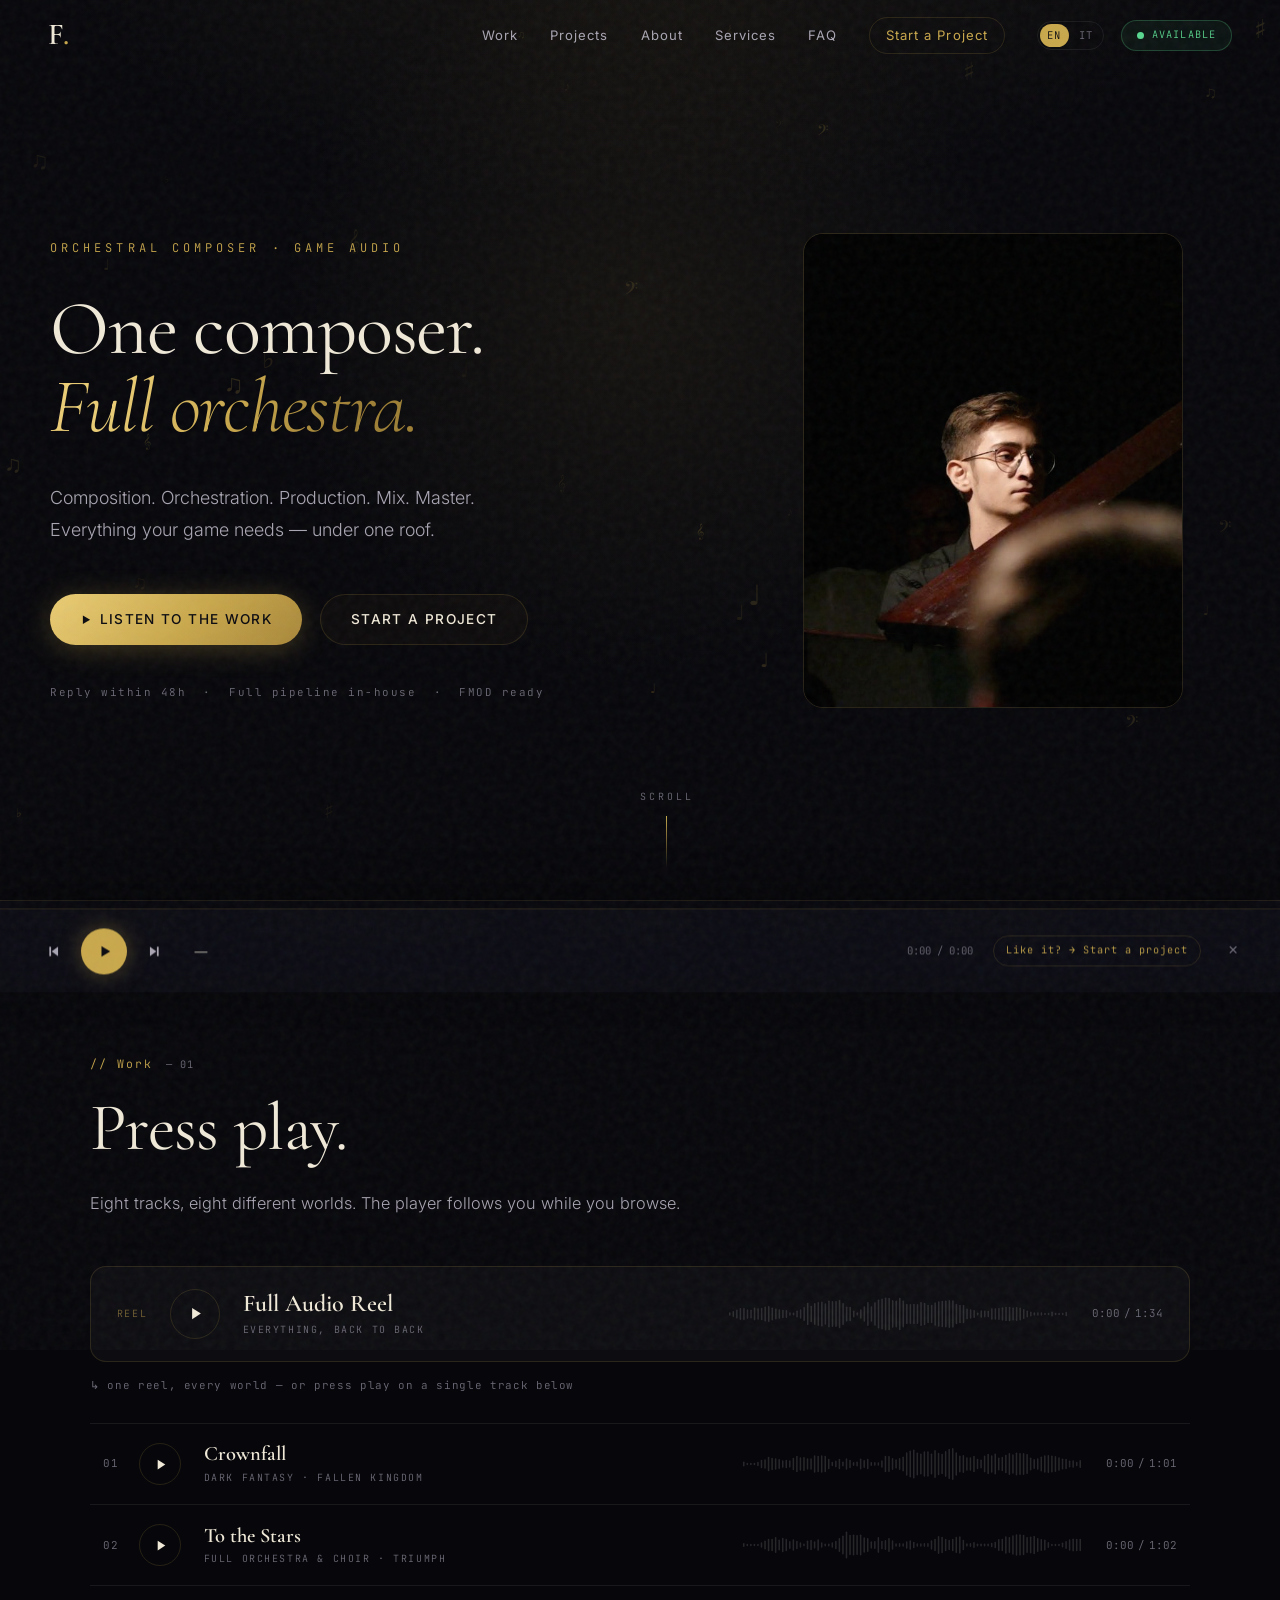
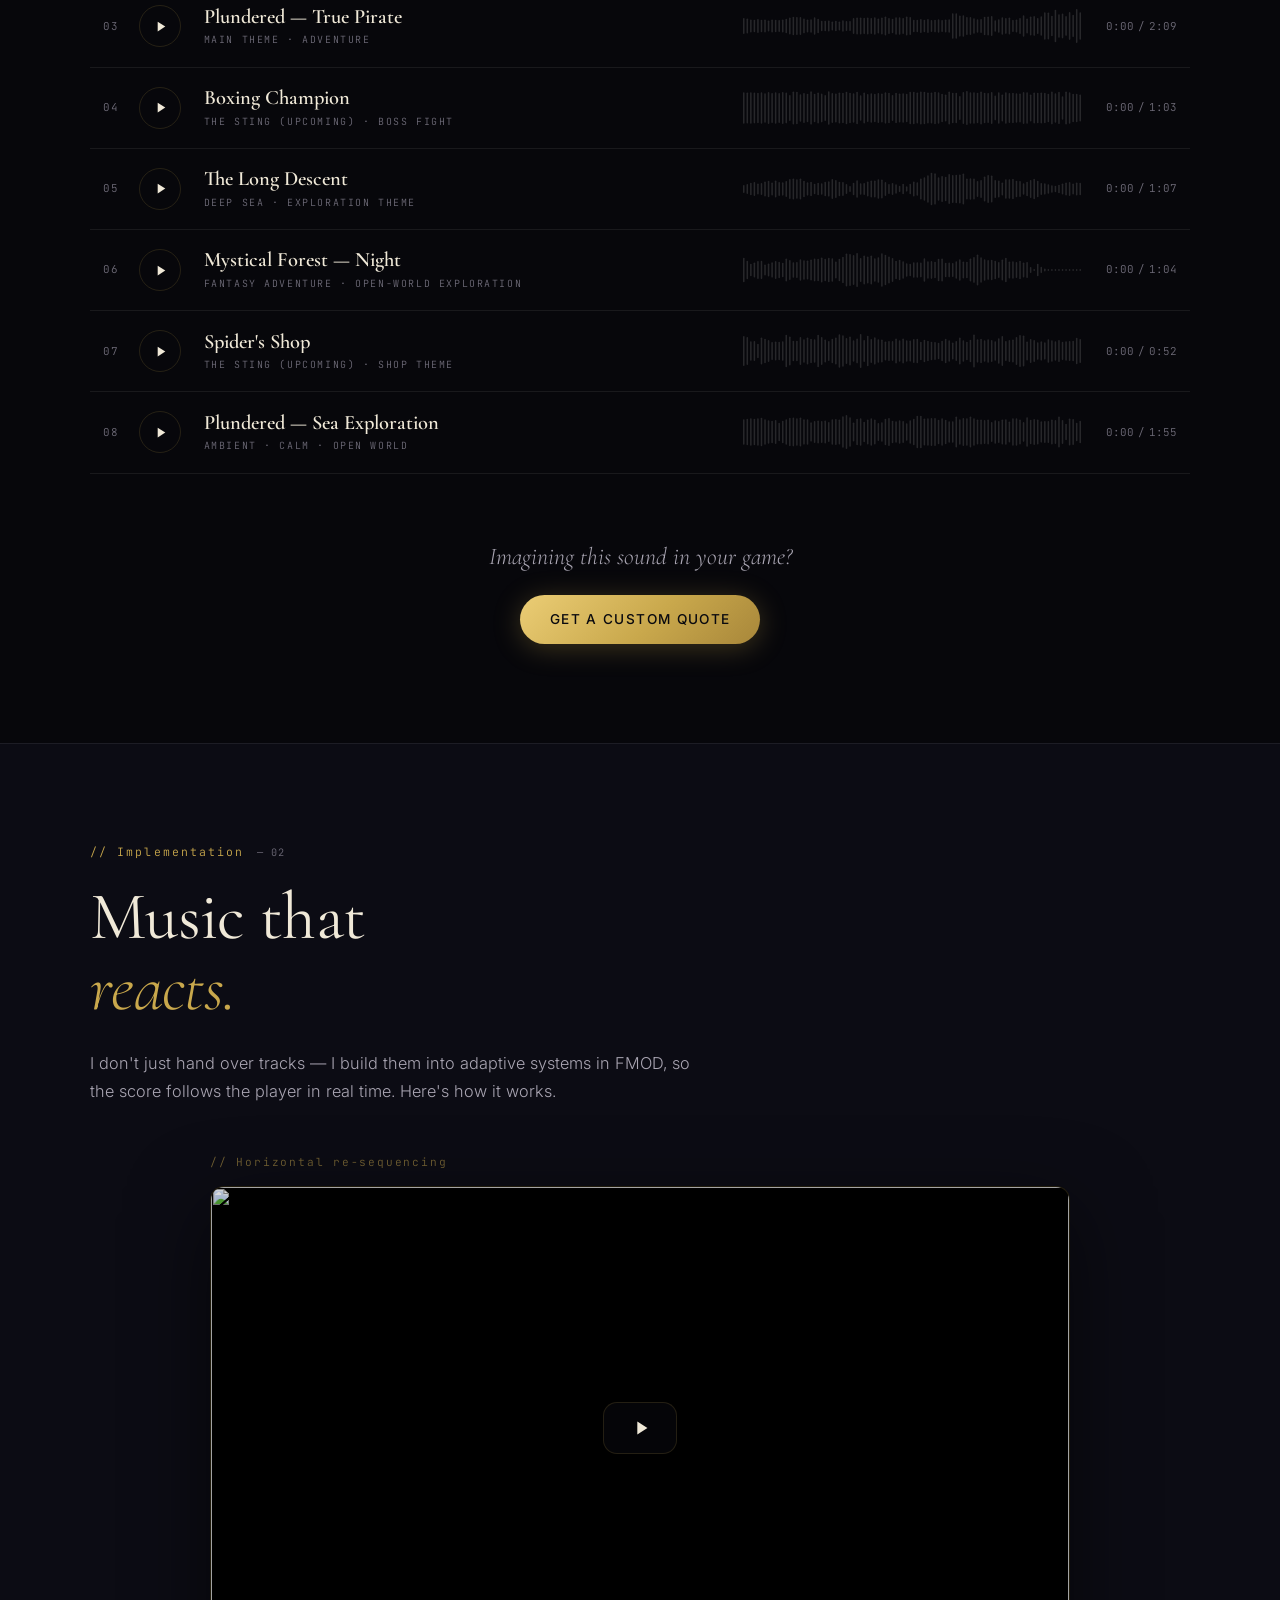
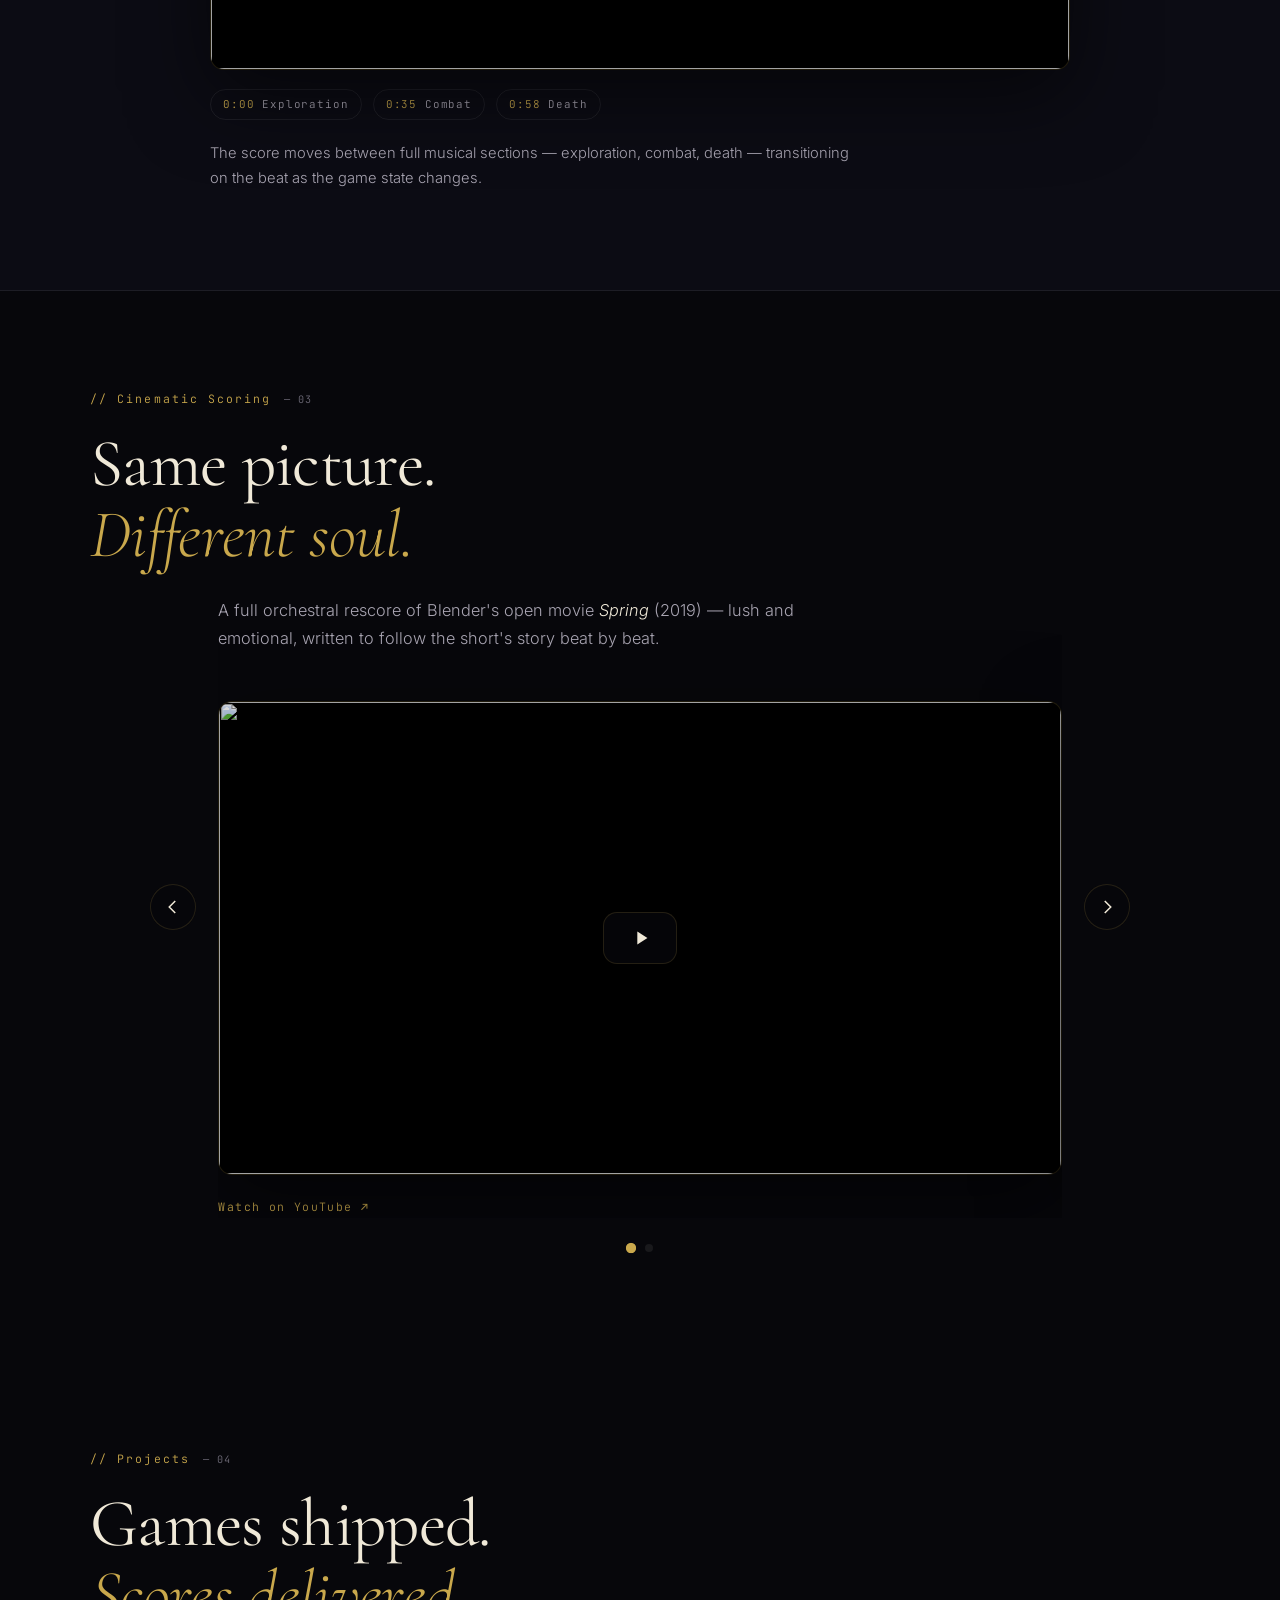
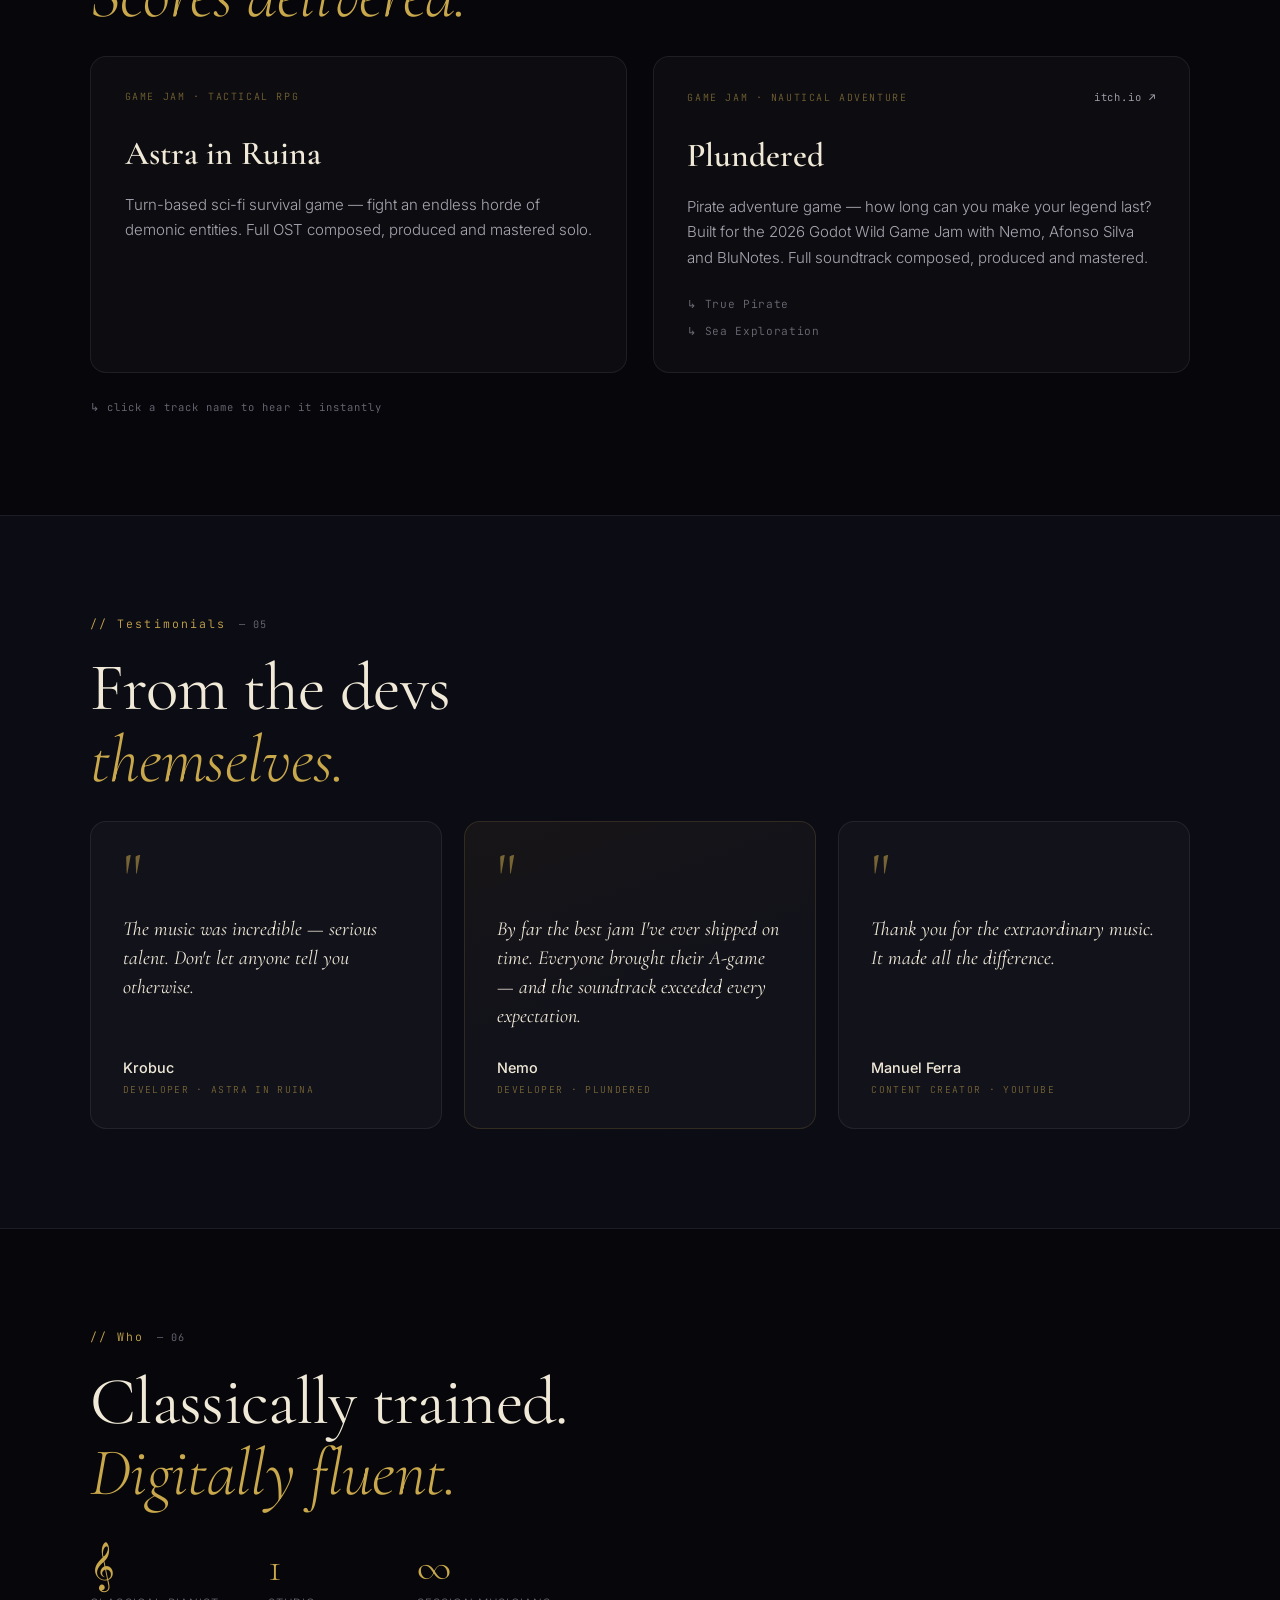
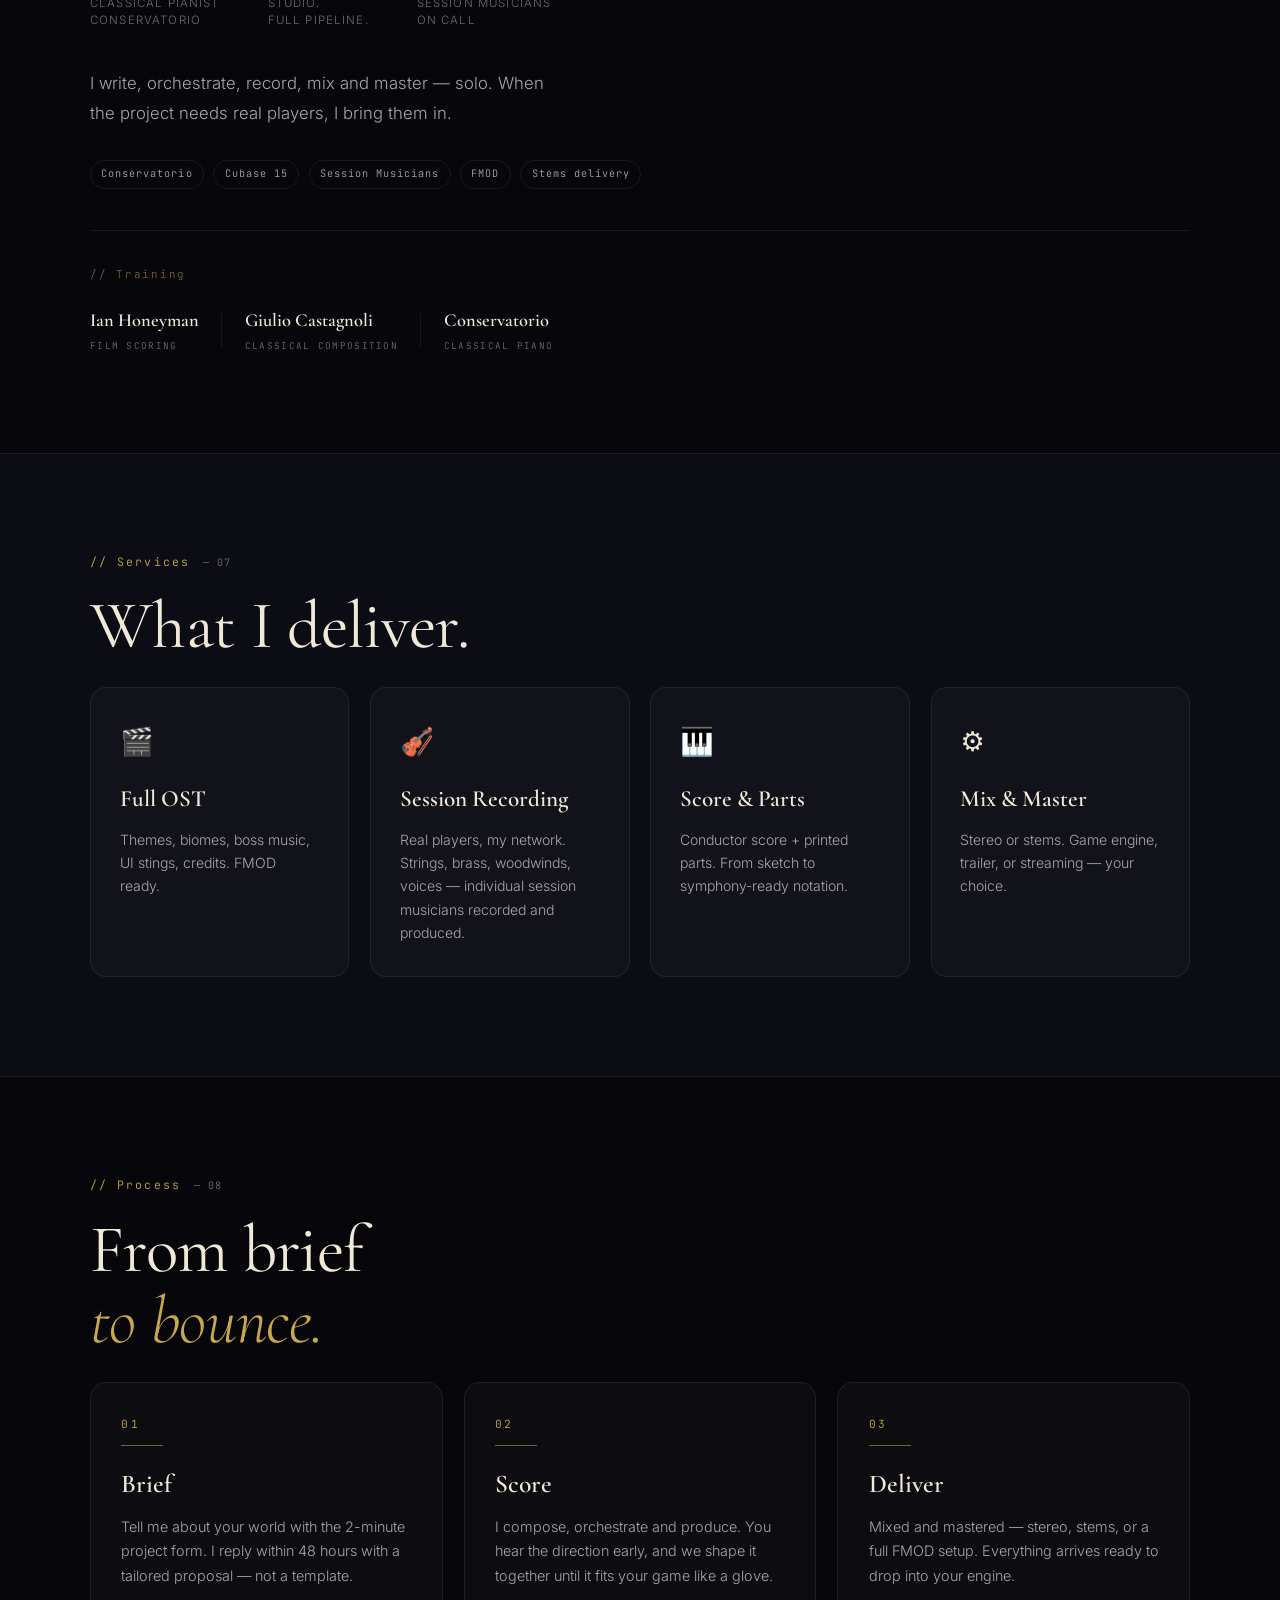
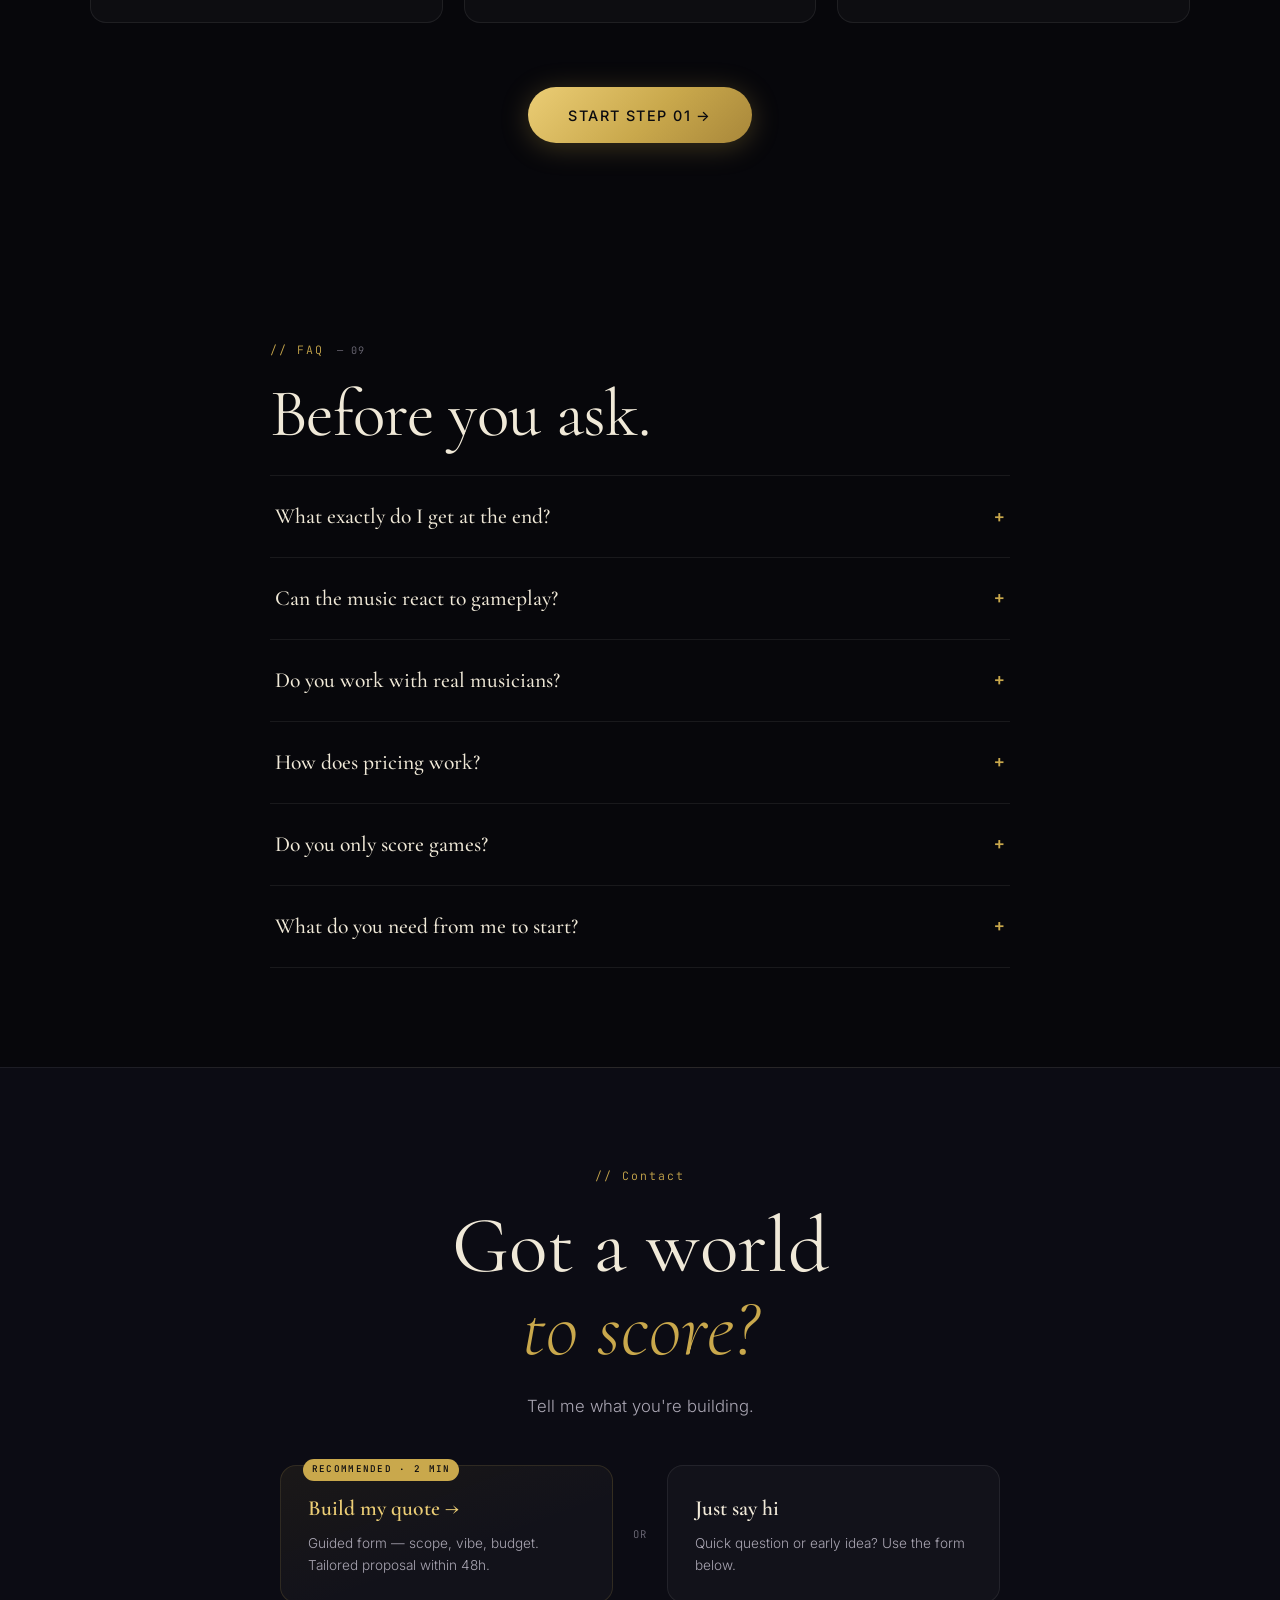
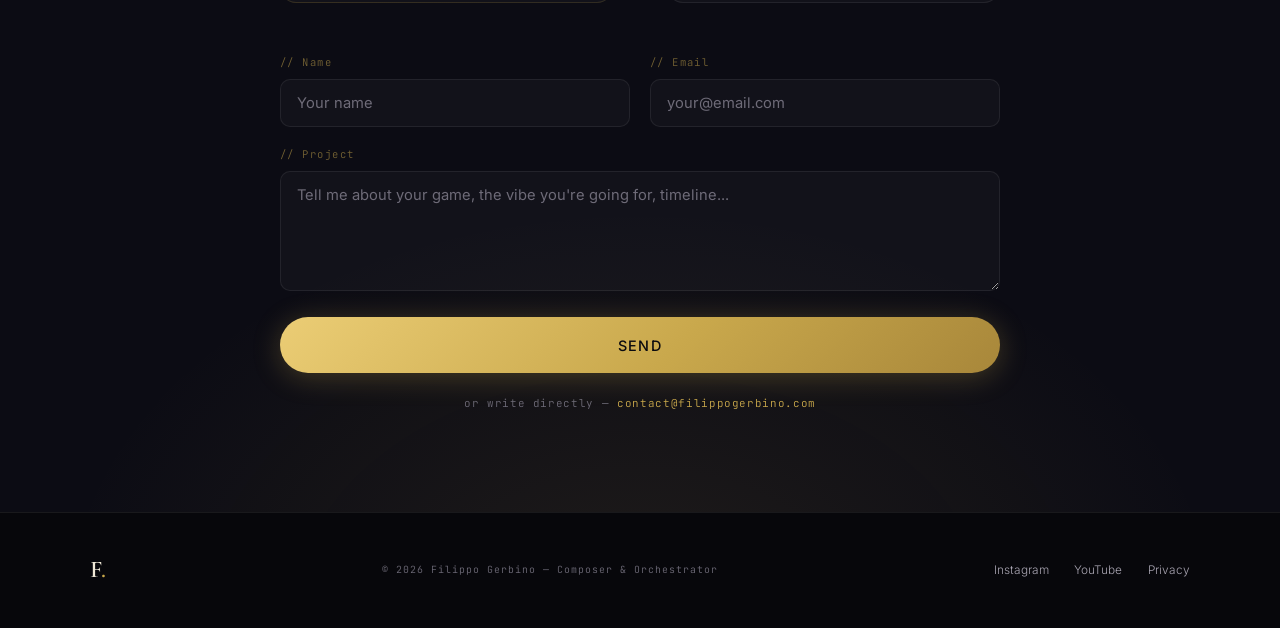
==== index.html @ dfb17dad "Switch contact email to domain address, reorder rescore carousel, fix track analytics slug - Replace" ====
<!DOCTYPE html>
<html lang="en">
<head>
  <meta charset="UTF-8" />
  <meta name="viewport" content="width=device-width, initial-scale=1.0" />
  <title data-i18n="meta.title">Filippo Gerbino — Composer & Orchestrator</title>
  <meta name="description" content="Filippo Gerbino is a game and film composer, orchestrator, and producer. Specialized in full orchestral scores and immersive game audio." />
  <meta name="google-site-verification" content="fH-z0WxQUtoLJyPQNS2VjAHPb4ExB1XvPyHan478jnI" />
  <meta property="og:type" content="website" />
  <meta property="og:site_name" content="Filippo Gerbino" />
  <meta property="og:locale" content="en_US" />
  <meta property="og:locale:alternate" content="it_IT" />
  <meta property="og:title" content="Filippo Gerbino — Composer & Orchestrator" />
  <meta property="og:description" content="Composition, orchestration, production, mix, and master. Everything your game needs under one roof." />
  <meta property="og:image" content="https://filippogerbino.com/preview-social.jpg" />
  <meta property="og:url" content="https://filippogerbino.com/" />
  <meta name="twitter:card" content="summary_large_image" />
  <meta name="theme-color" content="#07070B" />
  <meta name="author" content="Filippo Gerbino" />
  <link rel="canonical" href="https://filippogerbino.com/" />
  <link rel="icon" type="image/x-icon" href="favicon.ico" />
  <link rel="icon" type="image/svg+xml" href="favicon.svg" />
  <link rel="apple-touch-icon" href="apple-touch-icon.png" />
  <link rel="preconnect" href="https://fonts.googleapis.com" />
  <link rel="preconnect" href="https://fonts.gstatic.com" crossorigin />
  <link href="https://fonts.googleapis.com/css2?family=Cormorant+Garamond:ital,wght@0,300;0,400;0,600;0,700;1,300;1,400&family=Inter:wght@300;400;500;600&family=JetBrains+Mono:wght@400;500&display=swap" rel="stylesheet" />
  <link rel="stylesheet" href="style.css" />
  <script type="application/ld+json">
  {
    "@context": "https://schema.org",
    "@graph": [
      {
        "@type": "Person",
        "@id": "https://filippogerbino.com/#filippo",
        "name": "Filippo Gerbino",
        "jobTitle": "Composer & Orchestrator",
        "description": "Game and film composer, orchestrator and producer specialised in full orchestral scores and immersive game audio.",
        "url": "https://filippogerbino.com/",
        "image": "https://filippogerbino.com/filippo-piano.jpg",
        "sameAs": [
          "https://www.instagram.com/filippo__g/",
          "https://www.youtube.com/@GerbinoScores"
        ],
        "knowsAbout": [
          "Film scoring",
          "Game audio",
          "Orchestration",
          "Music production",
          "Mixing and mastering"
        ]
      },
      {
        "@type": "VideoObject",
        "name": "Book of the Dead — Cinematic Rescore",
        "description": "A full original rescore of Unity's Book of the Dead (2018) by Filippo Gerbino, written and produced to match the cinematic on screen.",
        "thumbnailUrl": "https://i.ytimg.com/vi/d8BKK9SVm9c/maxresdefault.jpg",
        "uploadDate": "2026-06-26",
        "embedUrl": "https://www.youtube-nocookie.com/embed/d8BKK9SVm9c",
        "contentUrl": "https://youtu.be/d8BKK9SVm9c",
        "creator": { "@id": "https://filippogerbino.com/#filippo" }
      },
      {
        "@type": "VideoObject",
        "name": "Spring (Blender Open Movie) — Original Orchestral Rescore",
        "description": "A full original orchestral rescore of Blender's open movie Spring (2019) by Filippo Gerbino, written and produced to follow the film's story on screen.",
        "thumbnailUrl": "https://i.ytimg.com/vi/IiLGnwVNXKU/maxresdefault.jpg",
        "uploadDate": "2026-08-18",
        "embedUrl": "https://www.youtube-nocookie.com/embed/IiLGnwVNXKU",
        "contentUrl": "https://youtu.be/IiLGnwVNXKU",
        "creator": { "@id": "https://filippogerbino.com/#filippo" }
      }
    ]
  }
  </script>
</head>
<body>

  <!-- FILM GRAIN -->
  <div class="grain" aria-hidden="true"></div>

  <!-- SCROLL PROGRESS -->
  <div class="scroll-progress" id="scrollProgress" aria-hidden="true"></div>

  <!-- NAV -->
  <nav class="nav" id="nav">
    <a href="#hero" class="nav-logo" aria-label="Filippo Gerbino — home">F<span class="gold">.</span></a>
    <div class="nav-links" id="navLinks">
      <a href="#portfolio" data-i18n="nav.work">Work</a>
      <a href="#projects" data-i18n="nav.projects">Projects</a>
      <a href="#about" data-i18n="nav.about">About</a>
      <a href="#services" data-i18n="nav.services">Services</a>
      <a href="#faq" data-i18n="nav.faq">FAQ</a>
      <a href="start-a-project.html" class="nav-cta" data-i18n="nav.cta">Start a Project</a>
    </div>
    <div class="nav-right">
      <div class="lang-toggle" id="langToggle" role="group" aria-label="Language">
        <button type="button" class="lang-opt" data-lang="en">EN</button>
        <button type="button" class="lang-opt" data-lang="it">IT</button>
      </div>
      <div class="available-badge">
        <span class="available-dot"></span>
        <span class="available-text mono" data-i18n="nav.available">Available</span>
      </div>
      <button class="nav-hamburger" id="hamburger" aria-label="menu" aria-expanded="false">
        <span></span><span></span><span></span>
      </button>
    </div>
  </nav>

  <!-- HERO -->
  <header class="hero" id="hero">
    <canvas id="notesCanvas" aria-hidden="true"></canvas>
    <div class="hero-glow" id="heroGlow" aria-hidden="true"></div>
    <div class="hero-grid">
      <div class="hero-content">
        <p class="hero-eyebrow mono" data-i18n="hero.eyebrow">Orchestral Composer · Game Audio</p>
        <h1 class="hero-title" data-i18n="hero.title">
          One composer.<br/>
          <em>Full orchestra.</em>
        </h1>
        <p class="hero-sub" data-i18n="hero.sub">
          Composition. Orchestration. Production. Mix. Master.<br/>
          Everything your game needs — under one roof.
        </p>
        <div class="hero-actions">
          <button type="button" class="btn-primary magnetic" id="heroListenBtn">
            <svg class="btn-ico" viewBox="0 0 24 24" aria-hidden="true"><polygon points="6,3 21,12 6,21" fill="currentColor"/></svg>
            <span data-i18n="hero.listen">Listen to the work</span>
          </button>
          <a href="start-a-project.html" class="btn-ghost magnetic" data-i18n="hero.start">Start a project</a>
        </div>
        <p class="hero-trust mono" data-i18n="hero.trust">Reply within 48h &nbsp;·&nbsp; Full pipeline in-house &nbsp;·&nbsp; FMOD ready</p>
      </div>
      <figure class="hero-portrait">
        <img src="filippo-piano.jpg" alt="Filippo Gerbino at the piano" />
      </figure>
    </div>
    <div class="hero-scroll-hint" aria-hidden="true">
      <span class="mono" data-i18n="hero.scroll">scroll</span>
      <div class="scroll-line"></div>
    </div>
  </header>

  <!-- MARQUEE -->
  <div class="marquee-wrap" aria-hidden="true">
    <div class="marquee-track">
      <span data-i18n="mq.scoring">Orchestral Scoring</span><span class="dot">·</span>
      <span data-i18n="mq.live">Live Recording Sessions</span><span class="dot">·</span>
      <span data-i18n="mq.pipeline">Full Pipeline</span><span class="dot">·</span>
      <span>Cubase 15</span><span class="dot">·</span>
      <span>Mix &amp; Master</span><span class="dot">·</span>
      <span data-i18n="mq.written">Written Orchestrations</span><span class="dot">·</span>
      <span data-i18n="mq.gfs">Game · Film · Series</span><span class="dot">·</span>
      <span>FMOD Ready</span><span class="dot">·</span>
      <span data-i18n="mq.scoring">Orchestral Scoring</span><span class="dot">·</span>
      <span data-i18n="mq.live">Live Recording Sessions</span><span class="dot">·</span>
      <span data-i18n="mq.pipeline">Full Pipeline</span><span class="dot">·</span>
      <span>Cubase 15</span><span class="dot">·</span>
      <span>Mix &amp; Master</span><span class="dot">·</span>
      <span data-i18n="mq.written">Written Orchestrations</span><span class="dot">·</span>
      <span data-i18n="mq.gfs">Game · Film · Series</span><span class="dot">·</span>
      <span>FMOD Ready</span><span class="dot">·</span>
    </div>
  </div>

  <!-- PORTFOLIO / TRACKS -->
  <section class="portfolio section" id="portfolio">
    <div class="container">
      <p class="section-eyebrow mono reveal"><span data-i18n="work.eyebrow">// Work</span> <span class="eyebrow-num">01</span></p>
      <h2 class="section-title reveal" data-i18n="work.title">Press play.</h2>
      <p class="section-sub reveal" data-i18n="work.sub">Eight tracks, eight different worlds. The player follows you while you browse.</p>

      <div class="tracks-featured reveal">
        <div class="track-item track-item-featured" tabindex="0" role="button" aria-label="Play the full audio reel"
             data-src="audio/audio-reel.mp3" data-src-ogg="audio/audio-reel.ogg">
          <span class="track-num mono" data-i18n="reel.badge">Reel</span>
          <div class="track-play-btn" aria-hidden="true">
            <svg class="icon-play" viewBox="0 0 24 24"><polygon points="5,3 19,12 5,21"/></svg>
            <svg class="icon-pause hidden" viewBox="0 0 24 24"><rect x="6" y="4" width="4" height="16"/><rect x="14" y="4" width="4" height="16"/></svg>
          </div>
          <div class="track-info">
            <span class="track-title" data-i18n="reel.title">Full Audio Reel</span>
            <span class="track-genre mono" data-i18n="reel.genre">Everything, back to back</span>
          </div>
          <div class="track-waveform"><canvas class="waveform-canvas"></canvas></div>
          <div class="track-time mono"><span class="current-time">0:00</span><span class="separator">/</span><span class="duration">–:––</span></div>
        </div>
        <p class="tracks-featured-hint mono" data-i18n="reel.hint">↳ one reel, every world — or press play on a single track below</p>
      </div>

      <div class="tracks-list reveal" id="tracksList">

        <div class="track-item" tabindex="0" role="button" aria-label="Play Crownfall"
             data-src="audio/crownfall.mp3" data-src-ogg="audio/crownfall.ogg">
          <span class="track-num mono">01</span>
          <div class="track-play-btn" aria-hidden="true">
            <svg class="icon-play" viewBox="0 0 24 24"><polygon points="5,3 19,12 5,21"/></svg>
            <svg class="icon-pause hidden" viewBox="0 0 24 24"><rect x="6" y="4" width="4" height="16"/><rect x="14" y="4" width="4" height="16"/></svg>
          </div>
          <div class="track-info">
            <span class="track-title">Crownfall</span>
            <span class="track-genre mono" data-i18n="g1">Dark Fantasy · Fallen Kingdom</span>
          </div>
          <div class="track-waveform"><canvas class="waveform-canvas"></canvas></div>
          <div class="track-time mono"><span class="current-time">0:00</span><span class="separator">/</span><span class="duration">–:––</span></div>
        </div>

        <div class="track-item" tabindex="0" role="button" aria-label="Play To the Stars"
             data-src="audio/to-the-stars.mp3" data-src-ogg="audio/to-the-stars.ogg">
          <span class="track-num mono">02</span>
          <div class="track-play-btn" aria-hidden="true">
            <svg class="icon-play" viewBox="0 0 24 24"><polygon points="5,3 19,12 5,21"/></svg>
            <svg class="icon-pause hidden" viewBox="0 0 24 24"><rect x="6" y="4" width="4" height="16"/><rect x="14" y="4" width="4" height="16"/></svg>
          </div>
          <div class="track-info">
            <span class="track-title">To the Stars</span>
            <span class="track-genre mono" data-i18n="g2">Full Orchestra &amp; Choir · Triumph</span>
          </div>
          <div class="track-waveform"><canvas class="waveform-canvas"></canvas></div>
          <div class="track-time mono"><span class="current-time">0:00</span><span class="separator">/</span><span class="duration">–:––</span></div>
        </div>

        <div class="track-item" tabindex="0" role="button" aria-label="Play Plundered — True Pirate"
             data-src="audio/true-pirate.mp3" data-src-ogg="audio/true-pirate.ogg">
          <span class="track-num mono">03</span>
          <div class="track-play-btn" aria-hidden="true">
            <svg class="icon-play" viewBox="0 0 24 24"><polygon points="5,3 19,12 5,21"/></svg>
            <svg class="icon-pause hidden" viewBox="0 0 24 24"><rect x="6" y="4" width="4" height="16"/><rect x="14" y="4" width="4" height="16"/></svg>
          </div>
          <div class="track-info">
            <span class="track-title">Plundered — True Pirate</span>
            <span class="track-genre mono" data-i18n="g3">Main Theme · Adventure</span>
          </div>
          <div class="track-waveform"><canvas class="waveform-canvas"></canvas></div>
          <div class="track-time mono"><span class="current-time">0:00</span><span class="separator">/</span><span class="duration">–:––</span></div>
        </div>

        <div class="track-item" tabindex="0" role="button" aria-label="Play Boxing Champion"
             data-src="audio/boxing-champion.mp3" data-src-ogg="audio/boxing-champion.ogg">
          <span class="track-num mono">04</span>
          <div class="track-play-btn" aria-hidden="true">
            <svg class="icon-play" viewBox="0 0 24 24"><polygon points="5,3 19,12 5,21"/></svg>
            <svg class="icon-pause hidden" viewBox="0 0 24 24"><rect x="6" y="4" width="4" height="16"/><rect x="14" y="4" width="4" height="16"/></svg>
          </div>
          <div class="track-info">
            <span class="track-title">Boxing Champion</span>
            <span class="track-genre mono" data-i18n="g4">The Sting (upcoming) · Boss Fight</span>
          </div>
          <div class="track-waveform"><canvas class="waveform-canvas"></canvas></div>
          <div class="track-time mono"><span class="current-time">0:00</span><span class="separator">/</span><span class="duration">–:––</span></div>
        </div>

        <div class="track-item" tabindex="0" role="button" aria-label="Play The Long Descent"
             data-src="audio/the-long-descent.mp3" data-src-ogg="audio/the-long-descent.ogg">
          <span class="track-num mono">05</span>
          <div class="track-play-btn" aria-hidden="true">
            <svg class="icon-play" viewBox="0 0 24 24"><polygon points="5,3 19,12 5,21"/></svg>
            <svg class="icon-pause hidden" viewBox="0 0 24 24"><rect x="6" y="4" width="4" height="16"/><rect x="14" y="4" width="4" height="16"/></svg>
          </div>
          <div class="track-info">
            <span class="track-title">The Long Descent</span>
            <span class="track-genre mono" data-i18n="g5">Deep Sea · Exploration Theme</span>
          </div>
          <div class="track-waveform"><canvas class="waveform-canvas"></canvas></div>
          <div class="track-time mono"><span class="current-time">0:00</span><span class="separator">/</span><span class="duration">–:––</span></div>
        </div>

        <div class="track-item" tabindex="0" role="button" aria-label="Play Mystical Forest — Night"
             data-src="audio/mystical-forest-night.mp3" data-src-ogg="audio/mystical-forest-night.ogg">
          <span class="track-num mono">06</span>
          <div class="track-play-btn" aria-hidden="true">
            <svg class="icon-play" viewBox="0 0 24 24"><polygon points="5,3 19,12 5,21"/></svg>
            <svg class="icon-pause hidden" viewBox="0 0 24 24"><rect x="6" y="4" width="4" height="16"/><rect x="14" y="4" width="4" height="16"/></svg>
          </div>
          <div class="track-info">
            <span class="track-title">Mystical Forest — Night</span>
            <span class="track-genre mono" data-i18n="g6">Fantasy Adventure · Open-World Exploration</span>
          </div>
          <div class="track-waveform"><canvas class="waveform-canvas"></canvas></div>
          <div class="track-time mono"><span class="current-time">0:00</span><span class="separator">/</span><span class="duration">–:––</span></div>
        </div>

        <div class="track-item" tabindex="0" role="button" aria-label="Play Spider's Shop"
             data-src="audio/spiders-shop.mp3" data-src-ogg="audio/spiders-shop.ogg">
          <span class="track-num mono">07</span>
          <div class="track-play-btn" aria-hidden="true">
            <svg class="icon-play" viewBox="0 0 24 24"><polygon points="5,3 19,12 5,21"/></svg>
            <svg class="icon-pause hidden" viewBox="0 0 24 24"><rect x="6" y="4" width="4" height="16"/><rect x="14" y="4" width="4" height="16"/></svg>
          </div>
          <div class="track-info">
            <span class="track-title">Spider's Shop</span>
            <span class="track-genre mono" data-i18n="g7">The Sting (upcoming) · Shop Theme</span>
          </div>
          <div class="track-waveform"><canvas class="waveform-canvas"></canvas></div>
          <div class="track-time mono"><span class="current-time">0:00</span><span class="separator">/</span><span class="duration">–:––</span></div>
        </div>

        <div class="track-item" tabindex="0" role="button" aria-label="Play Plundered — Sea Exploration"
             data-src="audio/sea-exploration.mp3" data-src-ogg="audio/sea-exploration.ogg">
          <span class="track-num mono">08</span>
          <div class="track-play-btn" aria-hidden="true">
            <svg class="icon-play" viewBox="0 0 24 24"><polygon points="5,3 19,12 5,21"/></svg>
            <svg class="icon-pause hidden" viewBox="0 0 24 24"><rect x="6" y="4" width="4" height="16"/><rect x="14" y="4" width="4" height="16"/></svg>
          </div>
          <div class="track-info">
            <span class="track-title">Plundered — Sea Exploration</span>
            <span class="track-genre mono" data-i18n="g8">Ambient · Calm · Open World</span>
          </div>
          <div class="track-waveform"><canvas class="waveform-canvas"></canvas></div>
          <div class="track-time mono"><span class="current-time">0:00</span><span class="separator">/</span><span class="duration">–:––</span></div>
        </div>

      </div>

      <div class="section-cta reveal">
        <p class="section-cta-text" data-i18n="work.ctaText">Imagining this sound in your game?</p>
        <a href="start-a-project.html" class="btn-primary magnetic" data-i18n="work.ctaBtn">Get a custom quote</a>
      </div>
    </div>
  </section>

  <!-- IMPLEMENTATION / ADAPTIVE AUDIO -->
  <section class="implementation section" id="implementation">
    <div class="container">
      <p class="section-eyebrow mono reveal"><span data-i18n="impl.eyebrow">// Implementation</span> <span class="eyebrow-num">02</span></p>
      <h2 class="section-title reveal" data-i18n="impl.title">Music that<br/><em>reacts.</em></h2>
      <p class="section-sub reveal" data-i18n="impl.sub">
        I don't just hand over tracks — I build them into adaptive systems in FMOD, so the
        score follows the player in real time. Here's how it works.
      </p>

      <figure class="impl-item reveal">
        <p class="impl-tag mono" data-i18n="impl.hTag">// Horizontal re-sequencing</p>
        <div class="video-wrapper-full yt-facade" data-yt-id="AJOIJgnCPFo" data-yt-name="fmod-demo"
             data-yt-title="Filippo Gerbino — Horizontal re-sequencing in FMOD"
             role="button" tabindex="0" aria-label="Play video: Horizontal re-sequencing in FMOD">
          <img src="https://i.ytimg.com/vi/AJOIJgnCPFo/maxresdefault.jpg" alt="" loading="lazy"
               onerror="this.onerror=null;this.src='https://i.ytimg.com/vi/AJOIJgnCPFo/hqdefault.jpg'" />
          <span class="yt-play" aria-hidden="true"><svg viewBox="0 0 24 24"><polygon points="8,5 19,12 8,19"/></svg></span>
        </div>
        <div class="impl-chapters mono">
          <button type="button" class="impl-chip" data-seek="0">
            <span class="impl-chip-t">0:00</span><span data-i18n="impl.c1">Exploration</span>
          </button>
          <button type="button" class="impl-chip" data-seek="35">
            <span class="impl-chip-t">0:35</span><span data-i18n="impl.c2">Combat</span>
          </button>
          <button type="button" class="impl-chip" data-seek="58">
            <span class="impl-chip-t">0:58</span><span data-i18n="impl.c3">Death</span>
          </button>
        </div>
        <figcaption class="impl-cap" data-i18n="impl.hDesc">
          The score moves between full musical sections — exploration, combat, death —
          transitioning on the beat as the game state changes.
        </figcaption>
      </figure>
    </div>
  </section>

  <!-- CINEMATIC RESCORING -->
  <section class="rescore-section section" id="rescore">
    <div class="container">
      <p class="section-eyebrow mono reveal"><span data-i18n="rescore.label">// Cinematic Scoring</span> <span class="eyebrow-num">03</span></p>
      <h2 class="section-title reveal" data-i18n="rescore.title">Same picture.<br/><em>Different soul.</em></h2>

      <div class="rescore-carousel reveal" id="rescoreCarousel">
        <button type="button" class="rescore-arrow rescore-prev" id="rescorePrev" aria-label="Previous video">
          <svg viewBox="0 0 24 24" fill="none" stroke="currentColor" stroke-width="2"><polyline points="15,4 7,12 15,20"/></svg>
        </button>

        <div class="rescore-viewport">
          <div class="rescore-track" id="rescoreTrack">

            <div class="rescore-slide">
              <p class="section-sub" data-i18n="rescore.sub2">
                A full orchestral rescore of Blender's open movie <em>Spring</em> (2019) — lush and
                emotional, written to follow the short's story beat by beat.
              </p>
              <div class="video-wrapper-full yt-facade" data-yt-id="IiLGnwVNXKU" data-yt-name="rescore-spring"
                   data-yt-title="Filippo Gerbino — Spring Rescore"
                   role="button" tabindex="0" aria-label="Play video: Spring Rescore">
                <img src="https://i.ytimg.com/vi/IiLGnwVNXKU/maxresdefault.jpg" alt="" loading="lazy"
                     onerror="this.onerror=null;this.src='https://i.ytimg.com/vi/IiLGnwVNXKU/hqdefault.jpg'" />
                <span class="yt-play" aria-hidden="true"><svg viewBox="0 0 24 24"><polygon points="8,5 19,12 8,19"/></svg></span>
              </div>
              <a href="https://youtu.be/IiLGnwVNXKU" target="_blank" rel="noopener" class="rescoring-watch mono">
                <span data-i18n="rescore.watch">Watch on YouTube</span> <span aria-hidden="true">↗</span>
              </a>
            </div>

            <div class="rescore-slide">
              <p class="section-sub" data-i18n="rescore.sub1">
                A full rescore of Unity's <em>Book of the Dead</em> (2018) — atonal and unsettling,
                written and produced to hit every cut, breath and shadow on screen.
              </p>
              <div class="video-wrapper-full yt-facade" data-yt-id="d8BKK9SVm9c" data-yt-name="rescore-botd"
                   data-yt-title="Filippo Gerbino — Book of the Dead Rescore"
                   role="button" tabindex="0" aria-label="Play video: Book of the Dead Rescore">
                <img src="https://i.ytimg.com/vi/d8BKK9SVm9c/maxresdefault.jpg" alt="" loading="lazy"
                     onerror="this.onerror=null;this.src='https://i.ytimg.com/vi/d8BKK9SVm9c/hqdefault.jpg'" />
                <span class="yt-play" aria-hidden="true"><svg viewBox="0 0 24 24"><polygon points="8,5 19,12 8,19"/></svg></span>
              </div>
              <a href="https://youtu.be/d8BKK9SVm9c" target="_blank" rel="noopener" class="rescoring-watch mono">
                <span data-i18n="rescore.watch">Watch on YouTube</span> <span aria-hidden="true">↗</span>
              </a>
            </div>

          </div>
        </div>

        <button type="button" class="rescore-arrow rescore-next" id="rescoreNext" aria-label="Next video">
          <svg viewBox="0 0 24 24" fill="none" stroke="currentColor" stroke-width="2"><polyline points="9,4 17,12 9,20"/></svg>
        </button>
      </div>

      <div class="rescore-dots" id="rescoreDots">
        <button type="button" class="rescore-dot active" data-goto="0" aria-label="Show video 1 of 2"></button>
        <button type="button" class="rescore-dot" data-goto="1" aria-label="Show video 2 of 2"></button>
      </div>
    </div>
  </section>

  <!-- PROJECTS -->
  <section class="projects section" id="projects">
    <div class="container">
      <p class="section-eyebrow mono reveal"><span data-i18n="projects.eyebrow">// Projects</span> <span class="eyebrow-num">04</span></p>
      <h2 class="section-title reveal" data-i18n="projects.title">Games shipped.<br/><em>Scores delivered.</em></h2>

      <div class="projects-grid">

        <article class="project-card tilt reveal reveal-delay-1">
          <div class="project-header">
            <span class="project-type mono" data-i18n="proj1.type">Game Jam · Tactical RPG</span>
          </div>
          <h3 class="project-title">Astra in Ruina</h3>
          <p class="project-desc" data-i18n="proj1.desc">Turn-based sci-fi survival game — fight an endless horde of demonic entities. Full OST composed, produced and mastered solo.</p>
        </article>

        <article class="project-card tilt reveal reveal-delay-2">
          <div class="project-header">
            <span class="project-type mono" data-i18n="proj2.type">Game Jam · Nautical Adventure</span>
            <a href="https://nemo2001.itch.io/plundered" target="_blank" rel="noopener" class="project-link mono">itch.io ↗</a>
          </div>
          <h3 class="project-title">Plundered</h3>
          <p class="project-desc" data-i18n="proj2.desc">Pirate adventure game — how long can you make your legend last? Built for the 2026 Godot Wild Game Jam with Nemo, Afonso Silva and BluNotes. Full soundtrack composed, produced and mastered.</p>
          <div class="project-tracks mono">
            <button type="button" class="proj-track-link" data-play-src="audio/true-pirate.mp3">↳ True Pirate</button>
            <button type="button" class="proj-track-link" data-play-src="audio/sea-exploration.mp3">↳ Sea Exploration</button>
          </div>
        </article>

      </div>

      <p class="projects-hint mono reveal" data-i18n="projects.hint">↳ click a track name to hear it instantly</p>
    </div>
  </section>

  <!-- TESTIMONIALS -->
  <section class="testimonials section" id="testimonials">
    <div class="container">
      <p class="section-eyebrow mono reveal"><span data-i18n="testi.eyebrow">// Testimonials</span> <span class="eyebrow-num">05</span></p>
      <h2 class="section-title reveal" data-i18n="testi.title">From the devs<br/><em>themselves.</em></h2>

      <div class="testimonials-grid">
        <figure class="testimonial-card tilt reveal reveal-delay-1">
          <div class="testimonial-quote-mark" aria-hidden="true">"</div>
          <blockquote class="testimonial-quote" data-i18n="testi.q1">The music was incredible — serious talent. Don't let anyone tell you otherwise.</blockquote>
          <figcaption class="testimonial-author">
            <span class="testimonial-name">Krobuc</span>
            <span class="testimonial-role mono" data-i18n="testi.r1">Developer · Astra in Ruina</span>
          </figcaption>
        </figure>

        <figure class="testimonial-card tilt featured reveal reveal-delay-2">
          <div class="testimonial-quote-mark" aria-hidden="true">"</div>
          <blockquote class="testimonial-quote" data-i18n="testi.q3">By far the best jam I've ever shipped on time. Everyone brought their A-game — and the soundtrack exceeded every expectation.</blockquote>
          <figcaption class="testimonial-author">
            <span class="testimonial-name">Nemo</span>
            <span class="testimonial-role mono" data-i18n="testi.r3">Developer · Plundered</span>
          </figcaption>
        </figure>

        <figure class="testimonial-card tilt reveal reveal-delay-3">
          <div class="testimonial-quote-mark" aria-hidden="true">"</div>
          <blockquote class="testimonial-quote" data-i18n="testi.q2">Thank you for the extraordinary music. It made all the difference.</blockquote>
          <figcaption class="testimonial-author">
            <span class="testimonial-name">Manuel Ferra</span>
            <span class="testimonial-role mono" data-i18n="testi.r2">Content Creator · YouTube</span>
          </figcaption>
        </figure>
      </div>
    </div>
  </section>

  <!-- ABOUT -->
  <section class="about section" id="about">
    <div class="container">
      <p class="section-eyebrow mono reveal"><span data-i18n="about.eyebrow">// Who</span> <span class="eyebrow-num">06</span></p>
      <h2 class="section-title reveal" data-i18n="about.title">Classically trained.<br/><em>Digitally fluent.</em></h2>

      <div class="stat-row reveal reveal-delay-1">
        <div class="stat-block">
          <span class="stat-num">𝄞</span>
          <span class="stat-label" data-i18n="about.stat1">Classical Pianist<br/>Conservatorio</span>
        </div>
        <div class="stat-block">
          <span class="stat-num">1</span>
          <span class="stat-label" data-i18n="about.stat2">Studio.<br/>Full pipeline.</span>
        </div>
        <div class="stat-block">
          <span class="stat-num">∞</span>
          <span class="stat-label" data-i18n="about.stat3">Session musicians<br/>on call</span>
        </div>
      </div>

      <p class="about-single reveal reveal-delay-2" data-i18n="about.single">
        I write, orchestrate, record, mix and master — solo.
        When the project needs real players, I bring them in.
      </p>

      <div class="about-tags reveal reveal-delay-3">
        <span class="tag">Conservatorio</span>
        <span class="tag">Cubase 15</span>
        <span class="tag" data-i18n="about.tagSession">Session Musicians</span>
        <span class="tag">FMOD</span>
        <span class="tag" data-i18n="about.tagStems">Stems delivery</span>
      </div>

      <!-- TRAINING -->
      <div class="training-row reveal">
        <p class="training-eyebrow mono" data-i18n="train.eyebrow">// Training</p>
        <div class="training-grid">
          <div class="training-item">
            <span class="training-name">Ian Honeyman</span>
            <span class="training-label mono" data-i18n="train.l1">Film Scoring</span>
          </div>
          <div class="training-divider"></div>
          <div class="training-item">
            <span class="training-name">Giulio Castagnoli</span>
            <span class="training-label mono" data-i18n="train.l2">Classical Composition</span>
          </div>
          <div class="training-divider"></div>
          <div class="training-item">
            <span class="training-name">Conservatorio</span>
            <span class="training-label mono" data-i18n="train.l3">Classical Piano</span>
          </div>
        </div>
      </div>
    </div>
  </section>

  <!-- SERVICES -->
  <section class="services section" id="services">
    <div class="container">
      <p class="section-eyebrow mono reveal"><span data-i18n="services.eyebrow">// Services</span> <span class="eyebrow-num">07</span></p>
      <h2 class="section-title reveal" data-i18n="services.title">What I deliver.</h2>
      <div class="services-grid">
        <div class="service-card tilt reveal reveal-delay-1">
          <div class="service-icon" aria-hidden="true">🎬</div>
          <h3 data-i18n="svc1.title">Full OST</h3>
          <p data-i18n="svc1.desc">Themes, biomes, boss music, UI stings, credits. FMOD ready.</p>
        </div>
        <div class="service-card tilt reveal reveal-delay-2">
          <div class="service-icon" aria-hidden="true">🎻</div>
          <h3 data-i18n="svc2.title">Session Recording</h3>
          <p data-i18n="svc2.desc">Real players, my network. Strings, brass, woodwinds, voices — individual session musicians recorded and produced.</p>
        </div>
        <div class="service-card tilt reveal reveal-delay-3">
          <div class="service-icon" aria-hidden="true">🎹</div>
          <h3 data-i18n="svc3.title">Score &amp; Parts</h3>
          <p data-i18n="svc3.desc">Conductor score + printed parts. From sketch to symphony-ready notation.</p>
        </div>
        <div class="service-card tilt reveal reveal-delay-4">
          <div class="service-icon" aria-hidden="true">⚙️</div>
          <h3>Mix &amp; Master</h3>
          <p data-i18n="svc4.desc">Stereo or stems. Game engine, trailer, or streaming — your choice.</p>
        </div>
      </div>
    </div>
  </section>

  <!-- PROCESS -->
  <section class="process section" id="process">
    <div class="container">
      <p class="section-eyebrow mono reveal"><span data-i18n="process.eyebrow">// Process</span> <span class="eyebrow-num">08</span></p>
      <h2 class="section-title reveal" data-i18n="process.title">From brief<br/><em>to bounce.</em></h2>

      <ol class="process-steps">
        <li class="process-step reveal reveal-delay-1">
          <span class="process-num mono">01</span>
          <h3 data-i18n="process.s1t">Brief</h3>
          <p data-i18n="process.s1d">Tell me about your world with the 2-minute project form. I reply within 48 hours with a tailored proposal — not a template.</p>
        </li>
        <li class="process-step reveal reveal-delay-2">
          <span class="process-num mono">02</span>
          <h3 data-i18n="process.s2t">Score</h3>
          <p data-i18n="process.s2d">I compose, orchestrate and produce. You hear the direction early, and we shape it together until it fits your game like a glove.</p>
        </li>
        <li class="process-step reveal reveal-delay-3">
          <span class="process-num mono">03</span>
          <h3 data-i18n="process.s3t">Deliver</h3>
          <p data-i18n="process.s3d">Mixed and mastered — stereo, stems, or a full FMOD setup. Everything arrives ready to drop into your engine.</p>
        </li>
      </ol>

      <div class="section-cta reveal">
        <a href="start-a-project.html" class="btn-primary large magnetic" data-i18n="process.cta">Start step 01 →</a>
      </div>
    </div>
  </section>

  <!-- FAQ -->
  <section class="faq section" id="faq">
    <div class="container narrow">
      <p class="section-eyebrow mono reveal"><span data-i18n="faq.eyebrow">// FAQ</span> <span class="eyebrow-num">09</span></p>
      <h2 class="section-title reveal" data-i18n="faq.title">Before you ask.</h2>

      <div class="faq-list reveal">
        <div class="faq-item">
          <button type="button" class="faq-q" aria-expanded="false">
            <span data-i18n="faq.q1">What exactly do I get at the end?</span>
            <span class="faq-icon" aria-hidden="true">+</span>
          </button>
          <div class="faq-a"><div class="faq-a-inner"><p data-i18n="faq.a1">Whatever your pipeline needs: stereo masters, separated stems for your audio engine, or a complete FMOD project with adaptive triggers — plus written scores and parts if you're recording live.</p></div></div>
        </div>
        <div class="faq-item">
          <button type="button" class="faq-q" aria-expanded="false">
            <span data-i18n="faq.q2">Can the music react to gameplay?</span>
            <span class="faq-icon" aria-hidden="true">+</span>
          </button>
          <div class="faq-a"><div class="faq-a-inner"><p data-i18n="faq.a2">Yes — that's my specialty. I build adaptive systems in FMOD where the score transitions on the beat between exploration, combat and everything in between. See the demo in the Implementation section above.</p></div></div>
        </div>
        <div class="faq-item">
          <button type="button" class="faq-q" aria-expanded="false">
            <span data-i18n="faq.q3">Do you work with real musicians?</span>
            <span class="faq-icon" aria-hidden="true">+</span>
          </button>
          <div class="faq-a"><div class="faq-a-inner"><p data-i18n="faq.a3">When the project calls for it, yes. I have a network of session musicians — strings, brass, woodwinds, voices — recorded and produced individually on top of the virtual orchestra.</p></div></div>
        </div>
        <div class="faq-item">
          <button type="button" class="faq-q" aria-expanded="false">
            <span data-i18n="faq.q4">How does pricing work?</span>
            <span class="faq-icon" aria-hidden="true">+</span>
          </button>
          <div class="faq-a"><div class="faq-a-inner"><p data-i18n="faq.a4">Every project is quoted individually based on minutes of music, instrumentation and implementation needs. Fill in the project form and you'll get a real proposal within 48 hours — not a copy-paste rate card.</p></div></div>
        </div>
        <div class="faq-item">
          <button type="button" class="faq-q" aria-expanded="false">
            <span data-i18n="faq.q5">Do you only score games?</span>
            <span class="faq-icon" aria-hidden="true">+</span>
          </button>
          <div class="faq-a"><div class="faq-a-inner"><p data-i18n="faq.a5">Games are home, but I also write for film, series and trailers — the rescores above (Spring, Book of the Dead) are scored to picture, hitting every cut and breath on screen.</p></div></div>
        </div>
        <div class="faq-item">
          <button type="button" class="faq-q" aria-expanded="false">
            <span data-i18n="faq.q6">What do you need from me to start?</span>
            <span class="faq-icon" aria-hidden="true">+</span>
          </button>
          <div class="faq-a"><div class="faq-a-inner"><p data-i18n="faq.a6">Just tell me about your game: the vibe you're going for, reference tracks if you have them, and your timeline. A build or gameplay footage helps, but even a concept doc is enough to begin.</p></div></div>
        </div>
      </div>
    </div>
  </section>

  <!-- CTA / CONTACT -->
  <section class="cta-section section" id="contact">
    <div class="container">
      <div class="cta-inner">
        <p class="section-eyebrow mono center reveal" data-i18n="contact.eyebrow">// Contact</p>
        <h2 class="cta-title reveal" data-i18n="cta.title">Got a world<br/><em>to score?</em></h2>
        <p class="cta-sub reveal" data-i18n="cta.sub">Tell me what you're building.</p>

        <div class="cta-paths reveal">
          <a href="start-a-project.html" class="cta-path recommended">
            <span class="cta-path-badge mono" data-i18n="cta.badge">recommended · 2 min</span>
            <strong data-i18n="cta.path1">Build my quote →</strong>
            <span data-i18n="cta.path1d">Guided form — scope, vibe, budget. Tailored proposal within 48h.</span>
          </a>
          <div class="cta-path-or mono" data-i18n="cta.or">or</div>
          <div class="cta-path">
            <strong data-i18n="cta.path2">Just say hi</strong>
            <span data-i18n="cta.path2d">Quick question or early idea? Use the form below.</span>
          </div>
        </div>

        <div class="form-success hidden" id="formSuccess">
          <span class="form-success-icon">✓</span>
          <p data-i18n="form.success">Message sent. I'll get back to you soon.</p>
        </div>
        <div class="form-error hidden" id="formError"></div>

        <form id="contact-form" class="contact-form reveal" novalidate>
          <div class="form-row">
            <div class="form-group">
              <label for="name" class="mono" data-i18n="form.name">// Name</label>
              <input type="text" id="name" name="name" placeholder="Your name" required data-i18n-ph="ph.name" autocomplete="name" />
            </div>
            <div class="form-group">
              <label for="email" class="mono">// Email</label>
              <input type="email" id="email" name="email" placeholder="your@email.com" required autocomplete="email" />
            </div>
          </div>
          <div class="form-group">
            <label for="message" class="mono" data-i18n="form.proj">// Project</label>
            <textarea id="message" name="message" placeholder="Tell me about your game, the vibe you're going for, timeline..." rows="5" required data-i18n-ph="ph.message"></textarea>
          </div>
          <button type="submit" class="btn-primary large magnetic" id="contactSubmit">
            <span class="btn-label" data-i18n="form.send">Send</span>
          </button>
          <p class="form-email-alt mono" data-i18n="form.alt">or write directly — <a href="mailto:contact@filippogerbino.com">contact@filippogerbino.com</a></p>
        </form>
      </div>
    </div>
  </section>

  <!-- FOOTER -->
  <footer class="footer">
    <div class="container footer-inner">
      <div class="footer-logo">F<span class="gold">.</span></div>
      <p class="footer-copy mono" data-i18n="footer.copy">© <span id="footerYear">2026</span> Filippo Gerbino — Composer &amp; Orchestrator</p>
      <div class="footer-links">
        <a href="https://www.instagram.com/filippo__g/" target="_blank" rel="noopener">Instagram</a>
        <a href="https://www.youtube.com/@GerbinoScores" target="_blank" rel="noopener">YouTube</a>
        <a href="privacy.html" data-i18n="footer.privacy">Privacy</a>
      </div>
    </div>
  </footer>

  <!-- PERSISTENT PLAYER BAR -->
  <div class="player-bar" id="playerBar" aria-hidden="true">
    <div class="pb-controls">
      <button type="button" class="pb-btn" id="pbPrev" aria-label="Previous track">
        <svg viewBox="0 0 24 24"><polygon points="19,4 8,12 19,20"/><rect x="4" y="4" width="3" height="16"/></svg>
      </button>
      <button type="button" class="pb-btn pb-play" id="pbPlay" aria-label="Play / pause">
        <svg class="icon-play" viewBox="0 0 24 24"><polygon points="6,3 21,12 6,21"/></svg>
        <svg class="icon-pause hidden" viewBox="0 0 24 24"><rect x="5" y="4" width="5" height="16"/><rect x="14" y="4" width="5" height="16"/></svg>
      </button>
      <button type="button" class="pb-btn" id="pbNext" aria-label="Next track">
        <svg viewBox="0 0 24 24"><polygon points="5,4 16,12 5,20"/><rect x="17" y="4" width="3" height="16"/></svg>
      </button>
    </div>
    <div class="pb-info">
      <span class="pb-title" id="pbTitle">—</span>
      <span class="pb-genre mono" id="pbGenre"></span>
    </div>
    <div class="pb-wave" id="pbWave"><canvas id="pbCanvas"></canvas></div>
    <span class="pb-time mono" id="pbTime">0:00 / 0:00</span>
    <a href="start-a-project.html" class="pb-cta mono" data-i18n="player.cta">Like it? → Start a project</a>
    <button type="button" class="pb-close" id="pbClose" aria-label="Close player">✕</button>
  </div>

  <audio id="globalAudio" preload="none"></audio>

  <!-- Analytics — privacy-friendly & cookieless (GoatCounter) -->
  <script data-goatcounter="https://gerbino.goatcounter.com/count"
          async src="//gc.zgo.at/count.js"></script>

  <script src="i18n.js"></script>
  <script src="waveforms.js"></script>
  <script src="script.js"></script>
</body>
</html>
---- style.css ----
/* ==========================================================================
   FILIPPO GERBINO — PORTFOLIO V2
   One stylesheet for every page (index, start-a-project, privacy, 404).
   ========================================================================== */

/* ── Tokens ─────────────────────────────────────────────────────────────── */
:root {
  --bg:          #07070B;
  --bg-2:        #0C0C14;
  --bg-3:        #11111B;
  --surface:     rgba(255, 255, 255, 0.028);
  --surface-2:   rgba(255, 255, 255, 0.055);
  --line:        rgba(201, 168, 76, 0.16);
  --line-soft:   rgba(255, 255, 255, 0.07);
  --gold:        #C9A84C;
  --gold-bright: #EBCD75;
  --gold-dim:    rgba(201, 168, 76, 0.55);
  --gold-soft:   rgba(201, 168, 76, 0.09);
  --parchment:   #F0E9D8;
  --mist:        #A9A5B2;
  --mist-dim:    #6E6B78;
  --green:       #59D68E;
  --red:         #E06666;

  --font-display: 'Cormorant Garamond', Georgia, serif;
  --font-body:    'Inter', system-ui, sans-serif;
  --font-mono:    'JetBrains Mono', ui-monospace, monospace;

  --nav-h:    72px;
  --player-h: 84px;
  --ease-out:  cubic-bezier(0.22, 1, 0.36, 1);
  --ease-soft: cubic-bezier(0.4, 0, 0.2, 1);
}

/* ── Reset / base ───────────────────────────────────────────────────────── */
*, *::before, *::after { box-sizing: border-box; margin: 0; padding: 0; }

html { scroll-behavior: smooth; }

body {
  background: var(--bg);
  color: var(--parchment);
  font-family: var(--font-body);
  font-weight: 300;
  line-height: 1.6;
  -webkit-font-smoothing: antialiased;
  overflow-x: hidden;
}
body.player-open { padding-bottom: var(--player-h); }

::selection { background: rgba(201, 168, 76, 0.35); color: #fff; }

a { color: inherit; text-decoration: none; }
button { font: inherit; color: inherit; background: none; border: 0; cursor: pointer; }
img { max-width: 100%; display: block; }
.hidden { display: none !important; }
.mono { font-family: var(--font-mono); }
.gold { color: var(--gold); }

:focus-visible { outline: 2px solid var(--gold); outline-offset: 3px; border-radius: 2px; }

/* ── Film grain ─────────────────────────────────────────────────────────── */
.grain {
  position: fixed; inset: -50%;
  width: 200%; height: 200%;
  pointer-events: none;
  z-index: 2000;
  opacity: 0.05;
  background-image: url("data:image/svg+xml,%3Csvg viewBox='0 0 300 300' xmlns='http://www.w3.org/2000/svg'%3E%3Cfilter id='n'%3E%3CfeTurbulence type='fractalNoise' baseFrequency='0.8' numOctaves='3' stitchTiles='stitch'/%3E%3C/filter%3E%3Crect width='100%25' height='100%25' filter='url(%23n)'/%3E%3C/svg%3E");
  animation: grainShift 9s steps(10) infinite;
}
@keyframes grainShift {
  0%,100% { transform: translate(0,0); }   10% { transform: translate(-3%,-2%); }
  20% { transform: translate(2%,3%); }     30% { transform: translate(-2%,1%); }
  40% { transform: translate(3%,-1%); }    50% { transform: translate(-1%,3%); }
  60% { transform: translate(2%,2%); }     70% { transform: translate(-3%,-3%); }
  80% { transform: translate(1%,-2%); }    90% { transform: translate(-2%,2%); }
}

/* ── Scroll progress ────────────────────────────────────────────────────── */
.scroll-progress {
  position: fixed; top: 0; left: 0;
  height: 2px; width: 0;
  background: linear-gradient(90deg, var(--gold), var(--gold-bright));
  z-index: 1001;
  box-shadow: 0 0 12px rgba(201, 168, 76, 0.6);
}

/* ── Nav ────────────────────────────────────────────────────────────────── */
.nav {
  position: fixed; top: 0; left: 0; right: 0;
  height: var(--nav-h);
  display: flex; align-items: center; gap: 2rem;
  padding: 0 clamp(1.2rem, 4vw, 3rem);
  z-index: 1000;
  transition: background 0.4s, border-color 0.4s, backdrop-filter 0.4s;
  border-bottom: 1px solid transparent;
}
.nav.scrolled {
  background: rgba(7, 7, 11, 0.75);
  backdrop-filter: blur(18px);
  -webkit-backdrop-filter: blur(18px);
  border-bottom-color: var(--line);
}
.nav-logo {
  font-family: var(--font-display);
  font-size: 1.9rem; font-weight: 600;
  line-height: 1;
  letter-spacing: 0.02em;
}
.nav-links {
  display: flex; align-items: center; gap: 2rem;
  margin-left: auto;
}
.nav-links a {
  font-size: 0.82rem; font-weight: 400;
  letter-spacing: 0.08em;
  color: var(--mist);
  position: relative;
  transition: color 0.25s;
}
.nav-links a:not(.nav-cta)::after {
  content: '';
  position: absolute; left: 0; bottom: -6px;
  width: 100%; height: 1px;
  background: var(--gold);
  transform: scaleX(0); transform-origin: right;
  transition: transform 0.35s var(--ease-out);
}
.nav-links a:not(.nav-cta):hover { color: var(--parchment); }
.nav-links a:not(.nav-cta):hover::after { transform: scaleX(1); transform-origin: left; }
.nav-cta {
  color: var(--gold) !important;
  border: 1px solid var(--line);
  padding: 0.55em 1.2em;
  border-radius: 100px;
  transition: background 0.3s, color 0.3s, border-color 0.3s, box-shadow 0.3s;
}
.nav-cta:hover {
  background: var(--gold);
  color: #0A0A0F !important;
  border-color: var(--gold);
  box-shadow: 0 4px 24px rgba(201, 168, 76, 0.35);
}
.nav-right { display: flex; align-items: center; gap: 1.1rem; }

.lang-toggle {
  display: flex; gap: 2px;
  border: 1px solid var(--line-soft);
  border-radius: 100px;
  padding: 2px;
}
.lang-opt {
  font-family: var(--font-mono);
  font-size: 0.66rem; letter-spacing: 0.08em;
  padding: 0.32em 0.75em;
  border-radius: 100px;
  color: var(--mist-dim);
  transition: color 0.25s, background 0.25s;
}
.lang-opt.active { background: var(--gold); color: #0A0A0F; }
.lang-opt:not(.active):hover { color: var(--parchment); }

.available-badge {
  display: flex; align-items: center; gap: 0.5rem;
  border: 1px solid rgba(89, 214, 142, 0.25);
  background: rgba(89, 214, 142, 0.06);
  padding: 0.4em 0.9em;
  border-radius: 100px;
}
.available-dot {
  width: 7px; height: 7px; border-radius: 50%;
  background: var(--green);
  animation: pulse 2.2s ease-in-out infinite;
}
@keyframes pulse {
  0%, 100% { box-shadow: 0 0 0 0 rgba(89, 214, 142, 0.5); }
  50%      { box-shadow: 0 0 0 6px rgba(89, 214, 142, 0); }
}
.available-text { font-size: 0.64rem; letter-spacing: 0.12em; color: var(--green); text-transform: uppercase; }

.nav-hamburger {
  display: none;
  flex-direction: column; gap: 5px;
  padding: 8px;
}
.nav-hamburger span {
  width: 22px; height: 1.5px;
  background: var(--parchment);
  transition: transform 0.3s var(--ease-out), opacity 0.3s;
}
.nav-hamburger.is-open span:nth-child(1) { transform: translateY(6.5px) rotate(45deg); }
.nav-hamburger.is-open span:nth-child(2) { opacity: 0; }
.nav-hamburger.is-open span:nth-child(3) { transform: translateY(-6.5px) rotate(-45deg); }

/* ── Buttons ────────────────────────────────────────────────────────────── */
.btn-primary, .btn-ghost {
  display: inline-flex; align-items: center; justify-content: center; gap: 0.6em;
  font-size: 0.85rem; font-weight: 500;
  letter-spacing: 0.1em; text-transform: uppercase;
  padding: 1em 2.2em;
  border-radius: 100px;
  transition: transform 0.3s var(--ease-out), box-shadow 0.3s, background 0.3s, color 0.3s, border-color 0.3s;
  will-change: transform;
}
.btn-primary {
  background: linear-gradient(135deg, var(--gold-bright), var(--gold) 55%, #A8873A);
  color: #0A0A0F;
  box-shadow: 0 4px 28px rgba(201, 168, 76, 0.28);
}
.btn-primary:hover {
  box-shadow: 0 8px 40px rgba(201, 168, 76, 0.45);
  transform: translateY(-2px);
}
.btn-primary .btn-ico { width: 0.85em; height: 0.85em; }
.btn-primary.large { padding: 1.15em 2.8em; font-size: 0.9rem; }
.btn-ghost {
  border: 1px solid var(--line);
  color: var(--parchment);
  background: rgba(201, 168, 76, 0.03);
}
.btn-ghost:hover {
  border-color: var(--gold);
  background: var(--gold-soft);
  transform: translateY(-2px);
}
.btn-primary:disabled { opacity: 0.5; cursor: not-allowed; transform: none; }

/* ── Layout primitives ──────────────────────────────────────────────────── */
.container { max-width: 1180px; margin: 0 auto; padding: 0 clamp(1.2rem, 4vw, 2.5rem); }
.container.narrow { max-width: 820px; }
.section { padding: clamp(5rem, 11vh, 8.5rem) 0; position: relative; }

.section-eyebrow {
  font-size: 0.72rem; letter-spacing: 0.18em;
  color: var(--gold);
  margin-bottom: 1.2rem;
  display: flex; align-items: baseline; gap: 0.8rem;
}
.section-eyebrow.center { justify-content: center; }
.eyebrow-num { color: var(--mist-dim); font-size: 0.64rem; letter-spacing: 0.1em; }
.eyebrow-num::before { content: '— '; }

.section-title {
  font-family: var(--font-display);
  font-weight: 400;
  font-size: clamp(2.4rem, 5.4vw, 4.2rem);
  line-height: 1.06;
  letter-spacing: -0.01em;
  margin-bottom: 1.6rem;
}
.section-title em {
  font-style: italic;
  color: var(--gold);
  font-weight: 300;
}
.section-title.center { text-align: center; }
.section-sub {
  max-width: 620px;
  color: var(--mist);
  font-size: 1.02rem;
  line-height: 1.75;
  margin-bottom: 3rem;
}
.section-sub em { color: var(--parchment); }

.section-cta {
  margin-top: 4rem;
  text-align: center;
  display: flex; flex-direction: column; align-items: center; gap: 1.2rem;
}
.section-cta-text {
  font-family: var(--font-display);
  font-style: italic;
  font-size: 1.5rem;
  color: var(--mist);
}

/* ── Reveal animations ──────────────────────────────────────────────────── */
.reveal {
  opacity: 0;
  transform: translateY(34px);
  transition: opacity 0.9s var(--ease-out), transform 0.9s var(--ease-out);
}
.reveal.visible { opacity: 1; transform: none; }
.reveal-delay-1 { transition-delay: 0.1s; }
.reveal-delay-2 { transition-delay: 0.2s; }
.reveal-delay-3 { transition-delay: 0.3s; }
.reveal-delay-4 { transition-delay: 0.4s; }

/* ── Hero ───────────────────────────────────────────────────────────────── */
.hero {
  min-height: 100svh;
  display: flex; align-items: center; justify-content: center;
  position: relative;
  overflow: hidden;
  padding: calc(var(--nav-h) + 2rem) 1.5rem 4rem;
  background:
    radial-gradient(ellipse 80% 55% at 50% -10%, rgba(201, 168, 76, 0.08), transparent 60%),
    var(--bg);
}
#notesCanvas { position: absolute; inset: 0; width: 100%; height: 100%; }
.hero-glow {
  position: absolute; inset: 0;
  pointer-events: none;
  background: radial-gradient(520px circle at var(--mx, 50%) var(--my, 35%),
              rgba(201, 168, 76, 0.07), transparent 70%);
  transition: opacity 0.5s;
}
.hero-grid {
  position: relative; z-index: 2;
  display: grid;
  grid-template-columns: 1.15fr 0.85fr;
  gap: clamp(2rem, 5vw, 4.5rem);
  align-items: center;
  width: 100%;
  max-width: 1180px;
  margin: 0 auto;
  text-align: left;
}
.hero-content { max-width: 620px; }

.hero-eyebrow {
  font-size: 0.75rem; letter-spacing: 0.34em; text-transform: uppercase;
  color: var(--gold);
  margin-bottom: 2rem;
  animation: heroIn 1s var(--ease-out) 0.1s both;
}
.hero-title {
  font-family: var(--font-display);
  font-weight: 400;
  font-size: clamp(2.8rem, 6vw, 5.6rem);
  line-height: 1.02;
  letter-spacing: -0.015em;
  animation: heroIn 1.1s var(--ease-out) 0.25s both;
}
.hero-title em {
  font-style: italic; font-weight: 300;
  background: linear-gradient(115deg, var(--gold-bright) 20%, var(--gold) 50%, #9E7F35 80%);
  -webkit-background-clip: text; background-clip: text;
  -webkit-text-fill-color: transparent;
}
.hero-sub {
  margin: 2.2rem 0 0;
  max-width: 560px;
  color: var(--mist);
  font-size: clamp(0.98rem, 1.6vw, 1.12rem);
  line-height: 1.8;
  animation: heroIn 1.1s var(--ease-out) 0.45s both;
}
.hero-actions {
  margin-top: 3rem;
  display: flex; gap: 1.1rem; justify-content: flex-start; flex-wrap: wrap;
  animation: heroIn 1.1s var(--ease-out) 0.62s both;
}
.hero-trust {
  margin-top: 2.4rem;
  font-size: 0.68rem; letter-spacing: 0.14em;
  color: var(--mist-dim);
  animation: heroIn 1.1s var(--ease-out) 0.8s both;
}
@keyframes heroIn {
  from { opacity: 0; transform: translateY(30px); }
  to   { opacity: 1; transform: none; }
}

.hero-portrait {
  position: relative;
  border-radius: 20px;
  overflow: hidden;
  border: 1px solid var(--line);
  aspect-ratio: 4 / 5;
  width: 100%;
  max-width: 380px;
  justify-self: center;
  animation: heroIn 1.2s var(--ease-out) 0.35s both;
}
.hero-portrait img {
  width: 100%; height: 100%;
  object-fit: cover;
  object-position: center 30%;
  filter: saturate(0.85) contrast(1.05);
}

.hero-scroll-hint {
  position: absolute; bottom: 2rem; left: 50%;
  transform: translateX(-50%);
  display: flex; flex-direction: column; align-items: center; gap: 0.7rem;
  color: var(--mist-dim);
  font-size: 0.62rem; letter-spacing: 0.3em; text-transform: uppercase;
  animation: heroIn 1s var(--ease-out) 1.2s both;
}
.scroll-line {
  width: 1px; height: 52px;
  background: linear-gradient(to bottom, var(--gold), transparent);
  position: relative;
  overflow: hidden;
}
.scroll-line::after {
  content: '';
  position: absolute; top: -50%; left: 0;
  width: 100%; height: 50%;
  background: var(--gold-bright);
  animation: scrollDrip 2s var(--ease-soft) infinite;
}
@keyframes scrollDrip {
  to { top: 110%; }
}

/* ── Marquee ────────────────────────────────────────────────────────────── */
.marquee-wrap {
  border-top: 1px solid var(--line);
  border-bottom: 1px solid var(--line);
  padding: 1.1rem 0;
  overflow: hidden;
  background: var(--bg-2);
  position: relative;
}
.marquee-wrap::before, .marquee-wrap::after {
  content: '';
  position: absolute; top: 0; bottom: 0;
  width: 120px; z-index: 2;
  pointer-events: none;
}
.marquee-wrap::before { left: 0;  background: linear-gradient(to right, var(--bg-2), transparent); }
.marquee-wrap::after  { right: 0; background: linear-gradient(to left,  var(--bg-2), transparent); }
.marquee-track {
  display: flex; gap: 2.4rem;
  width: max-content;
  white-space: nowrap;
  font-family: var(--font-mono);
  font-size: 0.72rem; letter-spacing: 0.22em; text-transform: uppercase;
  color: var(--mist-dim);
  animation: marquee 36s linear infinite;
}
.marquee-track .dot { color: var(--gold); }
.marquee-wrap:hover .marquee-track { animation-play-state: paused; }
@keyframes marquee {
  to { transform: translateX(-50%); }
}

/* ── Tracks / audio player ─────────────────────────────────────────────── */
.tracks-list {
  border-top: 1px solid var(--line-soft);
}
.track-item {
  display: grid;
  grid-template-columns: auto auto 1fr minmax(160px, 340px) auto;
  align-items: center;
  gap: 1.4rem;
  padding: 1.15rem 0.8rem;
  border-bottom: 1px solid var(--line-soft);
  cursor: pointer;
  position: relative;
  transition: background 0.3s, border-color 0.3s;
}
.track-item::before {
  content: '';
  position: absolute; left: 0; top: 0; bottom: 0;
  width: 2px;
  background: var(--gold);
  transform: scaleY(0);
  transition: transform 0.3s var(--ease-out);
}
.track-item:hover, .track-item.active { background: var(--surface); }
.track-item:hover::before, .track-item.active::before { transform: scaleY(1); }

.track-num {
  font-size: 0.68rem; color: var(--mist-dim);
  letter-spacing: 0.1em;
  width: 2ch;
}
.track-item.active .track-num { color: var(--gold); }

.track-play-btn {
  width: 42px; height: 42px;
  border-radius: 50%;
  border: 1px solid var(--line);
  display: flex; align-items: center; justify-content: center;
  flex-shrink: 0;
  transition: background 0.3s, border-color 0.3s, transform 0.3s var(--ease-out), box-shadow 0.3s;
}
.track-play-btn svg {
  width: 13px; height: 13px;
  fill: var(--parchment);
  margin-left: 2px;
}
.track-play-btn .icon-pause { margin-left: 0; }
.track-item:hover .track-play-btn { transform: scale(1.08); border-color: var(--gold); }
.track-item.active .track-play-btn {
  background: var(--gold);
  border-color: var(--gold);
  box-shadow: 0 0 24px rgba(201, 168, 76, 0.4);
}
.track-item.active .track-play-btn svg { fill: #0A0A0F; }

.track-info { display: flex; flex-direction: column; gap: 0.25rem; min-width: 0; }
.track-title {
  font-family: var(--font-display);
  font-size: 1.28rem; font-weight: 600;
  line-height: 1.15;
  transition: color 0.3s;
  white-space: nowrap; overflow: hidden; text-overflow: ellipsis;
}
.track-item.active .track-title { color: var(--gold-bright); }
.track-genre { font-size: 0.62rem; letter-spacing: 0.16em; text-transform: uppercase; color: var(--mist-dim); }

.track-waveform { height: 38px; position: relative; }
.waveform-canvas { width: 100%; height: 100%; display: block; }

.track-time {
  font-size: 0.68rem; color: var(--mist-dim);
  display: flex; gap: 0.4em;
  min-width: 9ch;
  justify-content: flex-end;
}
.track-time .current-time { color: var(--gold); }
.track-item:not(.active) .track-time .current-time { color: var(--mist-dim); }

/* ── Featured reel ─────────────────────────────────────────────────────── */
.tracks-featured { margin-bottom: 1.8rem; }
.track-item-featured {
  border: 1px solid var(--line);
  border-radius: 16px;
  background: var(--surface);
  padding: 1.4rem 1.6rem;
}
.track-item-featured::before { display: none; }
.track-item-featured:hover, .track-item-featured.active {
  background: var(--surface-2);
  border-color: var(--gold);
}
.track-item-featured .track-num {
  font-size: 0.62rem; letter-spacing: 0.18em; text-transform: uppercase;
  color: var(--gold-dim);
  width: auto;
}
.track-item-featured.active .track-num { color: var(--gold); }
.track-item-featured .track-play-btn { width: 50px; height: 50px; }
.track-item-featured .track-play-btn svg { width: 15px; height: 15px; }
.track-item-featured .track-title { font-size: 1.5rem; }
.tracks-featured-hint {
  margin-top: 0.9rem;
  font-size: 0.68rem; letter-spacing: 0.06em;
  color: var(--mist-dim);
}

/* ── Persistent player bar ─────────────────────────────────────────────── */
.player-bar {
  position: fixed; left: 0; right: 0; bottom: 0;
  height: var(--player-h);
  background: rgba(12, 12, 20, 0.92);
  backdrop-filter: blur(22px);
  -webkit-backdrop-filter: blur(22px);
  border-top: 1px solid var(--line);
  display: flex; align-items: center; gap: 1.3rem;
  padding: 0 clamp(1rem, 3vw, 2.2rem);
  z-index: 1100;
  transform: translateY(110%);
  transition: transform 0.55s var(--ease-out);
  box-shadow: 0 -12px 40px rgba(0, 0, 0, 0.55);
}
.player-bar.visible { transform: none; }

.pb-controls { display: flex; align-items: center; gap: 0.5rem; }
.pb-btn {
  width: 38px; height: 38px;
  border-radius: 50%;
  display: flex; align-items: center; justify-content: center;
  transition: background 0.25s, transform 0.25s;
}
.pb-btn svg { width: 14px; height: 14px; fill: var(--mist); transition: fill 0.25s; }
.pb-btn:hover { background: var(--surface-2); }
.pb-btn:hover svg { fill: var(--parchment); }
.pb-play {
  width: 46px; height: 46px;
  background: var(--gold);
  box-shadow: 0 0 22px rgba(201, 168, 76, 0.35);
}
.pb-play svg { fill: #0A0A0F; margin-left: 2px; }
.pb-play .icon-pause { margin-left: 0; }
.pb-play:hover { background: var(--gold-bright); transform: scale(1.06); }
.pb-play:hover svg { fill: #0A0A0F; }

.pb-info { display: flex; flex-direction: column; min-width: 0; width: 200px; flex-shrink: 0; }
.pb-title {
  font-family: var(--font-display);
  font-size: 1.05rem; font-weight: 600;
  white-space: nowrap; overflow: hidden; text-overflow: ellipsis;
}
.pb-genre {
  font-size: 0.58rem; letter-spacing: 0.14em; text-transform: uppercase;
  color: var(--mist-dim);
  white-space: nowrap; overflow: hidden; text-overflow: ellipsis;
}

.pb-wave { flex: 1; height: 40px; min-width: 60px; cursor: pointer; }
#pbCanvas { width: 100%; height: 100%; display: block; }

.pb-time { font-size: 0.66rem; color: var(--mist-dim); flex-shrink: 0; }

.pb-cta {
  flex-shrink: 0;
  font-size: 0.64rem; letter-spacing: 0.1em;
  color: var(--gold);
  border: 1px solid var(--line);
  padding: 0.6em 1.1em;
  border-radius: 100px;
  transition: background 0.3s, color 0.3s;
}
.pb-cta:hover { background: var(--gold); color: #0A0A0F; }

.pb-close {
  flex-shrink: 0;
  color: var(--mist-dim);
  font-size: 0.8rem;
  padding: 0.5em;
  transition: color 0.25s;
}
.pb-close:hover { color: var(--parchment); }

/* ── Implementation / videos ───────────────────────────────────────────── */
.implementation { background: var(--bg-2); border-top: 1px solid var(--line-soft); border-bottom: 1px solid var(--line-soft); }

.impl-item { max-width: 860px; margin: 0 auto; }
.impl-tag { font-size: 0.7rem; letter-spacing: 0.16em; color: var(--gold-dim); margin-bottom: 0.9rem; }

.video-wrapper-full {
  position: relative;
  aspect-ratio: 16 / 9;
  border-radius: 14px;
  overflow: hidden;
  border: 1px solid var(--line);
  background: #000;
  box-shadow: 0 24px 80px rgba(0, 0, 0, 0.55);
}
.video-wrapper-full iframe { position: absolute; inset: 0; width: 100%; height: 100%; }

/* YouTube facade — thumbnail + play button; the real iframe loads on click */
.yt-facade { cursor: pointer; }
.yt-facade img {
  position: absolute; inset: 0;
  width: 100%; height: 100%;
  object-fit: cover;
  opacity: 0.85;
  transition: transform 0.6s var(--ease-out), opacity 0.4s;
}
.yt-facade:hover img { transform: scale(1.02); opacity: 1; }
.yt-play {
  position: absolute; top: 50%; left: 50%;
  transform: translate(-50%, -50%);
  width: 74px; height: 52px;
  border-radius: 14px;
  background: rgba(7, 7, 11, 0.75);
  border: 1px solid var(--line);
  backdrop-filter: blur(6px);
  -webkit-backdrop-filter: blur(6px);
  display: flex; align-items: center; justify-content: center;
  transition: background 0.3s, transform 0.3s var(--ease-out), box-shadow 0.3s;
}
.yt-play svg { width: 22px; height: 22px; fill: var(--parchment); margin-left: 2px; transition: fill 0.3s; }
.yt-facade:hover .yt-play {
  background: var(--gold);
  transform: translate(-50%, -50%) scale(1.1);
  box-shadow: 0 8px 36px rgba(201, 168, 76, 0.45);
}
.yt-facade:hover .yt-play svg { fill: #0A0A0F; }
.yt-facade.yt-loaded { cursor: default; }

.impl-chapters { display: flex; gap: 0.7rem; flex-wrap: wrap; margin-top: 1.2rem; }
.impl-chip {
  display: inline-flex; align-items: center; gap: 0.7em;
  font-size: 0.68rem; letter-spacing: 0.08em;
  border: 1px solid var(--line-soft);
  border-radius: 100px;
  padding: 0.55em 1.1em;
  color: var(--mist);
  transition: border-color 0.3s, color 0.3s, background 0.3s, transform 0.3s var(--ease-out);
}
.impl-chip:hover {
  border-color: var(--gold);
  color: var(--parchment);
  background: var(--gold-soft);
  transform: translateY(-2px);
}
.impl-chip-t { color: var(--gold); }
.impl-cap { margin-top: 1.3rem; color: var(--mist); font-size: 0.92rem; max-width: 640px; line-height: 1.7; }

.rescore-carousel {
  display: flex;
  align-items: center;
  gap: clamp(0.6rem, 2vw, 1.4rem);
  max-width: 980px;
  margin: 0 auto;
  position: relative;
}
.rescore-viewport { flex: 1; min-width: 0; overflow: hidden; }
.rescore-track {
  display: flex;
  transition: transform 0.55s var(--ease-out);
}
.rescore-slide { flex: 0 0 100%; min-width: 100%; }

.rescore-arrow {
  flex-shrink: 0;
  width: 46px; height: 46px;
  border-radius: 50%;
  background: rgba(7, 7, 11, 0.75);
  border: 1px solid var(--line);
  backdrop-filter: blur(6px);
  -webkit-backdrop-filter: blur(6px);
  display: flex; align-items: center; justify-content: center;
  color: var(--parchment);
  transition: background 0.3s, border-color 0.3s, transform 0.3s var(--ease-out), box-shadow 0.3s;
}
.rescore-arrow svg { width: 18px; height: 18px; }
.rescore-arrow:hover {
  background: var(--gold);
  border-color: var(--gold);
  color: #0A0A0F;
  box-shadow: 0 8px 28px rgba(201, 168, 76, 0.35);
}

.rescore-dots { display: flex; justify-content: center; gap: 0.6rem; margin-top: 1.6rem; }
.rescore-dot {
  width: 8px; height: 8px;
  border-radius: 50%;
  background: var(--line-soft);
  border: 1px solid transparent;
  transition: background 0.3s, transform 0.3s;
}
.rescore-dot.active { background: var(--gold); transform: scale(1.3); }
.rescore-dot:hover { background: var(--gold-dim); }

.rescoring-watch {
  display: inline-block;
  margin-top: 1.4rem;
  font-size: 0.72rem; letter-spacing: 0.12em;
  color: var(--gold);
  transition: color 0.25s, transform 0.3s var(--ease-out);
}
.rescoring-watch:hover { color: var(--gold-bright); transform: translateX(4px); }

/* ── Projects ──────────────────────────────────────────────────────────── */
.projects-grid {
  display: grid;
  grid-template-columns: repeat(auto-fit, minmax(min(400px, 100%), 1fr));
  gap: 1.6rem;
  margin-top: 1rem;
}
.project-card {
  background: var(--surface);
  border: 1px solid var(--line-soft);
  border-radius: 16px;
  padding: 2rem 2.1rem 1.9rem;
  position: relative;
  overflow: hidden;
  transition: border-color 0.4s, background 0.4s, transform 0.4s var(--ease-out), box-shadow 0.4s;
}
.project-card::before {
  content: '';
  position: absolute; inset: 0;
  background: radial-gradient(400px circle at var(--cx, 50%) var(--cy, 0%),
              rgba(201, 168, 76, 0.07), transparent 65%);
  opacity: 0;
  transition: opacity 0.4s;
  pointer-events: none;
}
.project-card:hover { border-color: var(--line); box-shadow: 0 18px 60px rgba(0, 0, 0, 0.45); }
.project-card:hover::before { opacity: 1; }

.project-header {
  display: flex; justify-content: space-between; align-items: center; gap: 1rem;
  margin-bottom: 1.4rem;
}
.project-type { font-size: 0.62rem; letter-spacing: 0.16em; text-transform: uppercase; color: var(--gold-dim); }
.project-link {
  font-size: 0.66rem; letter-spacing: 0.08em;
  color: var(--mist);
  border-bottom: 1px solid transparent;
  transition: color 0.25s, border-color 0.25s;
}
.project-link:hover { color: var(--gold); border-color: var(--gold); }
.project-title {
  font-family: var(--font-display);
  font-size: 2.1rem; font-weight: 600;
  margin-bottom: 0.7rem;
}
.project-desc { color: var(--mist); font-size: 0.94rem; line-height: 1.7; margin-bottom: 1.5rem; }
.project-tracks { display: flex; flex-direction: column; gap: 0.45rem; align-items: flex-start; }
.proj-track-link {
  font-family: var(--font-mono);
  font-size: 0.7rem; letter-spacing: 0.06em;
  color: var(--mist-dim);
  transition: color 0.25s, transform 0.25s var(--ease-out);
  padding: 0.1em 0;
}
.proj-track-link:hover { color: var(--gold); transform: translateX(5px); }
.proj-track-link.playing { color: var(--gold-bright); }
.projects-hint { margin-top: 1.6rem; font-size: 0.66rem; letter-spacing: 0.1em; color: var(--mist-dim); }

/* ── Testimonials ──────────────────────────────────────────────────────── */
.testimonials { background: var(--bg-2); border-top: 1px solid var(--line-soft); border-bottom: 1px solid var(--line-soft); }
.testimonials-grid {
  display: grid;
  grid-template-columns: repeat(auto-fit, minmax(min(300px, 100%), 1fr));
  gap: 1.4rem;
  margin-top: 1rem;
}
.testimonial-card {
  background: var(--surface);
  border: 1px solid var(--line-soft);
  border-radius: 16px;
  padding: 2.2rem 2rem 1.9rem;
  position: relative;
  display: flex; flex-direction: column;
  transition: border-color 0.4s, transform 0.4s var(--ease-out), box-shadow 0.4s;
}
.testimonial-card:hover { border-color: var(--line); box-shadow: 0 18px 60px rgba(0, 0, 0, 0.4); }
.testimonial-card.featured { border-color: var(--line); background: linear-gradient(160deg, rgba(201, 168, 76, 0.06), var(--surface) 55%); }
.testimonial-quote-mark {
  font-family: var(--font-display);
  font-size: 4.2rem; line-height: 0.6;
  color: var(--gold);
  opacity: 0.55;
  margin-bottom: 1.1rem;
}
.testimonial-quote {
  font-family: var(--font-display);
  font-size: 1.25rem; font-weight: 400; font-style: italic;
  line-height: 1.45;
  color: var(--parchment);
  flex: 1;
}
.testimonial-author { margin-top: 1.6rem; display: flex; flex-direction: column; gap: 0.2rem; }
.testimonial-name { font-weight: 500; font-size: 0.9rem; }
.testimonial-role { font-size: 0.6rem; letter-spacing: 0.14em; text-transform: uppercase; color: var(--gold-dim); }

/* ── About ─────────────────────────────────────────────────────────────── */
.stat-row {
  display: flex; gap: clamp(1.5rem, 4vw, 3rem);
  margin: 2.4rem 0;
  flex-wrap: wrap;
}
.stat-block { display: flex; flex-direction: column; gap: 0.4rem; }
.stat-num {
  font-family: var(--font-display);
  font-size: 2.6rem; line-height: 1;
  color: var(--gold);
}
.stat-label { font-size: 0.72rem; letter-spacing: 0.1em; text-transform: uppercase; color: var(--mist-dim); line-height: 1.5; }

.about-single { color: var(--mist); font-size: 1.05rem; line-height: 1.8; max-width: 480px; }

.about-tags { display: flex; flex-wrap: wrap; gap: 0.6rem; margin-top: 2rem; }
.tag {
  font-family: var(--font-mono);
  font-size: 0.64rem; letter-spacing: 0.1em;
  border: 1px solid var(--line-soft);
  padding: 0.5em 1em;
  border-radius: 100px;
  color: var(--mist);
  transition: border-color 0.3s, color 0.3s;
}
.tag:hover { border-color: var(--gold); color: var(--gold); }

.training-row { margin-top: 2.6rem; padding-top: 2.2rem; border-top: 1px solid var(--line-soft); }
.training-eyebrow { font-size: 0.68rem; letter-spacing: 0.16em; color: var(--gold-dim); margin-bottom: 1.4rem; }
.training-grid { display: flex; align-items: center; gap: 1.4rem; flex-wrap: wrap; }
.training-item { display: flex; flex-direction: column; gap: 0.2rem; }
.training-name { font-family: var(--font-display); font-size: 1.15rem; font-weight: 600; }
.training-label { font-size: 0.58rem; letter-spacing: 0.14em; text-transform: uppercase; color: var(--mist-dim); }
.training-divider { width: 1px; height: 34px; background: var(--line-soft); }

/* ── Services ──────────────────────────────────────────────────────────── */
.services { background: var(--bg-2); border-top: 1px solid var(--line-soft); border-bottom: 1px solid var(--line-soft); }
.services-grid {
  display: grid;
  grid-template-columns: repeat(auto-fit, minmax(min(240px, 100%), 1fr));
  gap: 1.3rem;
  margin-top: 1rem;
}
.service-card {
  background: var(--surface);
  border: 1px solid var(--line-soft);
  border-radius: 16px;
  padding: 2rem 1.8rem;
  transition: border-color 0.4s, transform 0.4s var(--ease-out), box-shadow 0.4s;
}
.service-card:hover { border-color: var(--line); box-shadow: 0 16px 50px rgba(0, 0, 0, 0.4); }
.service-icon { font-size: 1.7rem; margin-bottom: 1.1rem; }
.service-card h3 {
  font-family: var(--font-display);
  font-size: 1.45rem; font-weight: 600;
  margin-bottom: 0.6rem;
}
.service-card p { color: var(--mist); font-size: 0.88rem; line-height: 1.65; }

/* ── Process ───────────────────────────────────────────────────────────── */
.process-steps {
  list-style: none;
  display: grid;
  grid-template-columns: repeat(auto-fit, minmax(min(260px, 100%), 1fr));
  gap: 1.3rem;
  margin-top: 1rem;
  counter-reset: step;
}
.process-step {
  position: relative;
  background: var(--surface);
  border: 1px solid var(--line-soft);
  border-radius: 16px;
  padding: 2.1rem 1.9rem;
  transition: border-color 0.4s, box-shadow 0.4s;
}
.process-step:hover { border-color: var(--line); box-shadow: 0 16px 50px rgba(0, 0, 0, 0.4); }
.process-num {
  display: block;
  font-size: 0.7rem; letter-spacing: 0.2em;
  color: var(--gold);
  margin-bottom: 1.1rem;
}
.process-num::after {
  content: '';
  display: block;
  width: 42px; height: 1px;
  background: var(--gold-dim);
  margin-top: 0.7rem;
}
.process-step h3 {
  font-family: var(--font-display);
  font-size: 1.6rem; font-weight: 600;
  margin-bottom: 0.6rem;
}
.process-step p { color: var(--mist); font-size: 0.9rem; line-height: 1.7; }

/* ── FAQ ───────────────────────────────────────────────────────────────── */
.faq-list { border-top: 1px solid var(--line-soft); margin-top: 1rem; }
.faq-item { border-bottom: 1px solid var(--line-soft); }
.faq-q {
  width: 100%;
  display: flex; justify-content: space-between; align-items: center; gap: 1.5rem;
  text-align: left;
  padding: 1.45rem 0.3rem;
  font-family: var(--font-display);
  font-size: 1.35rem; font-weight: 500;
  color: var(--parchment);
  transition: color 0.3s;
}
.faq-q:hover { color: var(--gold-bright); }
.faq-icon {
  font-family: var(--font-mono);
  font-size: 1.1rem;
  color: var(--gold);
  transition: transform 0.4s var(--ease-out);
  flex-shrink: 0;
}
.faq-item.open .faq-icon { transform: rotate(45deg); }
.faq-a {
  display: grid;
  grid-template-rows: 0fr;
  transition: grid-template-rows 0.45s var(--ease-out);
}
.faq-item.open .faq-a { grid-template-rows: 1fr; }
.faq-a-inner { overflow: hidden; }
.faq-a-inner p {
  padding: 0 0.3rem 1.5rem;
  color: var(--mist);
  font-size: 0.95rem;
  line-height: 1.75;
  max-width: 640px;
}

/* ── CTA / contact ─────────────────────────────────────────────────────── */
.cta-section {
  background:
    radial-gradient(ellipse 70% 60% at 50% 110%, rgba(201, 168, 76, 0.1), transparent 65%),
    var(--bg-2);
  border-top: 1px solid var(--line-soft);
  text-align: center;
}
.cta-inner { max-width: 720px; margin: 0 auto; }
.cta-title {
  font-family: var(--font-display);
  font-weight: 400;
  font-size: clamp(2.8rem, 7vw, 5rem);
  line-height: 1.04;
}
.cta-title em { font-style: italic; color: var(--gold); font-weight: 300; }
.cta-sub {
  margin: 1.4rem 0 2.8rem;
  color: var(--mist);
  font-size: 1.05rem;
}

.cta-paths {
  display: flex; align-items: stretch; gap: 1.2rem;
  margin-bottom: 3.2rem;
  text-align: left;
}
.cta-path {
  flex: 1;
  border: 1px solid var(--line-soft);
  border-radius: 16px;
  padding: 1.6rem 1.7rem;
  display: flex; flex-direction: column; gap: 0.45rem;
  position: relative;
  background: var(--surface);
}
.cta-path.recommended {
  border-color: var(--line);
  background: linear-gradient(160deg, rgba(201, 168, 76, 0.08), var(--surface) 60%);
  transition: transform 0.35s var(--ease-out), box-shadow 0.35s, border-color 0.35s;
}
.cta-path.recommended:hover {
  transform: translateY(-4px);
  border-color: var(--gold-dim);
  box-shadow: 0 16px 50px rgba(0, 0, 0, 0.45);
}
.cta-path-badge {
  position: absolute; top: -0.7em; left: 1.4rem;
  font-size: 0.58rem; letter-spacing: 0.14em; text-transform: uppercase;
  background: var(--gold); color: #0A0A0F;
  padding: 0.35em 0.9em;
  border-radius: 100px;
  font-weight: 500;
}
.cta-path strong { font-family: var(--font-display); font-size: 1.35rem; font-weight: 600; color: var(--parchment); }
.cta-path.recommended strong { color: var(--gold-bright); }
.cta-path span:not(.cta-path-badge) { color: var(--mist); font-size: 0.85rem; line-height: 1.6; }
.cta-path-or {
  align-self: center;
  color: var(--mist-dim);
  font-size: 0.66rem; letter-spacing: 0.14em; text-transform: uppercase;
}

.contact-form { text-align: left; }
.form-row { display: grid; grid-template-columns: 1fr 1fr; gap: 1.2rem; }
.form-group { display: flex; flex-direction: column; gap: 0.5rem; margin-bottom: 1.2rem; }
.form-group label {
  font-size: 0.66rem; letter-spacing: 0.14em;
  color: var(--gold-dim);
}
.form-group input, .form-group textarea {
  background: var(--surface);
  border: 1px solid var(--line-soft);
  border-radius: 10px;
  padding: 0.95em 1.1em;
  color: var(--parchment);
  font-family: var(--font-body);
  font-size: 0.92rem;
  transition: border-color 0.3s, background 0.3s, box-shadow 0.3s;
  resize: vertical;
}
.form-group input::placeholder, .form-group textarea::placeholder { color: var(--mist-dim); }
.form-group input:focus, .form-group textarea:focus {
  outline: none;
  border-color: var(--gold-dim);
  background: var(--surface-2);
  box-shadow: 0 0 0 3px rgba(201, 168, 76, 0.08);
}
.contact-form .btn-primary { width: 100%; margin-top: 0.4rem; }
.form-email-alt {
  margin-top: 1.4rem;
  text-align: center;
  font-size: 0.68rem; letter-spacing: 0.06em;
  color: var(--mist-dim);
}
.form-email-alt a { color: var(--gold); border-bottom: 1px solid transparent; transition: border-color 0.25s; }
.form-email-alt a:hover { border-color: var(--gold); }

.form-success, .form-error {
  display: flex; align-items: center; justify-content: center; gap: 0.8rem;
  border-radius: 12px;
  padding: 1.1rem 1.4rem;
  margin-bottom: 1.6rem;
  font-size: 0.92rem;
}
.form-success {
  border: 1px solid rgba(89, 214, 142, 0.3);
  background: rgba(89, 214, 142, 0.07);
  color: var(--green);
}
.form-success-icon {
  width: 26px; height: 26px; flex-shrink: 0;
  border-radius: 50%;
  border: 1px solid var(--green);
  display: flex; align-items: center; justify-content: center;
  font-size: 0.8rem;
}
.form-error {
  border: 1px solid rgba(224, 102, 102, 0.35);
  background: rgba(224, 102, 102, 0.07);
  color: var(--red);
}

/* ── Footer ────────────────────────────────────────────────────────────── */
.footer { border-top: 1px solid var(--line-soft); padding: 2.4rem 0; background: var(--bg); }
.footer-inner {
  display: flex; align-items: center; justify-content: space-between; gap: 1.5rem;
  flex-wrap: wrap;
}
.footer-logo { font-family: var(--font-display); font-size: 1.5rem; font-weight: 600; }
.footer-copy { font-size: 0.62rem; letter-spacing: 0.1em; color: var(--mist-dim); }
.footer-links { display: flex; gap: 1.6rem; }
.footer-links a {
  font-size: 0.74rem; color: var(--mist);
  transition: color 0.25s;
}
.footer-links a:hover { color: var(--gold); }

/* ==========================================================================
   QUOTE PAGE (start-a-project.html)
   ========================================================================== */
.quote-page { background: var(--bg); }
.quote-main { padding: calc(var(--nav-h) + 3.5rem) 0 5rem; min-height: 82vh; }
.quote-container { max-width: 860px; margin: 0 auto; padding: 0 clamp(1.2rem, 4vw, 2.5rem); }

.quote-header { text-align: center; margin-bottom: 3rem; }
.quote-title {
  font-family: var(--font-display);
  font-weight: 400;
  font-size: clamp(2.6rem, 6vw, 4.4rem);
  line-height: 1.05;
  margin-bottom: 1.2rem;
}
.quote-title em { font-style: italic; color: var(--gold); font-weight: 300; }
.quote-subtitle { color: var(--mist); font-size: 1rem; max-width: 520px; margin: 0 auto; }

.progress-wrap { position: relative; margin-bottom: 3rem; }
.progress-bar {
  --progress: 20%;
  height: 3px;
  background: var(--line-soft);
  border-radius: 100px;
  position: relative;
  overflow: hidden;
}
.progress-bar::after {
  content: '';
  position: absolute; left: 0; top: 0; bottom: 0;
  width: var(--progress);
  background: linear-gradient(90deg, var(--gold), var(--gold-bright));
  border-radius: 100px;
  transition: width 0.6s var(--ease-out);
  box-shadow: 0 0 12px rgba(201, 168, 76, 0.5);
}
.progress-label {
  display: block;
  margin-top: 0.8rem;
  font-size: 0.64rem; letter-spacing: 0.16em; text-transform: uppercase;
  color: var(--mist-dim);
}

.step { display: none; animation: stepIn 0.5s var(--ease-out); }
.step.active { display: block; }
@keyframes stepIn {
  from { opacity: 0; transform: translateY(18px); }
  to   { opacity: 1; transform: none; }
}
.step-title {
  font-family: var(--font-display);
  font-size: clamp(1.7rem, 3.6vw, 2.4rem);
  font-weight: 500;
  margin-bottom: 0.5rem;
}
.step-hint { font-size: 0.68rem; letter-spacing: 0.12em; color: var(--mist-dim); margin-bottom: 2rem; }

.choice-grid {
  display: grid;
  grid-template-columns: repeat(auto-fill, minmax(min(230px, 100%), 1fr));
  gap: 0.9rem;
}
.choice-item { position: relative; display: block; cursor: pointer; }
.choice-item input {
  position: absolute;
  opacity: 0;
  pointer-events: none;
}
.choice-label {
  display: flex; flex-direction: column; gap: 0.3rem;
  border: 1px solid var(--line-soft);
  border-radius: 14px;
  padding: 1.25rem 1.3rem;
  background: var(--surface);
  transition: border-color 0.3s, background 0.3s, transform 0.3s var(--ease-out), box-shadow 0.3s;
  height: 100%;
}
.choice-item:hover .choice-label { border-color: var(--line); transform: translateY(-2px); }
.choice-item input:checked + .choice-label {
  border-color: var(--gold);
  background: var(--gold-soft);
  box-shadow: 0 0 0 1px var(--gold), 0 8px 30px rgba(201, 168, 76, 0.12);
}
.choice-item input:focus-visible + .choice-label { outline: 2px solid var(--gold); outline-offset: 3px; }
.choice-item input:disabled + .choice-label { opacity: 0.35; cursor: not-allowed; transform: none; }
.choice-icon { font-size: 1.35rem; margin-bottom: 0.25rem; }
.choice-label strong { font-weight: 500; font-size: 0.95rem; color: var(--parchment); }
.choice-label small { color: var(--mist-dim); font-size: 0.78rem; line-height: 1.5; }

/* slider */
.slider-wrap { max-width: 560px; margin: 0 auto; text-align: center; }
.slider-value-display { display: flex; align-items: baseline; justify-content: center; gap: 0.7rem; margin-bottom: 2.2rem; }
.slider-number {
  font-family: var(--font-display);
  font-size: 4.6rem; line-height: 1;
  color: var(--gold);
}
.slider-unit { font-size: 0.72rem; letter-spacing: 0.16em; text-transform: uppercase; color: var(--mist-dim); }
.custom-slider {
  width: 100%;
  appearance: none; -webkit-appearance: none;
  height: 4px;
  background: linear-gradient(90deg, var(--gold) var(--fill, 12%), var(--line-soft) var(--fill, 12%));
  border-radius: 100px;
  outline: none;
  cursor: pointer;
}
.custom-slider::-webkit-slider-thumb {
  appearance: none; -webkit-appearance: none;
  width: 24px; height: 24px;
  border-radius: 50%;
  background: var(--gold);
  border: 3px solid var(--bg);
  box-shadow: 0 0 0 1px var(--gold), 0 4px 16px rgba(201, 168, 76, 0.5);
  transition: transform 0.2s;
}
.custom-slider::-webkit-slider-thumb:hover { transform: scale(1.15); }
.custom-slider::-moz-range-thumb {
  width: 22px; height: 22px;
  border-radius: 50%;
  background: var(--gold);
  border: 3px solid var(--bg);
  box-shadow: 0 0 0 1px var(--gold), 0 4px 16px rgba(201, 168, 76, 0.5);
}
.slider-labels {
  display: flex; justify-content: space-between;
  margin-top: 0.9rem;
  font-size: 0.6rem; letter-spacing: 0.08em;
  color: var(--mist-dim);
}
.slider-context {
  margin-top: 2rem;
  font-size: 0.74rem; letter-spacing: 0.06em;
  color: var(--gold);
  min-height: 1.4em;
}

/* budget warning */
.budget-warning {
  display: flex; gap: 1rem; align-items: flex-start;
  border: 1px solid rgba(224, 102, 102, 0.35);
  background: rgba(224, 102, 102, 0.07);
  border-radius: 14px;
  padding: 1.3rem 1.4rem;
  margin-top: 1.6rem;
}
.budget-warning-icon {
  width: 26px; height: 26px; flex-shrink: 0;
  border-radius: 50%;
  border: 1px solid var(--red);
  color: var(--red);
  display: flex; align-items: center; justify-content: center;
  font-size: 0.75rem;
}
.budget-warning strong { color: var(--red); font-weight: 500; font-size: 0.92rem; display: block; margin-bottom: 0.3rem; }
.budget-warning p { color: var(--mist); font-size: 0.85rem; line-height: 1.65; }

/* recap */
.quote-recap {
  margin-top: 2.4rem;
  border: 1px solid var(--line-soft);
  border-radius: 14px;
  background: var(--surface);
  padding: 1.4rem 1.5rem;
}
.quote-recap-label { font-size: 0.64rem; letter-spacing: 0.16em; color: var(--gold-dim); margin-bottom: 0.9rem; }
.quote-recap-chips { display: flex; flex-wrap: wrap; gap: 0.5rem; }
.quote-recap-chips .chip {
  font-family: var(--font-mono);
  font-size: 0.64rem; letter-spacing: 0.06em;
  border: 1px solid var(--line);
  color: var(--parchment);
  border-radius: 100px;
  padding: 0.45em 0.95em;
}

.step-nav {
  display: flex; justify-content: space-between; align-items: center; gap: 1rem;
  margin-top: 2.8rem;
}
.contact-fields { animation: stepIn 0.5s var(--ease-out); }

.quote-success {
  text-align: center;
  padding: 4rem 1rem;
  animation: stepIn 0.6s var(--ease-out);
}
.success-icon {
  width: 68px; height: 68px;
  margin: 0 auto 1.6rem;
  border-radius: 50%;
  border: 1px solid var(--green);
  background: rgba(89, 214, 142, 0.08);
  color: var(--green);
  font-size: 1.6rem;
  display: flex; align-items: center; justify-content: center;
}
.quote-success h2 {
  font-family: var(--font-display);
  font-size: 2.2rem; font-weight: 500;
  margin-bottom: 0.8rem;
}
.quote-success p { color: var(--mist); max-width: 420px; margin: 0 auto; line-height: 1.7; }

/* ── Legal / privacy ───────────────────────────────────────────────────── */
.legal h2 {
  font-family: var(--font-display); font-weight: 500;
  font-size: 1.35rem; color: var(--parchment);
  margin: 2.4rem 0 0.5rem;
}
.legal p { color: var(--mist); line-height: 1.75; font-size: 0.95rem; }
.legal .lead { font-size: 1.05rem; margin-bottom: 0.5rem; }
.legal .updated {
  font-family: var(--font-mono); font-size: 0.68rem; color: var(--gold);
  letter-spacing: 0.08em; margin-bottom: 2rem;
}
.legal a { color: var(--gold); }
.legal .back-link {
  display: inline-block; margin-top: 2.6rem;
  font-family: var(--font-mono); font-size: 0.74rem; color: var(--mist);
  letter-spacing: 0.06em;
  transition: color 0.25s, transform 0.3s var(--ease-out);
}
.legal .back-link:hover { color: var(--gold); transform: translateX(-4px); }

/* ── 404 ───────────────────────────────────────────────────────────────── */
.nf-main {
  min-height: 100svh;
  display: flex; flex-direction: column; align-items: center; justify-content: center;
  text-align: center;
  padding: 2rem;
}
.nf-code {
  font-family: var(--font-display);
  font-size: clamp(6rem, 18vw, 11rem);
  line-height: 1;
  color: var(--gold);
  font-style: italic;
}
.nf-main h1 { font-family: var(--font-display); font-weight: 400; font-size: 2rem; margin: 1rem 0 0.6rem; }
.nf-main p { color: var(--mist); margin-bottom: 2.2rem; }

/* ── Responsive ────────────────────────────────────────────────────────── */
@media (max-width: 1024px) {
  .hero-grid { grid-template-columns: 1fr 0.75fr; gap: 2rem; }
  .hero-portrait { max-width: 300px; }
  .pb-cta { display: none; }
}

@media (max-width: 860px) {
  .nav { gap: 1rem; }
  .nav-links {
    display: none;
    position: fixed;
    top: var(--nav-h); left: 0; right: 0;
    flex-direction: column;
    align-items: flex-start;
    gap: 1.5rem;
    padding: 2rem clamp(1.2rem, 5vw, 2rem) 2.4rem;
    background: rgba(7, 7, 11, 0.97);
    backdrop-filter: blur(20px);
    -webkit-backdrop-filter: blur(20px);
    border-bottom: 1px solid var(--line);
    margin-left: 0;
  }
  .nav-links.open { display: flex; }
  .nav-links a { font-size: 1rem; }
  .nav-hamburger { display: flex; }
  .available-badge { display: none; }

  .rescore-carousel { gap: 0; }
  .rescore-arrow {
    position: absolute; top: 40%; transform: translateY(-50%);
    width: 40px; height: 40px;
    z-index: 3;
  }
  .rescore-prev { left: 8px; }
  .rescore-next { right: 8px; }
  .rescore-viewport { width: 100%; }

  .hero-grid { grid-template-columns: 1fr; text-align: center; }
  .hero-content { max-width: 100%; margin: 0 auto; }
  .hero-portrait { order: -1; max-width: 240px; margin: 0 auto 0.5rem; }
  .hero-actions { justify-content: center; }

  .track-item {
    grid-template-columns: auto 1fr auto;
    gap: 1rem;
    padding: 1.1rem 0.6rem;
  }
  .track-num, .track-waveform { display: none; }

  .player-bar { gap: 0.9rem; height: 76px; }
  .pb-info { width: auto; flex: 1; }
  .pb-wave, .pb-time { display: none; }
  :root { --player-h: 76px; }

  .cta-paths { flex-direction: column; }
  .form-row { grid-template-columns: 1fr; }
  .step-nav { flex-wrap: wrap; }

  .testimonials-grid, .projects-grid { grid-template-columns: 1fr; }
  .training-divider { display: none; }
  .training-grid { gap: 1.6rem; }
}

@media (max-height: 780px) {
  .hero-scroll-hint { display: none; }
}

@media (max-width: 480px) {
  .hero-actions { flex-direction: column; align-items: stretch; }
  .hero-actions .btn-primary, .hero-actions .btn-ghost { width: 100%; }
  .section-title { font-size: 2.2rem; }
  .stat-row { gap: 1.4rem; }
}

/* ── Reduced motion ────────────────────────────────────────────────────── */
@media (prefers-reduced-motion: reduce) {
  html { scroll-behavior: auto; }
  *, *::before, *::after {
    animation-duration: 0.001s !important;
    animation-iteration-count: 1 !important;
    transition-duration: 0.001s !important;
  }
  .grain { animation: none; }
  .marquee-track { animation: none; }
  .reveal { opacity: 1; transform: none; }
}
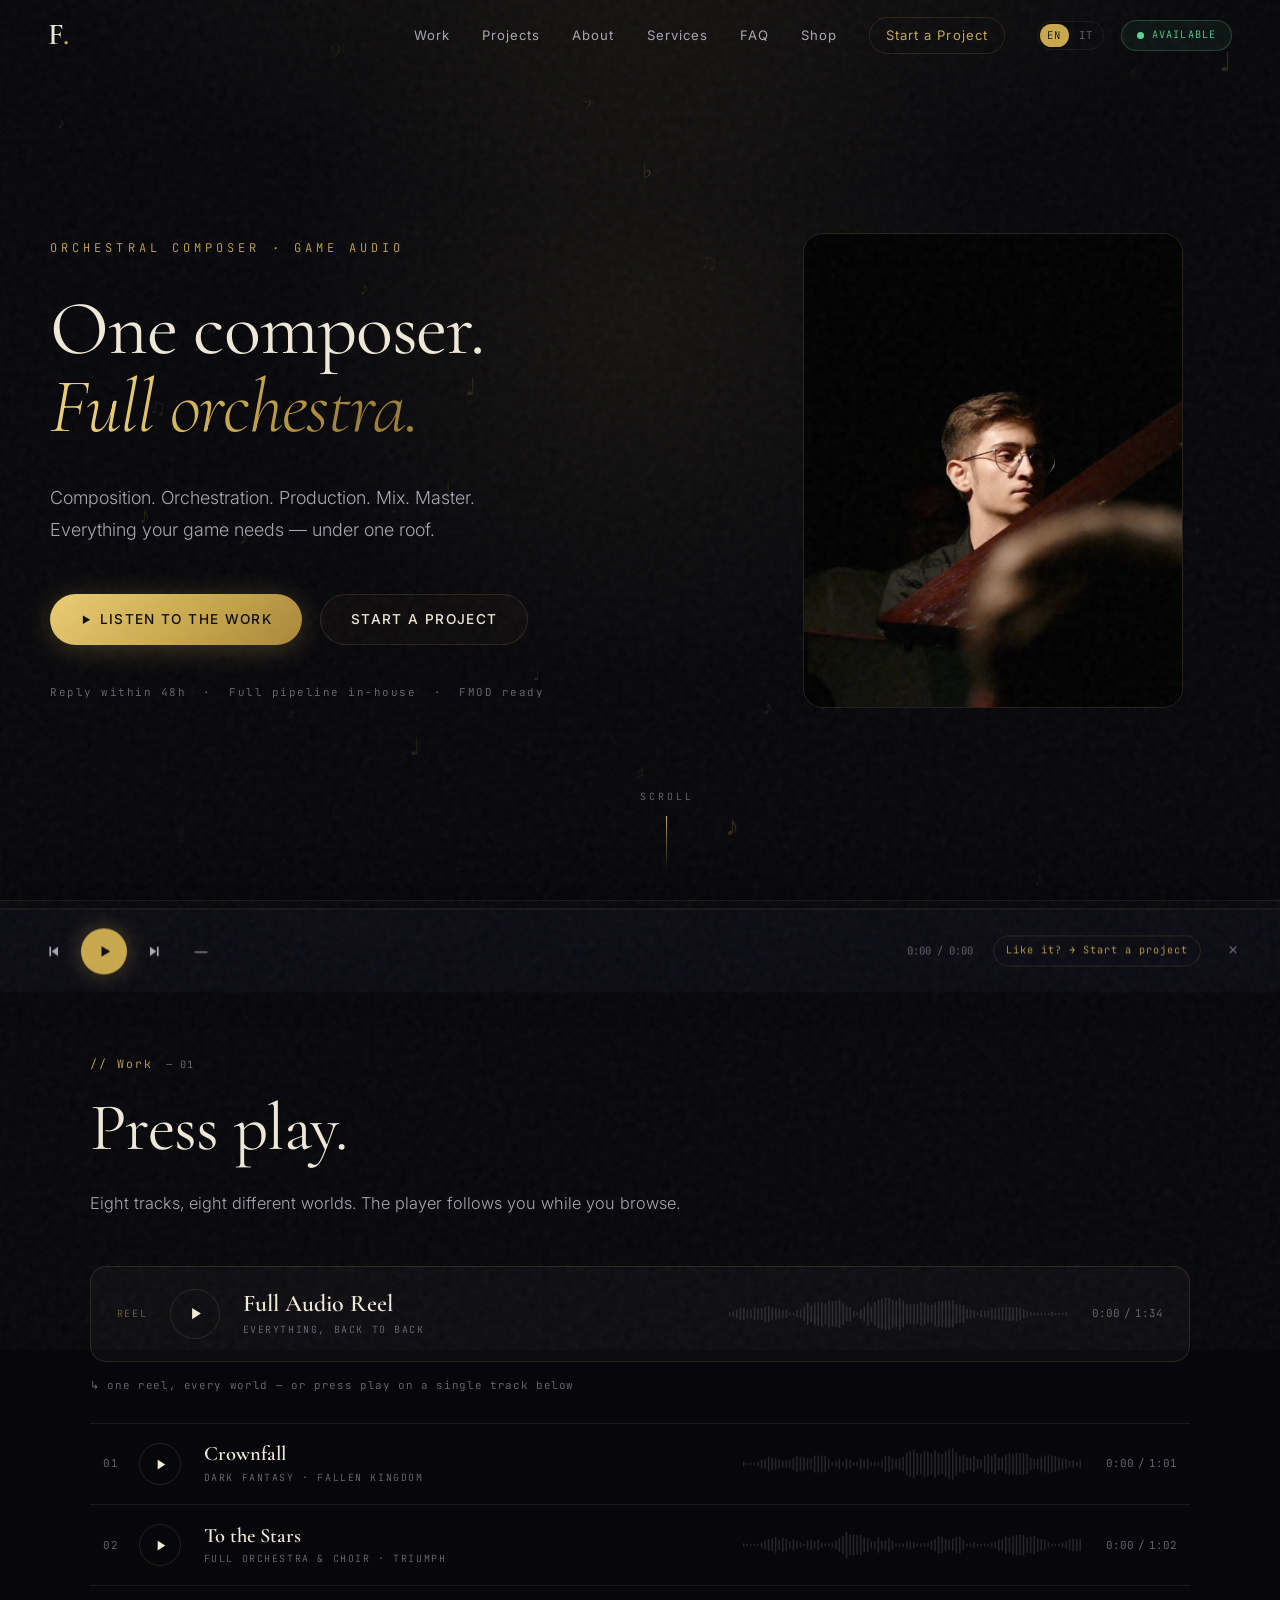
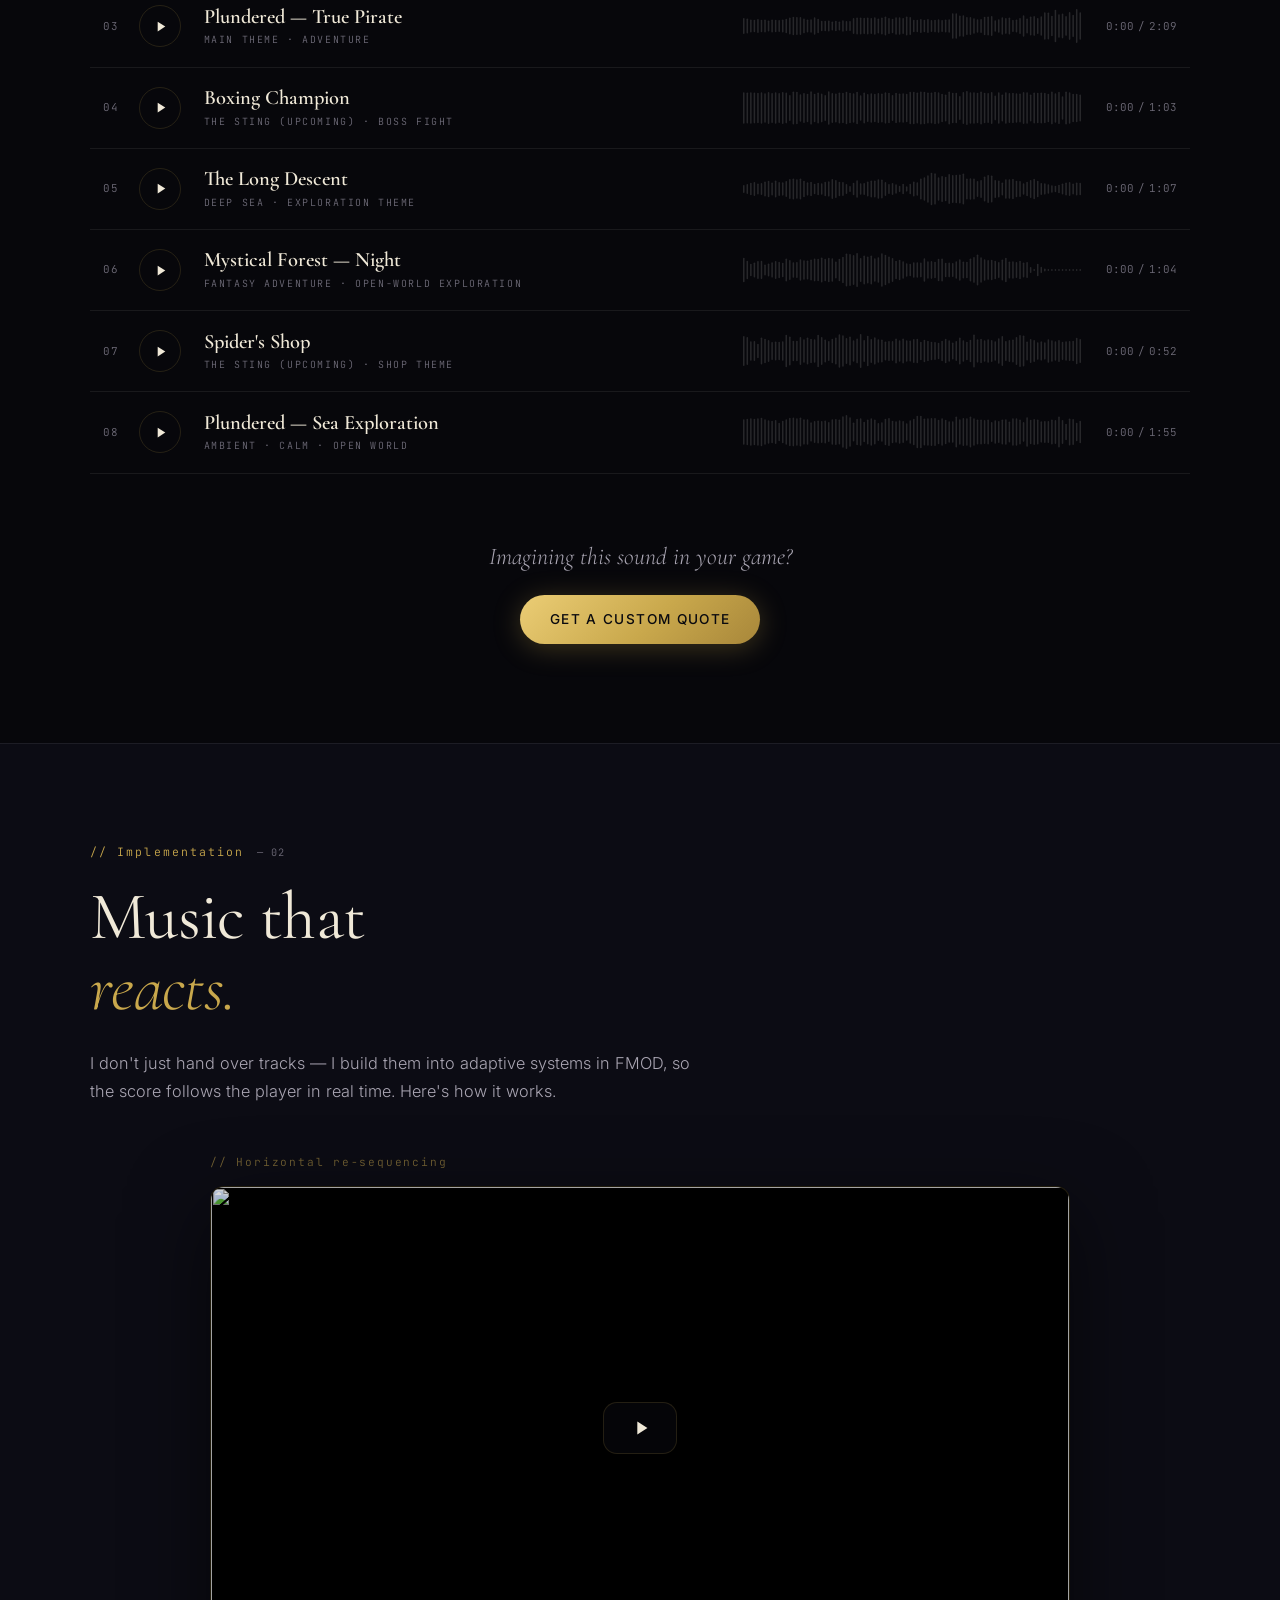
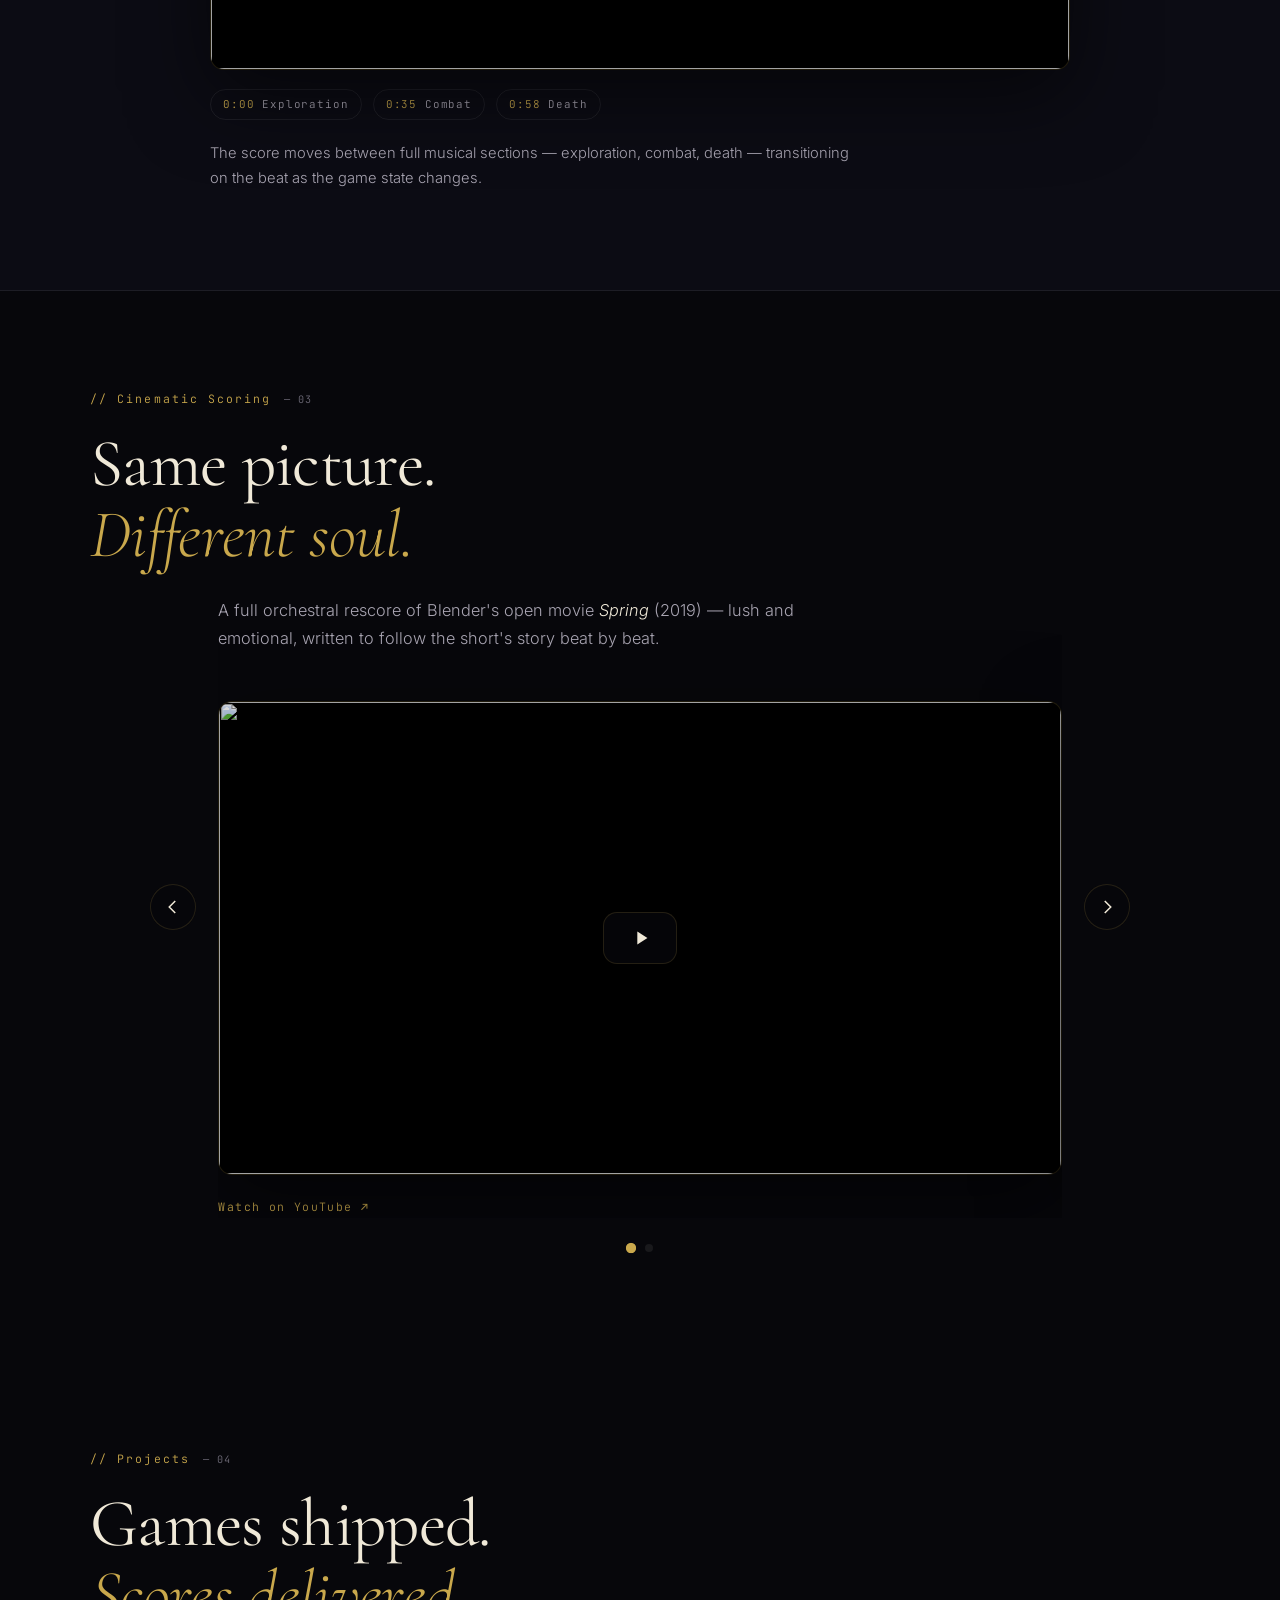
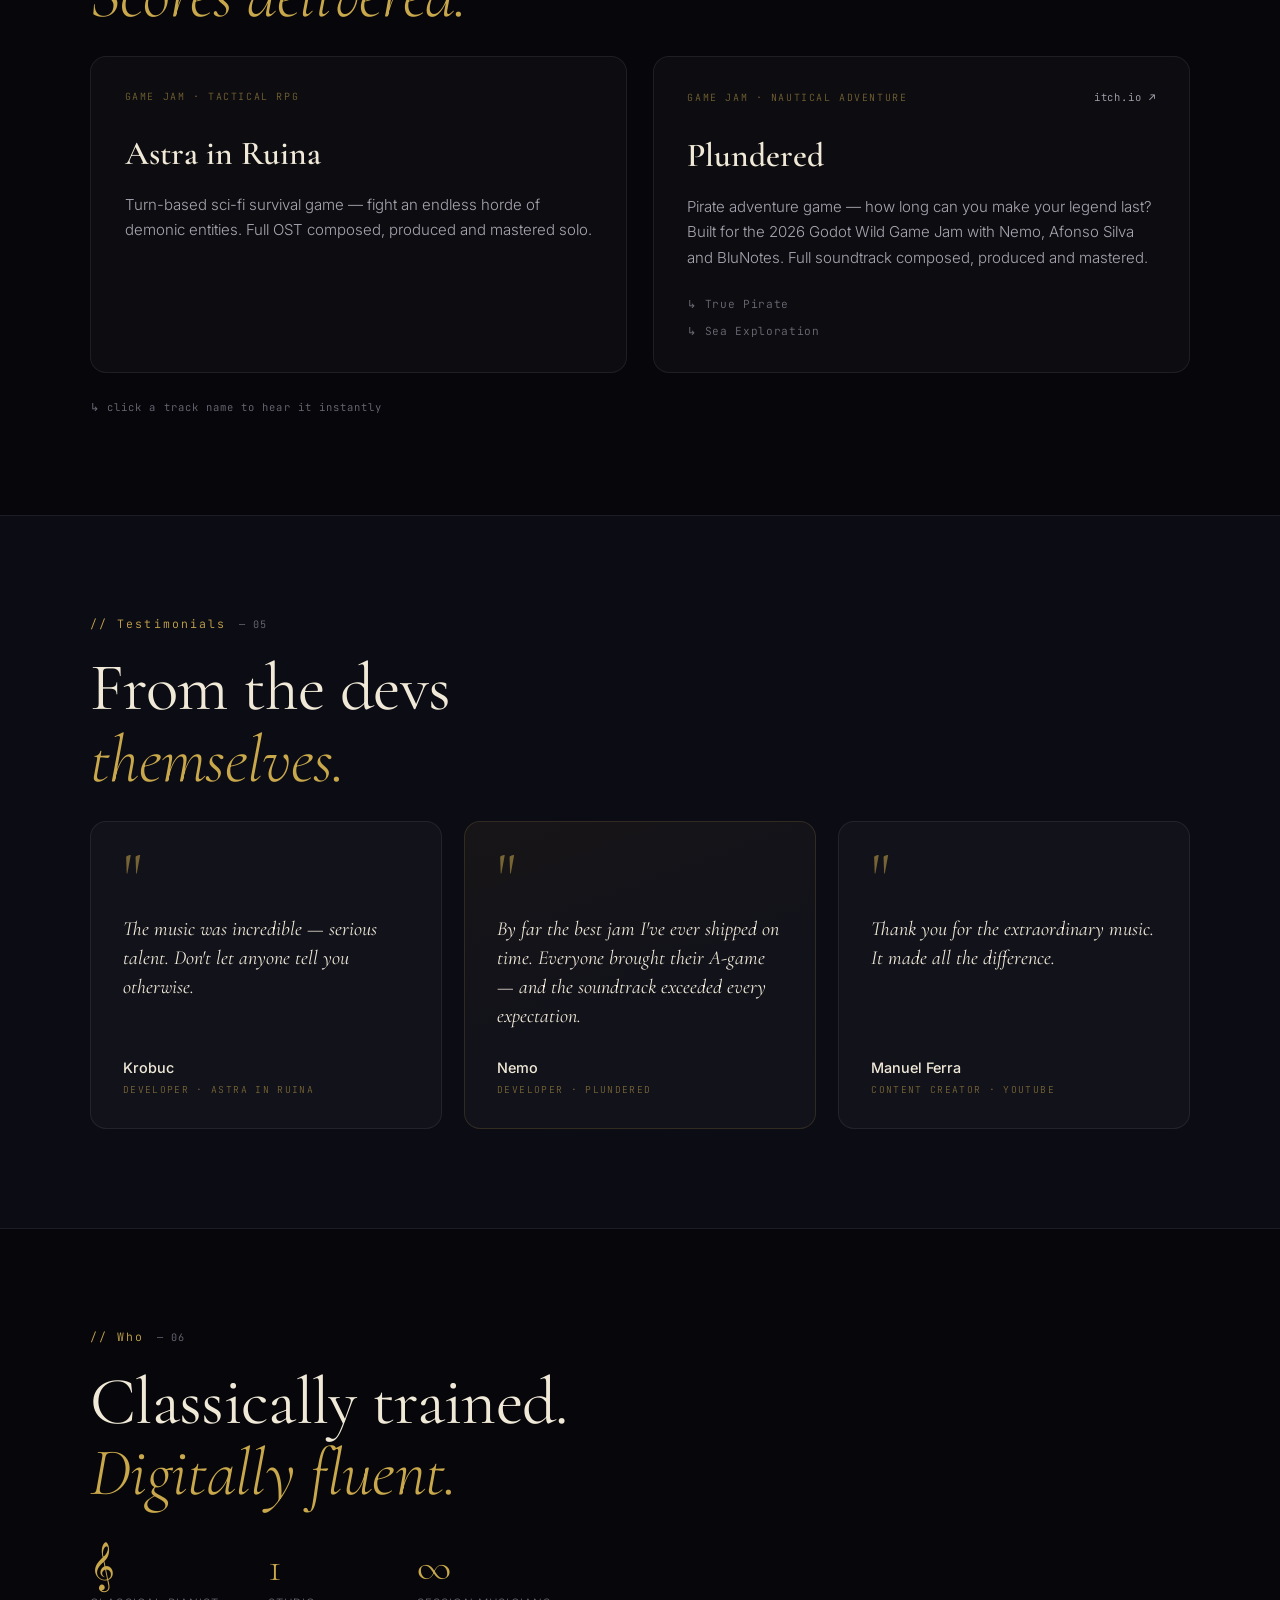
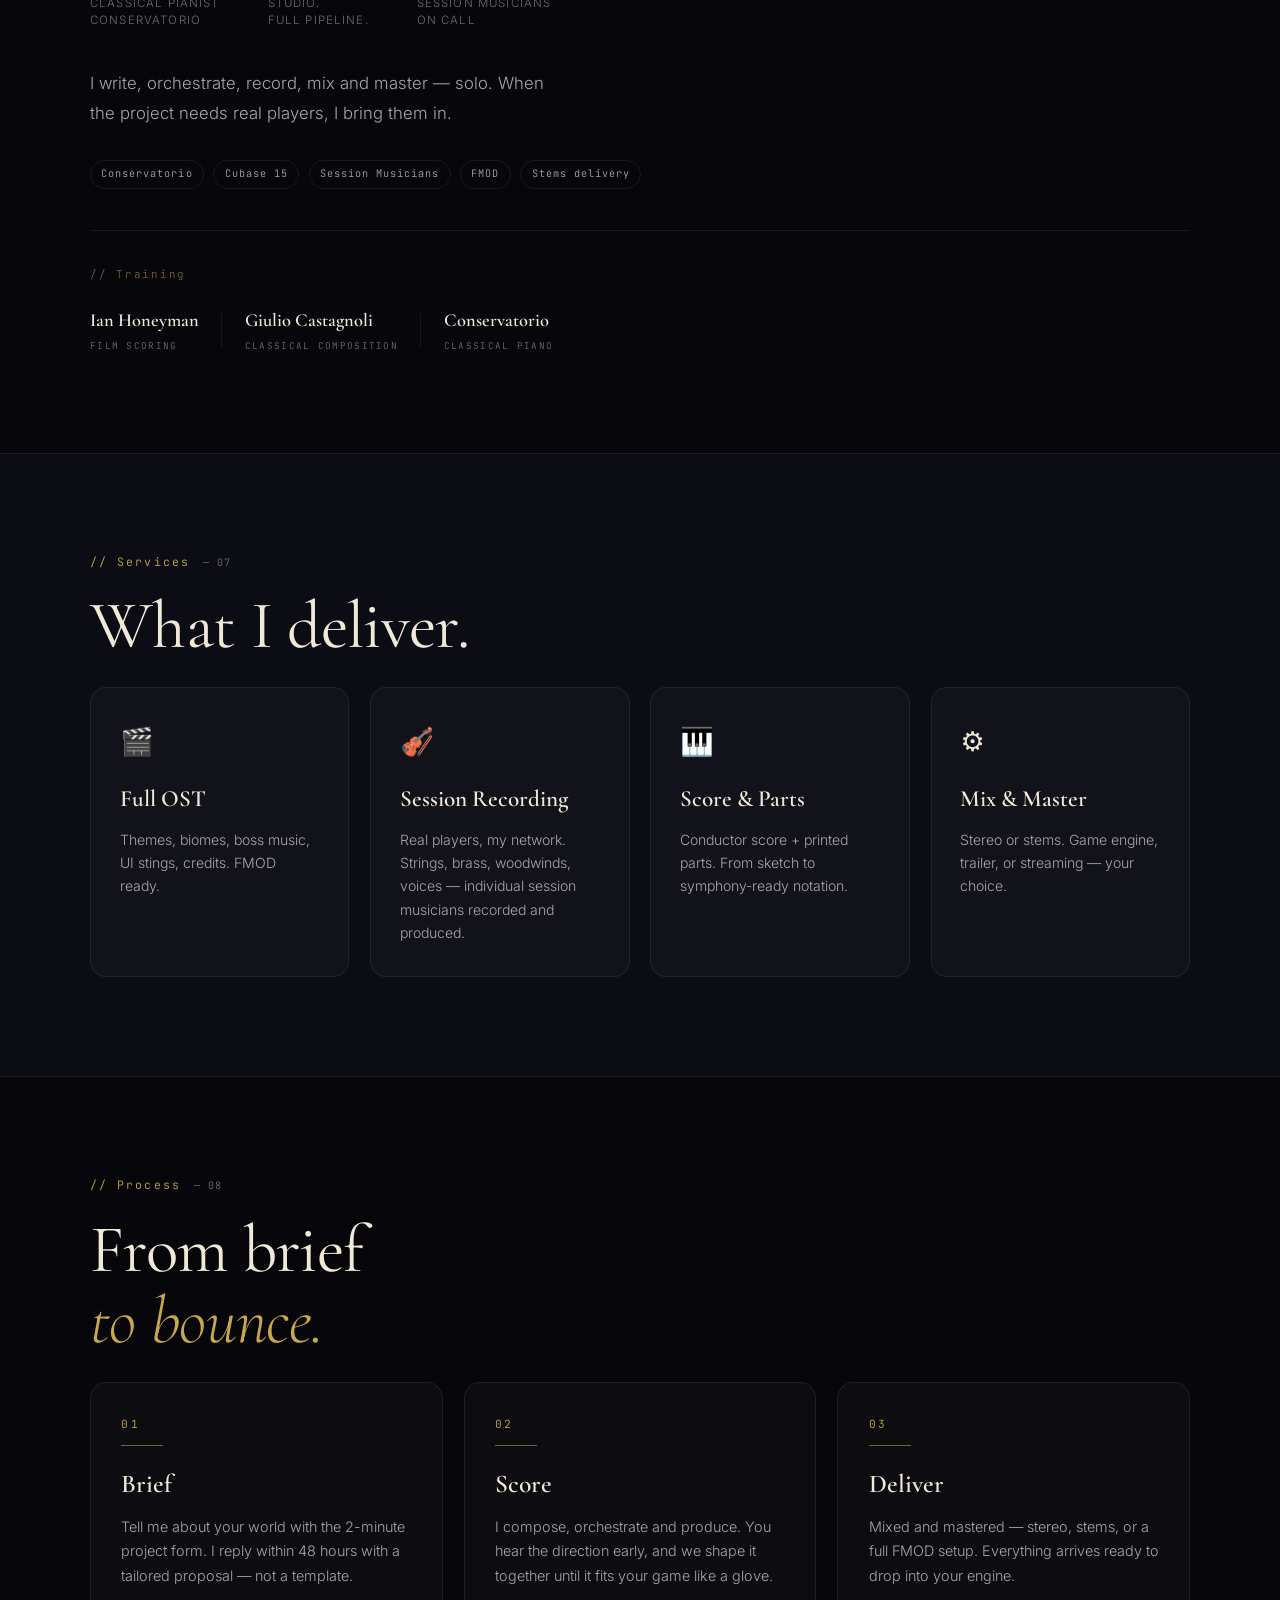
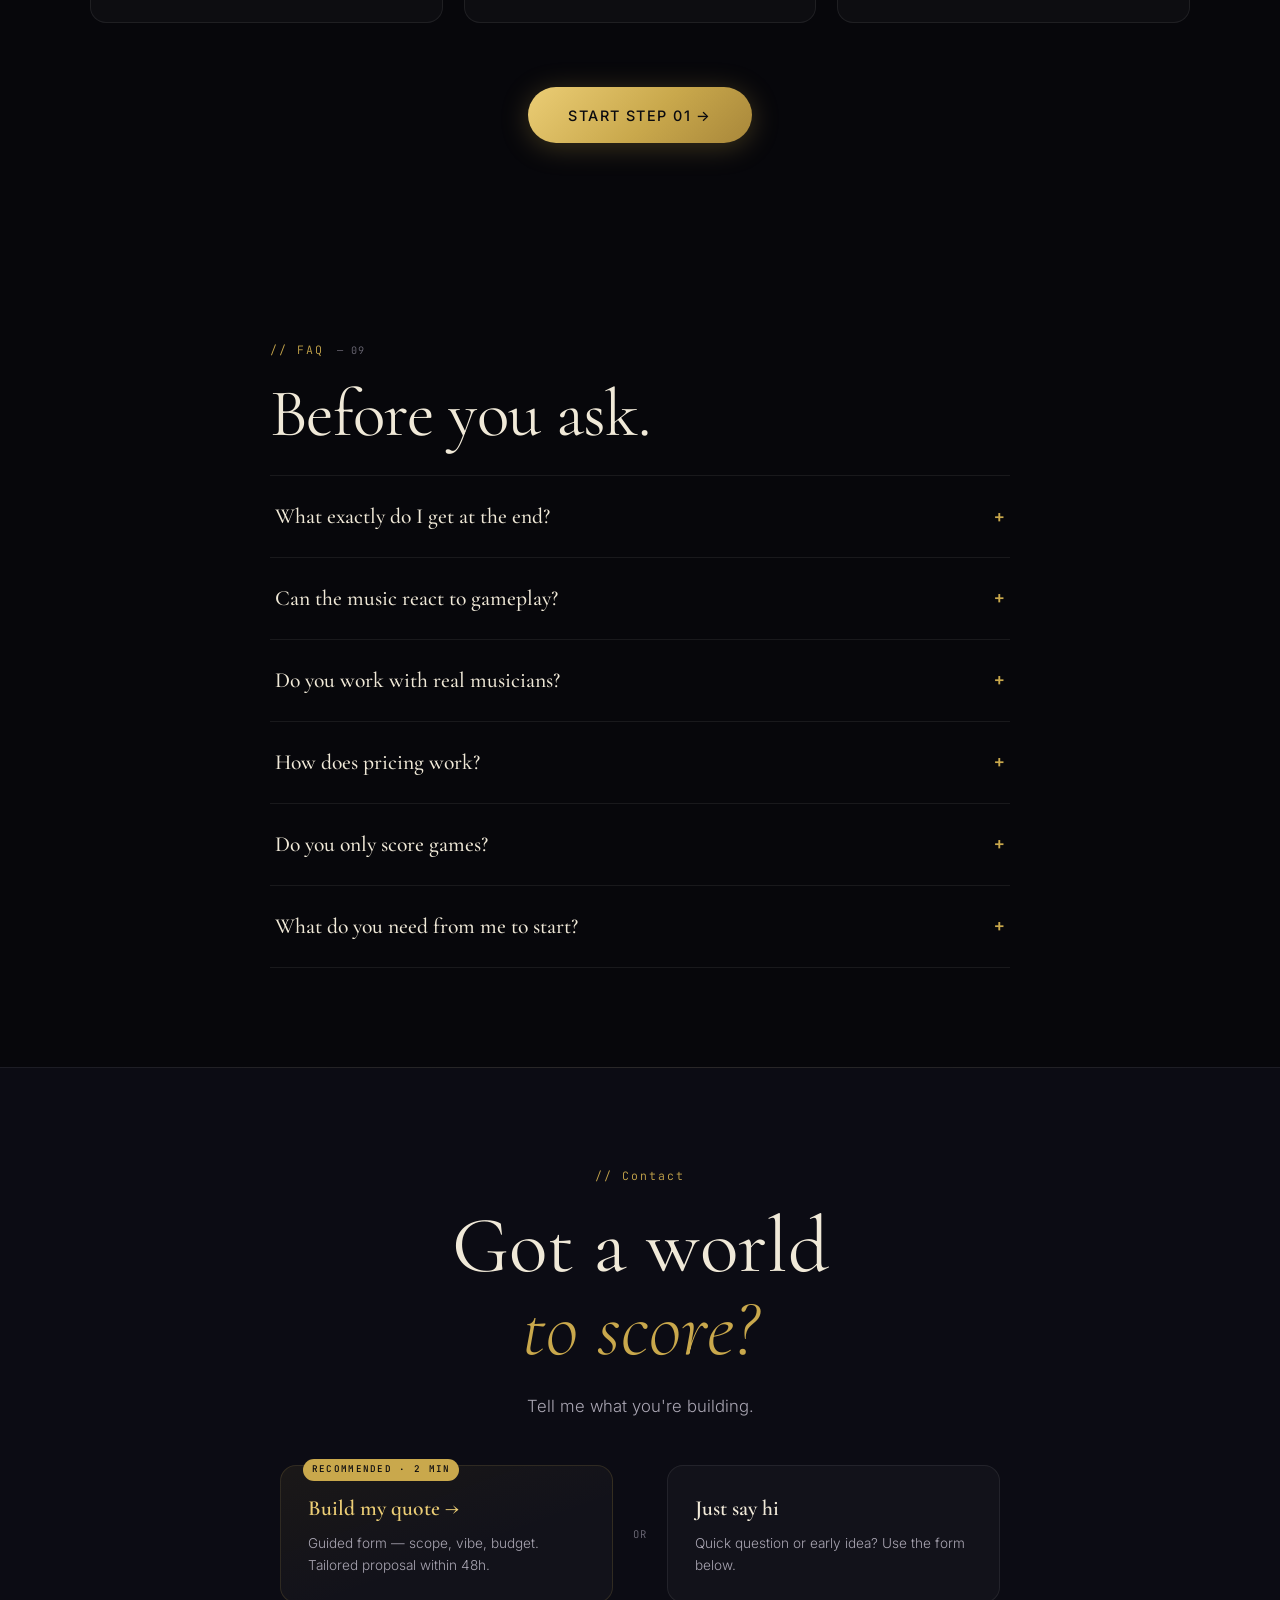
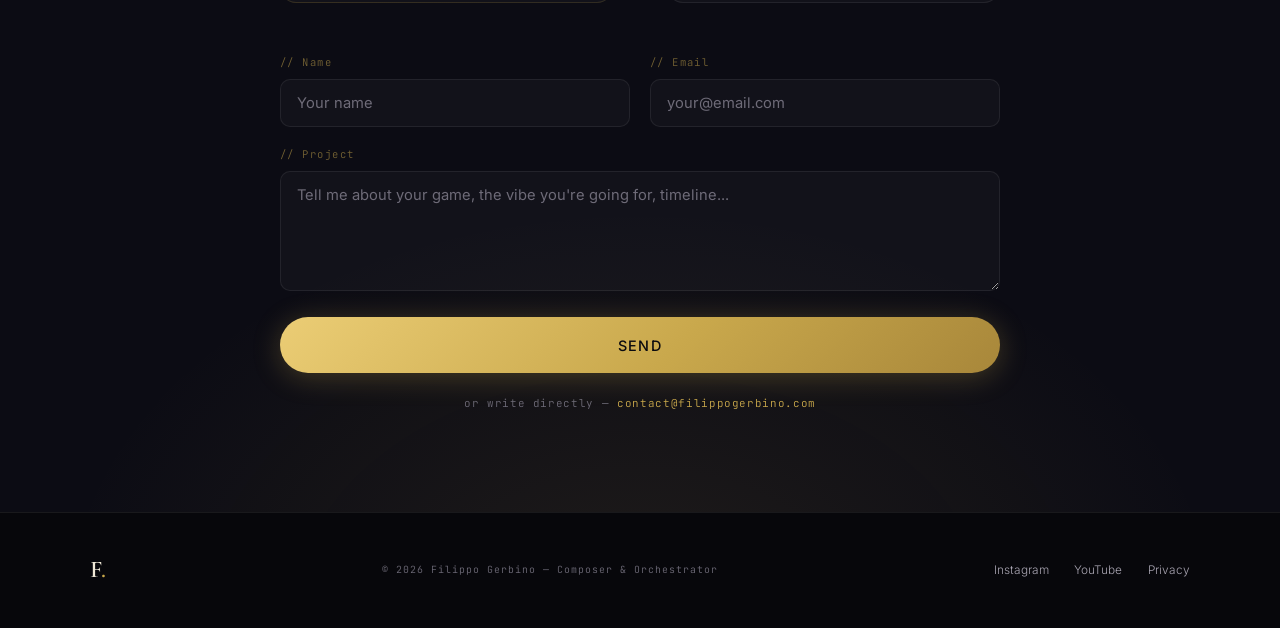
==== commit fdc4a53a: "Launch the shop: Shop link in the nav, sitemap entry, drop noindex - Shop link in the nav of the hom" ====
--- a/index.html
+++ b/index.html
@@ -90,6 +90,7 @@
       <a href="#about" data-i18n="nav.about">About</a>
       <a href="#services" data-i18n="nav.services">Services</a>
       <a href="#faq" data-i18n="nav.faq">FAQ</a>
+      <a href="shop.html" data-i18n="nav.shop">Shop</a>
       <a href="start-a-project.html" class="nav-cta" data-i18n="nav.cta">Start a Project</a>
     </div>
     <div class="nav-right">
--- a/style.css
+++ b/style.css
@@ -1351,11 +1351,105 @@
 .nf-main h1 { font-family: var(--font-display); font-weight: 400; font-size: 2rem; margin: 1rem 0 0.6rem; }
 .nf-main p { color: var(--mist); margin-bottom: 2.2rem; }
 
+/* ==========================================================================
+   SHOP (shop.html)
+   ========================================================================== */
+.shop-page { background: var(--bg); }
+.shop-main { padding: calc(var(--nav-h) + 3.5rem) 0 5rem; min-height: 82vh; }
+.shop-header { text-align: center; margin-bottom: 3.2rem; }
+
+.shop-grid {
+  display: grid;
+  grid-template-columns: repeat(auto-fit, minmax(min(300px, 100%), 380px));
+  justify-content: center;
+  gap: 1.6rem;
+}
+.shop-card {
+  background: var(--surface);
+  border: 1px solid var(--line-soft);
+  border-radius: 16px;
+  overflow: hidden;
+  display: flex; flex-direction: column;
+  transition: border-color 0.4s, box-shadow 0.4s;
+}
+.shop-card:hover { border-color: var(--line); box-shadow: 0 18px 60px rgba(0, 0, 0, 0.45); }
+
+.shop-cover, .shop-cover-img {
+  width: 100%;
+  aspect-ratio: 4 / 3;
+  object-fit: cover;
+}
+.shop-cover {
+  display: flex; flex-direction: column; align-items: center; justify-content: center;
+  gap: 1rem;
+  padding: 1.5rem;
+  text-align: center;
+  background:
+    radial-gradient(ellipse 70% 80% at 50% 0%, rgba(201, 168, 76, 0.16), transparent 70%),
+    var(--bg-3);
+  border-bottom: 1px solid var(--line-soft);
+}
+.shop-cover-kicker { font-size: 0.58rem; letter-spacing: 0.2em; text-transform: uppercase; color: var(--gold-dim); }
+.shop-cover-title {
+  font-family: var(--font-display);
+  font-size: clamp(1.7rem, 5vw, 2.15rem);
+  font-weight: 400; line-height: 1.12;
+  color: var(--parchment);
+}
+.shop-cover-title em { display: block; font-style: italic; font-weight: 300; color: var(--gold); }
+
+.shop-card-body { padding: 1.7rem 1.8rem 1.9rem; display: flex; flex-direction: column; flex: 1; }
+.shop-card-meta { display: flex; align-items: center; justify-content: space-between; gap: 1rem; margin-bottom: 1.1rem; }
+.shop-badge {
+  font-size: 0.6rem; letter-spacing: 0.14em; text-transform: uppercase;
+  padding: 0.35em 0.95em;
+  border-radius: 100px;
+  border: 1px solid rgba(89, 214, 142, 0.3);
+  background: rgba(89, 214, 142, 0.07);
+  color: var(--green);
+}
+.shop-format { font-size: 0.62rem; letter-spacing: 0.12em; text-transform: uppercase; color: var(--mist-dim); }
+.shop-card-title {
+  font-family: var(--font-display);
+  font-size: 1.85rem; font-weight: 600; line-height: 1.15;
+  margin-bottom: 0.6rem;
+}
+.shop-card-desc { color: var(--mist); font-size: 0.92rem; line-height: 1.65; margin-bottom: 1.5rem; }
+
+.shop-form { margin-top: auto; }
+.shop-form .btn-primary { width: 100%; }
+.shop-consent {
+  display: flex; align-items: flex-start; gap: 0.7rem;
+  margin: 0.2rem 0 1.3rem;
+  font-size: 0.74rem; line-height: 1.55;
+  color: var(--mist);
+  cursor: pointer;
+}
+.shop-consent input { accent-color: var(--gold); margin-top: 0.2rem; flex-shrink: 0; }
+.shop-consent a { color: var(--gold); border-bottom: 1px solid transparent; transition: border-color 0.25s; }
+.shop-consent a:hover { border-color: var(--gold); }
+.shop-hp { position: absolute; left: -9999px; width: 1px; height: 1px; opacity: 0; }
+
+.shop-card .form-success, .shop-card .form-error { margin: 0.4rem 0 0; }
+.shop-note {
+  margin-top: 2.2rem;
+  text-align: center;
+  font-size: 0.66rem; letter-spacing: 0.1em;
+  color: var(--mist-dim);
+}
+
 /* ── Responsive ────────────────────────────────────────────────────────── */
 @media (max-width: 1024px) {
   .hero-grid { grid-template-columns: 1fr 0.75fr; gap: 2rem; }
   .hero-portrait { max-width: 300px; }
   .pb-cta { display: none; }
+}
+
+/* the nav has 6 links + CTA: keep it on one line until the hamburger takes over at 860px */
+.nav-links a { white-space: nowrap; }
+@media (max-width: 1000px) {
+  .nav-links { gap: 1.3rem; }
+  .available-badge { display: none; }
 }
 
 @media (max-width: 860px) {
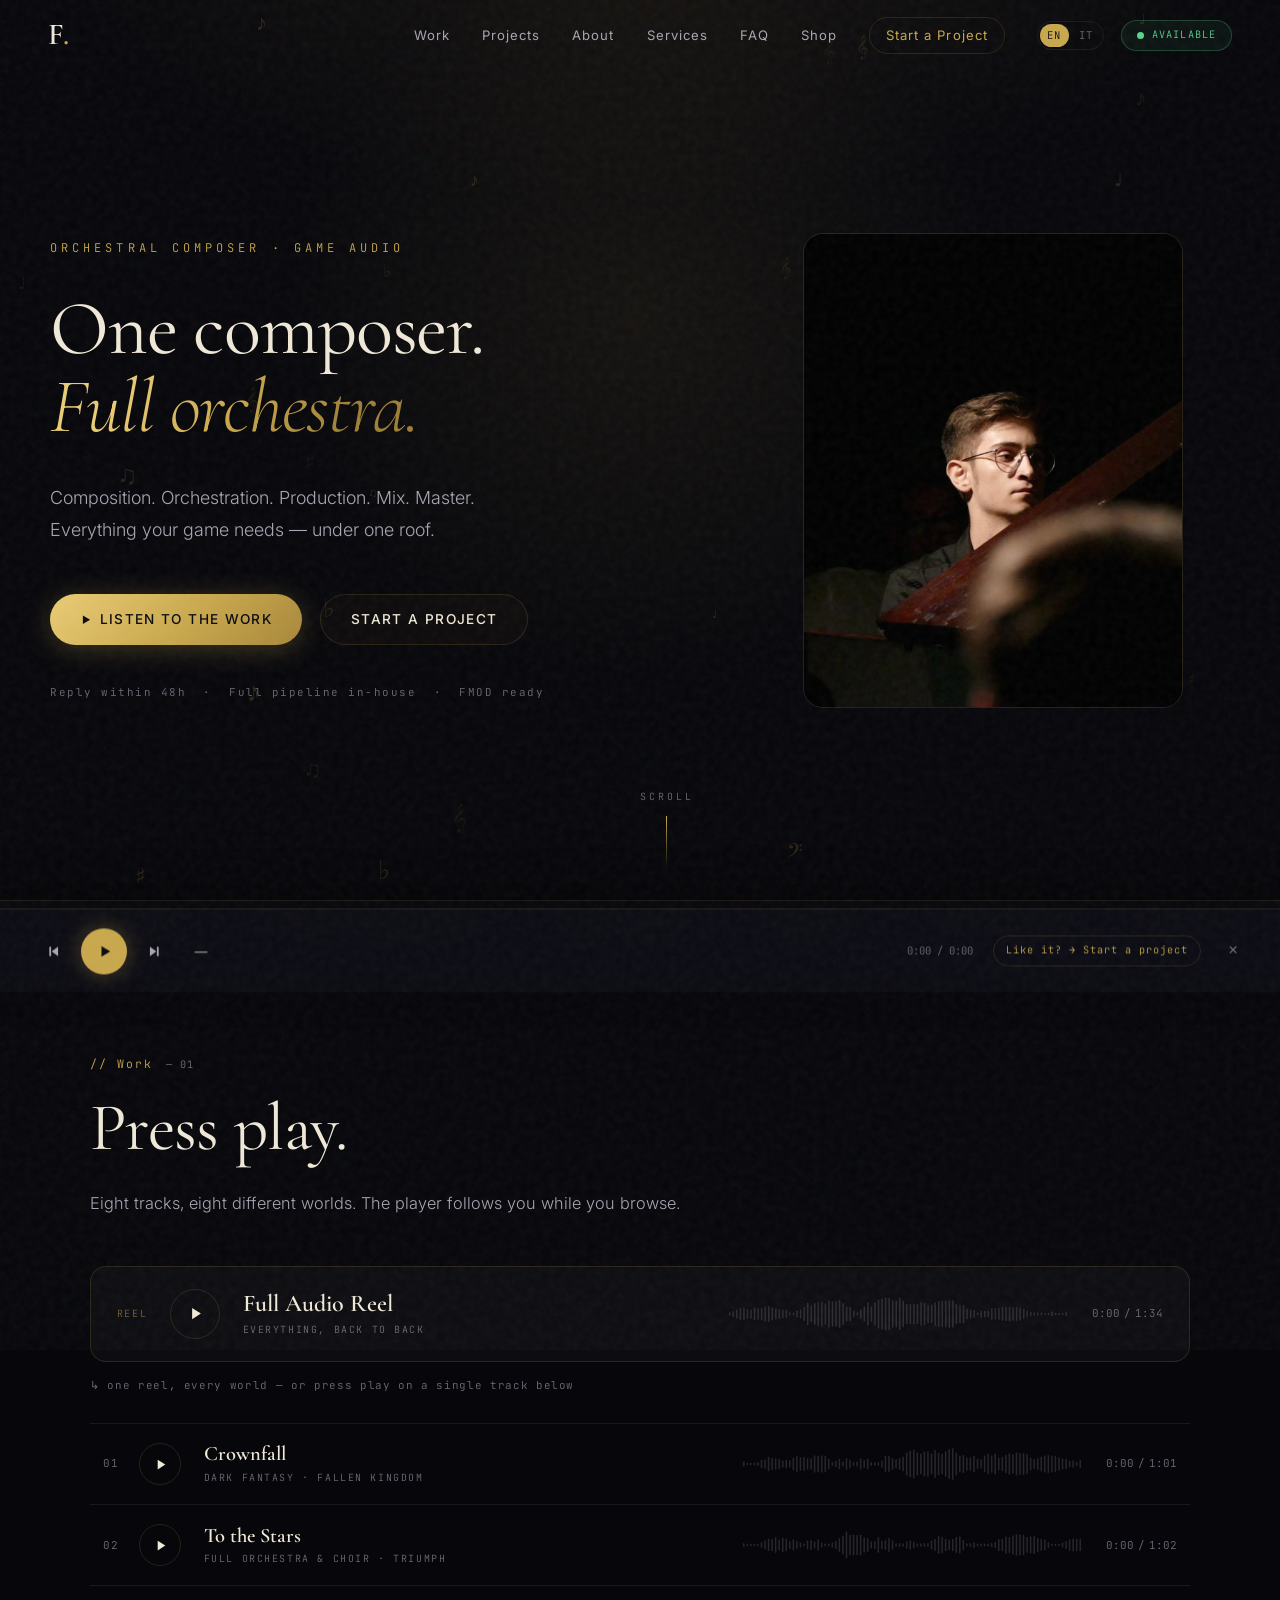
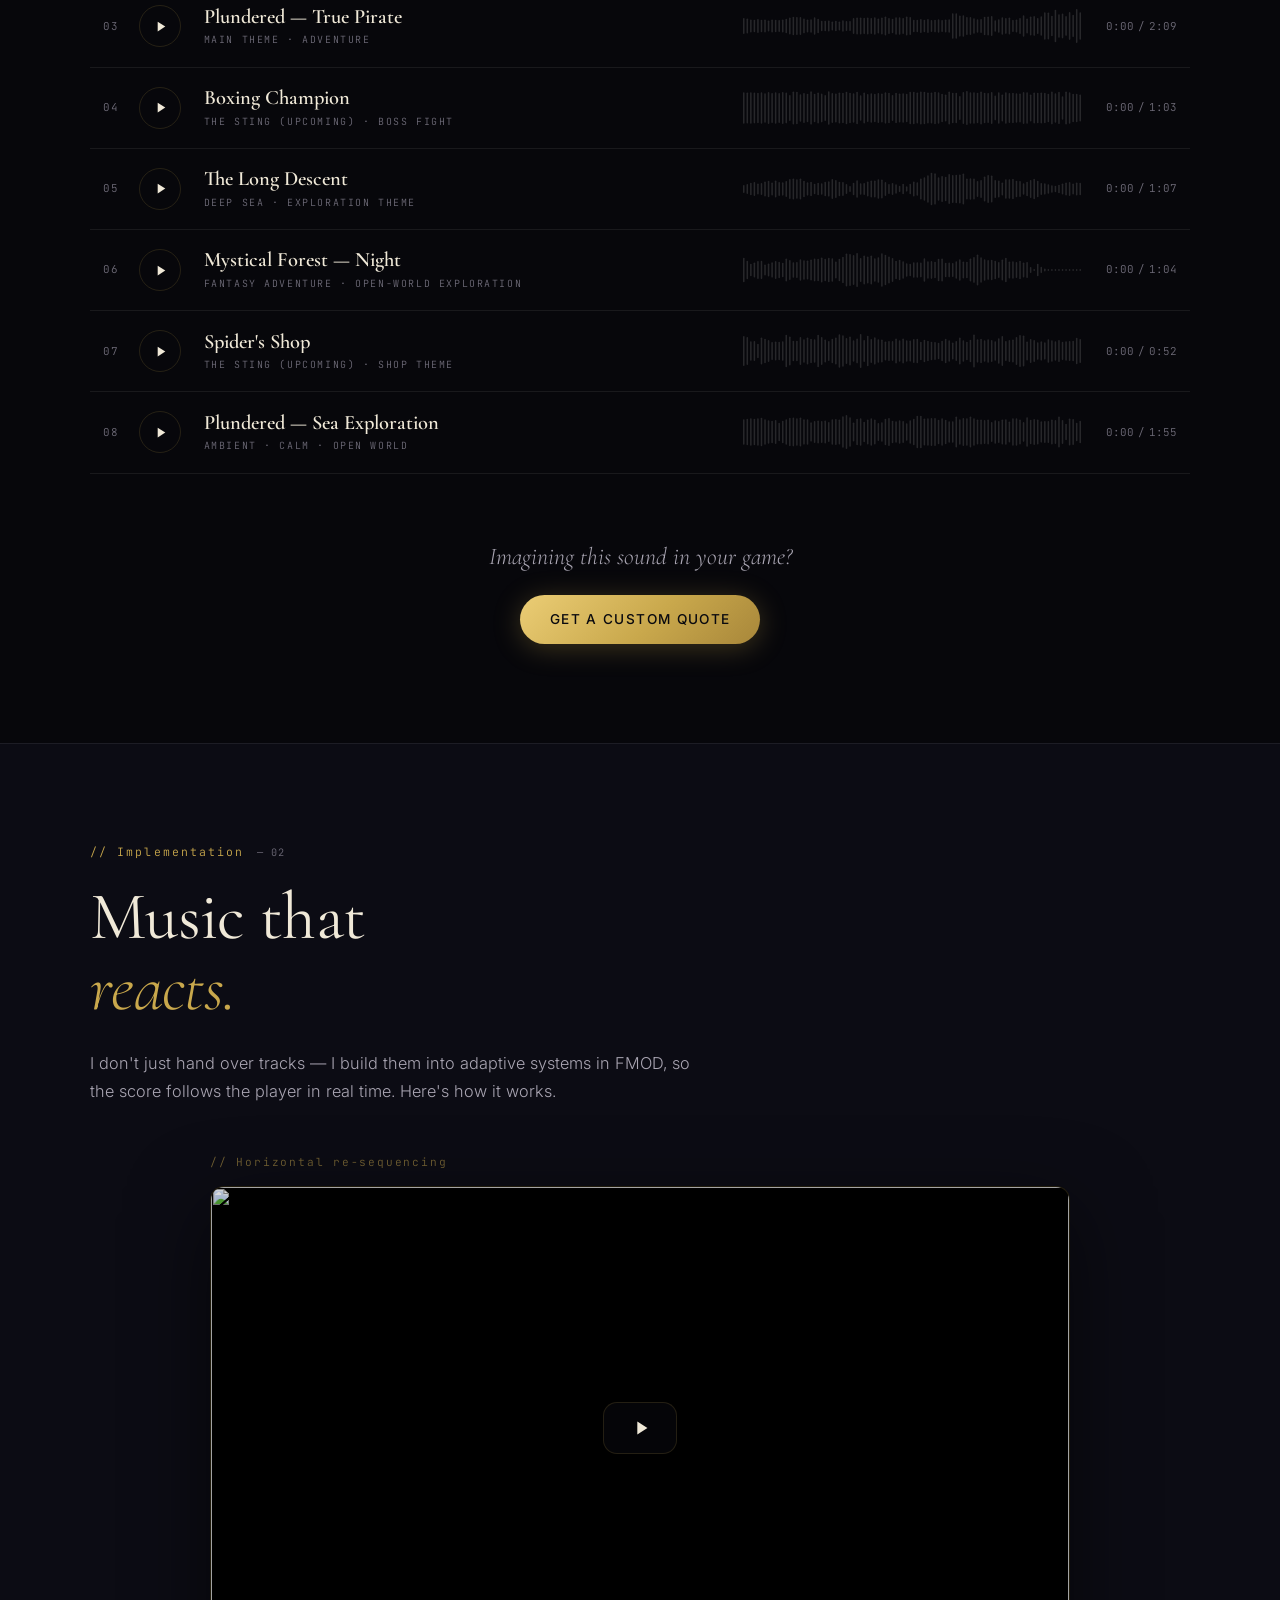
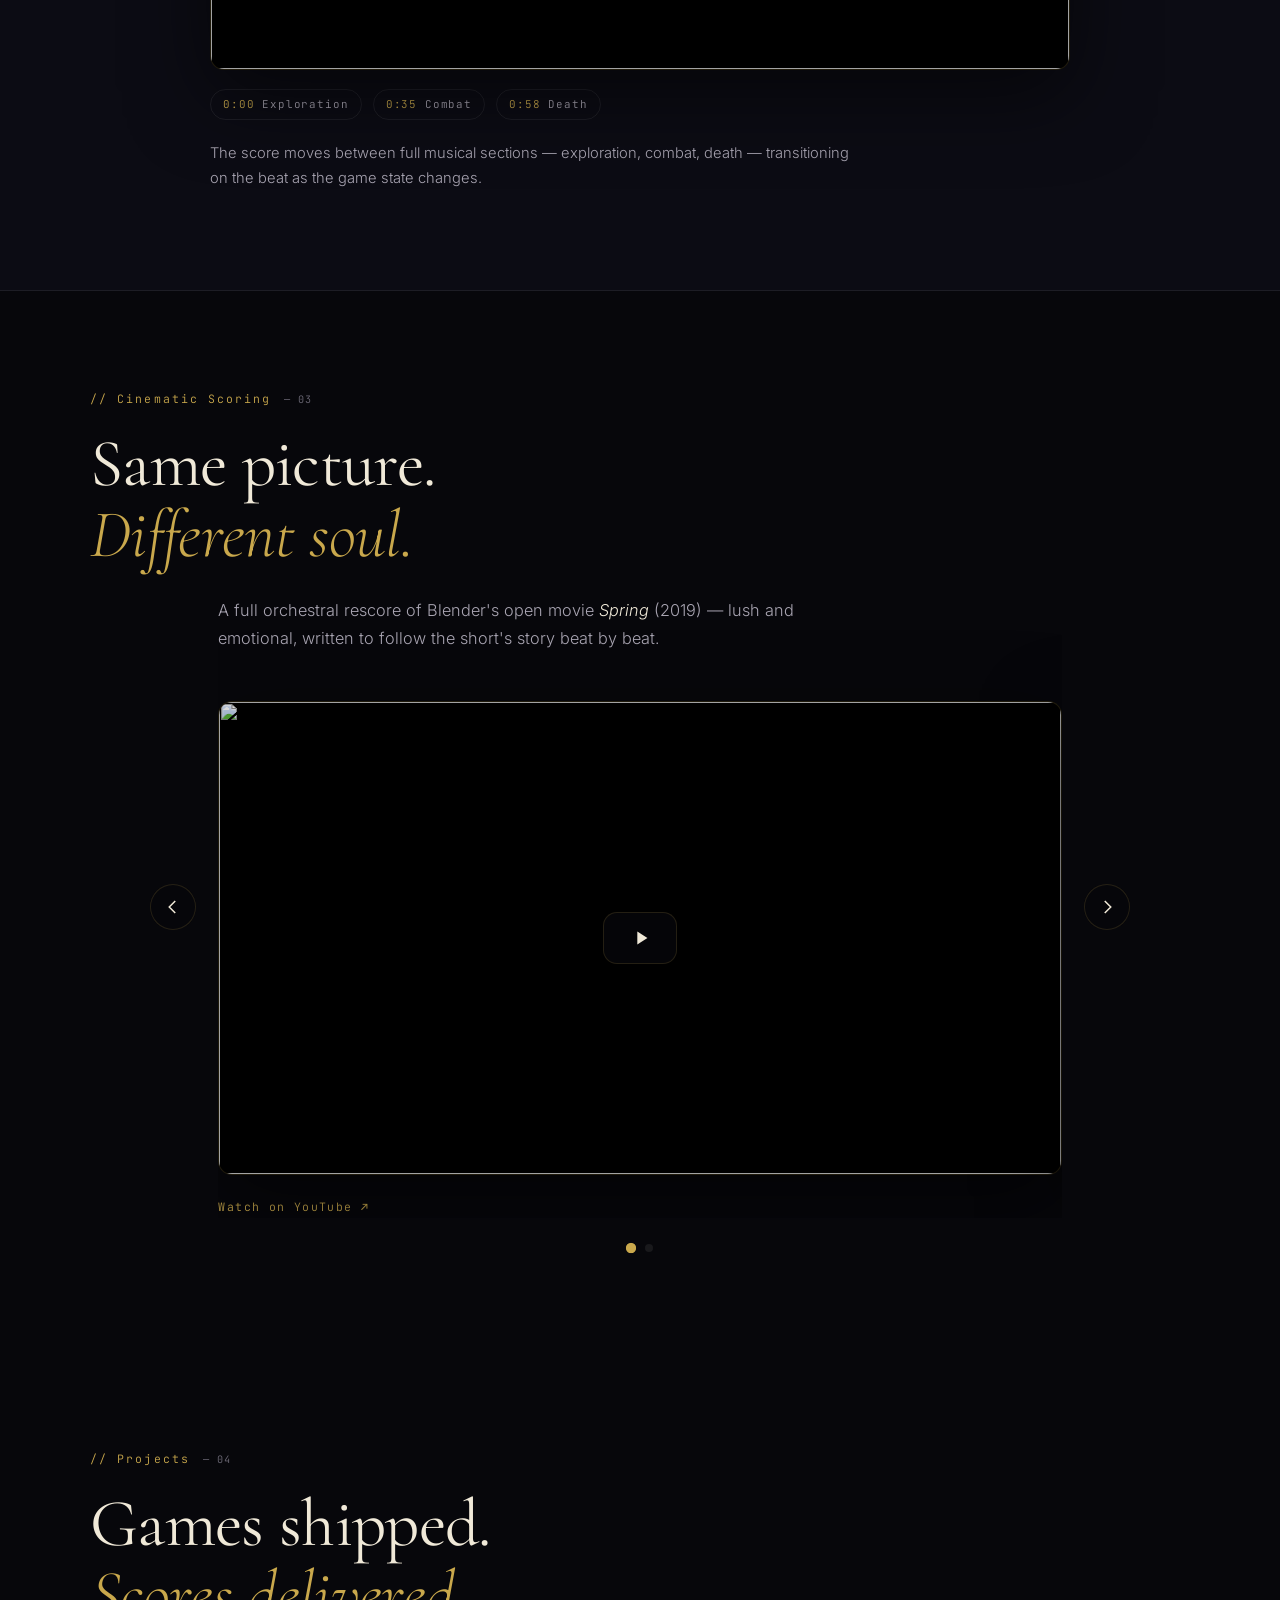
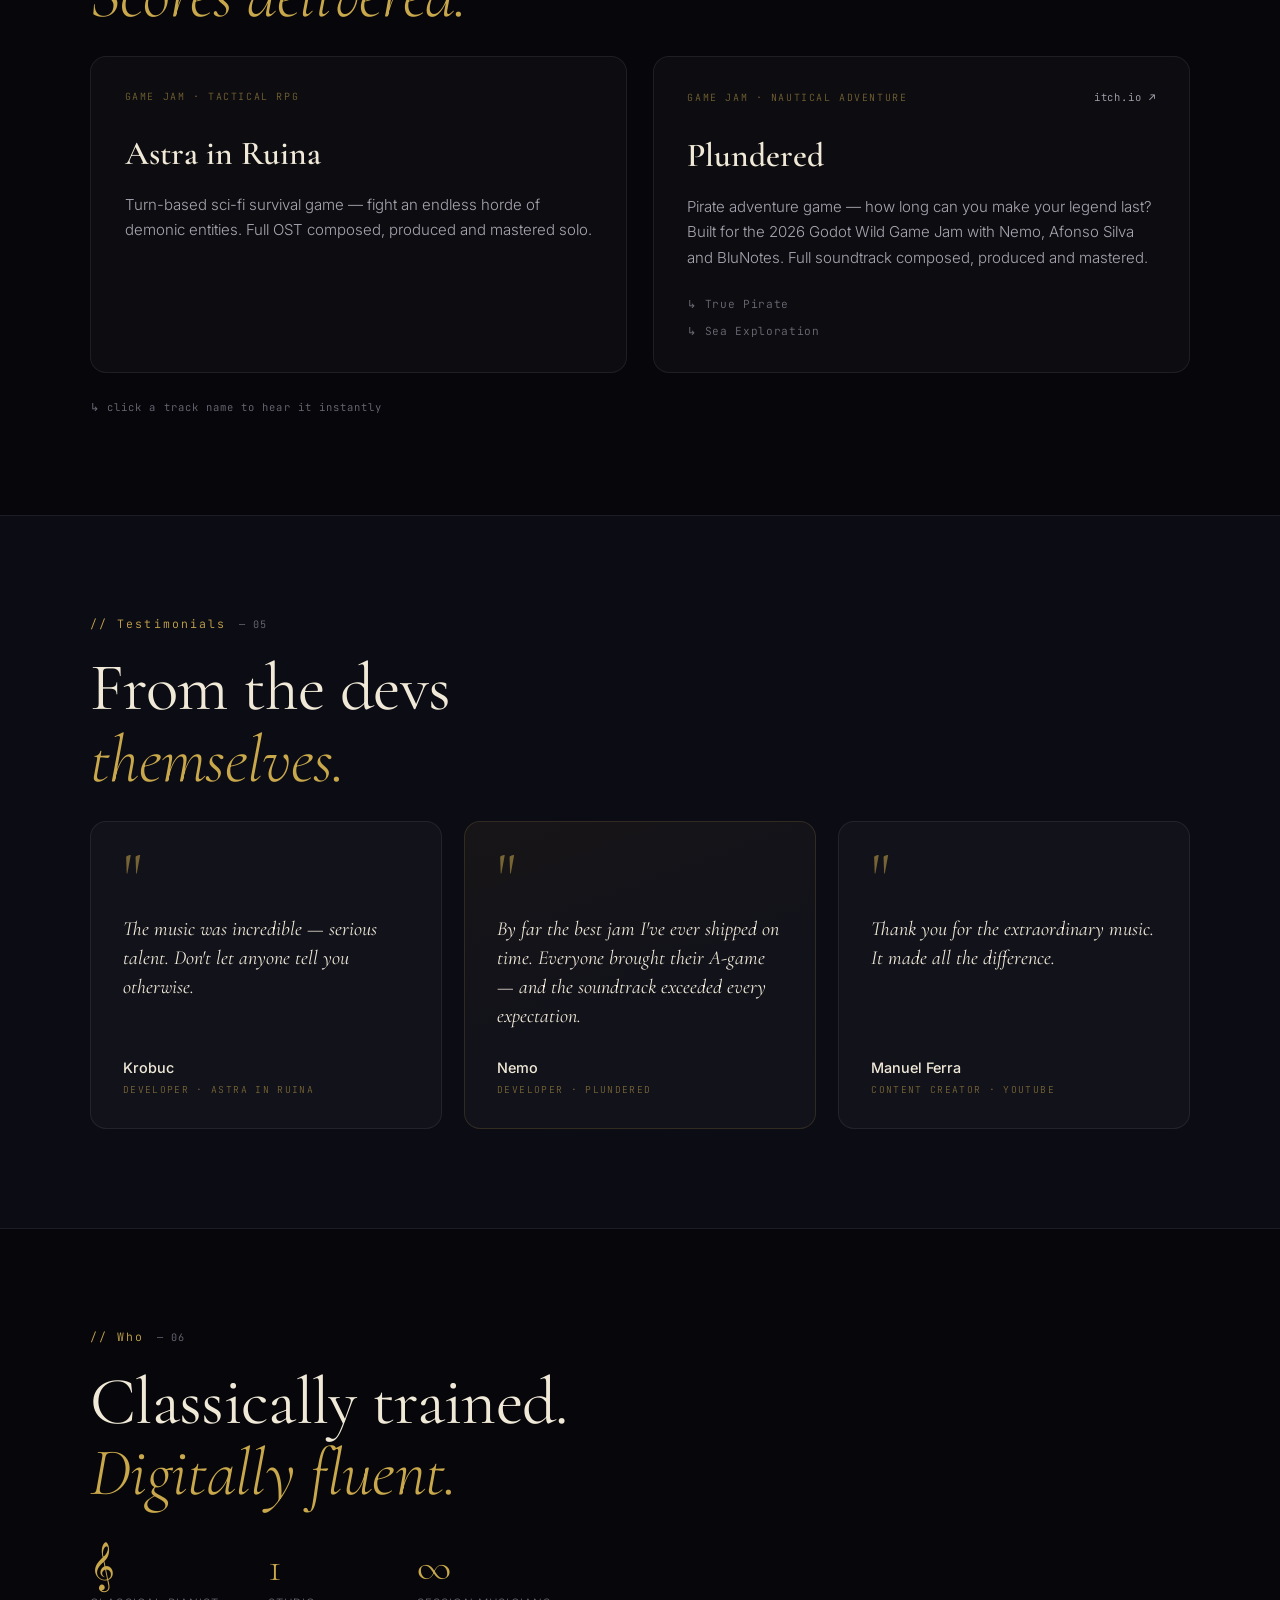
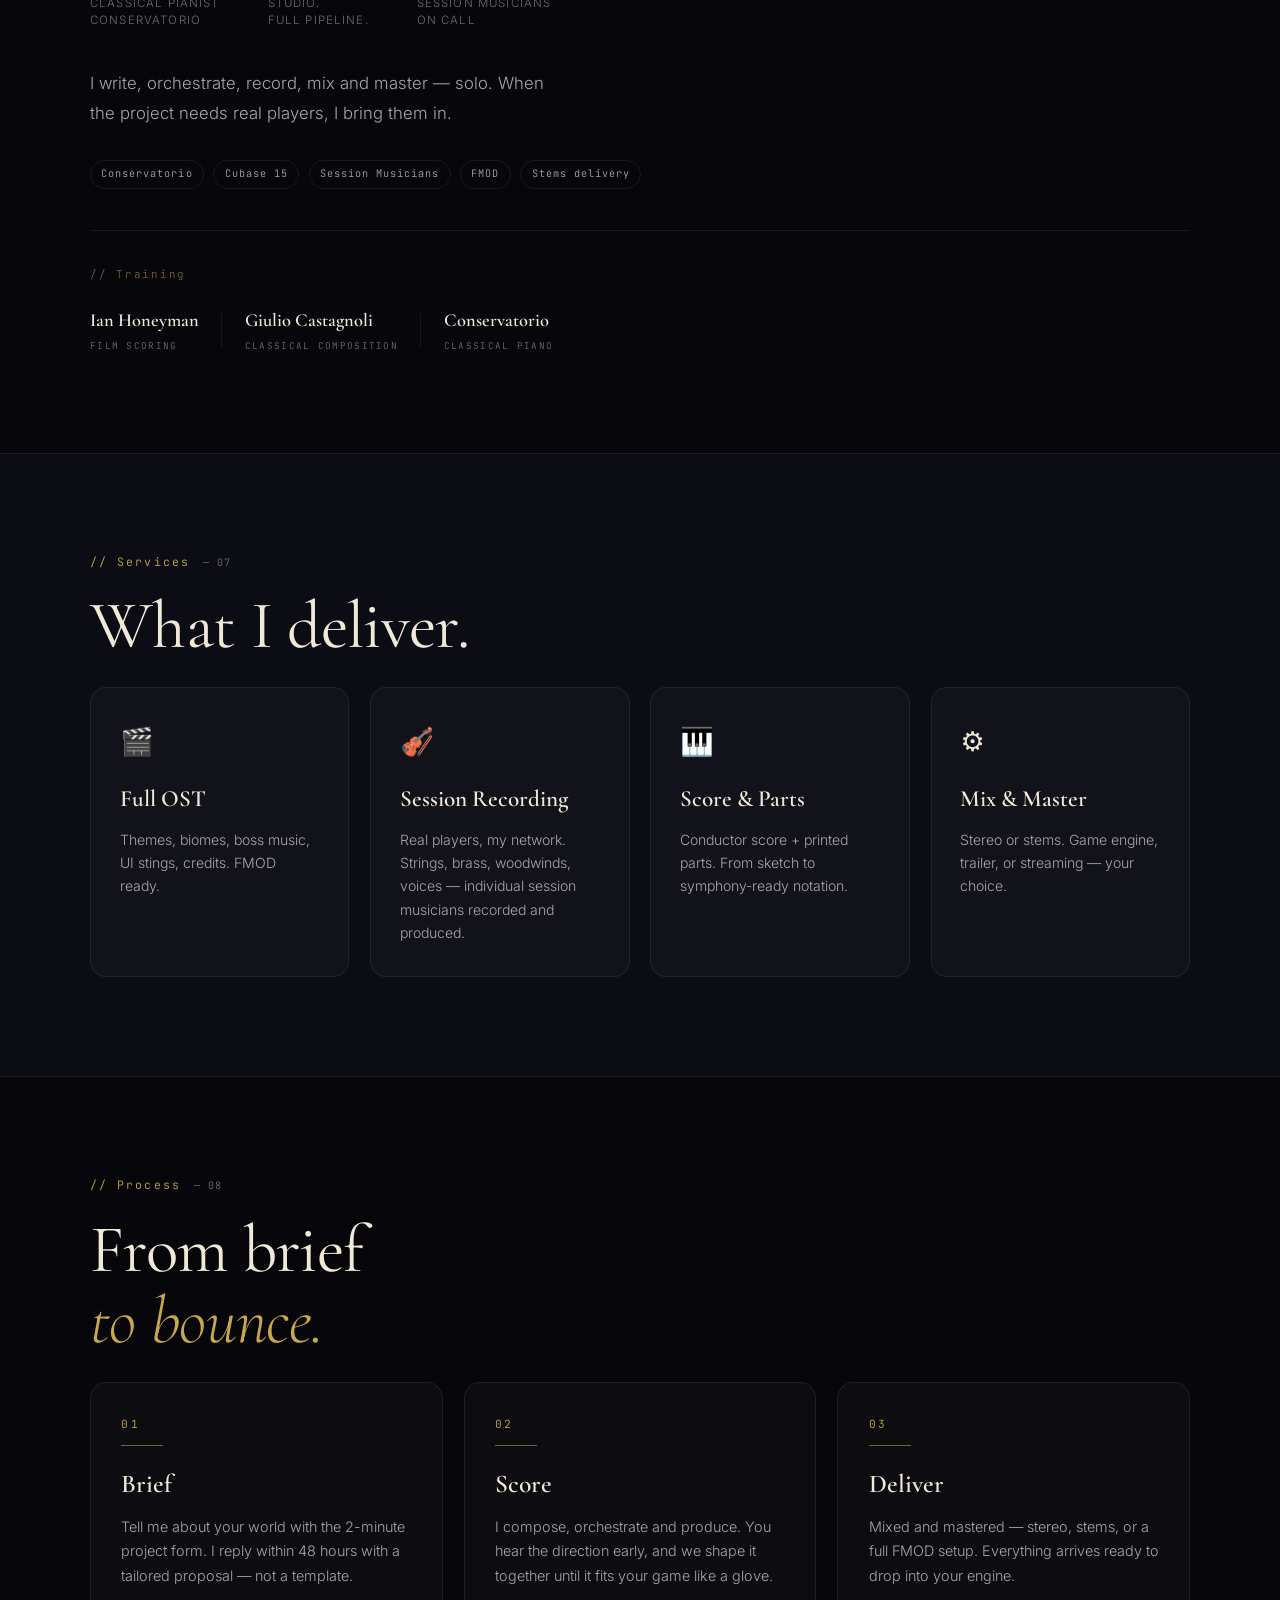
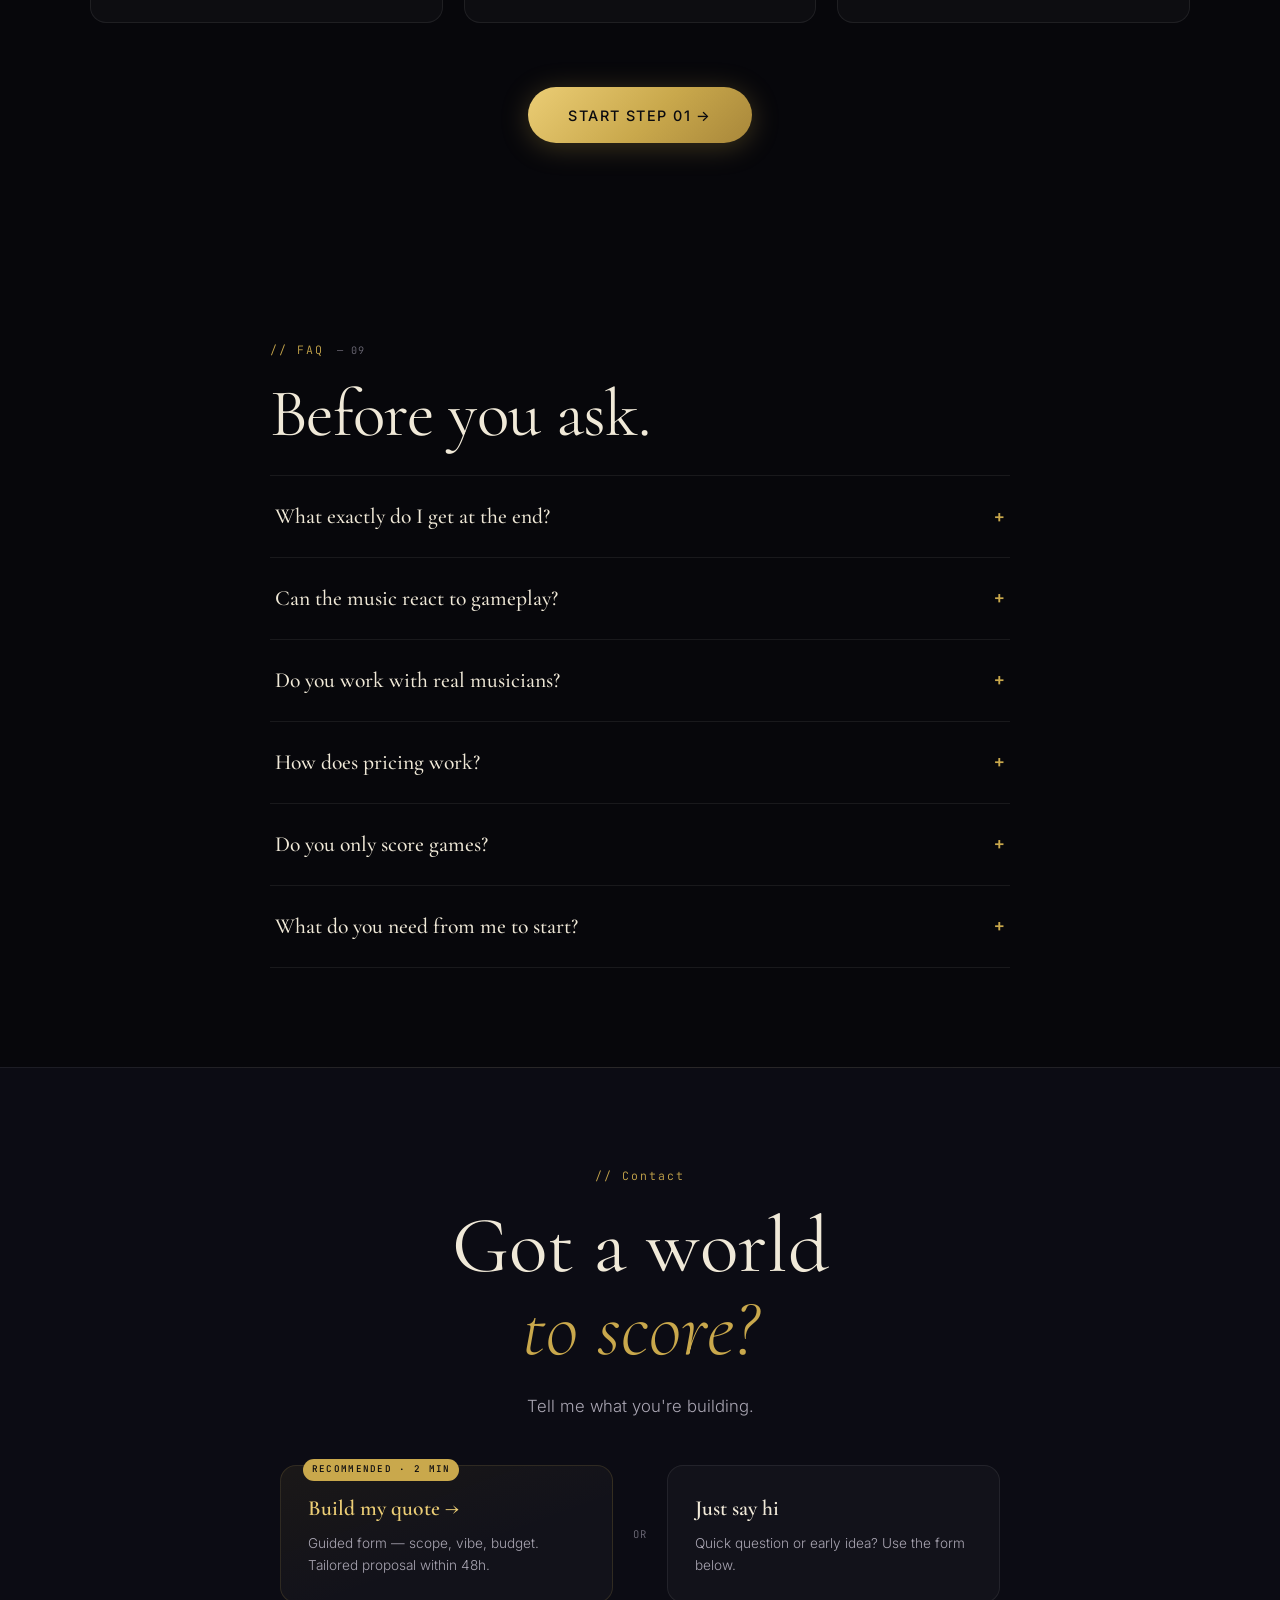
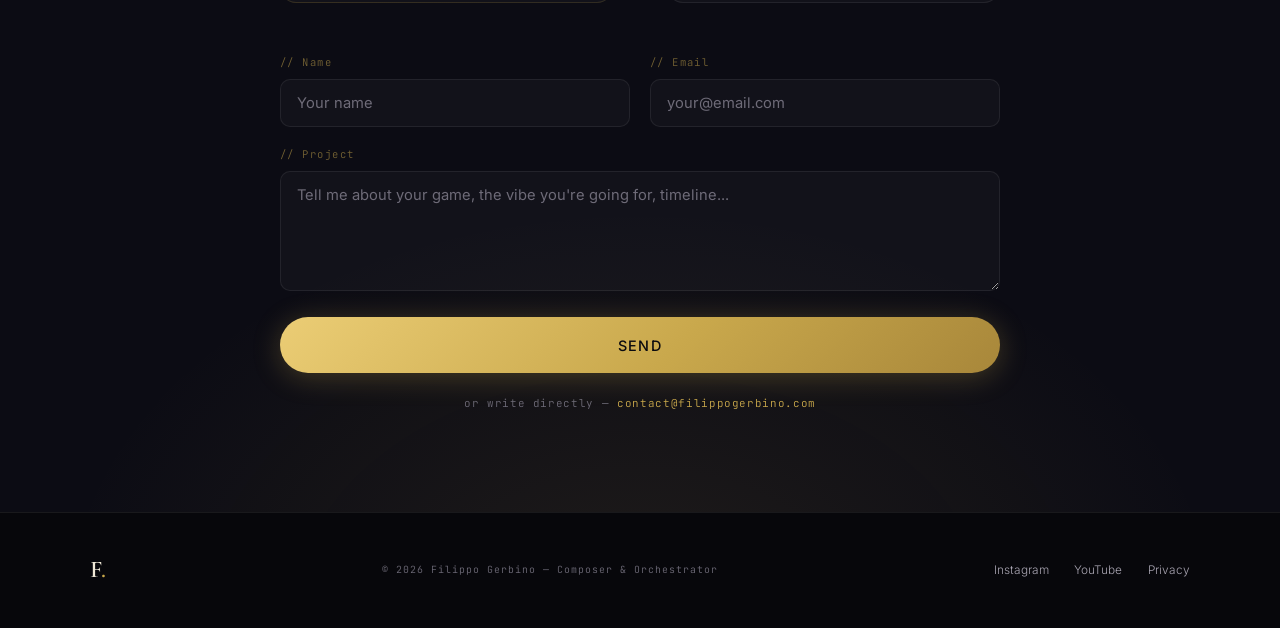
==== commit c1edae91: "Point every Instagram link to @gerbinoscores Replaces instagram.com/filippo__g with instagram.com/ge" ====
--- a/index.html
+++ b/index.html
@@ -38,7 +38,7 @@
         "url": "https://filippogerbino.com/",
         "image": "https://filippogerbino.com/filippo-piano.jpg",
         "sameAs": [
-          "https://www.instagram.com/filippo__g/",
+          "https://www.instagram.com/gerbinoscores/",
           "https://www.youtube.com/@GerbinoScores"
         ],
         "knowsAbout": [
@@ -720,7 +720,7 @@
       <div class="footer-logo">F<span class="gold">.</span></div>
       <p class="footer-copy mono" data-i18n="footer.copy">© <span id="footerYear">2026</span> Filippo Gerbino — Composer &amp; Orchestrator</p>
       <div class="footer-links">
-        <a href="https://www.instagram.com/filippo__g/" target="_blank" rel="noopener">Instagram</a>
+        <a href="https://www.instagram.com/gerbinoscores/" target="_blank" rel="noopener">Instagram</a>
         <a href="https://www.youtube.com/@GerbinoScores" target="_blank" rel="noopener">YouTube</a>
         <a href="privacy.html" data-i18n="footer.privacy">Privacy</a>
       </div>
--- a/style.css
+++ b/style.css
@@ -1436,6 +1436,76 @@
   text-align: center;
   font-size: 0.66rem; letter-spacing: 0.1em;
   color: var(--mist-dim);
+}
+
+/* ==========================================================================
+   CARD LANDING (card.html) — where the business-card QR code lands.
+   Music first, photo later.
+   ========================================================================== */
+.card-intro {
+  padding: calc(var(--nav-h) + clamp(2.6rem, 8vh, 5rem)) 0 0;
+  position: relative;
+}
+.card-intro-title {
+  font-family: var(--font-display);
+  font-weight: 400;
+  font-size: clamp(2.5rem, 6vw, 4.6rem);
+  line-height: 1.04;
+  letter-spacing: -0.015em;
+  animation: heroIn 1.1s var(--ease-out) 0.15s both;
+}
+.card-intro-title em { font-style: italic; font-weight: 300; color: var(--gold); }
+.card-intro-sub {
+  margin-top: 1.4rem;
+  max-width: 560px;
+  color: var(--mist);
+  font-size: clamp(0.98rem, 1.6vw, 1.1rem);
+  line-height: 1.75;
+  animation: heroIn 1.1s var(--ease-out) 0.3s both;
+}
+.card-intro-actions { margin-top: 2.2rem; }
+.card-music { padding-top: clamp(2.6rem, 7vh, 4.5rem); }
+
+.card-about-grid {
+  display: grid;
+  grid-template-columns: minmax(0, 320px) minmax(0, 1fr);
+  gap: clamp(2rem, 5vw, 4rem);
+  align-items: center;
+}
+.card-about-photo {
+  border-radius: 20px;
+  overflow: hidden;
+  border: 1px solid var(--line);
+  aspect-ratio: 4 / 5;
+  width: 100%;
+}
+.card-about-photo img {
+  width: 100%; height: 100%;
+  object-fit: cover;
+  object-position: center 30%;
+  filter: saturate(0.85) contrast(1.05);
+}
+
+.card-contact-actions {
+  margin-top: 2.4rem;
+  display: flex; gap: 1rem; justify-content: center; flex-wrap: wrap;
+}
+.card-contact-actions .btn-ghost { text-transform: none; letter-spacing: 0.02em; }
+.card-socials {
+  margin-top: 2.2rem;
+  display: flex; gap: 1.6rem; justify-content: center; flex-wrap: wrap;
+  font-size: 0.74rem; letter-spacing: 0.1em;
+  color: var(--mist);
+}
+.card-socials a:hover { color: var(--gold); }
+
+@media (max-width: 860px) {
+  .card-about-grid { grid-template-columns: 1fr; }
+  .card-about-photo { max-width: 260px; }
+}
+@media (max-width: 480px) {
+  .card-contact-actions { flex-direction: column; align-items: stretch; }
+  .card-contact-actions .btn-ghost { font-size: 0.82rem; }
 }
 
 /* ── Responsive ────────────────────────────────────────────────────────── */
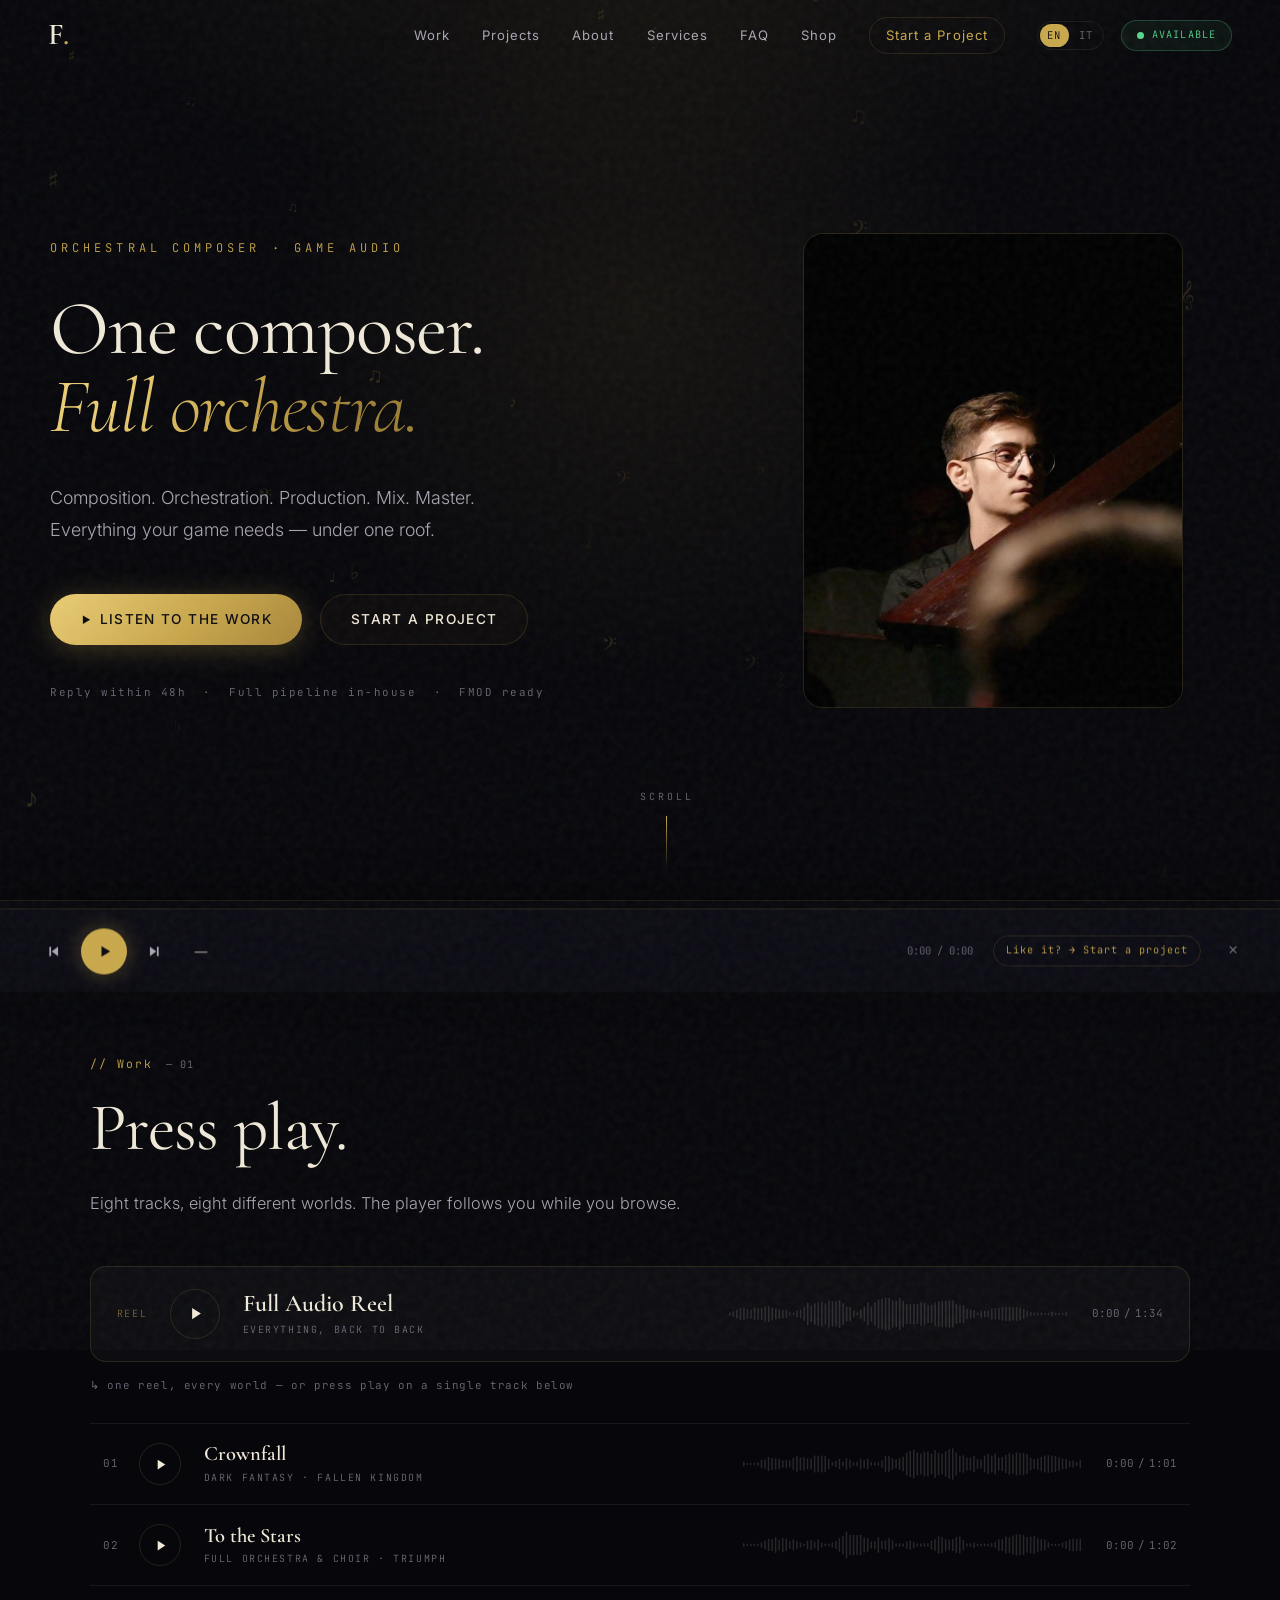
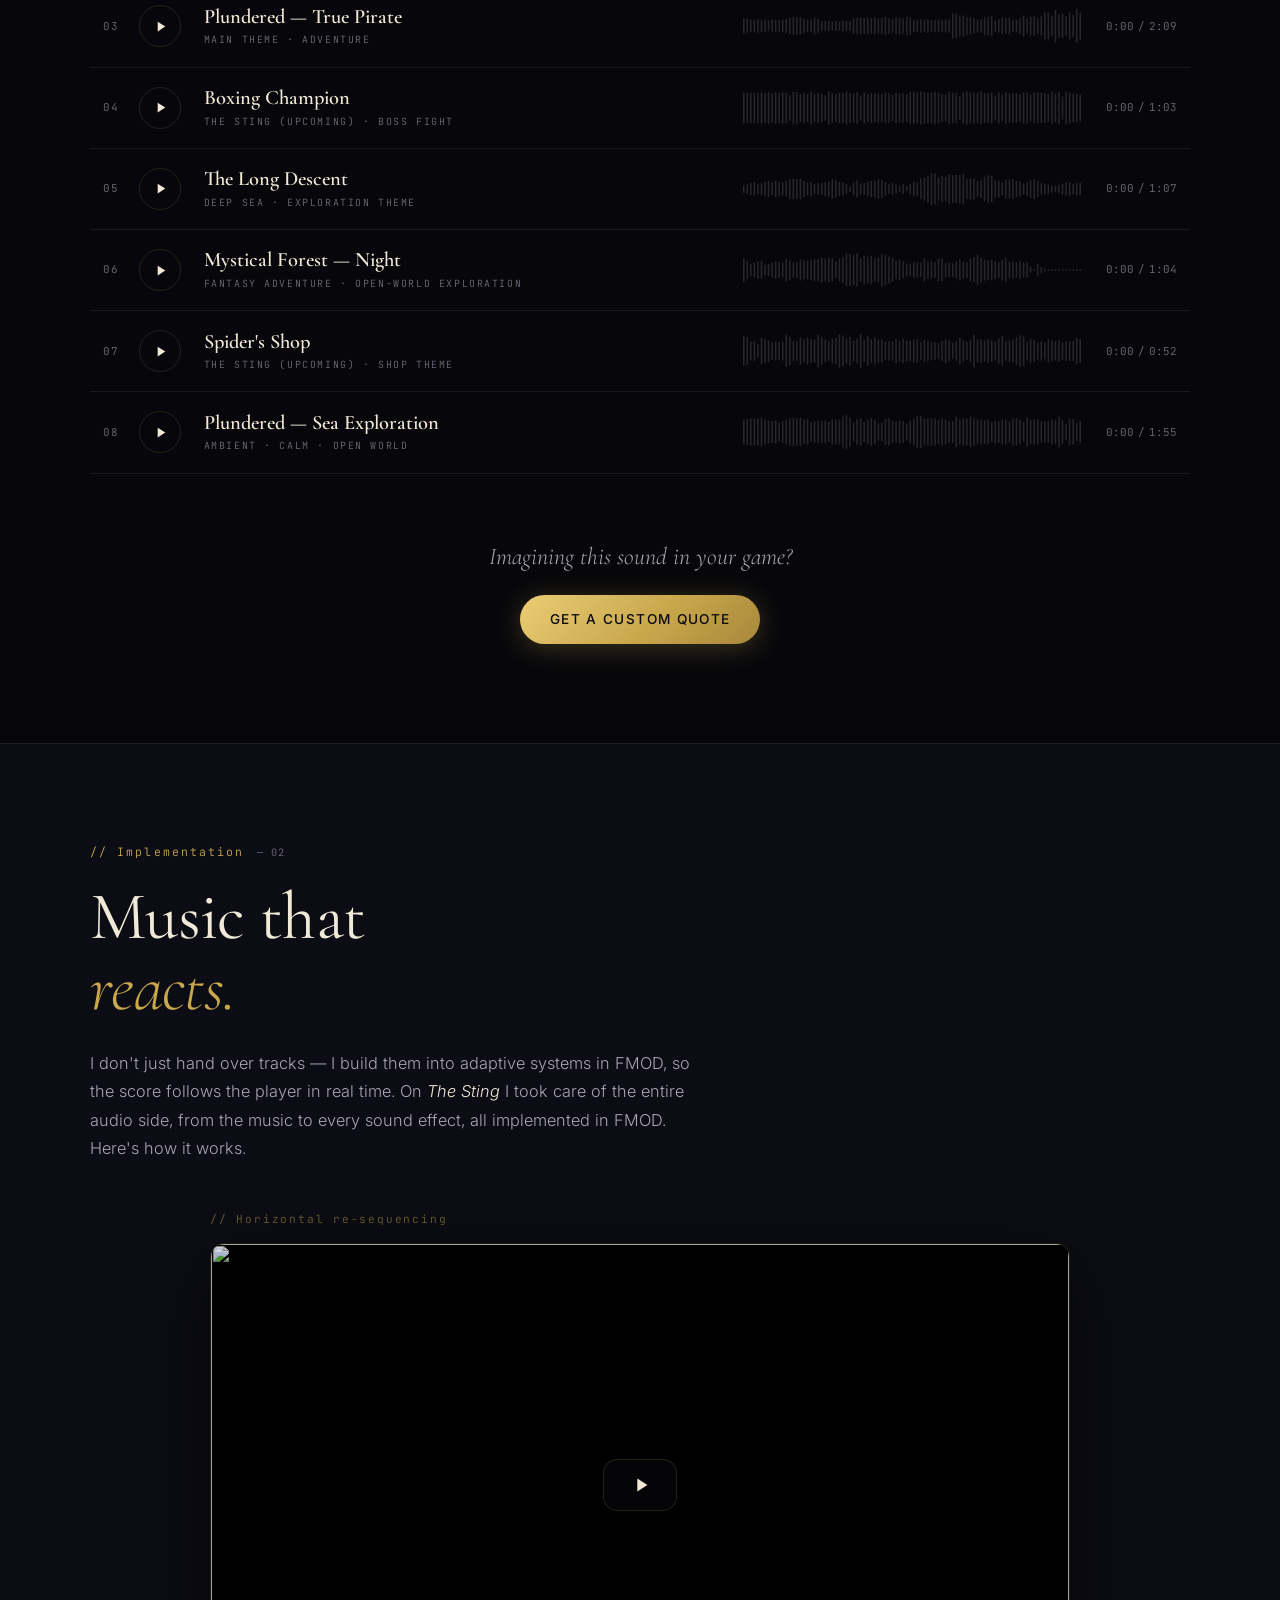
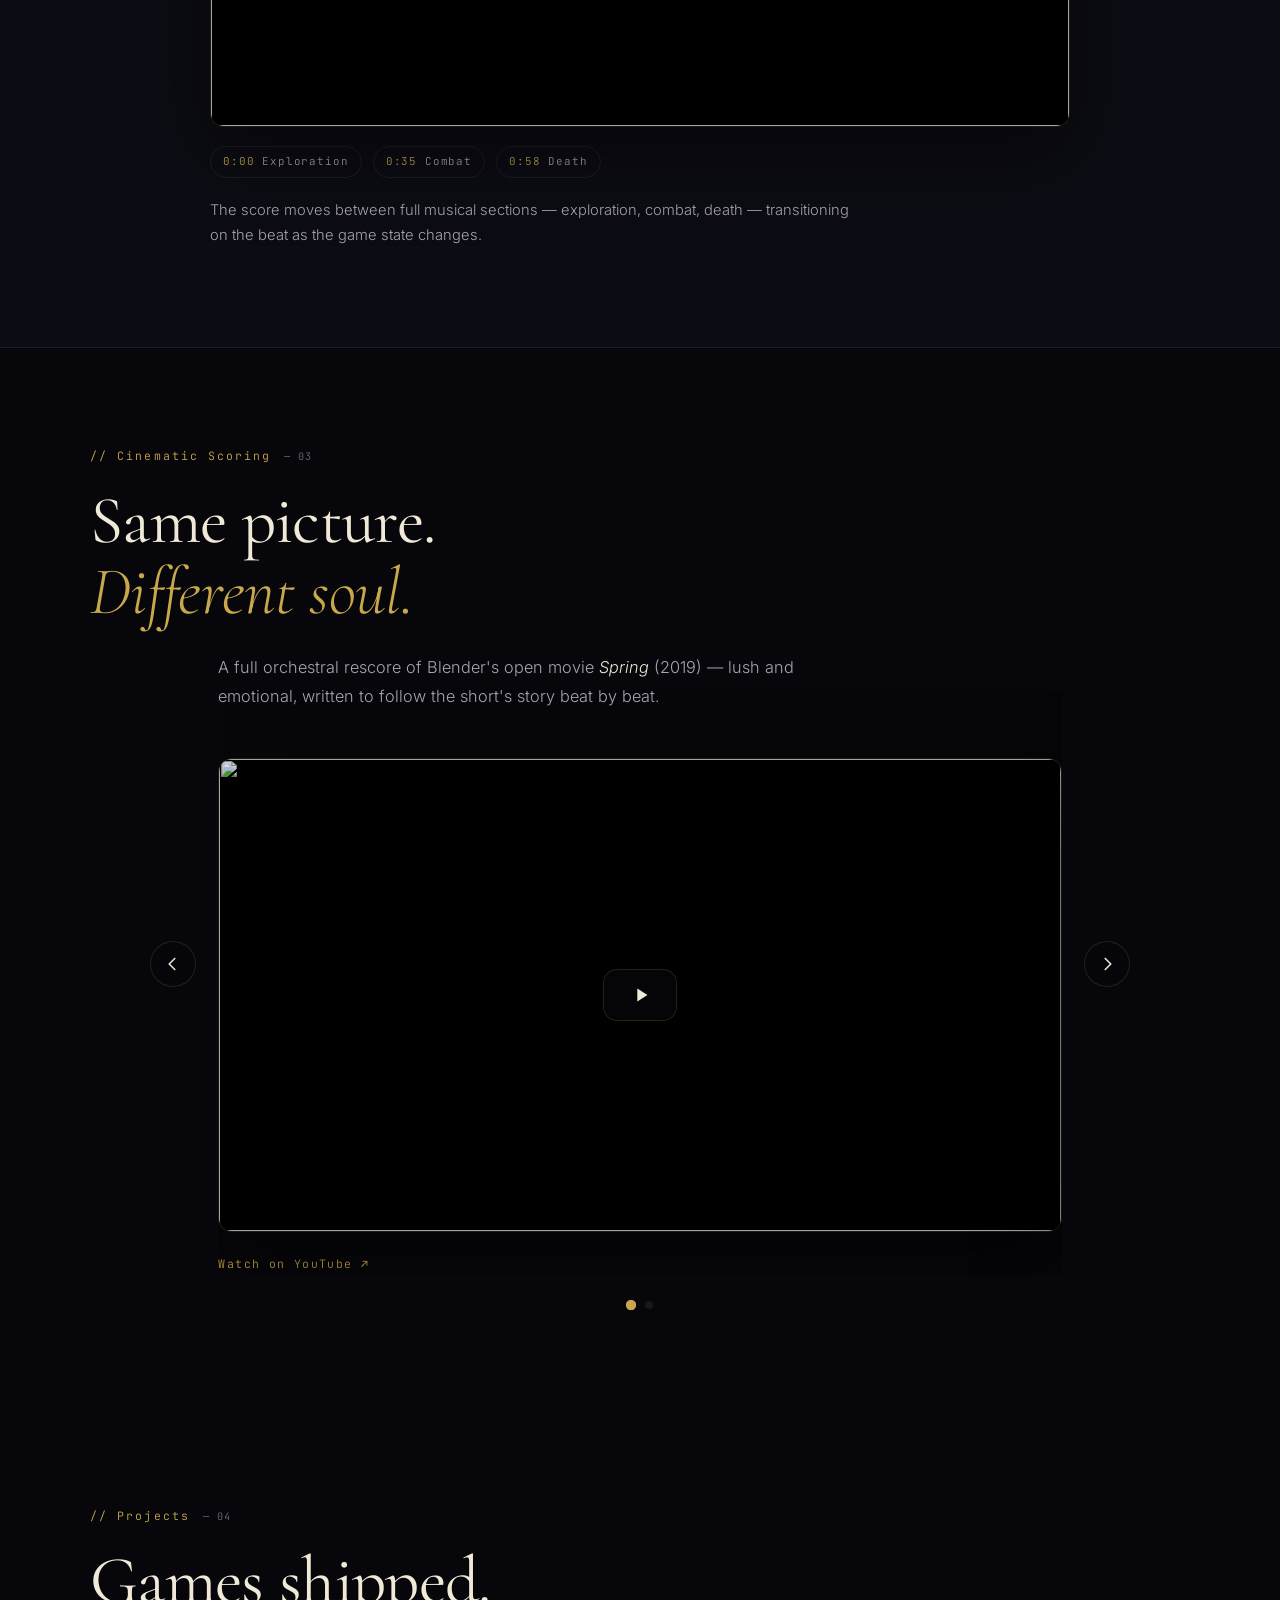
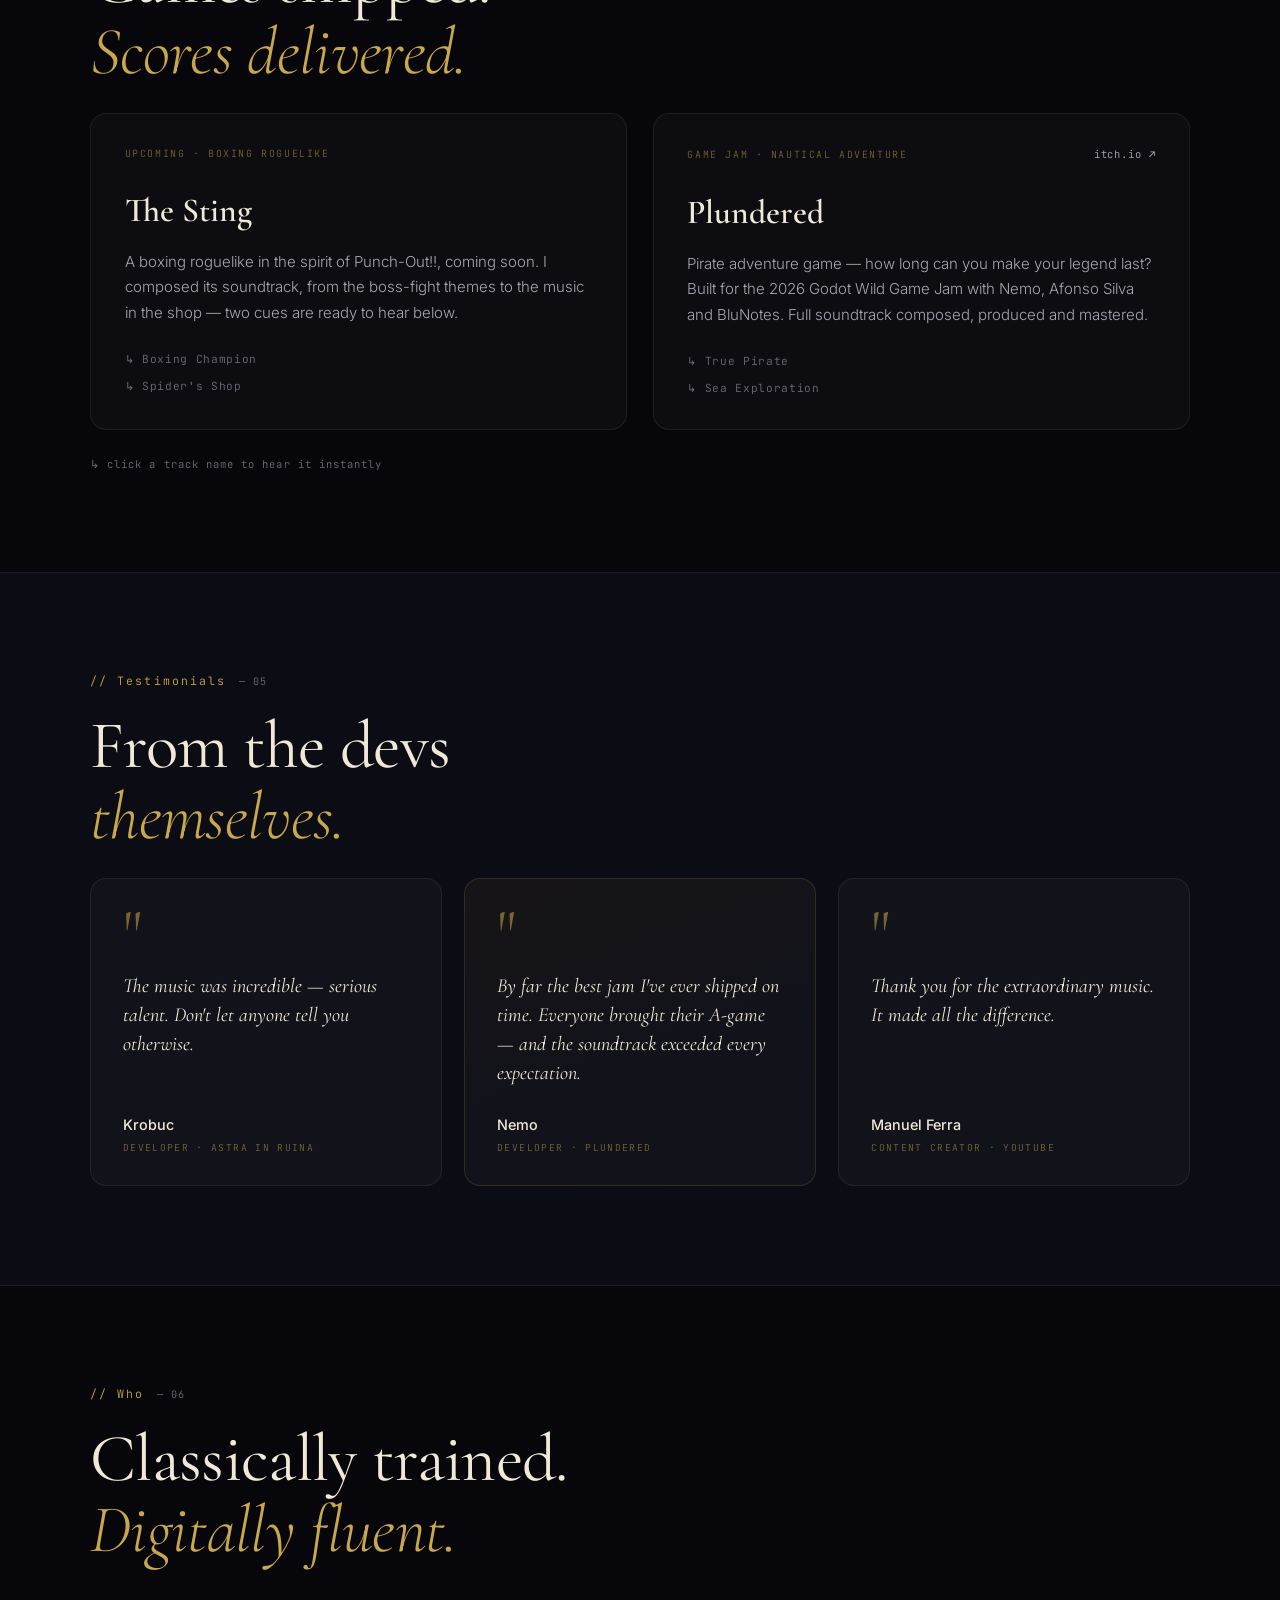
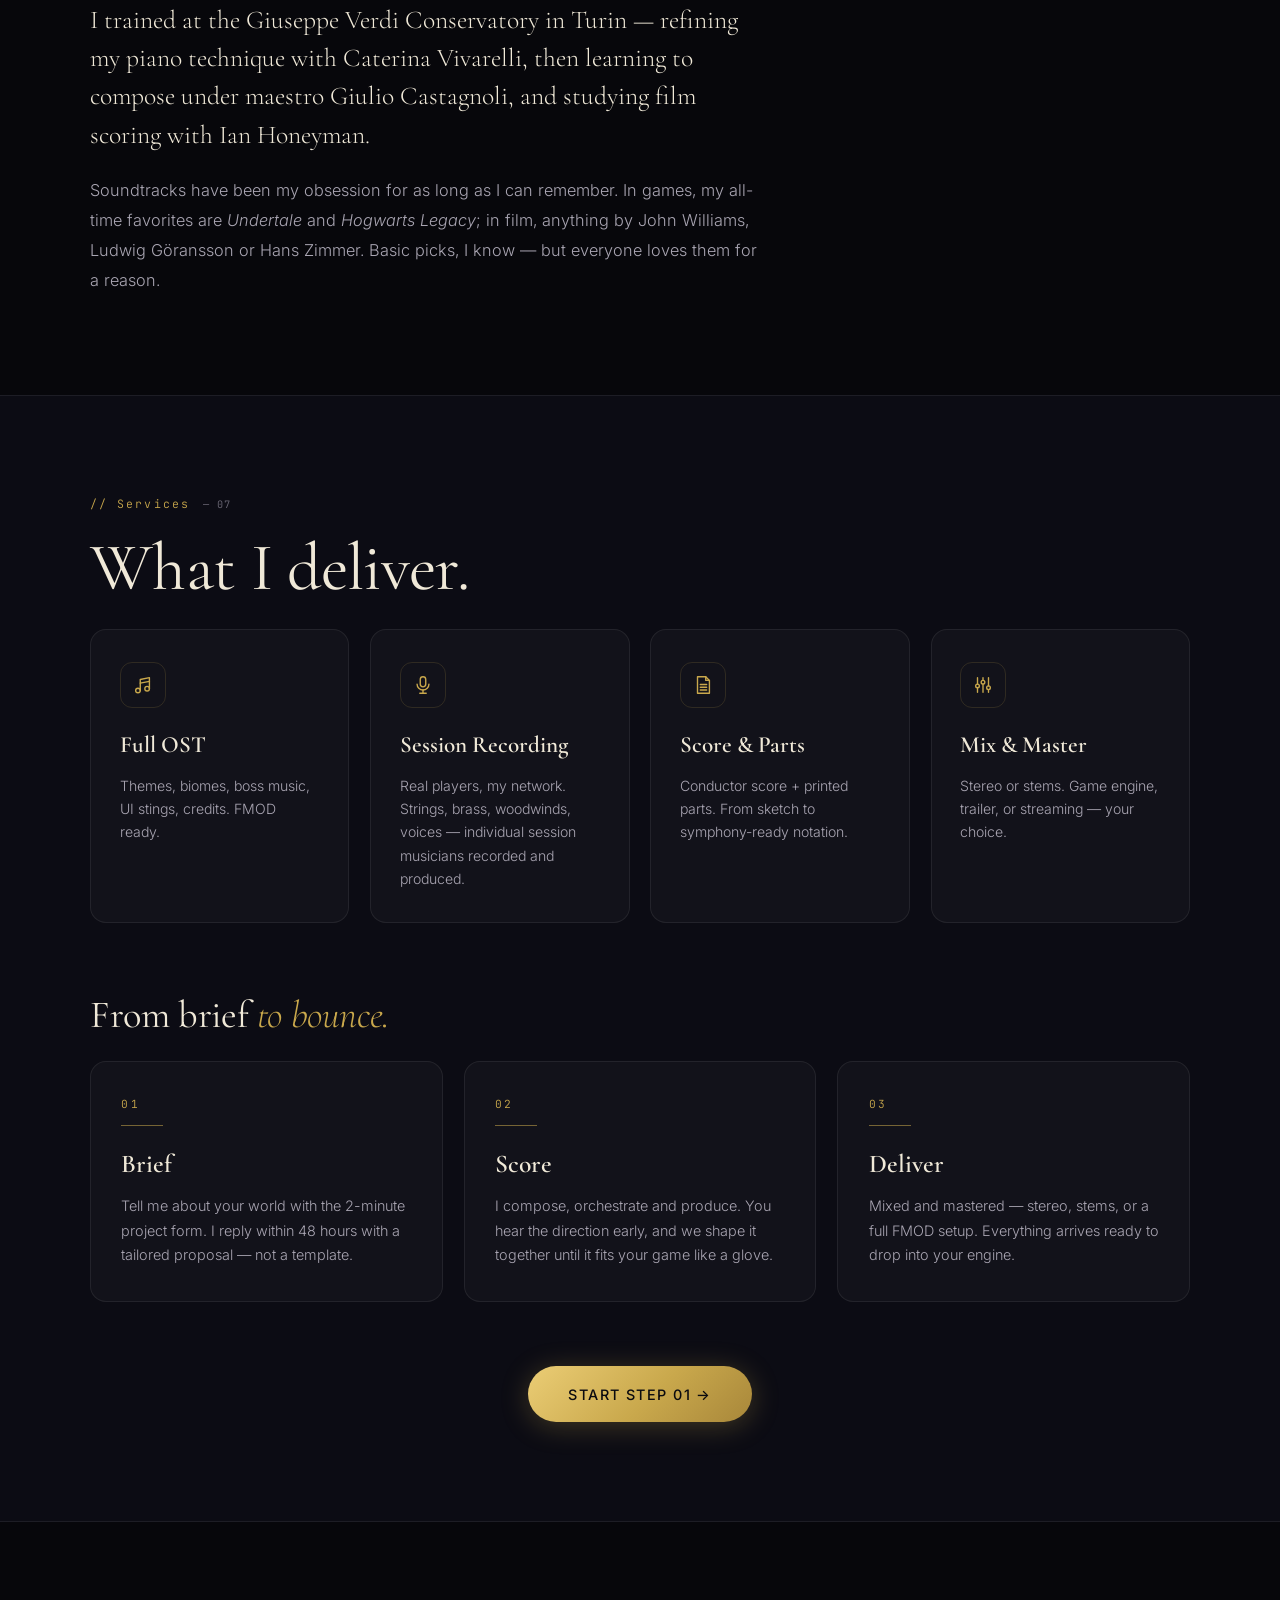
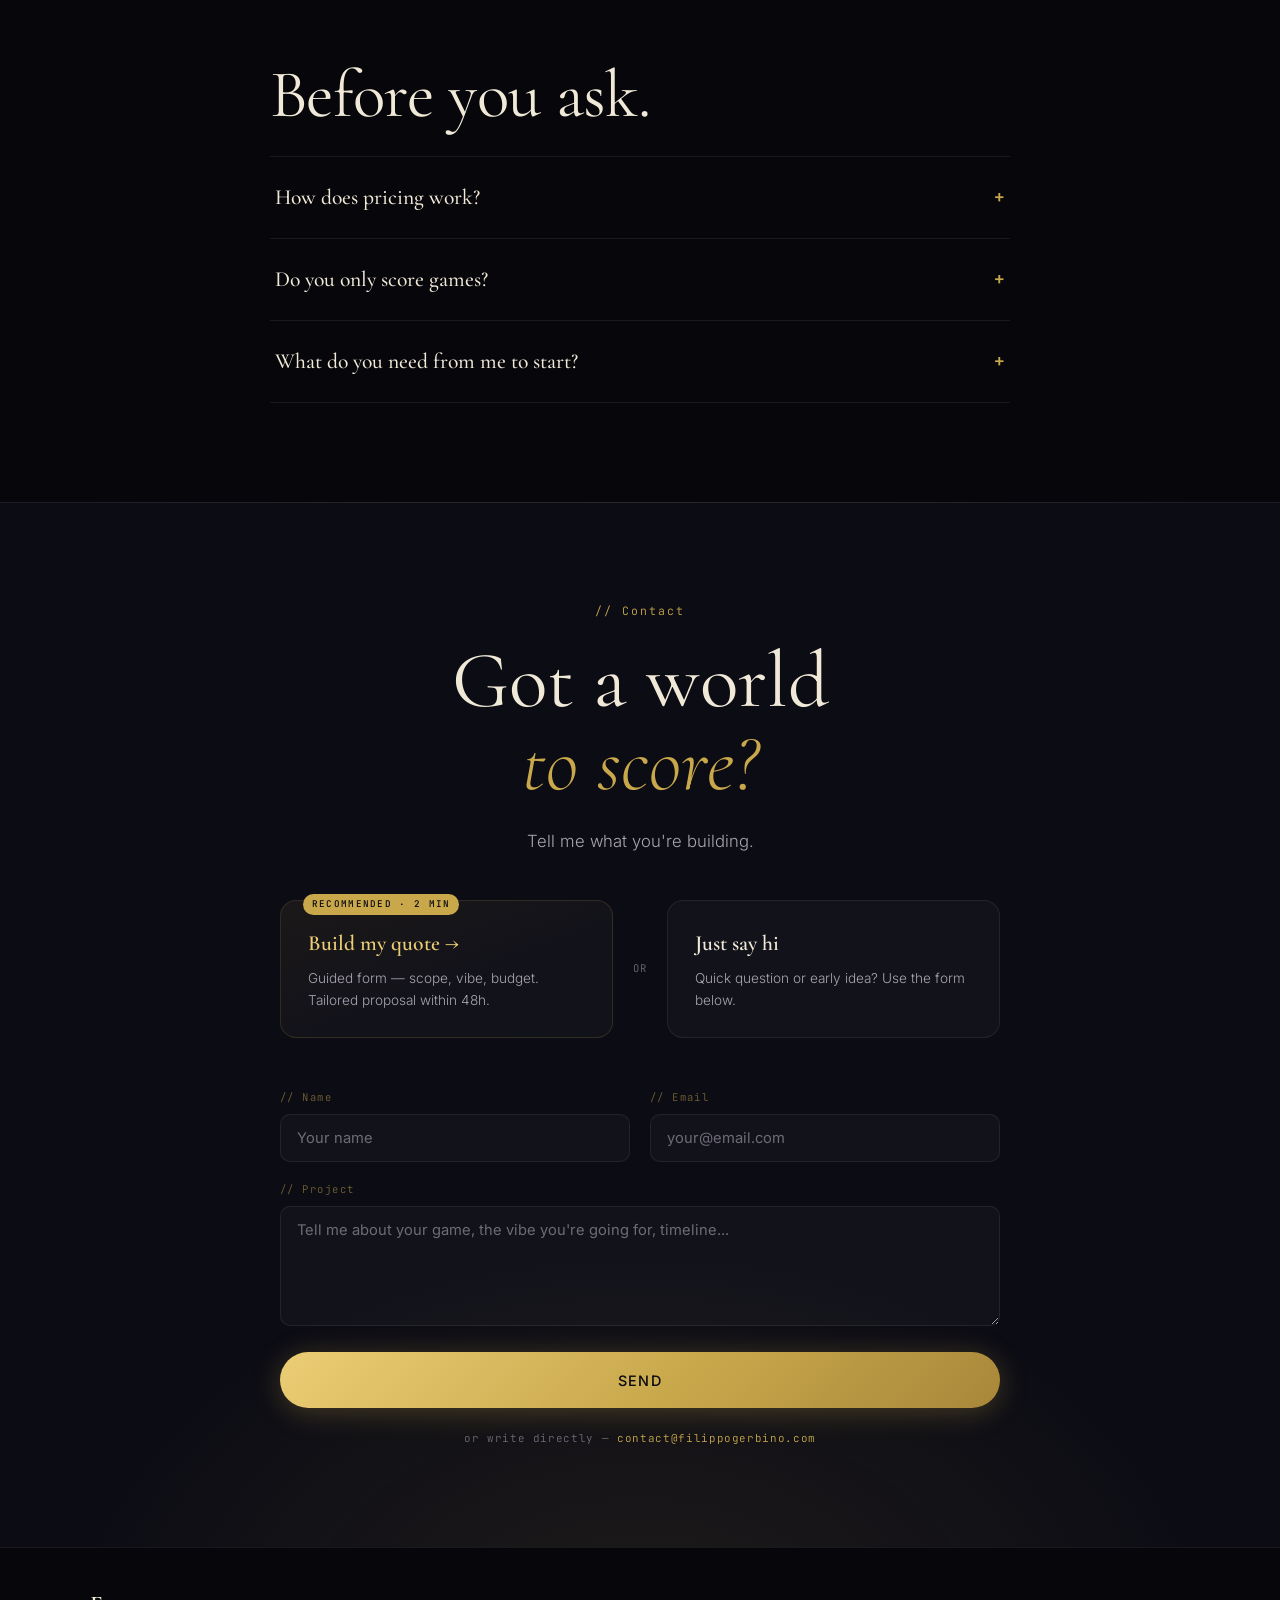
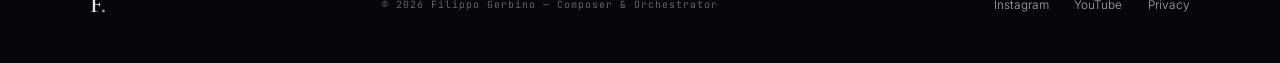
==== commit a218e96a: "Home: The Sting project, new bio, trimmed repeats, mobile hero fix - Projects: replace Astra in Ruin" ====
--- a/index.html
+++ b/index.html
@@ -3,14 +3,14 @@
 <head>
   <meta charset="UTF-8" />
   <meta name="viewport" content="width=device-width, initial-scale=1.0" />
-  <title data-i18n="meta.title">Filippo Gerbino — Composer & Orchestrator</title>
-  <meta name="description" content="Filippo Gerbino is a game and film composer, orchestrator, and producer. Specialized in full orchestral scores and immersive game audio." />
+  <title data-i18n="meta.title">Filippo Gerbino — Video Game Composer & Orchestrator</title>
+  <meta name="description" content="Filippo Gerbino is a video game composer, orchestrator and producer. Full orchestral soundtracks and adaptive game audio implemented in FMOD — for games, film and trailers." />
   <meta name="google-site-verification" content="fH-z0WxQUtoLJyPQNS2VjAHPb4ExB1XvPyHan478jnI" />
   <meta property="og:type" content="website" />
   <meta property="og:site_name" content="Filippo Gerbino" />
   <meta property="og:locale" content="en_US" />
   <meta property="og:locale:alternate" content="it_IT" />
-  <meta property="og:title" content="Filippo Gerbino — Composer & Orchestrator" />
+  <meta property="og:title" content="Filippo Gerbino — Video Game Composer & Orchestrator" />
   <meta property="og:description" content="Composition, orchestration, production, mix, and master. Everything your game needs under one roof." />
   <meta property="og:image" content="https://filippogerbino.com/preview-social.jpg" />
   <meta property="og:url" content="https://filippogerbino.com/" />
@@ -33,8 +33,8 @@
         "@type": "Person",
         "@id": "https://filippogerbino.com/#filippo",
         "name": "Filippo Gerbino",
-        "jobTitle": "Composer & Orchestrator",
-        "description": "Game and film composer, orchestrator and producer specialised in full orchestral scores and immersive game audio.",
+        "jobTitle": "Video Game Composer & Orchestrator",
+        "description": "Video game and film composer, orchestrator and producer specialised in full orchestral scores and adaptive game audio.",
         "url": "https://filippogerbino.com/",
         "image": "https://filippogerbino.com/filippo-piano.jpg",
         "sameAs": [
@@ -148,7 +148,7 @@
       <span data-i18n="mq.scoring">Orchestral Scoring</span><span class="dot">·</span>
       <span data-i18n="mq.live">Live Recording Sessions</span><span class="dot">·</span>
       <span data-i18n="mq.pipeline">Full Pipeline</span><span class="dot">·</span>
-      <span>Cubase 15</span><span class="dot">·</span>
+      <span>Sound Design</span><span class="dot">·</span>
       <span>Mix &amp; Master</span><span class="dot">·</span>
       <span data-i18n="mq.written">Written Orchestrations</span><span class="dot">·</span>
       <span data-i18n="mq.gfs">Game · Film · Series</span><span class="dot">·</span>
@@ -156,7 +156,7 @@
       <span data-i18n="mq.scoring">Orchestral Scoring</span><span class="dot">·</span>
       <span data-i18n="mq.live">Live Recording Sessions</span><span class="dot">·</span>
       <span data-i18n="mq.pipeline">Full Pipeline</span><span class="dot">·</span>
-      <span>Cubase 15</span><span class="dot">·</span>
+      <span>Sound Design</span><span class="dot">·</span>
       <span>Mix &amp; Master</span><span class="dot">·</span>
       <span data-i18n="mq.written">Written Orchestrations</span><span class="dot">·</span>
       <span data-i18n="mq.gfs">Game · Film · Series</span><span class="dot">·</span>
@@ -327,7 +327,8 @@
       <h2 class="section-title reveal" data-i18n="impl.title">Music that<br/><em>reacts.</em></h2>
       <p class="section-sub reveal" data-i18n="impl.sub">
         I don't just hand over tracks — I build them into adaptive systems in FMOD, so the
-        score follows the player in real time. Here's how it works.
+        score follows the player in real time. On <em>The Sting</em> I took care of the entire
+        audio side, from the music to every sound effect, all implemented in FMOD. Here's how it works.
       </p>
 
       <figure class="impl-item reveal">
@@ -431,10 +432,14 @@
 
         <article class="project-card tilt reveal reveal-delay-1">
           <div class="project-header">
-            <span class="project-type mono" data-i18n="proj1.type">Game Jam · Tactical RPG</span>
-          </div>
-          <h3 class="project-title">Astra in Ruina</h3>
-          <p class="project-desc" data-i18n="proj1.desc">Turn-based sci-fi survival game — fight an endless horde of demonic entities. Full OST composed, produced and mastered solo.</p>
+            <span class="project-type mono" data-i18n="proj1.type">Upcoming · Boxing Roguelike</span>
+          </div>
+          <h3 class="project-title">The Sting</h3>
+          <p class="project-desc" data-i18n="proj1.desc">A boxing roguelike in the spirit of Punch-Out!!, coming soon. I composed its soundtrack, from the boss-fight themes to the music in the shop — two cues are ready to hear below.</p>
+          <div class="project-tracks mono">
+            <button type="button" class="proj-track-link" data-play-src="audio/boxing-champion.mp3">↳ Boxing Champion</button>
+            <button type="button" class="proj-track-link" data-play-src="audio/spiders-shop.mp3">↳ Spider's Shop</button>
+          </div>
         </article>
 
         <article class="project-card tilt reveal reveal-delay-2">
@@ -499,53 +504,18 @@
       <p class="section-eyebrow mono reveal"><span data-i18n="about.eyebrow">// Who</span> <span class="eyebrow-num">06</span></p>
       <h2 class="section-title reveal" data-i18n="about.title">Classically trained.<br/><em>Digitally fluent.</em></h2>
 
-      <div class="stat-row reveal reveal-delay-1">
-        <div class="stat-block">
-          <span class="stat-num">𝄞</span>
-          <span class="stat-label" data-i18n="about.stat1">Classical Pianist<br/>Conservatorio</span>
-        </div>
-        <div class="stat-block">
-          <span class="stat-num">1</span>
-          <span class="stat-label" data-i18n="about.stat2">Studio.<br/>Full pipeline.</span>
-        </div>
-        <div class="stat-block">
-          <span class="stat-num">∞</span>
-          <span class="stat-label" data-i18n="about.stat3">Session musicians<br/>on call</span>
-        </div>
-      </div>
-
-      <p class="about-single reveal reveal-delay-2" data-i18n="about.single">
-        I write, orchestrate, record, mix and master — solo.
-        When the project needs real players, I bring them in.
-      </p>
-
-      <div class="about-tags reveal reveal-delay-3">
-        <span class="tag">Conservatorio</span>
-        <span class="tag">Cubase 15</span>
-        <span class="tag" data-i18n="about.tagSession">Session Musicians</span>
-        <span class="tag">FMOD</span>
-        <span class="tag" data-i18n="about.tagStems">Stems delivery</span>
-      </div>
-
-      <!-- TRAINING -->
-      <div class="training-row reveal">
-        <p class="training-eyebrow mono" data-i18n="train.eyebrow">// Training</p>
-        <div class="training-grid">
-          <div class="training-item">
-            <span class="training-name">Ian Honeyman</span>
-            <span class="training-label mono" data-i18n="train.l1">Film Scoring</span>
-          </div>
-          <div class="training-divider"></div>
-          <div class="training-item">
-            <span class="training-name">Giulio Castagnoli</span>
-            <span class="training-label mono" data-i18n="train.l2">Classical Composition</span>
-          </div>
-          <div class="training-divider"></div>
-          <div class="training-item">
-            <span class="training-name">Conservatorio</span>
-            <span class="training-label mono" data-i18n="train.l3">Classical Piano</span>
-          </div>
-        </div>
+      <div class="about-bio">
+        <p class="about-lead reveal reveal-delay-1" data-i18n="about.bio1">
+          I trained at the Giuseppe Verdi Conservatory in Turin — refining my piano technique
+          with Caterina Vivarelli, then learning to compose under maestro Giulio Castagnoli,
+          and studying film scoring with Ian Honeyman.
+        </p>
+        <p class="reveal reveal-delay-2" data-i18n="about.bio2">
+          Soundtracks have been my obsession for as long as I can remember. In games, my
+          all-time favorites are <em>Undertale</em> and <em>Hogwarts Legacy</em>; in film,
+          anything by John Williams, Ludwig Göransson or Hans Zimmer. Basic picks, I know —
+          but everyone loves them for a reason.
+        </p>
       </div>
     </div>
   </section>
@@ -557,34 +527,29 @@
       <h2 class="section-title reveal" data-i18n="services.title">What I deliver.</h2>
       <div class="services-grid">
         <div class="service-card tilt reveal reveal-delay-1">
-          <div class="service-icon" aria-hidden="true">🎬</div>
+          <div class="service-icon" aria-hidden="true"><svg viewBox="0 0 24 24"><path d="M9 18V6l10-2v12"/><path d="M9 10l10-2"/><circle cx="6.5" cy="18" r="2.5"/><circle cx="16.5" cy="16" r="2.5"/></svg></div>
           <h3 data-i18n="svc1.title">Full OST</h3>
           <p data-i18n="svc1.desc">Themes, biomes, boss music, UI stings, credits. FMOD ready.</p>
         </div>
         <div class="service-card tilt reveal reveal-delay-2">
-          <div class="service-icon" aria-hidden="true">🎻</div>
+          <div class="service-icon" aria-hidden="true"><svg viewBox="0 0 24 24"><rect x="9" y="3" width="6" height="11" rx="3"/><path d="M5.5 11a6.5 6.5 0 0 0 13 0"/><path d="M12 17.5V21"/><path d="M8.5 21h7"/></svg></div>
           <h3 data-i18n="svc2.title">Session Recording</h3>
           <p data-i18n="svc2.desc">Real players, my network. Strings, brass, woodwinds, voices — individual session musicians recorded and produced.</p>
         </div>
         <div class="service-card tilt reveal reveal-delay-3">
-          <div class="service-icon" aria-hidden="true">🎹</div>
+          <div class="service-icon" aria-hidden="true"><svg viewBox="0 0 24 24"><path d="M6 3h9l4 4v14H6z"/><path d="M15 3v4h4"/><path d="M9 11.5h7M9 14.5h7M9 17.5h7"/></svg></div>
           <h3 data-i18n="svc3.title">Score &amp; Parts</h3>
           <p data-i18n="svc3.desc">Conductor score + printed parts. From sketch to symphony-ready notation.</p>
         </div>
         <div class="service-card tilt reveal reveal-delay-4">
-          <div class="service-icon" aria-hidden="true">⚙️</div>
+          <div class="service-icon" aria-hidden="true"><svg viewBox="0 0 24 24"><path d="M6 4v7M6 15v5M12 4v3M12 11v9M18 4v9M18 17v3"/><circle cx="6" cy="13" r="2"/><circle cx="12" cy="9" r="2"/><circle cx="18" cy="15" r="2"/></svg></div>
           <h3>Mix &amp; Master</h3>
           <p data-i18n="svc4.desc">Stereo or stems. Game engine, trailer, or streaming — your choice.</p>
         </div>
       </div>
-    </div>
-  </section>
-
-  <!-- PROCESS -->
-  <section class="process section" id="process">
-    <div class="container">
-      <p class="section-eyebrow mono reveal"><span data-i18n="process.eyebrow">// Process</span> <span class="eyebrow-num">08</span></p>
-      <h2 class="section-title reveal" data-i18n="process.title">From brief<br/><em>to bounce.</em></h2>
+
+      <!-- PROCESS (lives inside Services: what I deliver → how we get there) -->
+      <h3 class="section-title process-heading reveal" id="process" data-i18n="process.title">From brief <em>to bounce.</em></h3>
 
       <ol class="process-steps">
         <li class="process-step reveal reveal-delay-1">
@@ -613,31 +578,10 @@
   <!-- FAQ -->
   <section class="faq section" id="faq">
     <div class="container narrow">
-      <p class="section-eyebrow mono reveal"><span data-i18n="faq.eyebrow">// FAQ</span> <span class="eyebrow-num">09</span></p>
+      <p class="section-eyebrow mono reveal"><span data-i18n="faq.eyebrow">// FAQ</span> <span class="eyebrow-num">08</span></p>
       <h2 class="section-title reveal" data-i18n="faq.title">Before you ask.</h2>
 
       <div class="faq-list reveal">
-        <div class="faq-item">
-          <button type="button" class="faq-q" aria-expanded="false">
-            <span data-i18n="faq.q1">What exactly do I get at the end?</span>
-            <span class="faq-icon" aria-hidden="true">+</span>
-          </button>
-          <div class="faq-a"><div class="faq-a-inner"><p data-i18n="faq.a1">Whatever your pipeline needs: stereo masters, separated stems for your audio engine, or a complete FMOD project with adaptive triggers — plus written scores and parts if you're recording live.</p></div></div>
-        </div>
-        <div class="faq-item">
-          <button type="button" class="faq-q" aria-expanded="false">
-            <span data-i18n="faq.q2">Can the music react to gameplay?</span>
-            <span class="faq-icon" aria-hidden="true">+</span>
-          </button>
-          <div class="faq-a"><div class="faq-a-inner"><p data-i18n="faq.a2">Yes — that's my specialty. I build adaptive systems in FMOD where the score transitions on the beat between exploration, combat and everything in between. See the demo in the Implementation section above.</p></div></div>
-        </div>
-        <div class="faq-item">
-          <button type="button" class="faq-q" aria-expanded="false">
-            <span data-i18n="faq.q3">Do you work with real musicians?</span>
-            <span class="faq-icon" aria-hidden="true">+</span>
-          </button>
-          <div class="faq-a"><div class="faq-a-inner"><p data-i18n="faq.a3">When the project calls for it, yes. I have a network of session musicians — strings, brass, woodwinds, voices — recorded and produced individually on top of the virtual orchestra.</p></div></div>
-        </div>
         <div class="faq-item">
           <button type="button" class="faq-q" aria-expanded="false">
             <span data-i18n="faq.q4">How does pricing work?</span>
--- a/style.css
+++ b/style.css
@@ -852,6 +852,14 @@
 
 .about-single { color: var(--mist); font-size: 1.05rem; line-height: 1.8; max-width: 480px; }
 
+.about-bio { max-width: 680px; margin-top: 2.2rem; }
+.about-bio p { color: var(--mist); font-size: 1.02rem; line-height: 1.85; }
+.about-bio p + p { margin-top: 1.3rem; }
+.about-bio .about-lead {
+  font-family: var(--font-display);
+  font-size: clamp(1.3rem, 2.4vw, 1.6rem); line-height: 1.5;
+  color: var(--parchment);
+}
 .about-tags { display: flex; flex-wrap: wrap; gap: 0.6rem; margin-top: 2rem; }
 .tag {
   font-family: var(--font-mono);
@@ -888,7 +896,19 @@
   transition: border-color 0.4s, transform 0.4s var(--ease-out), box-shadow 0.4s;
 }
 .service-card:hover { border-color: var(--line); box-shadow: 0 16px 50px rgba(0, 0, 0, 0.4); }
-.service-icon { font-size: 1.7rem; margin-bottom: 1.1rem; }
+.service-icon {
+  width: 46px; height: 46px;
+  display: flex; align-items: center; justify-content: center;
+  border: 1px solid var(--line);
+  border-radius: 12px;
+  color: var(--gold);
+  margin-bottom: 1.2rem;
+}
+.service-icon svg {
+  width: 22px; height: 22px;
+  fill: none; stroke: currentColor;
+  stroke-width: 1.5; stroke-linecap: round; stroke-linejoin: round;
+}
 .service-card h3 {
   font-family: var(--font-display);
   font-size: 1.45rem; font-weight: 600;
@@ -896,7 +916,12 @@
 }
 .service-card p { color: var(--mist); font-size: 0.88rem; line-height: 1.65; }
 
-/* ── Process ───────────────────────────────────────────────────────────── */
+/* ── Process (sub-block inside Services) ───────────────────────────────── */
+.section-title.process-heading {
+  font-size: clamp(1.7rem, 3.2vw, 2.4rem);
+  margin-top: clamp(3rem, 6vw, 4.5rem);
+  scroll-margin-top: calc(var(--nav-h) + 1rem);
+}
 .process-steps {
   list-style: none;
   display: grid;
@@ -1555,8 +1580,14 @@
 
   .hero-grid { grid-template-columns: 1fr; text-align: center; }
   .hero-content { max-width: 100%; margin: 0 auto; }
-  .hero-portrait { order: -1; max-width: 240px; margin: 0 auto 0.5rem; }
-  .hero-actions { justify-content: center; }
+  /* small square portrait on top, so "Listen to the work" stays on the first screen */
+  .hero { padding-top: calc(var(--nav-h) + 1rem); }
+  .hero-grid { gap: 1.4rem; }
+  .hero-portrait { order: -1; max-width: 150px; aspect-ratio: 1 / 1; margin: 0 auto; }
+  .hero-eyebrow { margin-bottom: 1.2rem; }
+  .hero-sub { margin-top: 1.4rem; }
+  .hero-actions { justify-content: center; margin-top: 1.8rem; }
+  .hero-trust { margin-top: 1.6rem; }
 
   .track-item {
     grid-template-columns: auto 1fr auto;
@@ -1584,6 +1615,9 @@
 }
 
 @media (max-width: 480px) {
+  .hero-portrait { max-width: 124px; border-radius: 16px; }
+  .hero-eyebrow { font-size: 0.66rem; letter-spacing: 0.2em; }
+  .hero-title { font-size: clamp(2rem, 10vw, 2.8rem); } /* keeps the longer Italian title on two lines */
   .hero-actions { flex-direction: column; align-items: stretch; }
   .hero-actions .btn-primary, .hero-actions .btn-ghost { width: 100%; }
   .section-title { font-size: 2.2rem; }
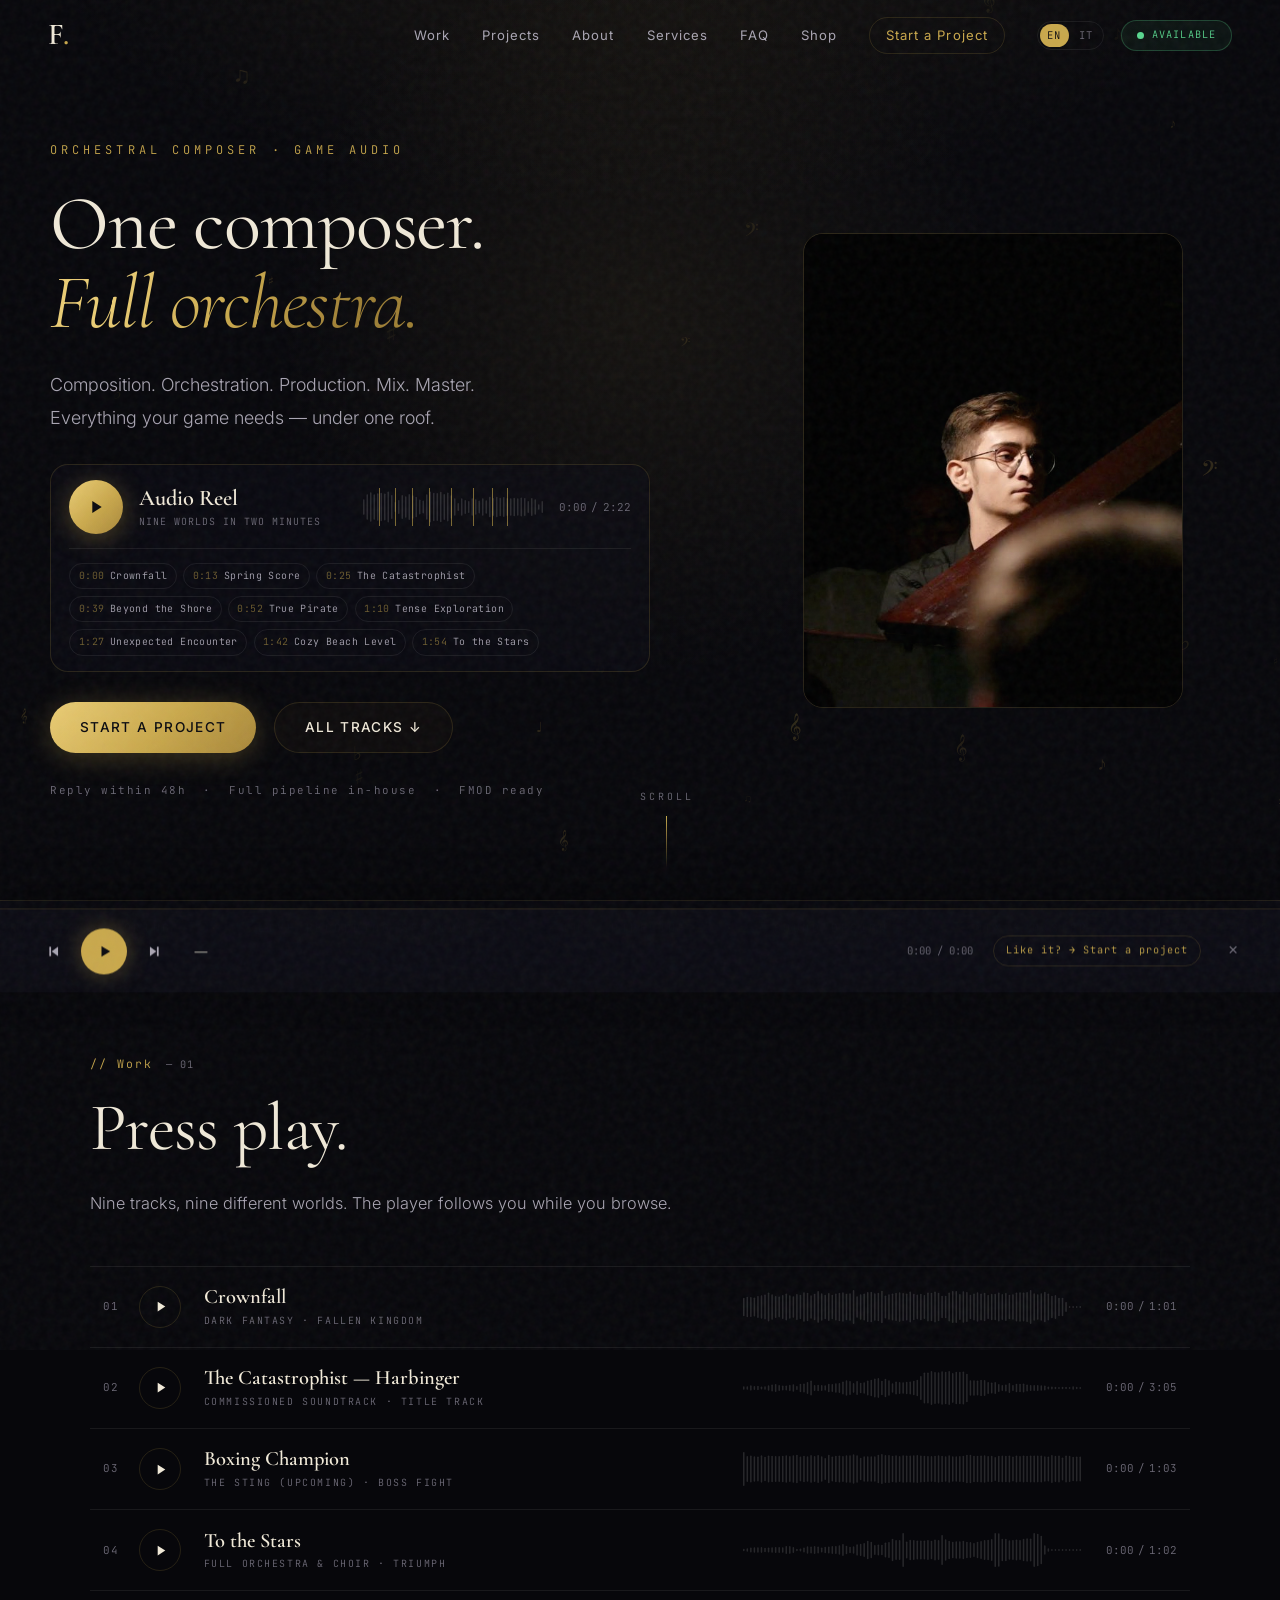
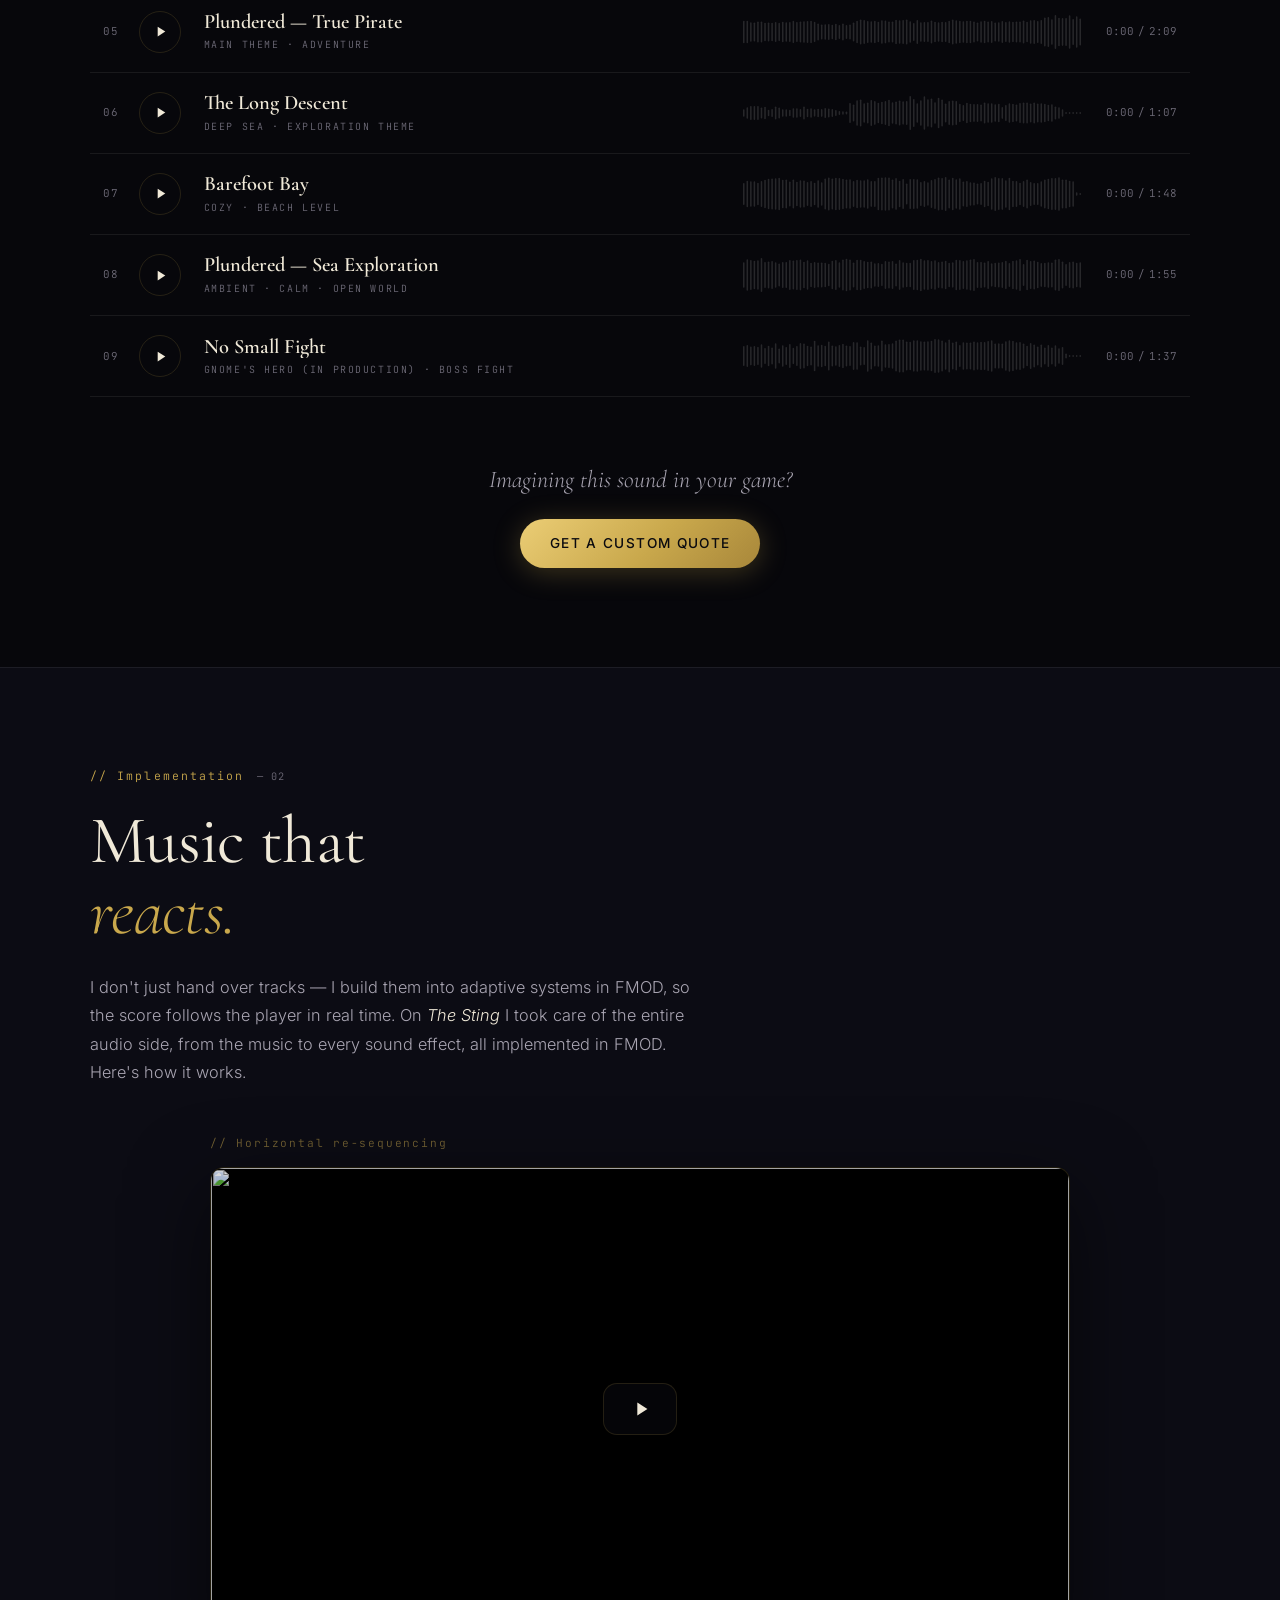
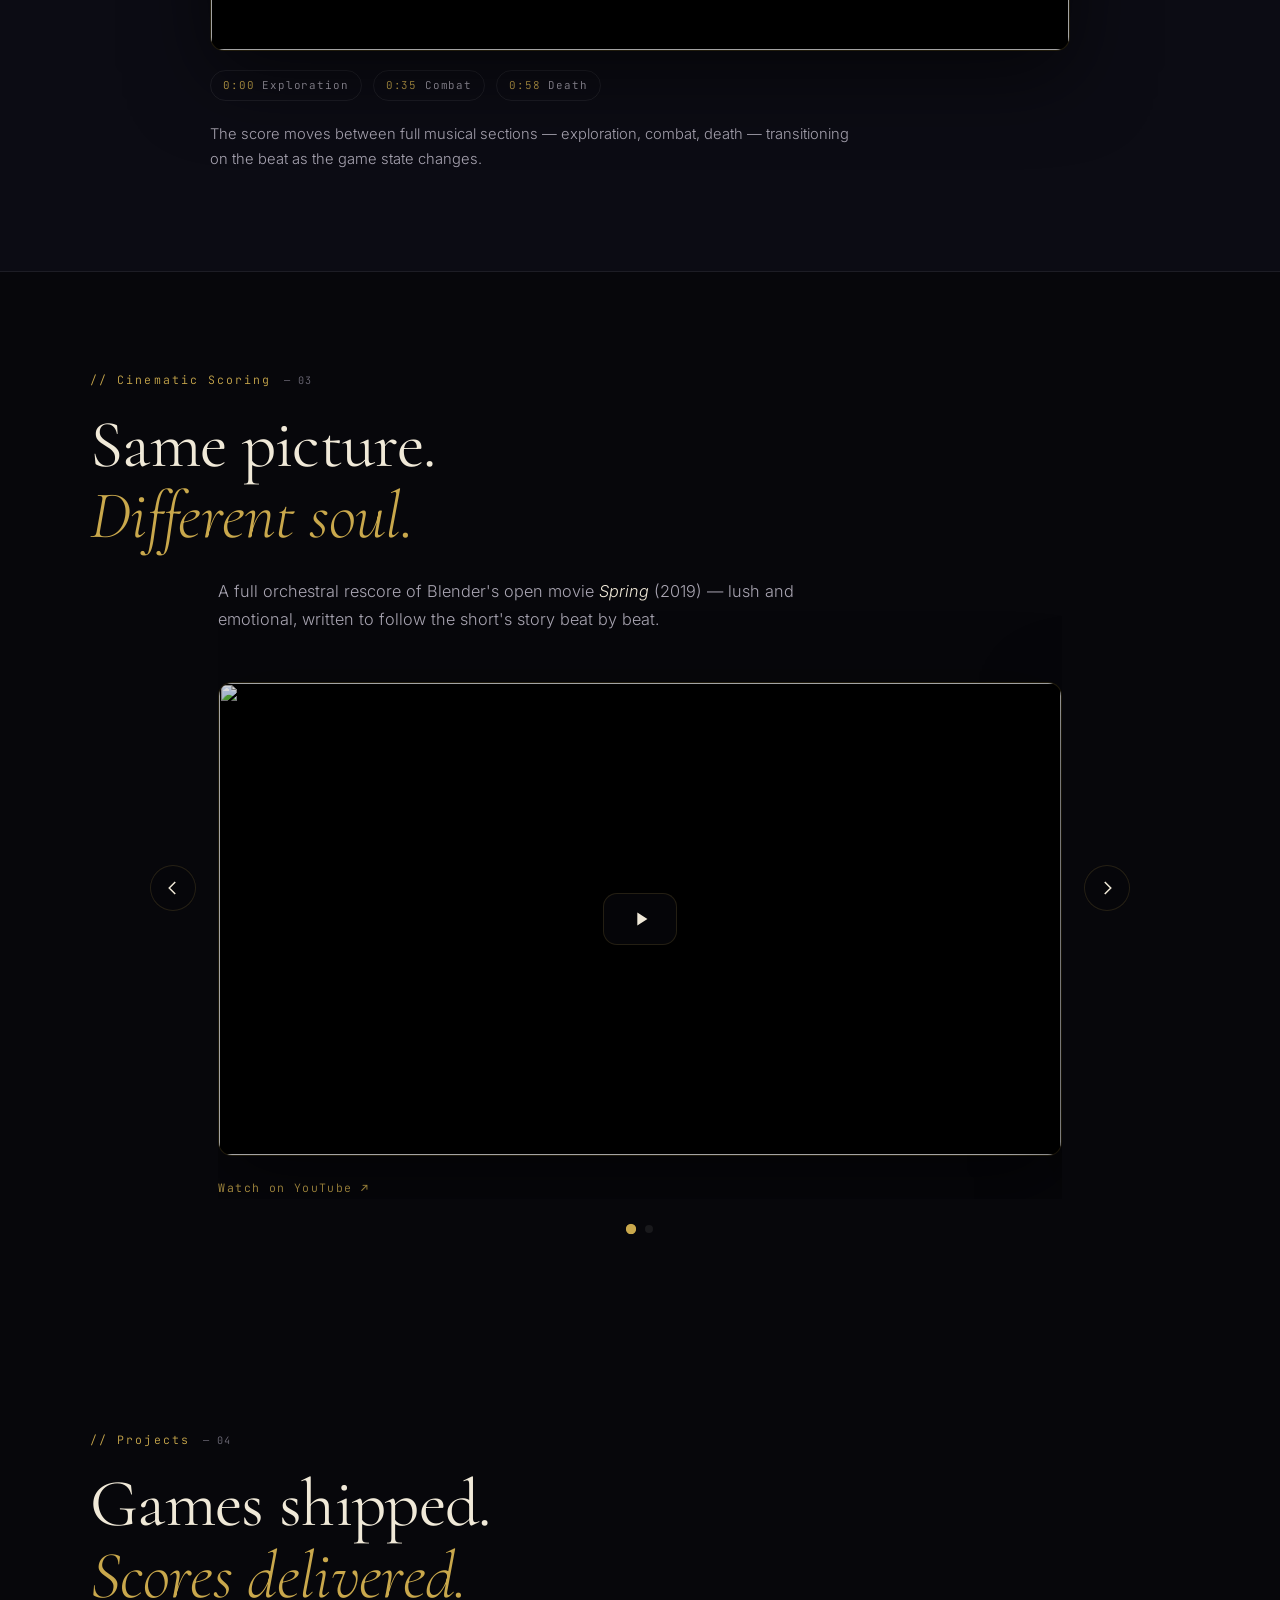
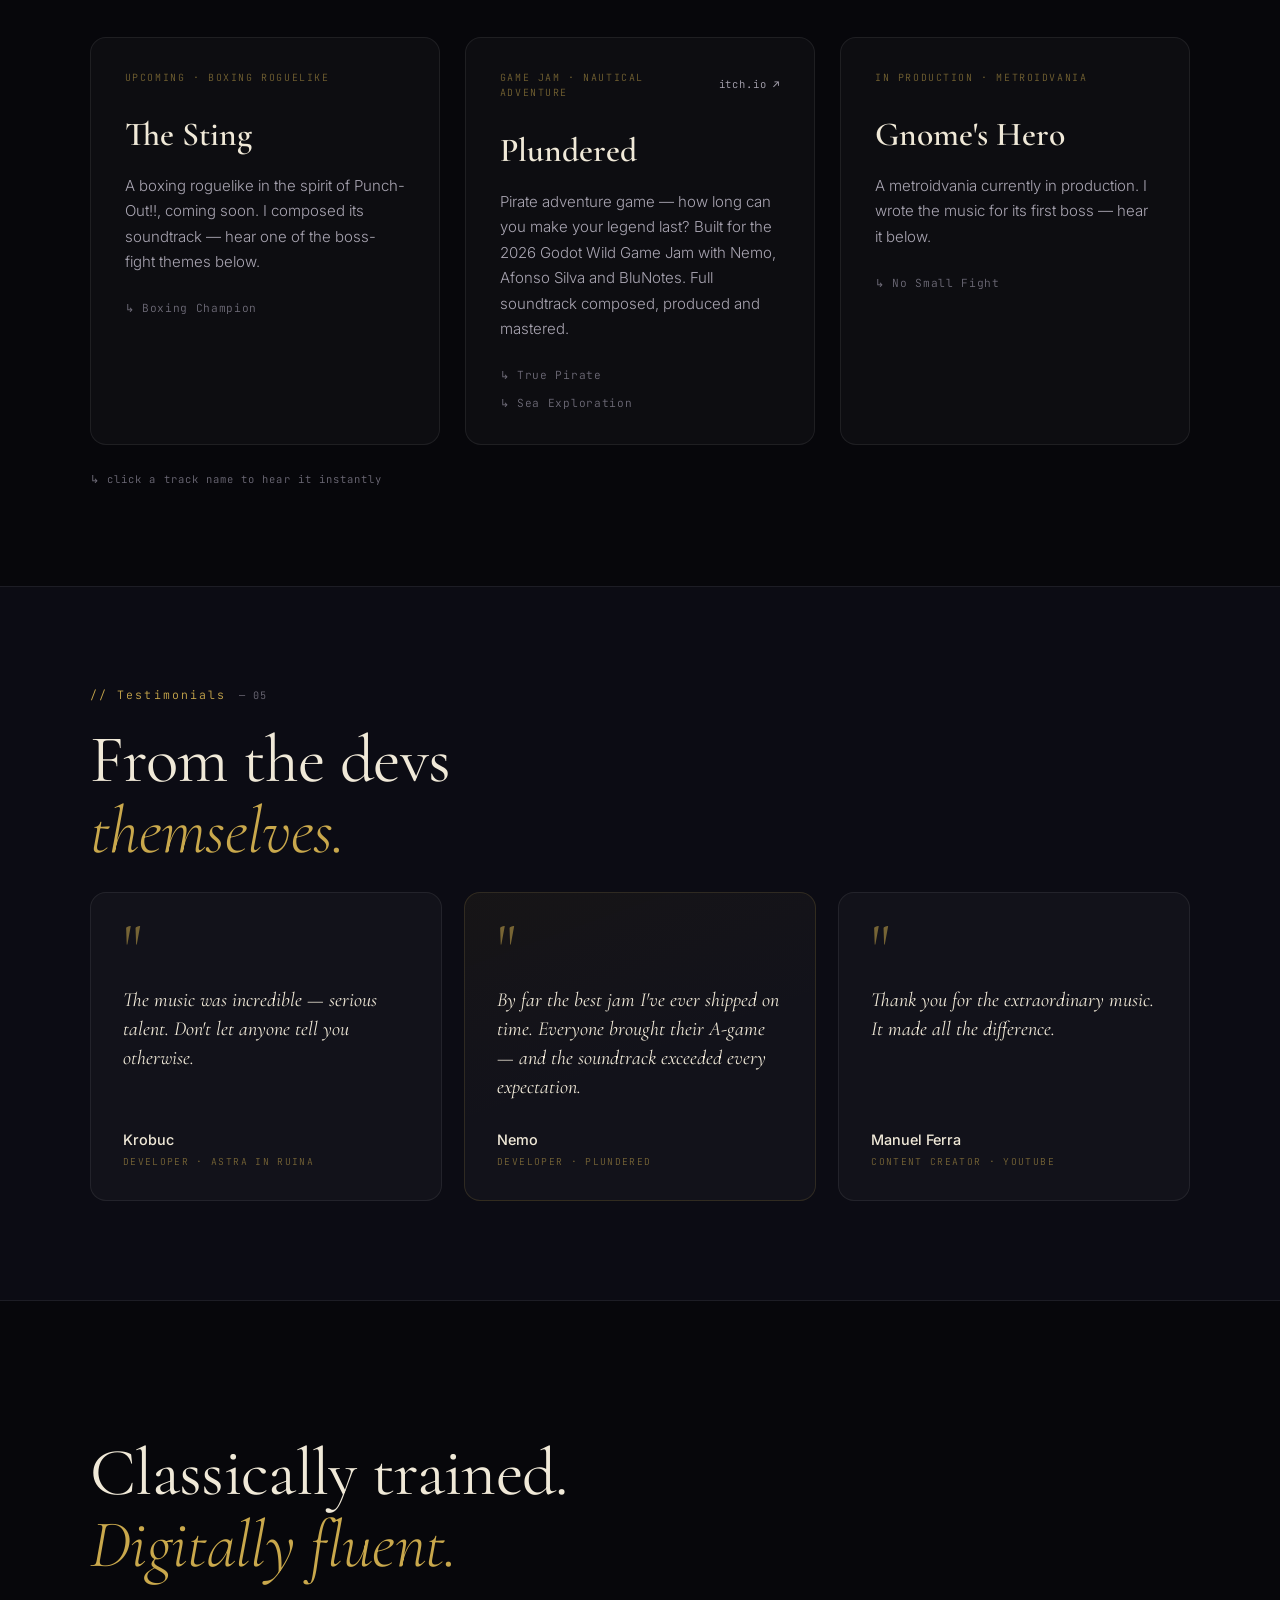
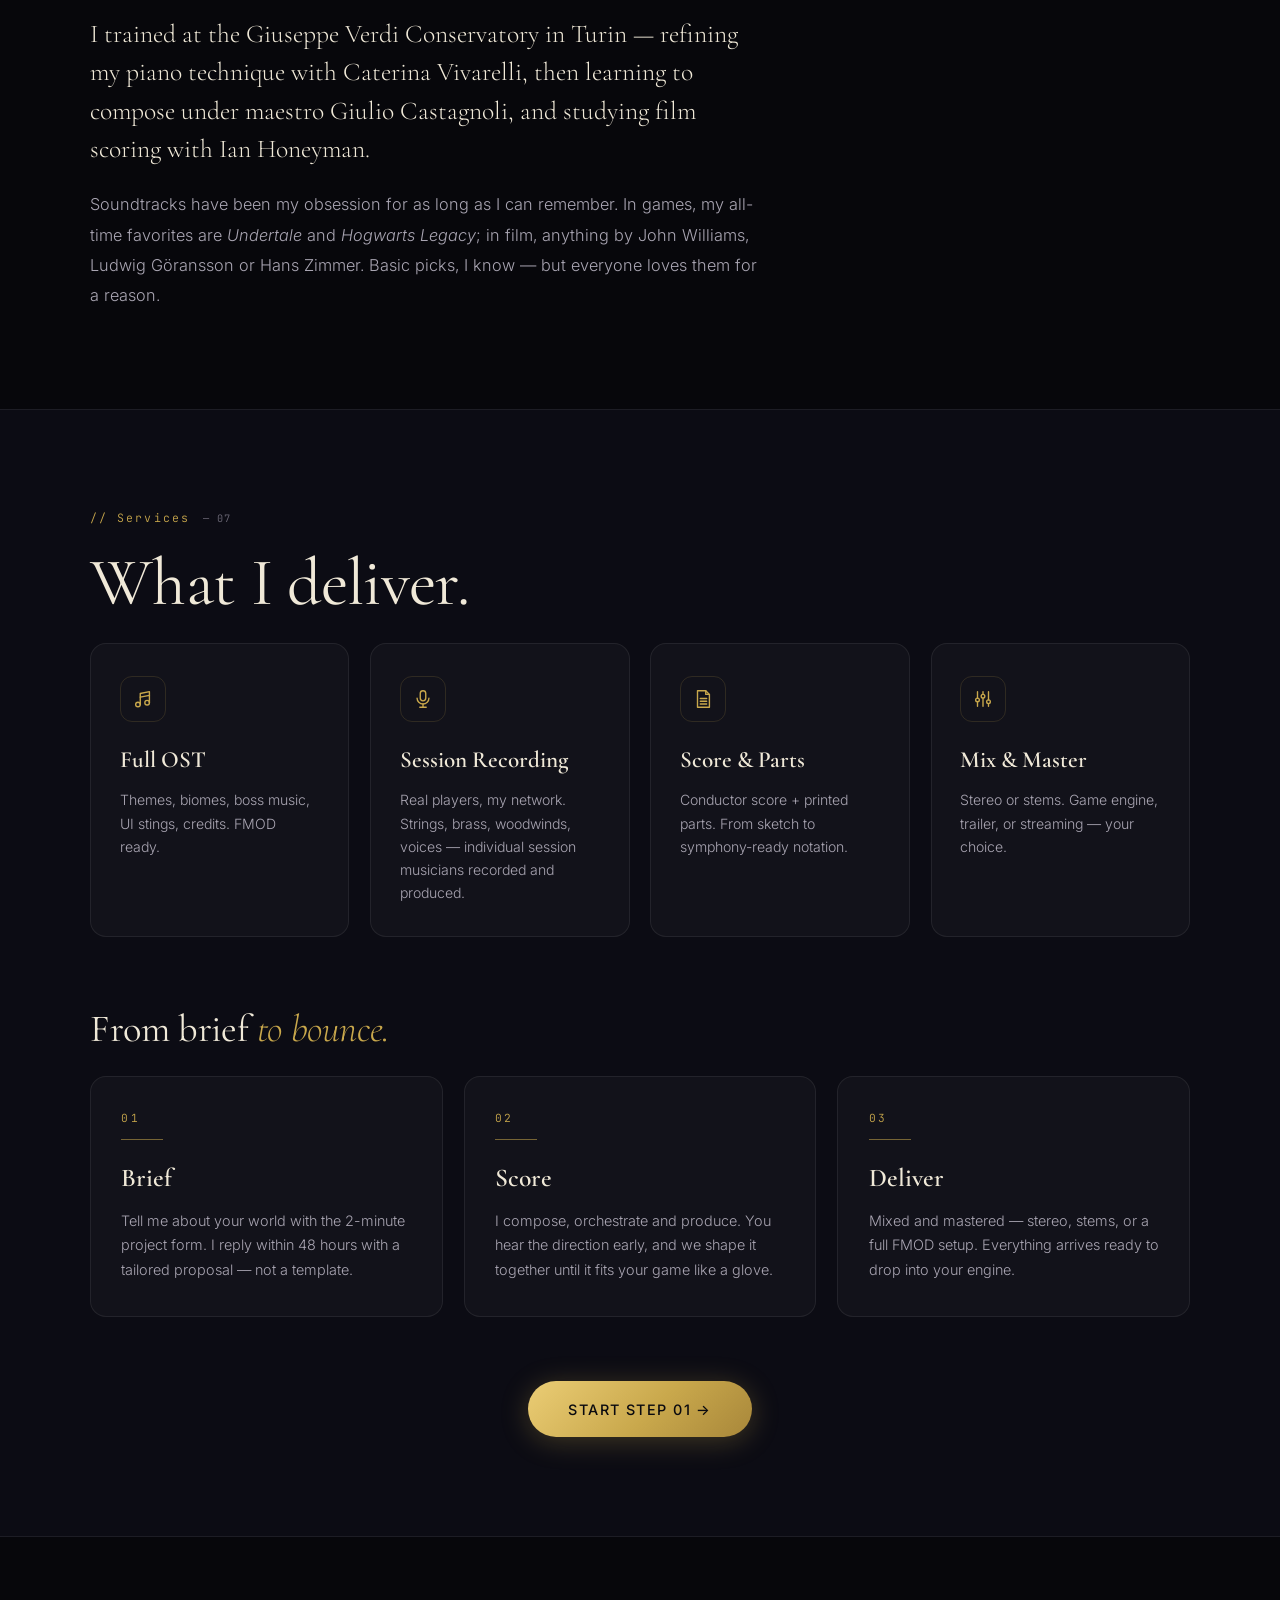
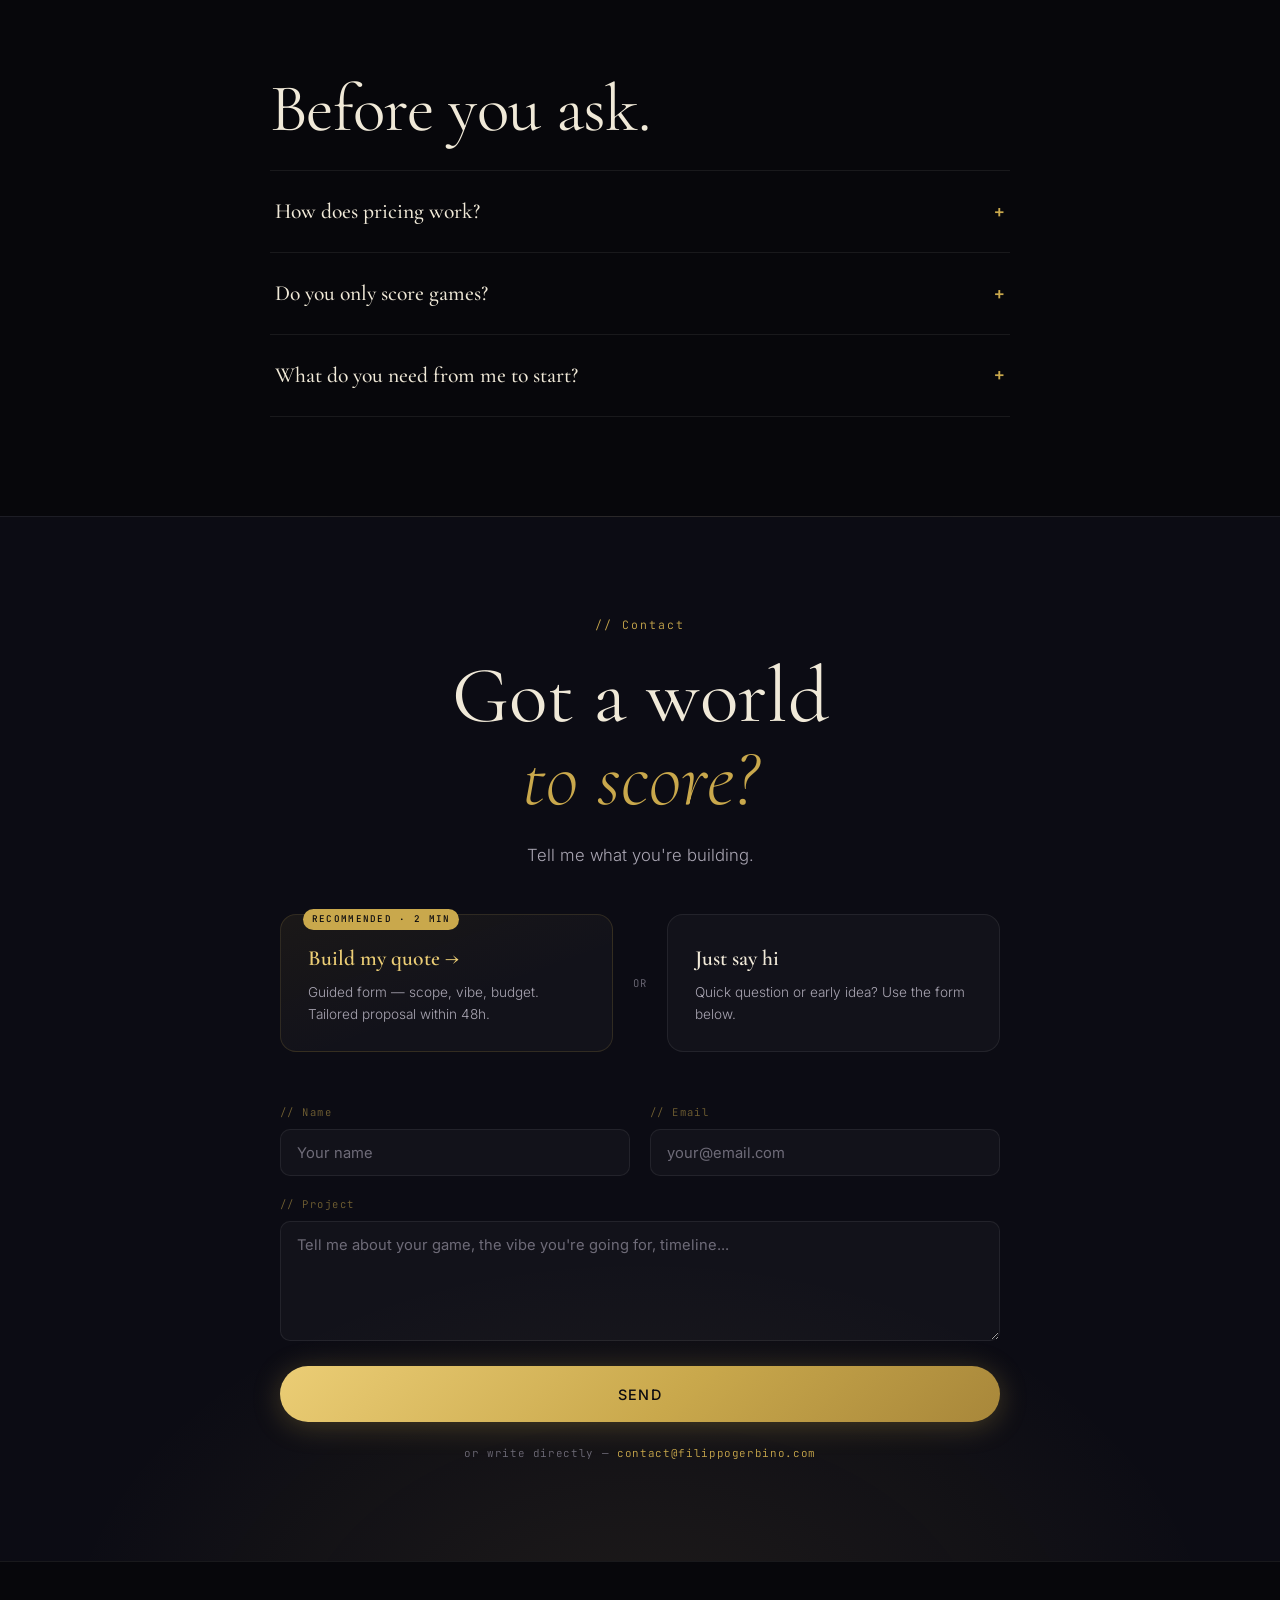
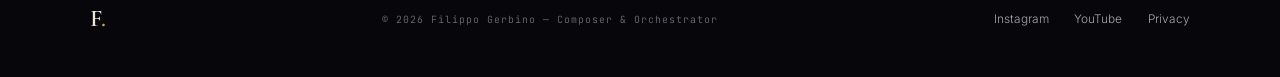
==== commit 60c4750b: "New audio reel with chapters in the hero, refreshed track list - Reel: new 2:22 cut, moved into the " ====
--- a/index.html
+++ b/index.html
@@ -123,12 +123,31 @@
           Composition. Orchestration. Production. Mix. Master.<br/>
           Everything your game needs — under one roof.
         </p>
+        <!-- AUDIO REEL — the first thing to press, visible without scrolling.
+             data-chapters = [seconds, label] pairs: they become the clickable timestamps below. -->
+        <div class="hero-reel" id="heroReel">
+          <div class="track-item hero-reel-row" tabindex="0" role="button" aria-label="Play the audio reel"
+               data-src="audio/audio-reel.mp3" data-src-ogg="audio/audio-reel.ogg" data-duration="142.8"
+               data-chapters-list="heroReelChapters"
+               data-chapters='[[0,"Crownfall"],[13,"Spring Score"],[25,"The Catastrophist"],[39,"Beyond the Shore"],[52,"True Pirate"],[70,"Tense Exploration"],[87,"Unexpected Encounter"],[102,"Cozy Beach Level"],[114,"To the Stars"]]'>
+            <div class="track-play-btn" aria-hidden="true">
+              <svg class="icon-play" viewBox="0 0 24 24"><polygon points="5,3 19,12 5,21"/></svg>
+              <svg class="icon-pause hidden" viewBox="0 0 24 24"><rect x="6" y="4" width="4" height="16"/><rect x="14" y="4" width="4" height="16"/></svg>
+            </div>
+            <div class="track-info">
+              <span class="track-title" data-i18n="reel.title">Audio Reel</span>
+              <span class="track-genre mono" data-i18n="reel.genre">Nine worlds in two minutes</span>
+              <span class="reel-now mono hidden"></span>
+            </div>
+            <div class="track-waveform"><canvas class="waveform-canvas"></canvas></div>
+            <div class="track-time mono"><span class="current-time">0:00</span><span class="separator">/</span><span class="duration">2:22</span></div>
+          </div>
+          <div class="reel-chapters mono" id="heroReelChapters" role="group" aria-label="Reel chapters"></div>
+        </div>
+
         <div class="hero-actions">
-          <button type="button" class="btn-primary magnetic" id="heroListenBtn">
-            <svg class="btn-ico" viewBox="0 0 24 24" aria-hidden="true"><polygon points="6,3 21,12 6,21" fill="currentColor"/></svg>
-            <span data-i18n="hero.listen">Listen to the work</span>
-          </button>
-          <a href="start-a-project.html" class="btn-ghost magnetic" data-i18n="hero.start">Start a project</a>
+          <a href="start-a-project.html" class="btn-primary magnetic" data-i18n="hero.start">Start a project</a>
+          <a href="#portfolio" class="btn-ghost magnetic" data-i18n="hero.tracks">All tracks ↓</a>
         </div>
         <p class="hero-trust mono" data-i18n="hero.trust">Reply within 48h &nbsp;·&nbsp; Full pipeline in-house &nbsp;·&nbsp; FMOD ready</p>
       </div>
@@ -169,25 +188,7 @@
     <div class="container">
       <p class="section-eyebrow mono reveal"><span data-i18n="work.eyebrow">// Work</span> <span class="eyebrow-num">01</span></p>
       <h2 class="section-title reveal" data-i18n="work.title">Press play.</h2>
-      <p class="section-sub reveal" data-i18n="work.sub">Eight tracks, eight different worlds. The player follows you while you browse.</p>
-
-      <div class="tracks-featured reveal">
-        <div class="track-item track-item-featured" tabindex="0" role="button" aria-label="Play the full audio reel"
-             data-src="audio/audio-reel.mp3" data-src-ogg="audio/audio-reel.ogg">
-          <span class="track-num mono" data-i18n="reel.badge">Reel</span>
-          <div class="track-play-btn" aria-hidden="true">
-            <svg class="icon-play" viewBox="0 0 24 24"><polygon points="5,3 19,12 5,21"/></svg>
-            <svg class="icon-pause hidden" viewBox="0 0 24 24"><rect x="6" y="4" width="4" height="16"/><rect x="14" y="4" width="4" height="16"/></svg>
-          </div>
-          <div class="track-info">
-            <span class="track-title" data-i18n="reel.title">Full Audio Reel</span>
-            <span class="track-genre mono" data-i18n="reel.genre">Everything, back to back</span>
-          </div>
-          <div class="track-waveform"><canvas class="waveform-canvas"></canvas></div>
-          <div class="track-time mono"><span class="current-time">0:00</span><span class="separator">/</span><span class="duration">–:––</span></div>
-        </div>
-        <p class="tracks-featured-hint mono" data-i18n="reel.hint">↳ one reel, every world — or press play on a single track below</p>
-      </div>
+      <p class="section-sub reveal" data-i18n="work.sub">Nine tracks, nine different worlds. The player follows you while you browse.</p>
 
       <div class="tracks-list reveal" id="tracksList">
 
@@ -206,9 +207,39 @@
           <div class="track-time mono"><span class="current-time">0:00</span><span class="separator">/</span><span class="duration">–:––</span></div>
         </div>
 
+        <div class="track-item" tabindex="0" role="button" aria-label="Play The Catastrophist — Harbinger"
+             data-src="audio/the-catastrophist.mp3" data-src-ogg="audio/the-catastrophist.ogg">
+          <span class="track-num mono">02</span>
+          <div class="track-play-btn" aria-hidden="true">
+            <svg class="icon-play" viewBox="0 0 24 24"><polygon points="5,3 19,12 5,21"/></svg>
+            <svg class="icon-pause hidden" viewBox="0 0 24 24"><rect x="6" y="4" width="4" height="16"/><rect x="14" y="4" width="4" height="16"/></svg>
+          </div>
+          <div class="track-info">
+            <span class="track-title">The Catastrophist — Harbinger</span>
+            <span class="track-genre mono" data-i18n="g6">Commissioned Soundtrack · Title Track</span>
+          </div>
+          <div class="track-waveform"><canvas class="waveform-canvas"></canvas></div>
+          <div class="track-time mono"><span class="current-time">0:00</span><span class="separator">/</span><span class="duration">–:––</span></div>
+        </div>
+
+        <div class="track-item" tabindex="0" role="button" aria-label="Play Boxing Champion"
+             data-src="audio/boxing-champion.mp3" data-src-ogg="audio/boxing-champion.ogg">
+          <span class="track-num mono">03</span>
+          <div class="track-play-btn" aria-hidden="true">
+            <svg class="icon-play" viewBox="0 0 24 24"><polygon points="5,3 19,12 5,21"/></svg>
+            <svg class="icon-pause hidden" viewBox="0 0 24 24"><rect x="6" y="4" width="4" height="16"/><rect x="14" y="4" width="4" height="16"/></svg>
+          </div>
+          <div class="track-info">
+            <span class="track-title">Boxing Champion</span>
+            <span class="track-genre mono" data-i18n="g4">The Sting (upcoming) · Boss Fight</span>
+          </div>
+          <div class="track-waveform"><canvas class="waveform-canvas"></canvas></div>
+          <div class="track-time mono"><span class="current-time">0:00</span><span class="separator">/</span><span class="duration">–:––</span></div>
+        </div>
+
         <div class="track-item" tabindex="0" role="button" aria-label="Play To the Stars"
              data-src="audio/to-the-stars.mp3" data-src-ogg="audio/to-the-stars.ogg">
-          <span class="track-num mono">02</span>
+          <span class="track-num mono">04</span>
           <div class="track-play-btn" aria-hidden="true">
             <svg class="icon-play" viewBox="0 0 24 24"><polygon points="5,3 19,12 5,21"/></svg>
             <svg class="icon-pause hidden" viewBox="0 0 24 24"><rect x="6" y="4" width="4" height="16"/><rect x="14" y="4" width="4" height="16"/></svg>
@@ -223,7 +254,7 @@
 
         <div class="track-item" tabindex="0" role="button" aria-label="Play Plundered — True Pirate"
              data-src="audio/true-pirate.mp3" data-src-ogg="audio/true-pirate.ogg">
-          <span class="track-num mono">03</span>
+          <span class="track-num mono">05</span>
           <div class="track-play-btn" aria-hidden="true">
             <svg class="icon-play" viewBox="0 0 24 24"><polygon points="5,3 19,12 5,21"/></svg>
             <svg class="icon-pause hidden" viewBox="0 0 24 24"><rect x="6" y="4" width="4" height="16"/><rect x="14" y="4" width="4" height="16"/></svg>
@@ -236,24 +267,9 @@
           <div class="track-time mono"><span class="current-time">0:00</span><span class="separator">/</span><span class="duration">–:––</span></div>
         </div>
 
-        <div class="track-item" tabindex="0" role="button" aria-label="Play Boxing Champion"
-             data-src="audio/boxing-champion.mp3" data-src-ogg="audio/boxing-champion.ogg">
-          <span class="track-num mono">04</span>
-          <div class="track-play-btn" aria-hidden="true">
-            <svg class="icon-play" viewBox="0 0 24 24"><polygon points="5,3 19,12 5,21"/></svg>
-            <svg class="icon-pause hidden" viewBox="0 0 24 24"><rect x="6" y="4" width="4" height="16"/><rect x="14" y="4" width="4" height="16"/></svg>
-          </div>
-          <div class="track-info">
-            <span class="track-title">Boxing Champion</span>
-            <span class="track-genre mono" data-i18n="g4">The Sting (upcoming) · Boss Fight</span>
-          </div>
-          <div class="track-waveform"><canvas class="waveform-canvas"></canvas></div>
-          <div class="track-time mono"><span class="current-time">0:00</span><span class="separator">/</span><span class="duration">–:––</span></div>
-        </div>
-
         <div class="track-item" tabindex="0" role="button" aria-label="Play The Long Descent"
              data-src="audio/the-long-descent.mp3" data-src-ogg="audio/the-long-descent.ogg">
-          <span class="track-num mono">05</span>
+          <span class="track-num mono">06</span>
           <div class="track-play-btn" aria-hidden="true">
             <svg class="icon-play" viewBox="0 0 24 24"><polygon points="5,3 19,12 5,21"/></svg>
             <svg class="icon-pause hidden" viewBox="0 0 24 24"><rect x="6" y="4" width="4" height="16"/><rect x="14" y="4" width="4" height="16"/></svg>
@@ -266,31 +282,16 @@
           <div class="track-time mono"><span class="current-time">0:00</span><span class="separator">/</span><span class="duration">–:––</span></div>
         </div>
 
-        <div class="track-item" tabindex="0" role="button" aria-label="Play Mystical Forest — Night"
-             data-src="audio/mystical-forest-night.mp3" data-src-ogg="audio/mystical-forest-night.ogg">
-          <span class="track-num mono">06</span>
-          <div class="track-play-btn" aria-hidden="true">
-            <svg class="icon-play" viewBox="0 0 24 24"><polygon points="5,3 19,12 5,21"/></svg>
-            <svg class="icon-pause hidden" viewBox="0 0 24 24"><rect x="6" y="4" width="4" height="16"/><rect x="14" y="4" width="4" height="16"/></svg>
-          </div>
-          <div class="track-info">
-            <span class="track-title">Mystical Forest — Night</span>
-            <span class="track-genre mono" data-i18n="g6">Fantasy Adventure · Open-World Exploration</span>
-          </div>
-          <div class="track-waveform"><canvas class="waveform-canvas"></canvas></div>
-          <div class="track-time mono"><span class="current-time">0:00</span><span class="separator">/</span><span class="duration">–:––</span></div>
-        </div>
-
-        <div class="track-item" tabindex="0" role="button" aria-label="Play Spider's Shop"
-             data-src="audio/spiders-shop.mp3" data-src-ogg="audio/spiders-shop.ogg">
+        <div class="track-item" tabindex="0" role="button" aria-label="Play Barefoot Bay"
+             data-src="audio/barefoot-bay.mp3" data-src-ogg="audio/barefoot-bay.ogg">
           <span class="track-num mono">07</span>
           <div class="track-play-btn" aria-hidden="true">
             <svg class="icon-play" viewBox="0 0 24 24"><polygon points="5,3 19,12 5,21"/></svg>
             <svg class="icon-pause hidden" viewBox="0 0 24 24"><rect x="6" y="4" width="4" height="16"/><rect x="14" y="4" width="4" height="16"/></svg>
           </div>
           <div class="track-info">
-            <span class="track-title">Spider's Shop</span>
-            <span class="track-genre mono" data-i18n="g7">The Sting (upcoming) · Shop Theme</span>
+            <span class="track-title">Barefoot Bay</span>
+            <span class="track-genre mono" data-i18n="g7">Cozy · Beach Level</span>
           </div>
           <div class="track-waveform"><canvas class="waveform-canvas"></canvas></div>
           <div class="track-time mono"><span class="current-time">0:00</span><span class="separator">/</span><span class="duration">–:––</span></div>
@@ -306,6 +307,21 @@
           <div class="track-info">
             <span class="track-title">Plundered — Sea Exploration</span>
             <span class="track-genre mono" data-i18n="g8">Ambient · Calm · Open World</span>
+          </div>
+          <div class="track-waveform"><canvas class="waveform-canvas"></canvas></div>
+          <div class="track-time mono"><span class="current-time">0:00</span><span class="separator">/</span><span class="duration">–:––</span></div>
+        </div>
+
+        <div class="track-item" tabindex="0" role="button" aria-label="Play No Small Fight"
+             data-src="audio/no-small-fight.mp3" data-src-ogg="audio/no-small-fight.ogg">
+          <span class="track-num mono">09</span>
+          <div class="track-play-btn" aria-hidden="true">
+            <svg class="icon-play" viewBox="0 0 24 24"><polygon points="5,3 19,12 5,21"/></svg>
+            <svg class="icon-pause hidden" viewBox="0 0 24 24"><rect x="6" y="4" width="4" height="16"/><rect x="14" y="4" width="4" height="16"/></svg>
+          </div>
+          <div class="track-info">
+            <span class="track-title">No Small Fight</span>
+            <span class="track-genre mono" data-i18n="g9">Gnome's Hero (in production) · Boss Fight</span>
           </div>
           <div class="track-waveform"><canvas class="waveform-canvas"></canvas></div>
           <div class="track-time mono"><span class="current-time">0:00</span><span class="separator">/</span><span class="duration">–:––</span></div>
@@ -336,7 +352,8 @@
         <div class="video-wrapper-full yt-facade" data-yt-id="AJOIJgnCPFo" data-yt-name="fmod-demo"
              data-yt-title="Filippo Gerbino — Horizontal re-sequencing in FMOD"
              role="button" tabindex="0" aria-label="Play video: Horizontal re-sequencing in FMOD">
-          <img src="https://i.ytimg.com/vi/AJOIJgnCPFo/maxresdefault.jpg" alt="" loading="lazy"
+          <!-- this video has no maxresdefault thumbnail (YouTube answers 404 with a grey placeholder) -->
+          <img src="https://i.ytimg.com/vi/AJOIJgnCPFo/sddefault.jpg" alt="" loading="lazy"
                onerror="this.onerror=null;this.src='https://i.ytimg.com/vi/AJOIJgnCPFo/hqdefault.jpg'" />
           <span class="yt-play" aria-hidden="true"><svg viewBox="0 0 24 24"><polygon points="8,5 19,12 8,19"/></svg></span>
         </div>
@@ -435,10 +452,9 @@
             <span class="project-type mono" data-i18n="proj1.type">Upcoming · Boxing Roguelike</span>
           </div>
           <h3 class="project-title">The Sting</h3>
-          <p class="project-desc" data-i18n="proj1.desc">A boxing roguelike in the spirit of Punch-Out!!, coming soon. I composed its soundtrack, from the boss-fight themes to the music in the shop — two cues are ready to hear below.</p>
+          <p class="project-desc" data-i18n="proj1.desc">A boxing roguelike in the spirit of Punch-Out!!, coming soon. I composed its soundtrack — hear one of the boss-fight themes below.</p>
           <div class="project-tracks mono">
             <button type="button" class="proj-track-link" data-play-src="audio/boxing-champion.mp3">↳ Boxing Champion</button>
-            <button type="button" class="proj-track-link" data-play-src="audio/spiders-shop.mp3">↳ Spider's Shop</button>
           </div>
         </article>
 
@@ -452,6 +468,17 @@
           <div class="project-tracks mono">
             <button type="button" class="proj-track-link" data-play-src="audio/true-pirate.mp3">↳ True Pirate</button>
             <button type="button" class="proj-track-link" data-play-src="audio/sea-exploration.mp3">↳ Sea Exploration</button>
+          </div>
+        </article>
+
+        <article class="project-card tilt reveal reveal-delay-3">
+          <div class="project-header">
+            <span class="project-type mono" data-i18n="proj3.type">In Production · Metroidvania</span>
+          </div>
+          <h3 class="project-title">Gnome's Hero</h3>
+          <p class="project-desc" data-i18n="proj3.desc">A metroidvania currently in production. I wrote the music for its first boss — hear it below.</p>
+          <div class="project-tracks mono">
+            <button type="button" class="proj-track-link" data-play-src="audio/no-small-fight.mp3">↳ No Small Fight</button>
           </div>
         </article>
 
--- a/style.css
+++ b/style.css
@@ -318,18 +318,19 @@
   margin: 0 auto;
   text-align: left;
 }
-.hero-content { max-width: 620px; }
+.hero-content { max-width: 620px; min-width: 0; }
 
 .hero-eyebrow {
   font-size: 0.75rem; letter-spacing: 0.34em; text-transform: uppercase;
   color: var(--gold);
-  margin-bottom: 2rem;
+  margin-bottom: 1.6rem;
   animation: heroIn 1s var(--ease-out) 0.1s both;
 }
 .hero-title {
   font-family: var(--font-display);
   font-weight: 400;
-  font-size: clamp(2.8rem, 6vw, 5.6rem);
+  /* the vh term shrinks the title on short laptop screens, so the reel below stays on the first screen */
+  font-size: clamp(2.8rem, min(6vw, 10.5vh), 5.6rem);
   line-height: 1.02;
   letter-spacing: -0.015em;
   animation: heroIn 1.1s var(--ease-out) 0.25s both;
@@ -341,7 +342,7 @@
   -webkit-text-fill-color: transparent;
 }
 .hero-sub {
-  margin: 2.2rem 0 0;
+  margin: 1.7rem 0 0;
   max-width: 560px;
   color: var(--mist);
   font-size: clamp(0.98rem, 1.6vw, 1.12rem);
@@ -349,12 +350,81 @@
   animation: heroIn 1.1s var(--ease-out) 0.45s both;
 }
 .hero-actions {
-  margin-top: 3rem;
+  margin-top: 1.9rem;
   display: flex; gap: 1.1rem; justify-content: flex-start; flex-wrap: wrap;
-  animation: heroIn 1.1s var(--ease-out) 0.62s both;
-}
+  animation: heroIn 1.1s var(--ease-out) 0.7s both;
+}
+
+/* ── Hero reel: the audio reel is the first thing to press ──────────────── */
+.hero-reel {
+  margin-top: 1.9rem;
+  max-width: 600px;
+  padding: 0.95rem 1.15rem;
+  border: 1px solid var(--line);
+  border-radius: 18px;
+  background: rgba(12, 12, 20, 0.6);
+  -webkit-backdrop-filter: blur(8px);
+  backdrop-filter: blur(8px);
+  text-align: left;
+  transition: border-color 0.4s;
+  animation: heroIn 1.1s var(--ease-out) 0.55s both;
+}
+.hero-reel:hover, .hero-reel:focus-within { border-color: var(--gold-dim); }
+.hero-reel .track-item {
+  grid-template-columns: auto minmax(0, 13rem) minmax(70px, 1fr) auto;
+  gap: 1rem;
+  padding: 0;
+  border: 0;
+  background: none;
+}
+.hero-reel .track-item::before { display: none; }
+.hero-reel .track-play-btn {
+  width: 54px; height: 54px;
+  border: 0;
+  background: linear-gradient(135deg, var(--gold-bright), var(--gold) 55%, #A8873A);
+  box-shadow: 0 4px 26px rgba(201, 168, 76, 0.35);
+}
+.hero-reel .track-play-btn svg { width: 16px; height: 16px; fill: #0A0A0F; }
+.hero-reel .track-title { font-size: 1.4rem; }
+.hero-reel .track-genre { letter-spacing: 0.1em; white-space: nowrap; overflow: hidden; text-overflow: ellipsis; }
+
+/* chapter currently playing (replaces the genre line while the reel runs) */
+.reel-now {
+  font-size: 0.62rem; letter-spacing: 0.12em; text-transform: uppercase;
+  color: var(--gold);
+  white-space: nowrap; overflow: hidden; text-overflow: ellipsis;
+}
+
+/* clickable timestamps, built by script.js from data-chapters */
+.reel-chapters {
+  position: relative;
+  display: flex; flex-wrap: wrap; gap: 0.4rem;
+  margin-top: 0.85rem; padding-top: 0.85rem;
+  border-top: 1px solid var(--line-soft);
+}
+.reel-chapters:empty { display: none; }
+.reel-chip {
+  display: inline-flex; align-items: baseline; gap: 0.55em;
+  flex-shrink: 0;
+  font-family: var(--font-mono);
+  font-size: 0.62rem; letter-spacing: 0.04em;
+  padding: 0.45em 0.85em;
+  border: 1px solid var(--line-soft);
+  border-radius: 100px;
+  color: var(--mist);
+  white-space: nowrap;
+  transition: border-color 0.25s, color 0.25s, background 0.25s;
+}
+.reel-chip-t { color: var(--gold-dim); transition: color 0.25s; }
+.reel-chip:hover { border-color: var(--gold); color: var(--parchment); }
+.reel-chip.active { border-color: var(--gold); background: var(--gold-soft); color: var(--gold-bright); }
+.reel-chip.active .reel-chip-t { color: var(--gold-bright); }
+.tracks-featured .reel-chapters { border-top: 0; padding-top: 0; }
+/* placed after the generic .track-item rules on purpose: the card, not the row, carries the background */
+.hero-reel .track-item:hover, .hero-reel .track-item.active { background: none; }
+
 .hero-trust {
-  margin-top: 2.4rem;
+  margin-top: 1.8rem;
   font-size: 0.68rem; letter-spacing: 0.14em;
   color: var(--mist-dim);
   animation: heroIn 1.1s var(--ease-out) 0.8s both;
@@ -744,7 +814,7 @@
 /* ── Projects ──────────────────────────────────────────────────────────── */
 .projects-grid {
   display: grid;
-  grid-template-columns: repeat(auto-fit, minmax(min(400px, 100%), 1fr));
+  grid-template-columns: repeat(3, 1fr);
   gap: 1.6rem;
   margin-top: 1rem;
 }
@@ -775,6 +845,7 @@
 }
 .project-type { font-size: 0.62rem; letter-spacing: 0.16em; text-transform: uppercase; color: var(--gold-dim); }
 .project-link {
+  flex-shrink: 0; white-space: nowrap;
   font-size: 0.66rem; letter-spacing: 0.08em;
   color: var(--mist);
   border-bottom: 1px solid transparent;
@@ -884,7 +955,7 @@
 .services { background: var(--bg-2); border-top: 1px solid var(--line-soft); border-bottom: 1px solid var(--line-soft); }
 .services-grid {
   display: grid;
-  grid-template-columns: repeat(auto-fit, minmax(min(240px, 100%), 1fr));
+  grid-template-columns: repeat(4, 1fr);
   gap: 1.3rem;
   margin-top: 1rem;
 }
@@ -1578,16 +1649,36 @@
   .rescore-next { right: 8px; }
   .rescore-viewport { width: 100%; }
 
-  .hero-grid { grid-template-columns: 1fr; text-align: center; }
-  .hero-content { max-width: 100%; margin: 0 auto; }
-  /* small square portrait on top, so "Listen to the work" stays on the first screen */
+  .hero-grid { grid-template-columns: minmax(0, 1fr); text-align: center; }
+  .hero-content { max-width: 100%; width: 100%; margin: 0 auto; }
+  /* small square portrait on top, then title and reel: the reel stays on the first screen */
   .hero { padding-top: calc(var(--nav-h) + 1rem); }
   .hero-grid { gap: 1.4rem; }
   .hero-portrait { order: -1; max-width: 150px; aspect-ratio: 1 / 1; margin: 0 auto; }
+  .hero-content { display: flex; flex-direction: column; }
   .hero-eyebrow { margin-bottom: 1.2rem; }
-  .hero-sub { margin-top: 1.4rem; }
-  .hero-actions { justify-content: center; margin-top: 1.8rem; }
-  .hero-trust { margin-top: 1.6rem; }
+  .hero-reel { order: 1; width: 100%; max-width: 520px; margin: 1.3rem auto 0; padding: 0.85rem 0.95rem; }
+  .hero-sub { order: 2; margin: 1.5rem auto 0; }
+  .hero-actions { order: 3; justify-content: center; margin-top: 1.7rem; }
+  .hero-trust { order: 4; margin-top: 1.6rem; }
+
+  .hero-reel .track-item { grid-template-columns: auto minmax(0, 1fr) auto; gap: 0.6rem 0.9rem; }
+  .hero-reel .track-play-btn { width: 48px; height: 48px; }
+  .hero-reel .track-time { grid-row: 1; grid-column: 3; }
+  .hero-reel .track-waveform { display: block; grid-row: 2; grid-column: 1 / -1; height: 26px; }
+
+  /* timestamps become one swipeable line; script.js keeps the playing one in view */
+  .reel-chapters {
+    flex-wrap: nowrap;
+    overflow-x: auto;
+    scrollbar-width: none;
+    -webkit-overflow-scrolling: touch;
+    -webkit-mask-image: linear-gradient(90deg, #000 86%, transparent);
+    mask-image: linear-gradient(90deg, #000 86%, transparent);
+  }
+  .reel-chapters::-webkit-scrollbar { display: none; }
+  .reel-chapters::after { content: ''; flex: 0 0 2.5rem; }
+  .reel-chip { font-size: 0.66rem; padding: 0.6em 0.95em; }
 
   .track-item {
     grid-template-columns: auto 1fr auto;
@@ -1610,8 +1701,37 @@
   .training-grid { gap: 1.6rem; }
 }
 
-@media (max-height: 780px) {
+@media (max-height: 880px) {
   .hero-scroll-hint { display: none; }
+}
+
+/* short laptop screens: tighten the hero so the whole reel is visible without scrolling */
+@media (min-width: 861px) and (max-height: 760px) {
+  .hero { padding-bottom: 2rem; }
+  .hero-eyebrow { margin-bottom: 1.1rem; }
+  .hero-sub { margin-top: 1.2rem; }
+  .hero-reel { margin-top: 1.3rem; }
+  .hero-actions { margin-top: 1.4rem; }
+  .hero-trust { display: none; }
+  .hero-reel .reel-chapters {
+    flex-wrap: nowrap;
+    overflow-x: auto;
+    scrollbar-width: none;
+    -webkit-mask-image: linear-gradient(90deg, #000 86%, transparent);
+    mask-image: linear-gradient(90deg, #000 86%, transparent);
+  }
+  .hero-reel .reel-chapters::-webkit-scrollbar { display: none; }
+  .hero-reel .reel-chapters::after { content: ''; flex: 0 0 2.5rem; }
+}
+
+@media (max-width: 1100px) {
+  .services-grid { grid-template-columns: repeat(2, 1fr); }
+}
+@media (max-width: 1000px) {
+  .projects-grid { grid-template-columns: 1fr; }
+}
+@media (max-width: 560px) {
+  .services-grid { grid-template-columns: 1fr; }
 }
 
 @media (max-width: 480px) {
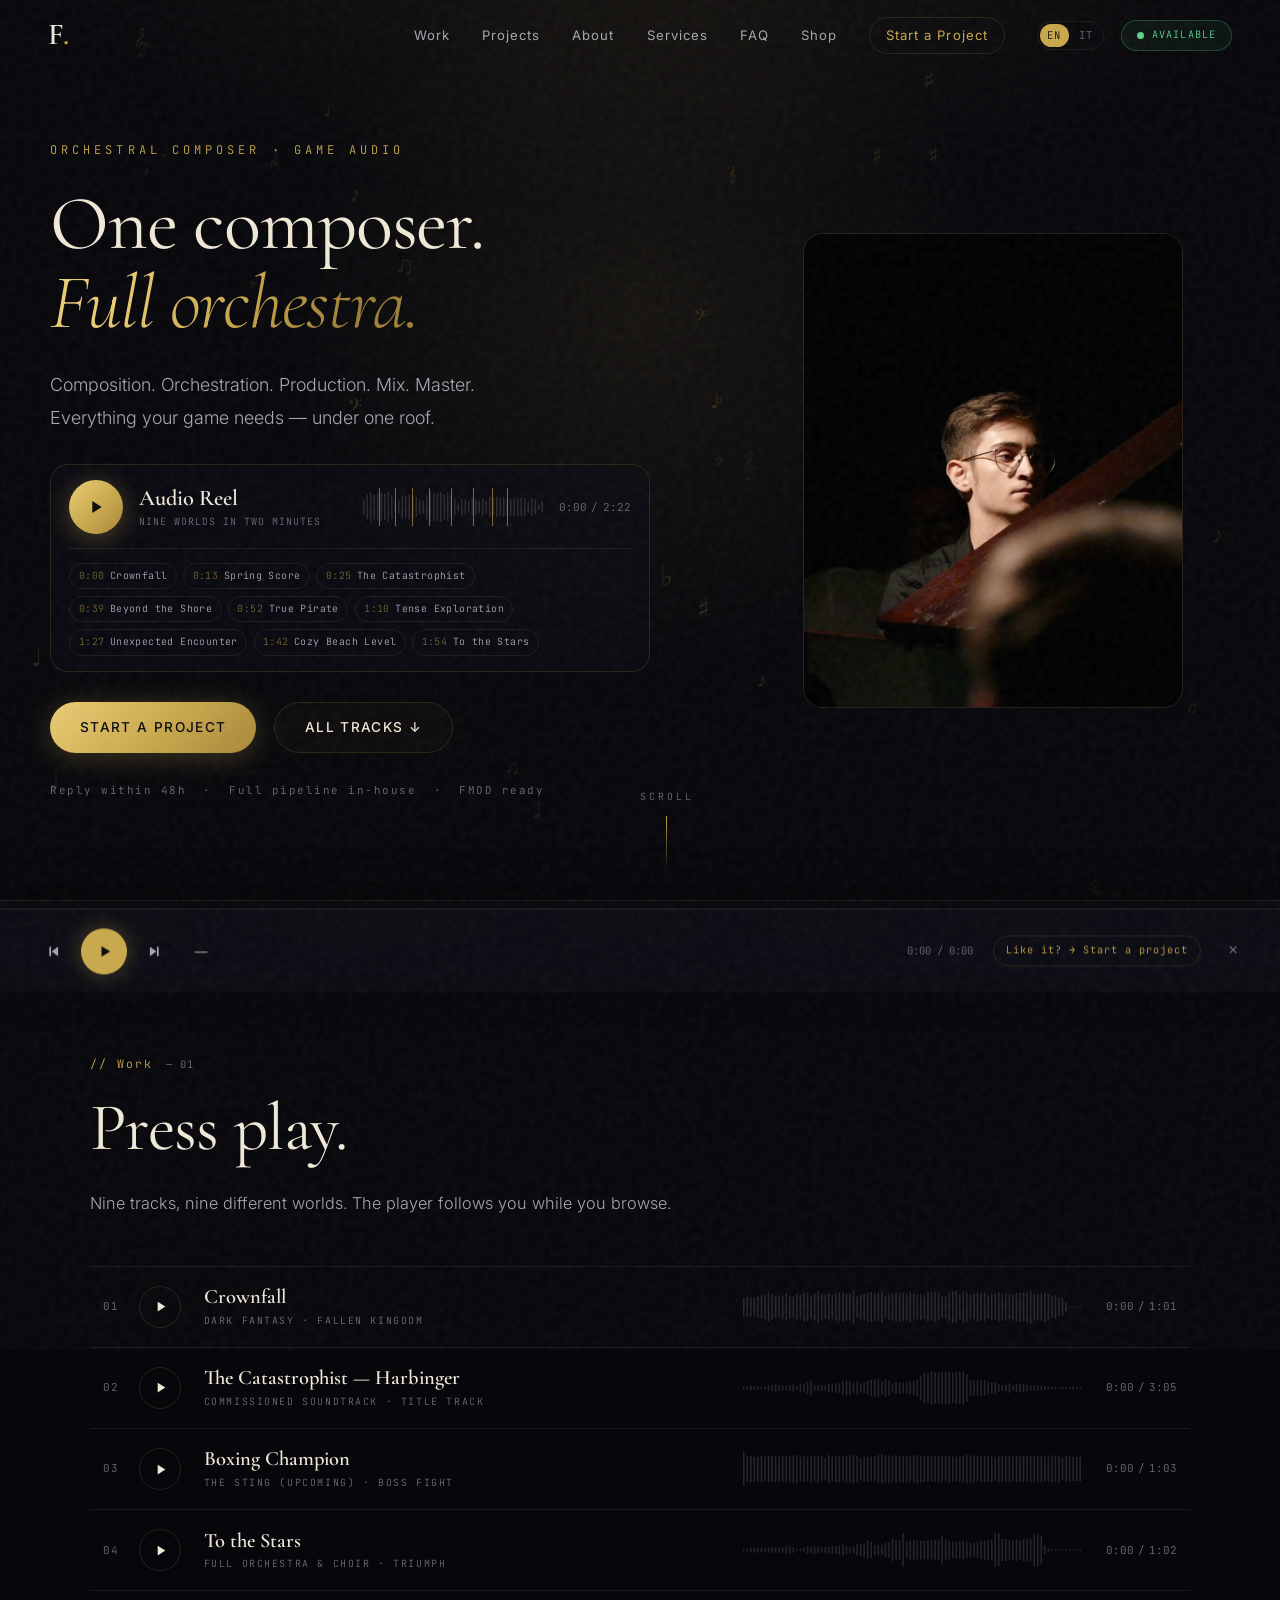
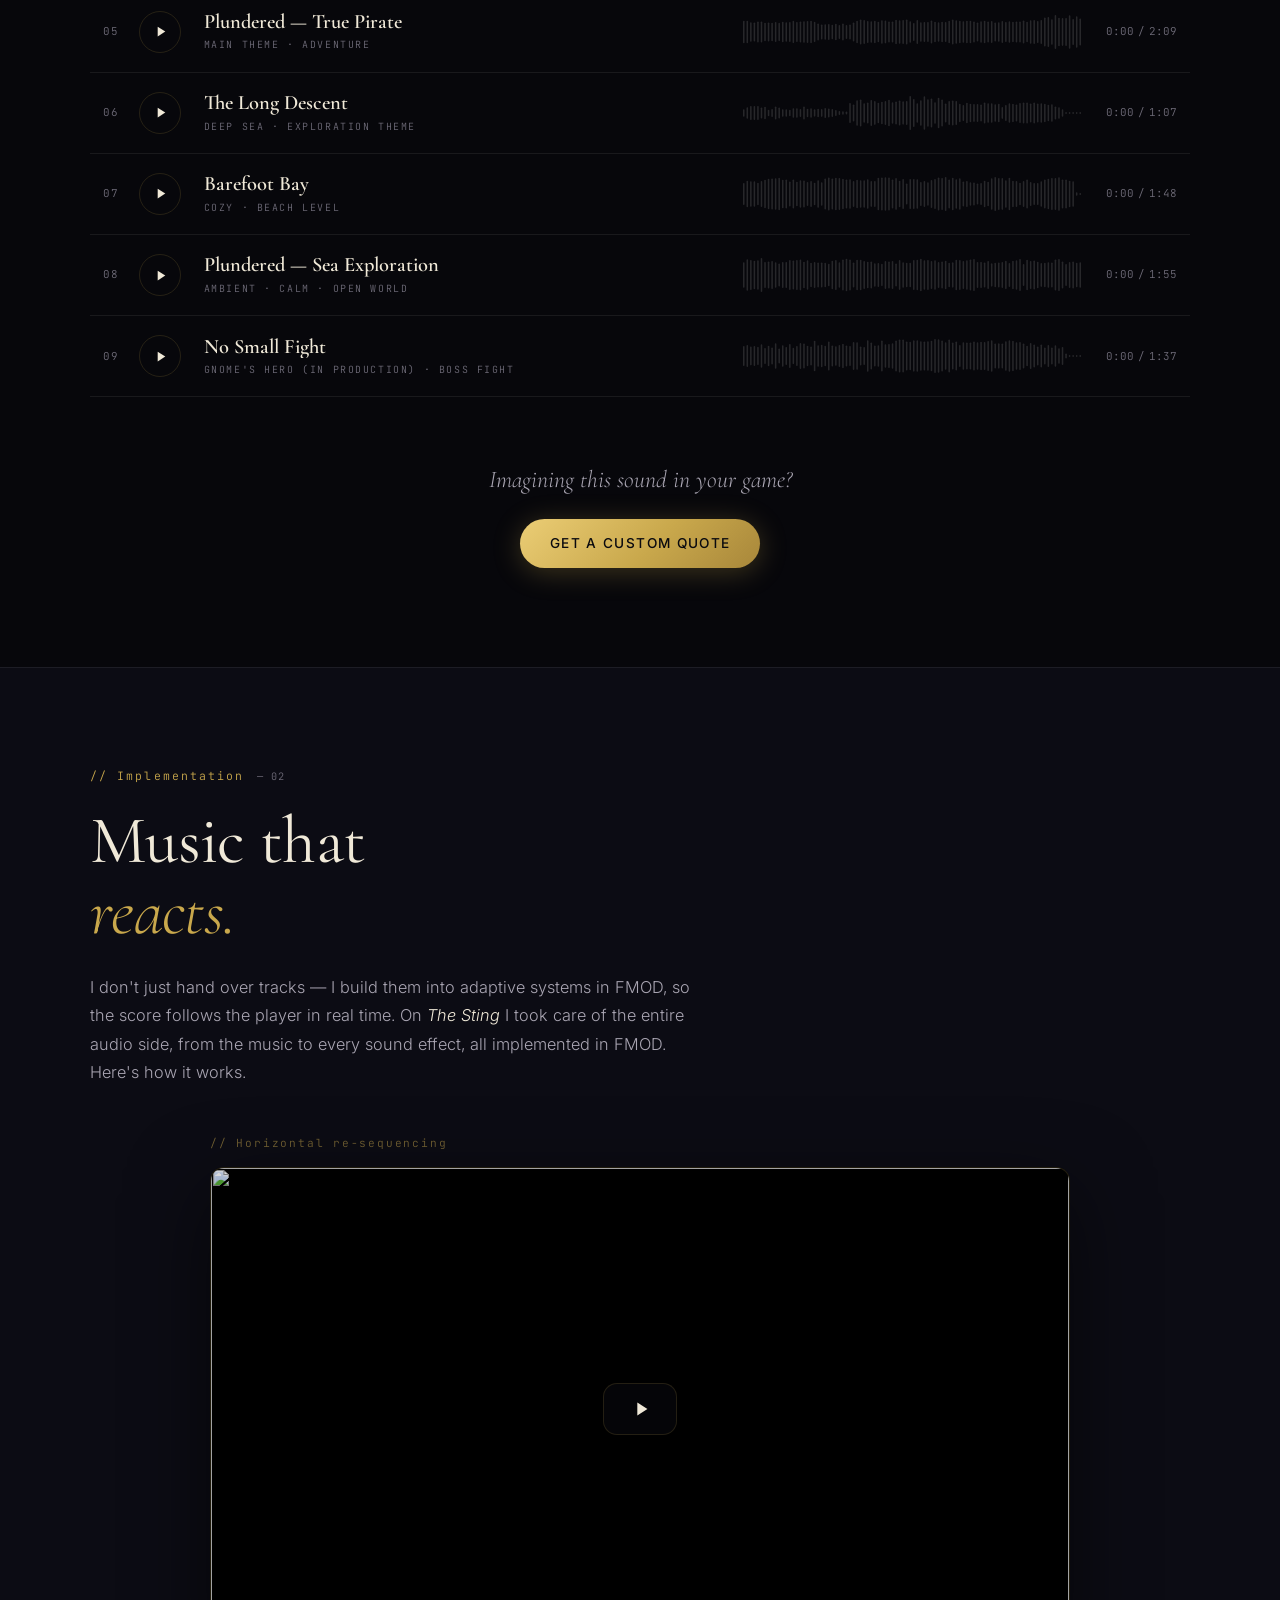
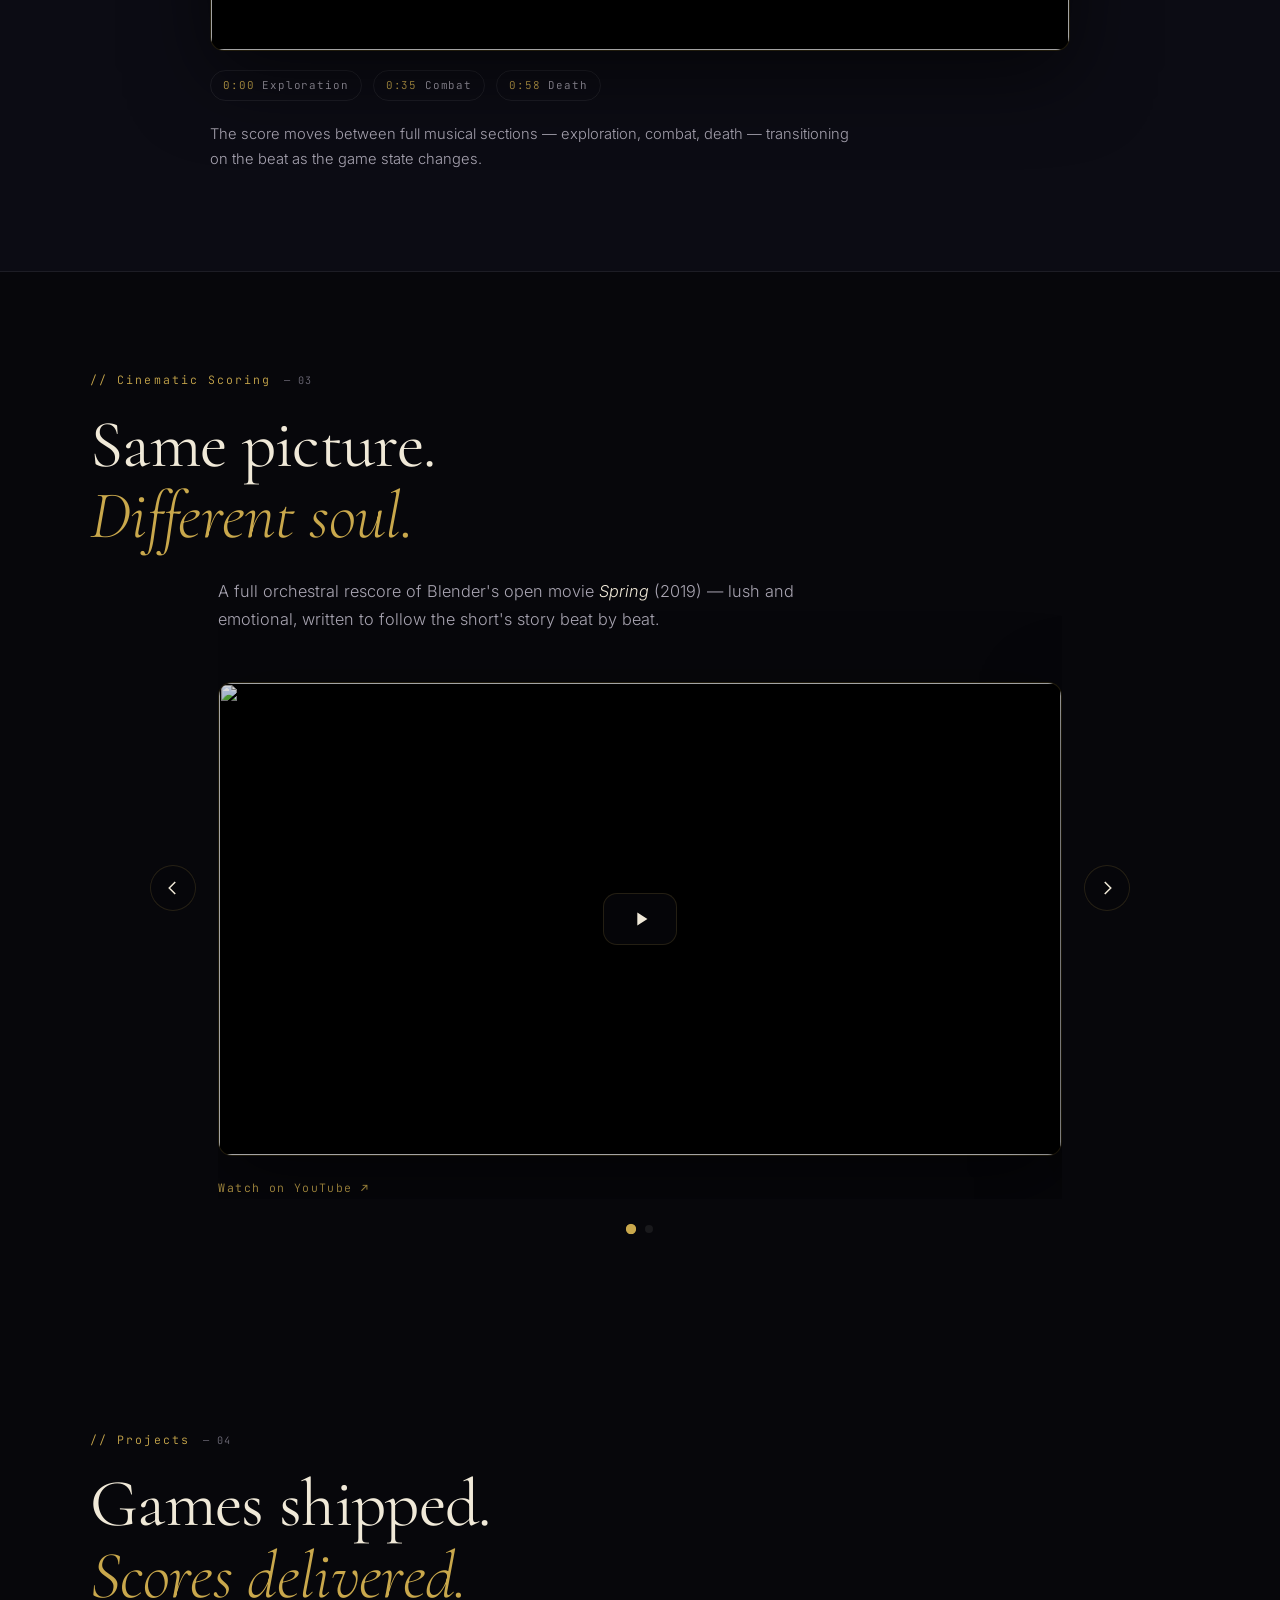
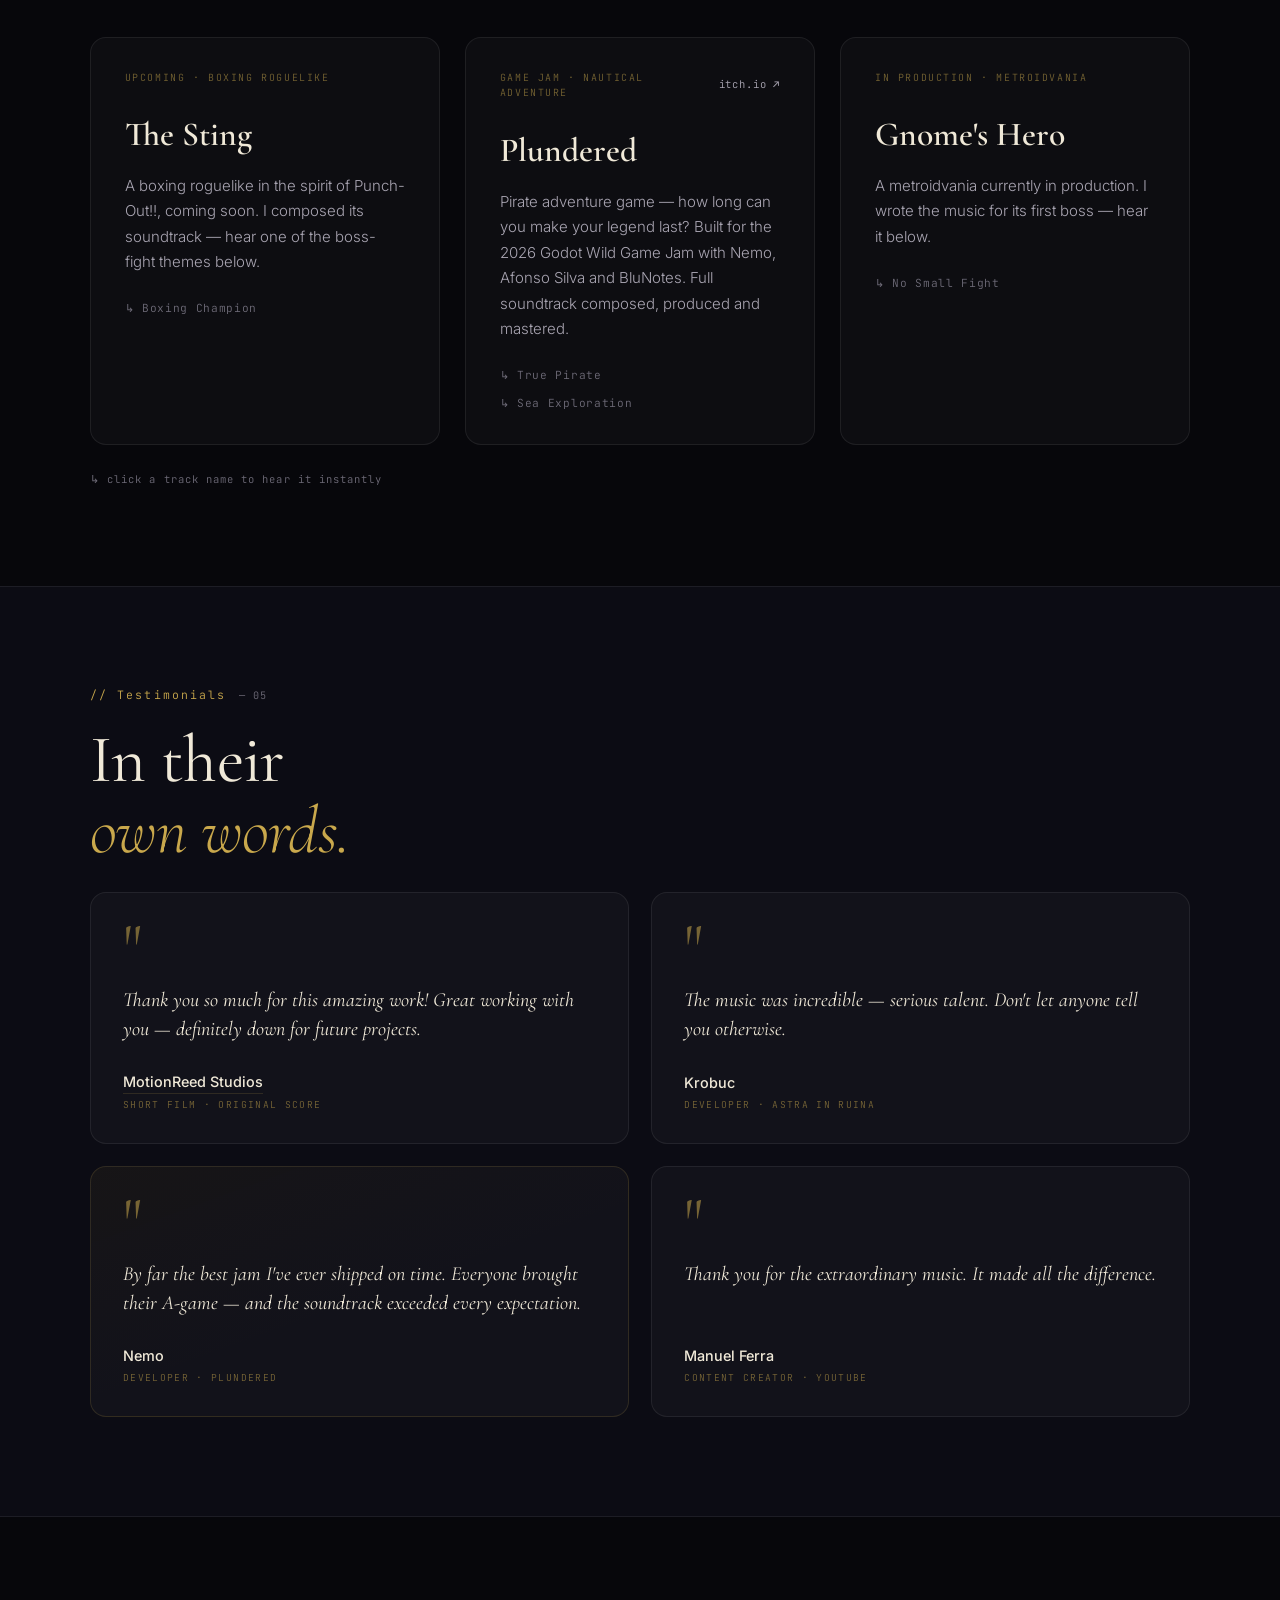
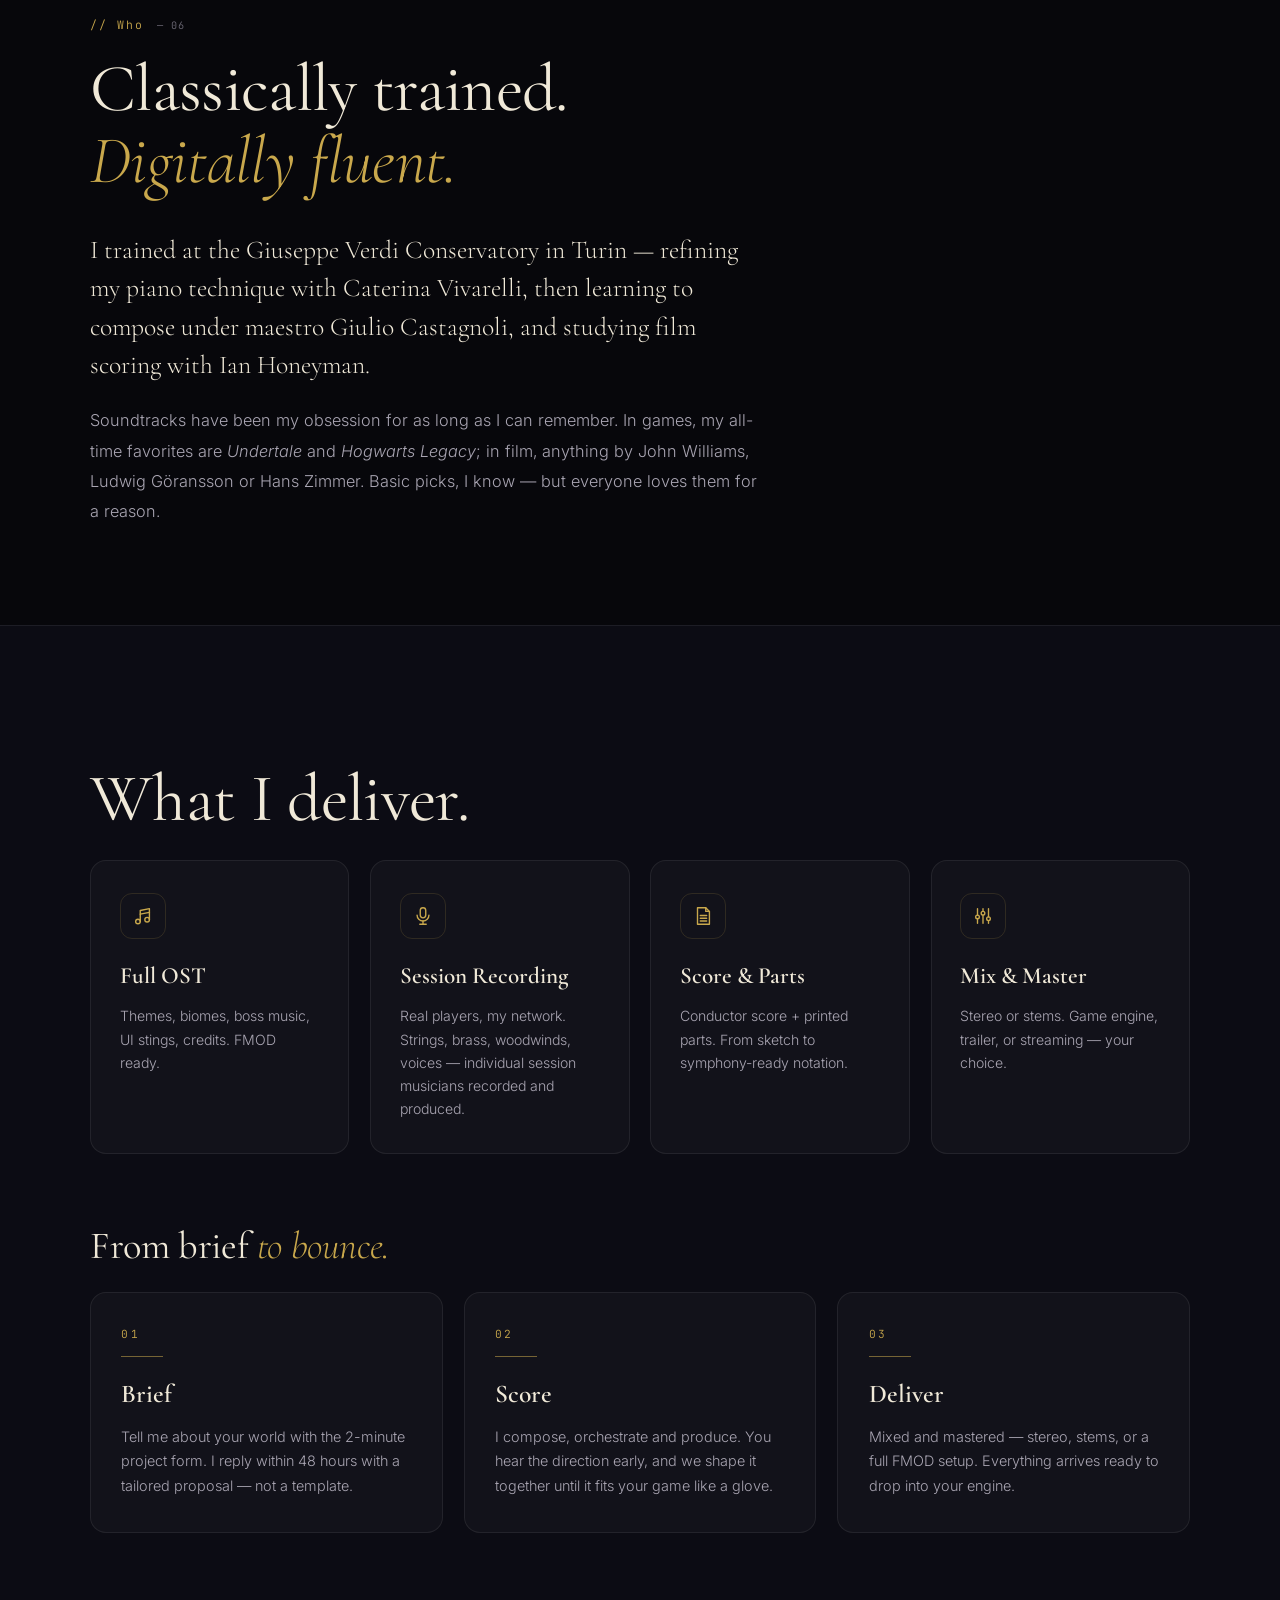
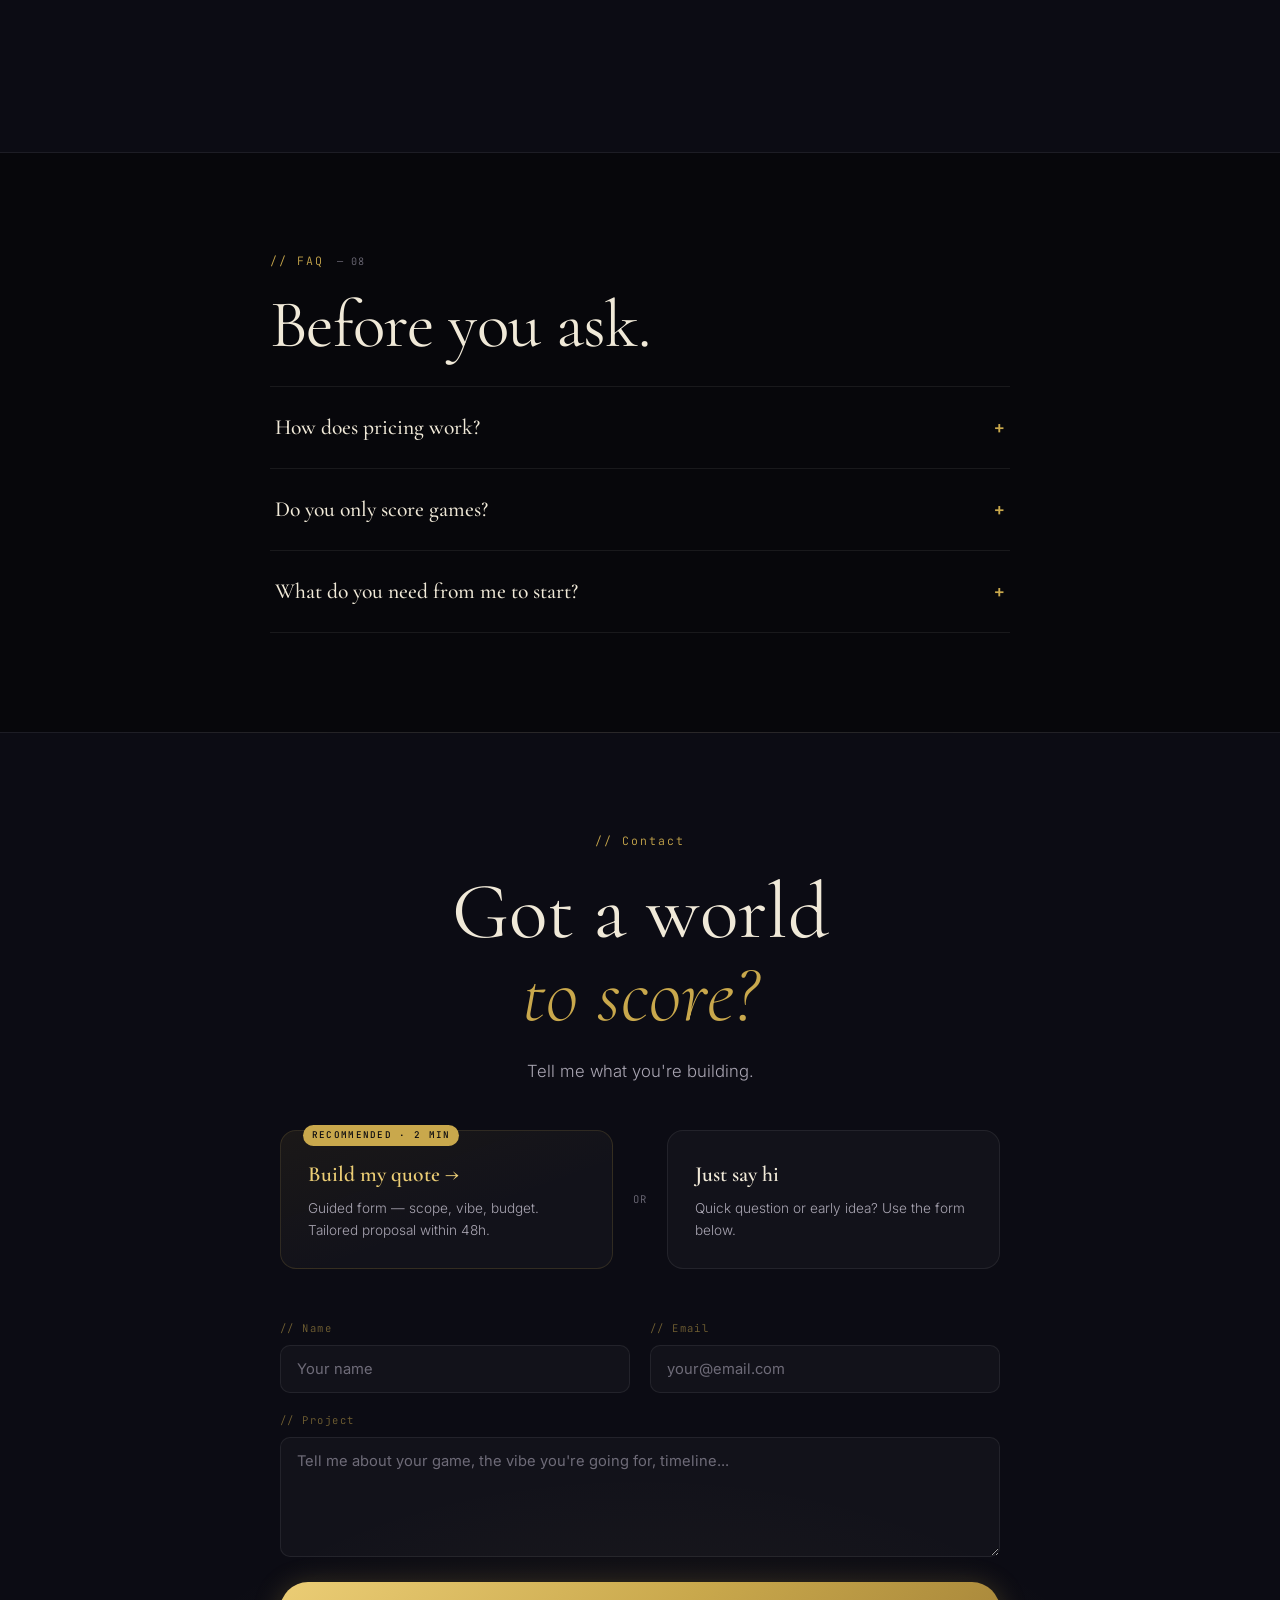
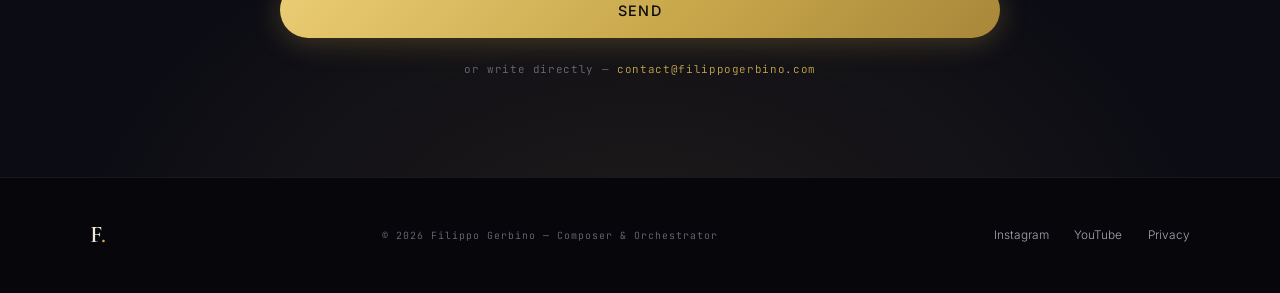
==== commit 62d9fd9c: "Testimonials: add MotionReed Studios (short film score) - New quote first in the grid, name linked t" ====
--- a/index.html
+++ b/index.html
@@ -492,9 +492,18 @@
   <section class="testimonials section" id="testimonials">
     <div class="container">
       <p class="section-eyebrow mono reveal"><span data-i18n="testi.eyebrow">// Testimonials</span> <span class="eyebrow-num">05</span></p>
-      <h2 class="section-title reveal" data-i18n="testi.title">From the devs<br/><em>themselves.</em></h2>
+      <h2 class="section-title reveal" data-i18n="testi.title">In their<br/><em>own words.</em></h2>
 
       <div class="testimonials-grid">
+        <figure class="testimonial-card tilt reveal">
+          <div class="testimonial-quote-mark" aria-hidden="true">"</div>
+          <blockquote class="testimonial-quote" data-i18n="testi.q4">Thank you so much for this amazing work! Great working with you — definitely down for future projects.</blockquote>
+          <figcaption class="testimonial-author">
+            <a class="testimonial-name" href="https://www.instagram.com/motionreed_studios/" target="_blank" rel="noopener">MotionReed Studios</a>
+            <span class="testimonial-role mono" data-i18n="testi.r4">Short Film · Original Score</span>
+          </figcaption>
+        </figure>
+
         <figure class="testimonial-card tilt reveal reveal-delay-1">
           <div class="testimonial-quote-mark" aria-hidden="true">"</div>
           <blockquote class="testimonial-quote" data-i18n="testi.q1">The music was incredible — serious talent. Don't let anyone tell you otherwise.</blockquote>
--- a/style.css
+++ b/style.css
@@ -874,7 +874,7 @@
 .testimonials { background: var(--bg-2); border-top: 1px solid var(--line-soft); border-bottom: 1px solid var(--line-soft); }
 .testimonials-grid {
   display: grid;
-  grid-template-columns: repeat(auto-fit, minmax(min(300px, 100%), 1fr));
+  grid-template-columns: repeat(2, 1fr); /* four quotes: 2 × 2, one column on mobile */
   gap: 1.4rem;
   margin-top: 1rem;
 }
@@ -905,6 +905,8 @@
 }
 .testimonial-author { margin-top: 1.6rem; display: flex; flex-direction: column; gap: 0.2rem; }
 .testimonial-name { font-weight: 500; font-size: 0.9rem; }
+a.testimonial-name { align-self: flex-start; border-bottom: 1px solid var(--line); transition: color 0.25s, border-color 0.25s; }
+a.testimonial-name:hover { color: var(--gold); border-color: var(--gold); }
 .testimonial-role { font-size: 0.6rem; letter-spacing: 0.14em; text-transform: uppercase; color: var(--gold-dim); }
 
 /* ── About ─────────────────────────────────────────────────────────────── */
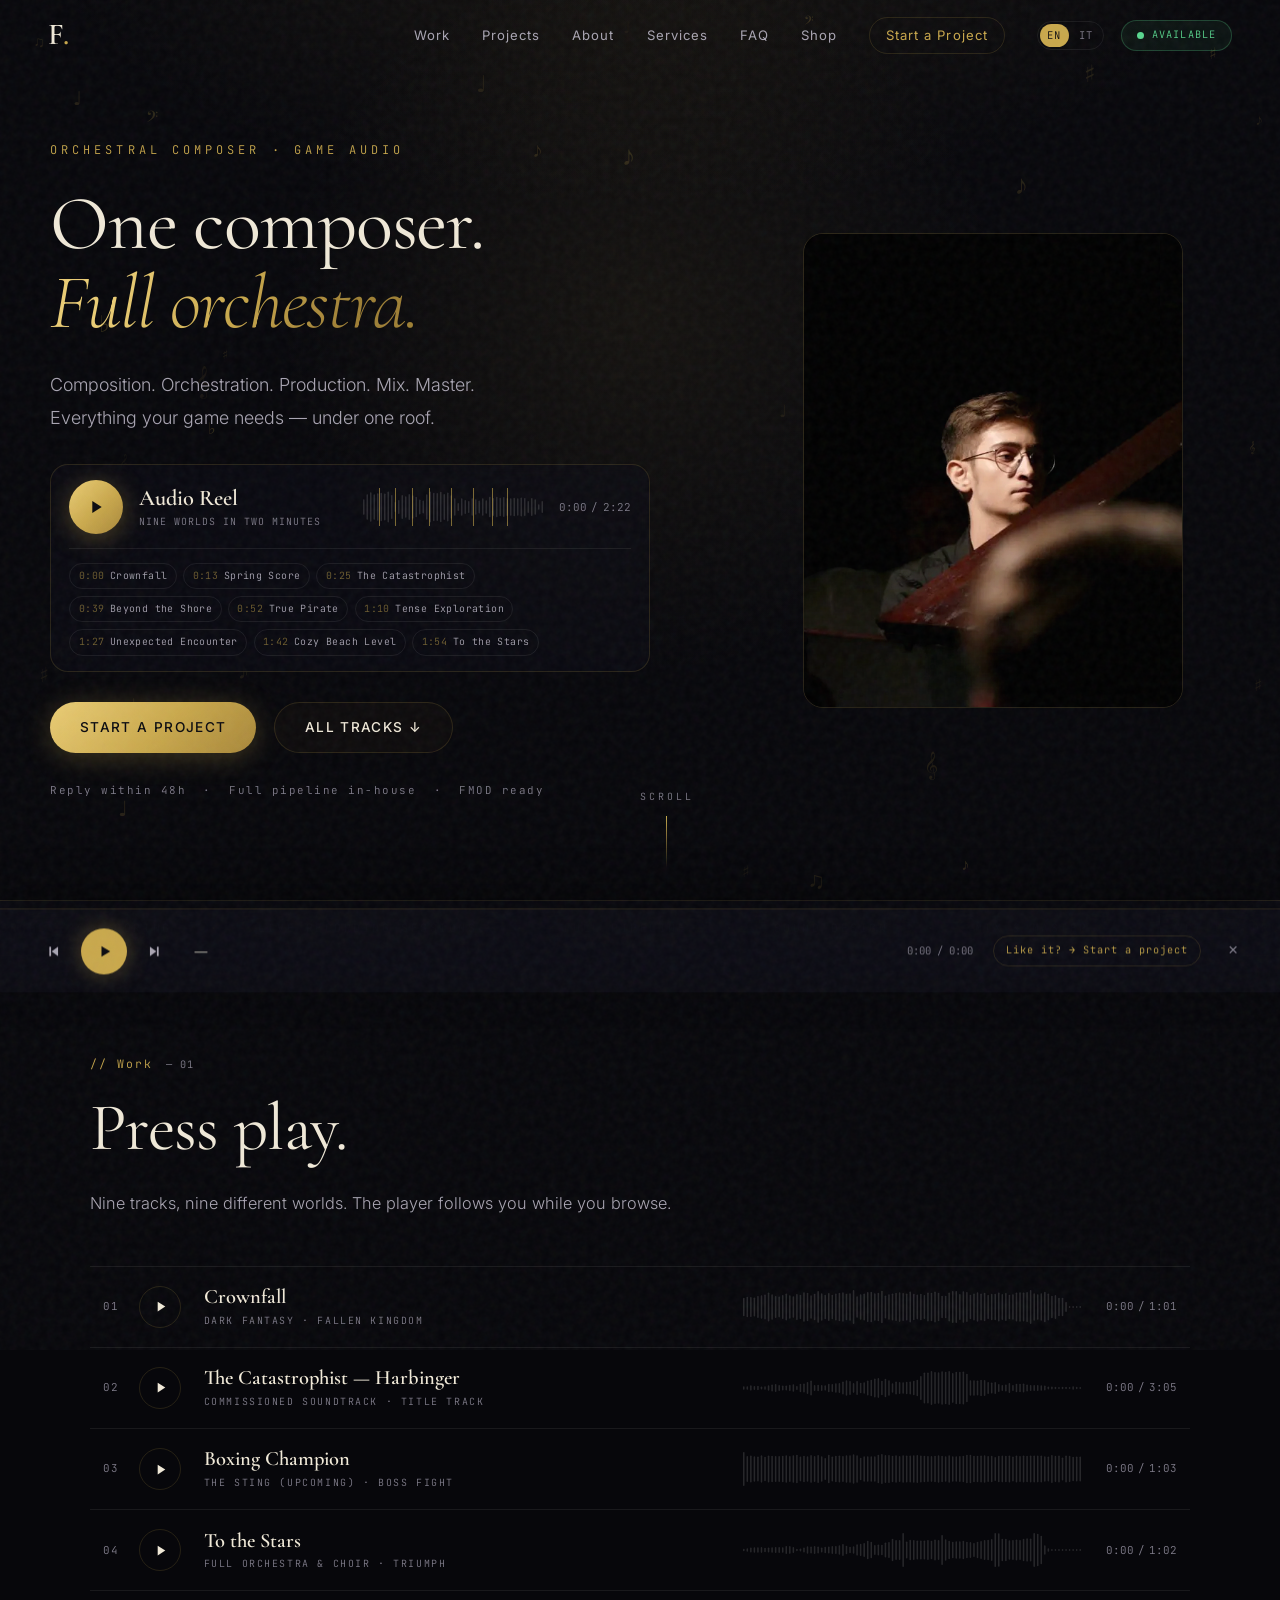
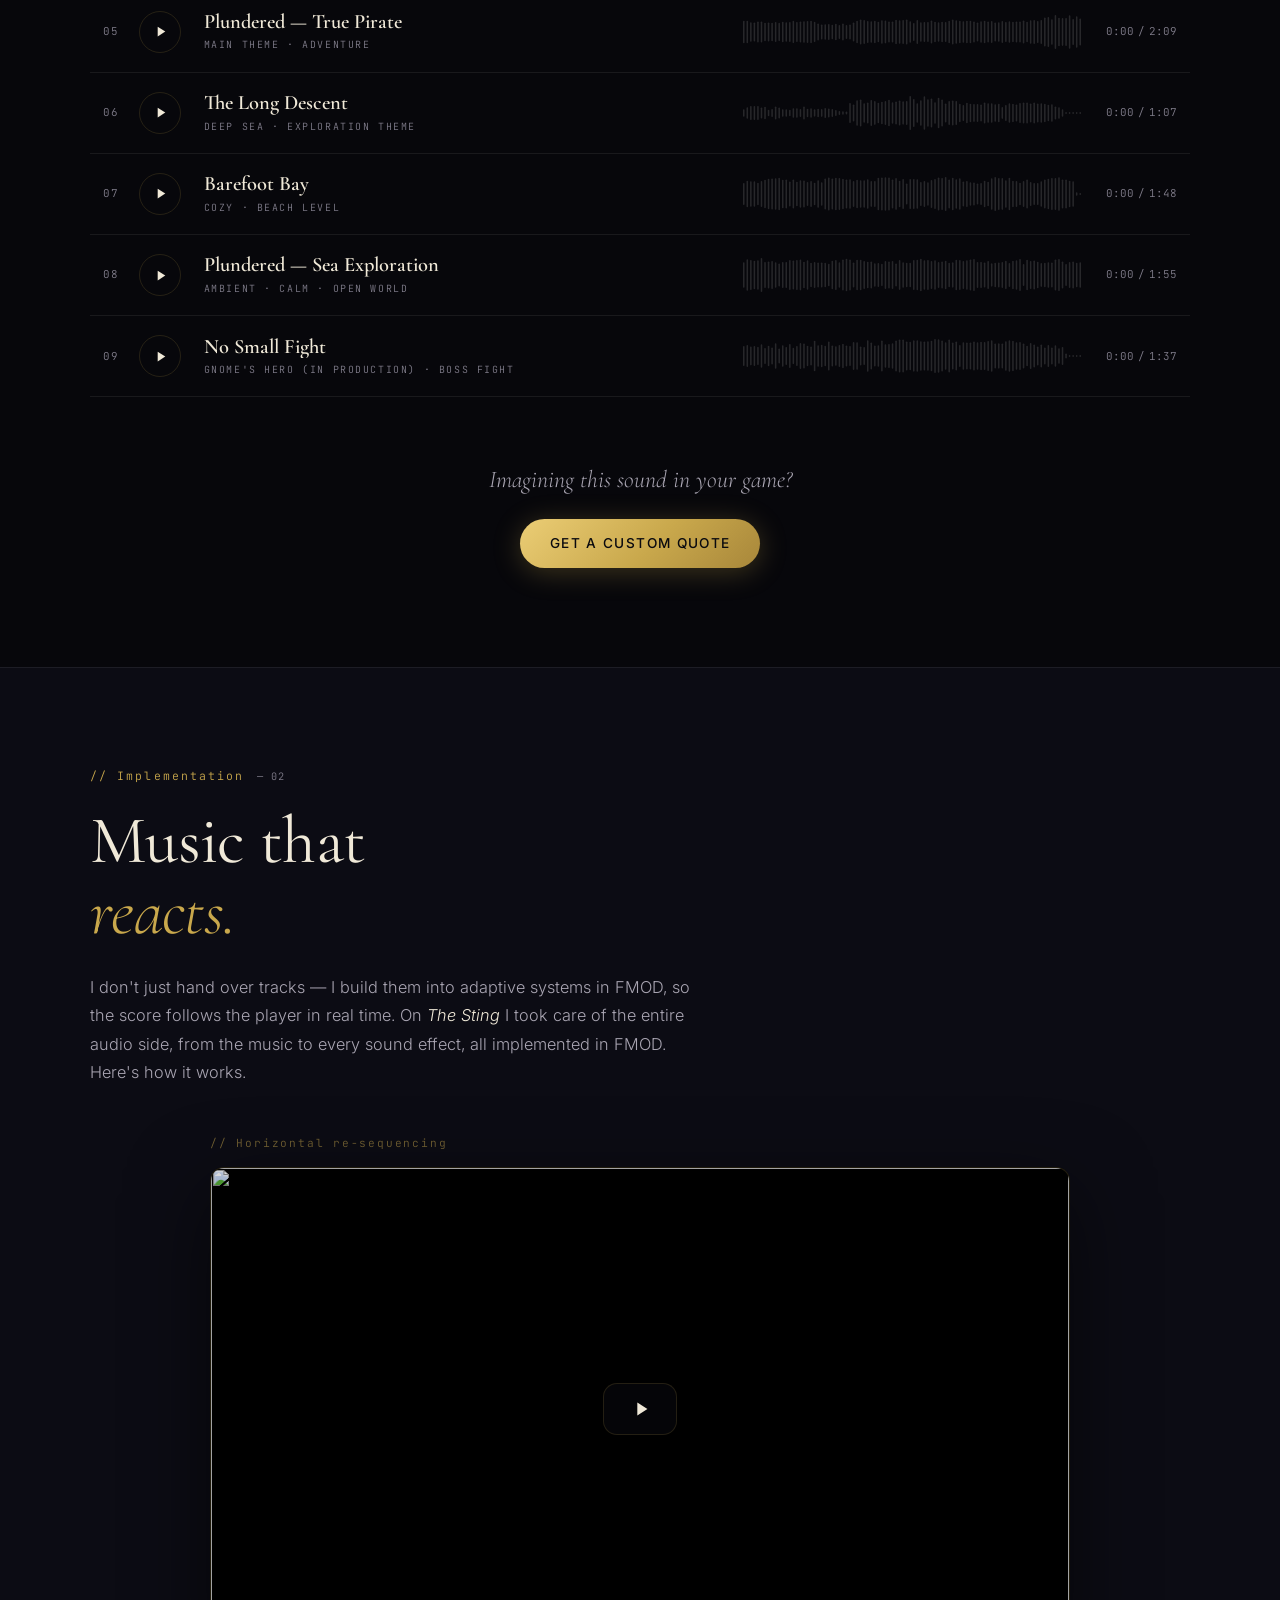
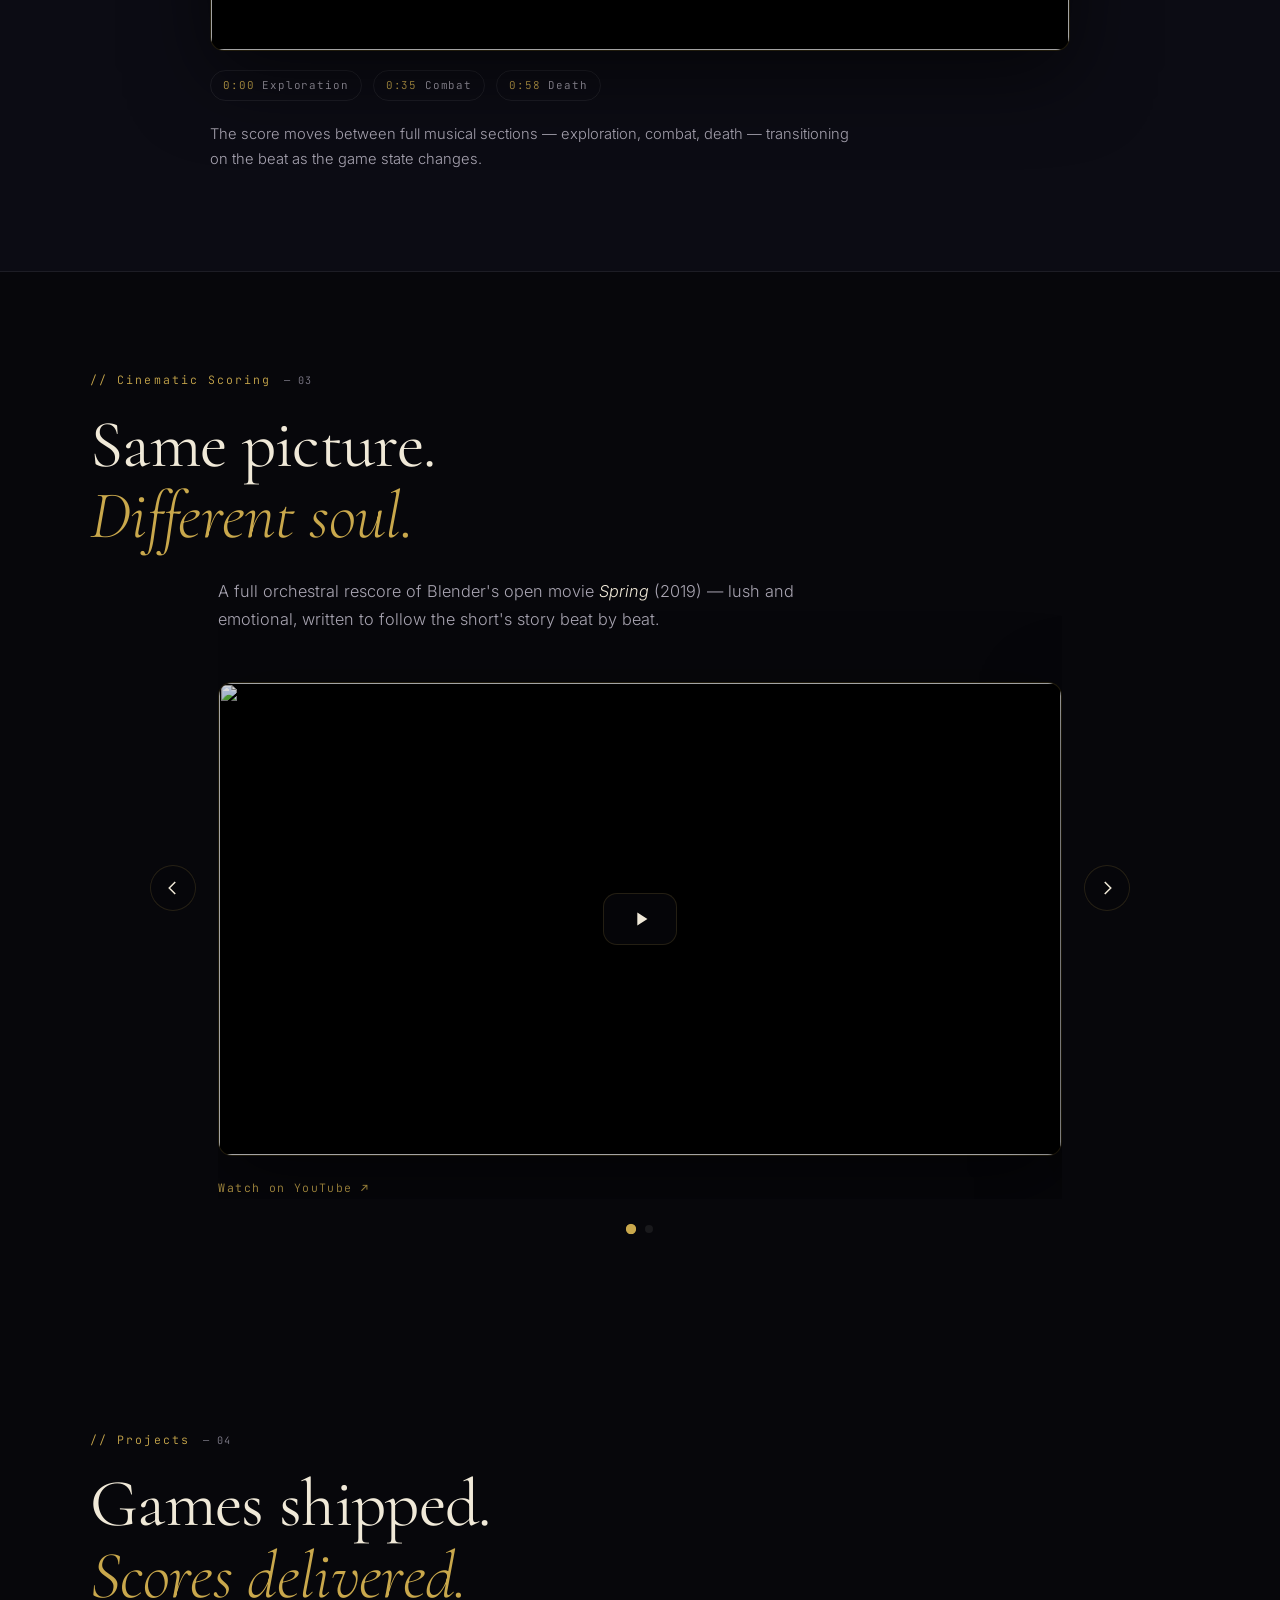
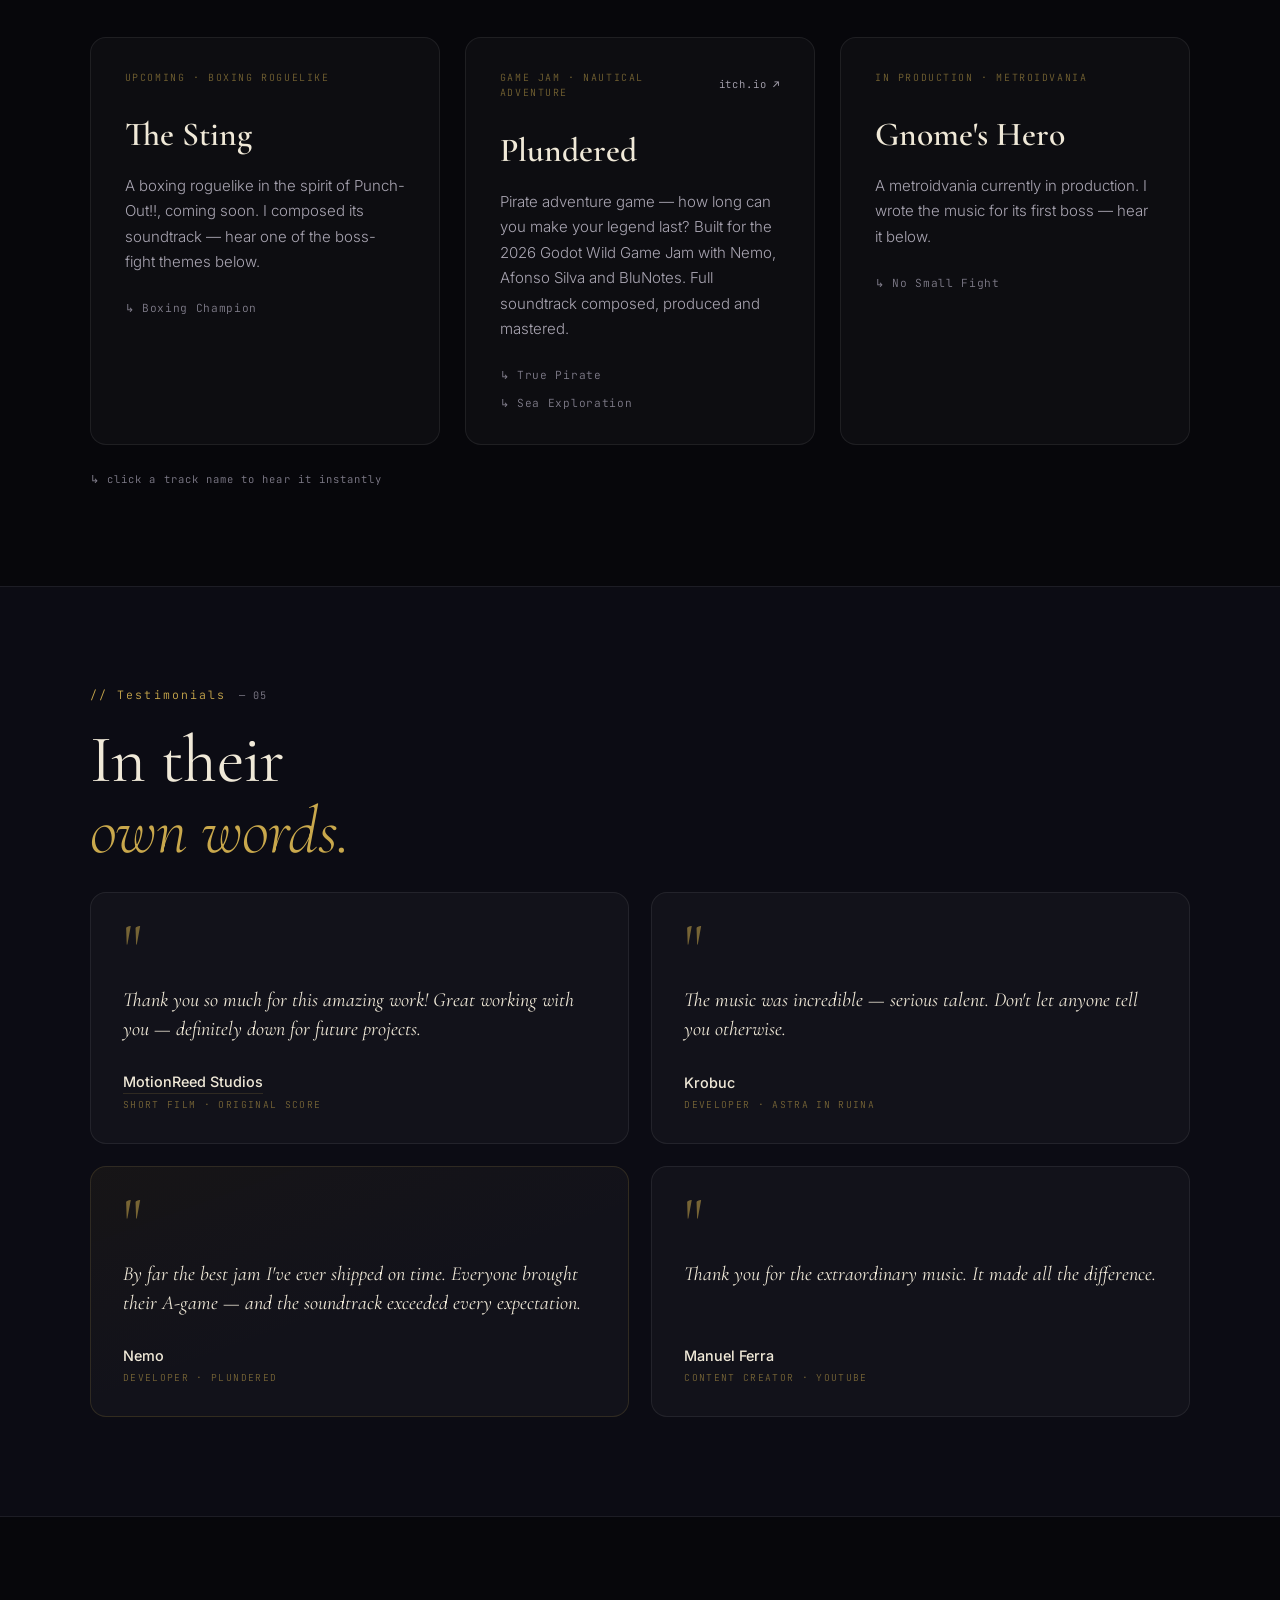
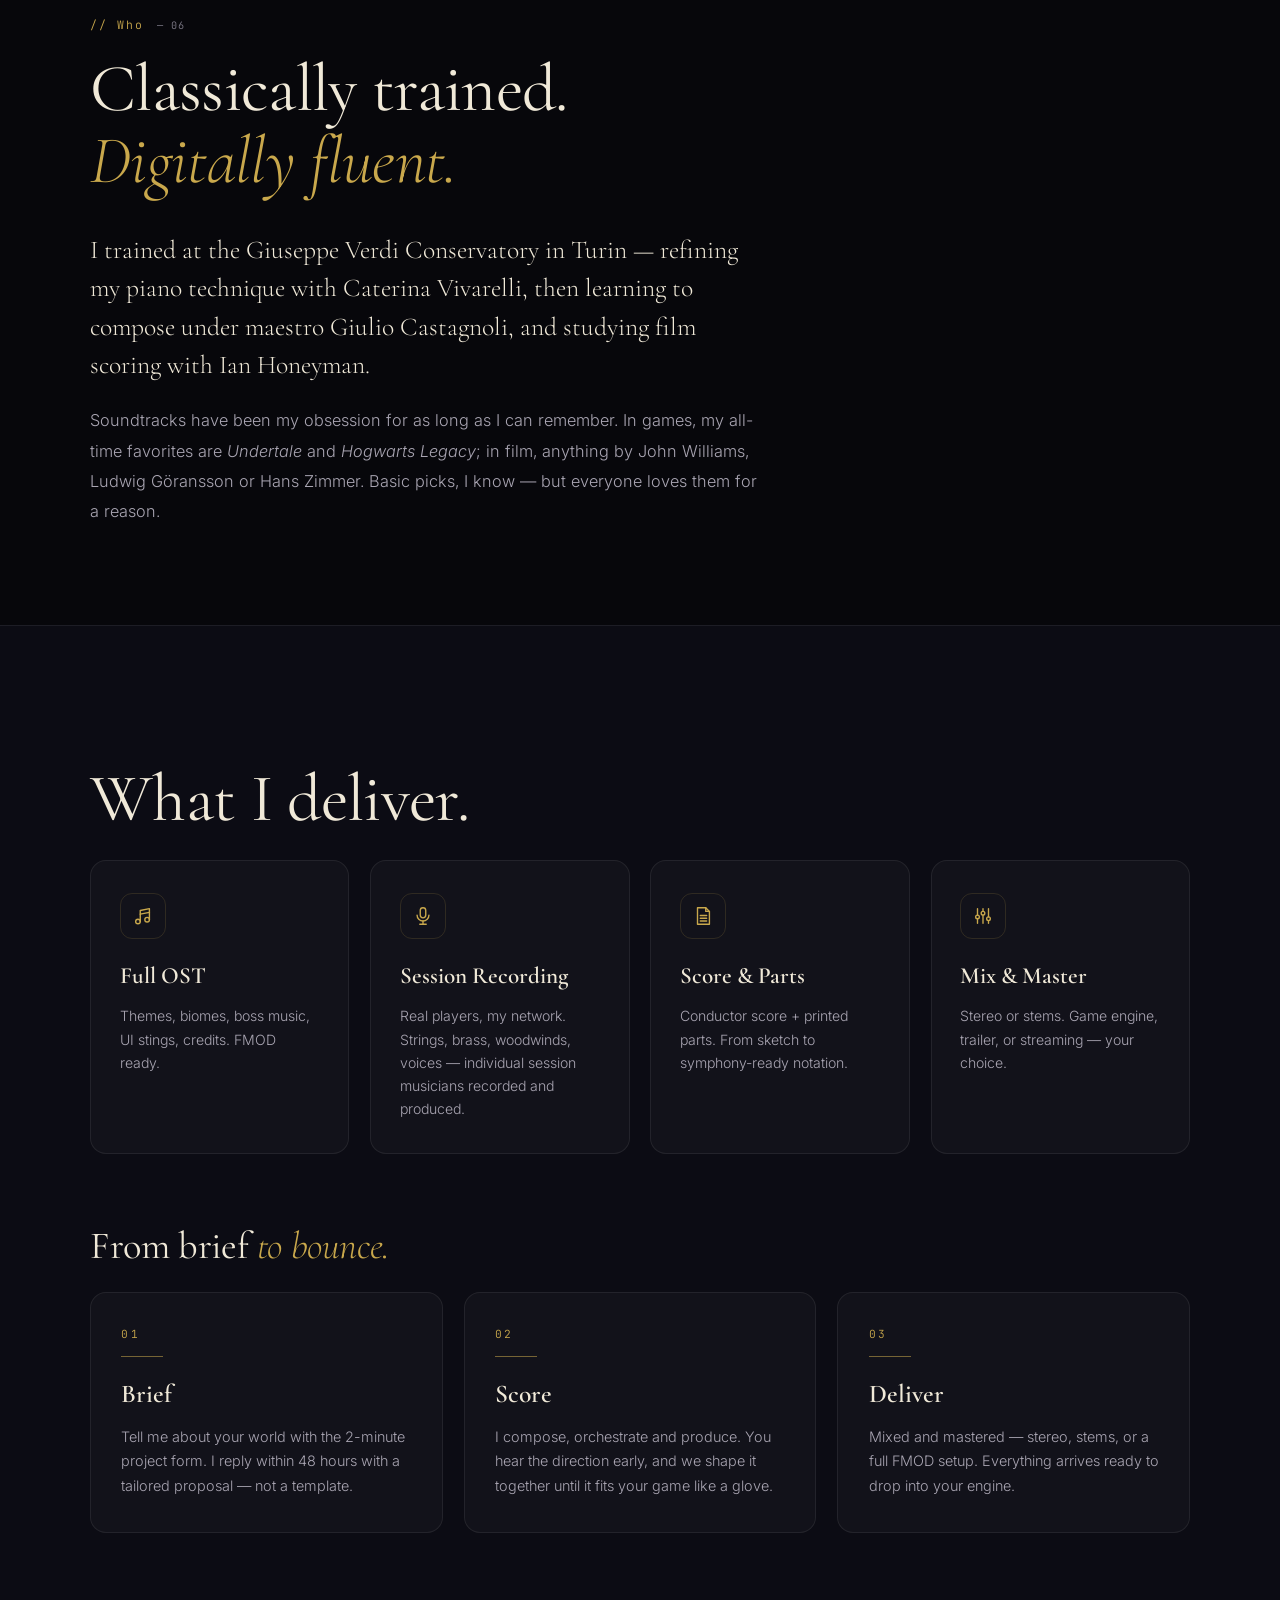
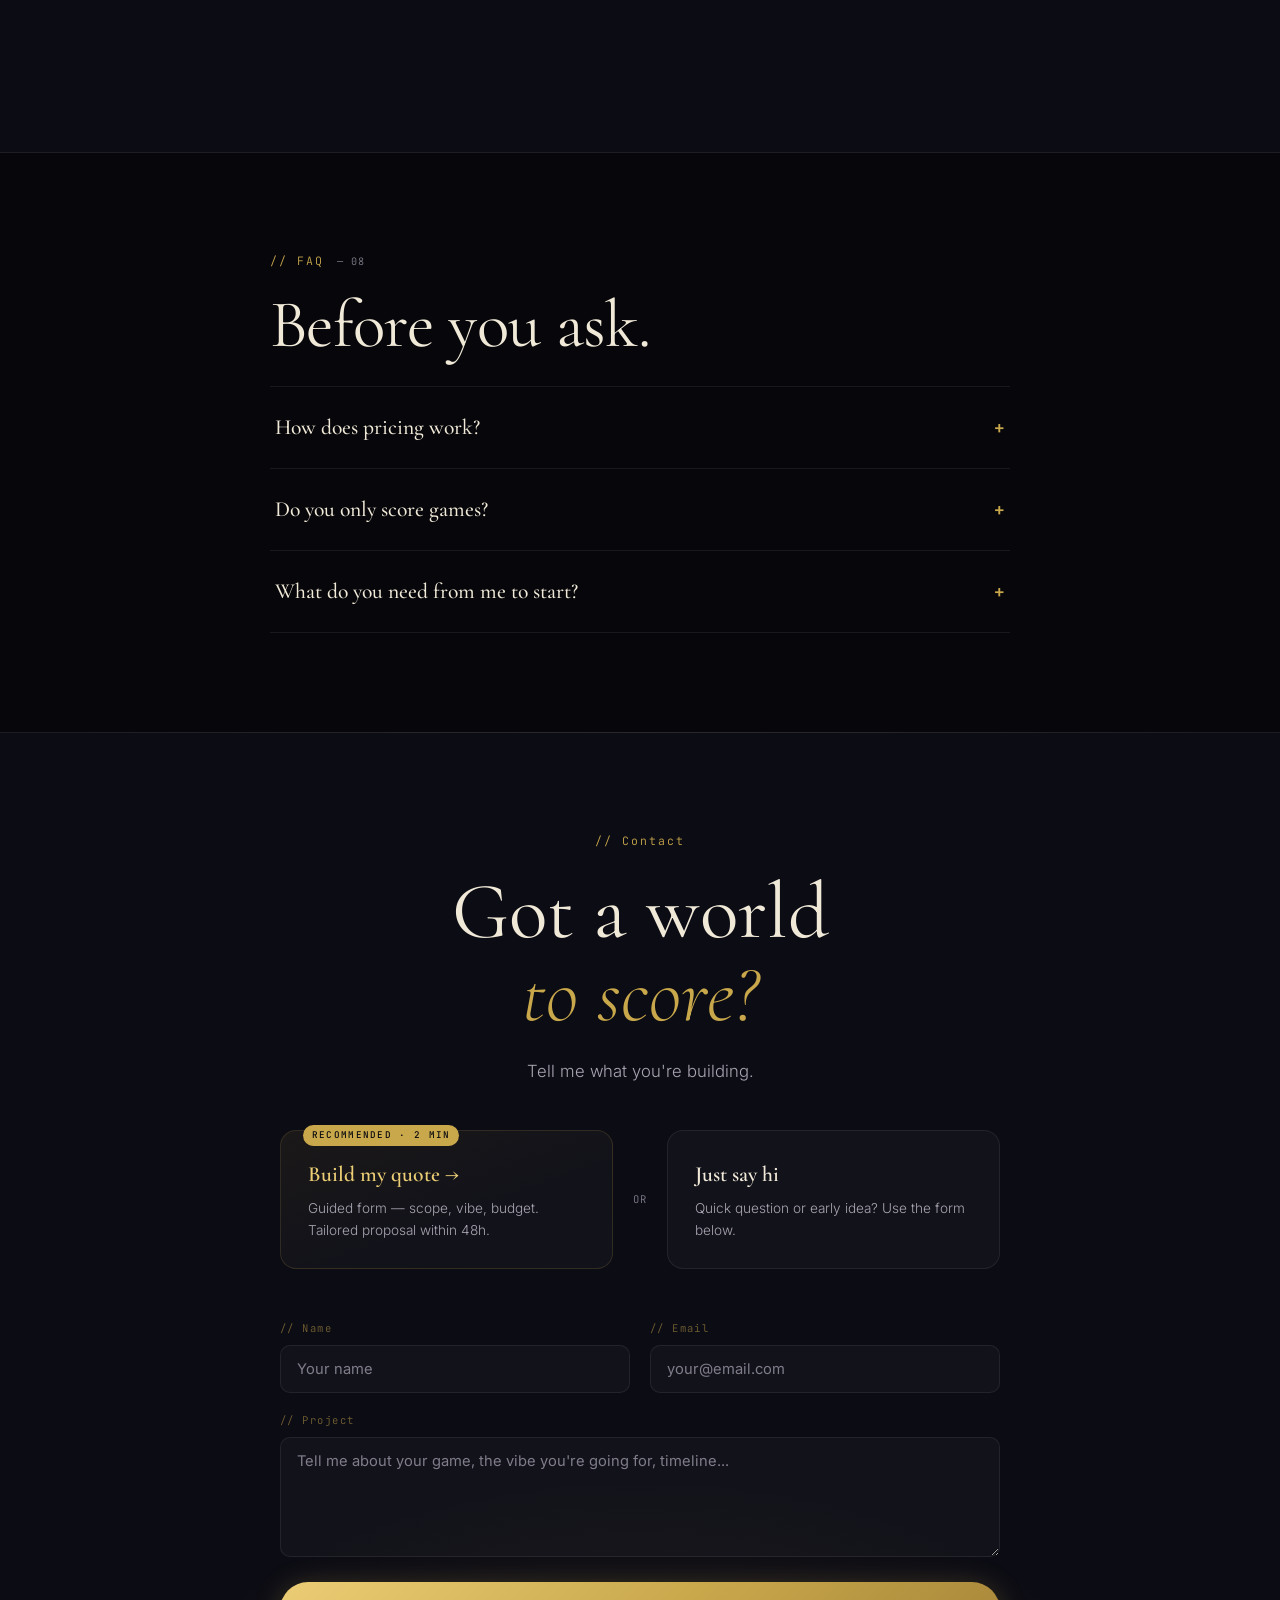
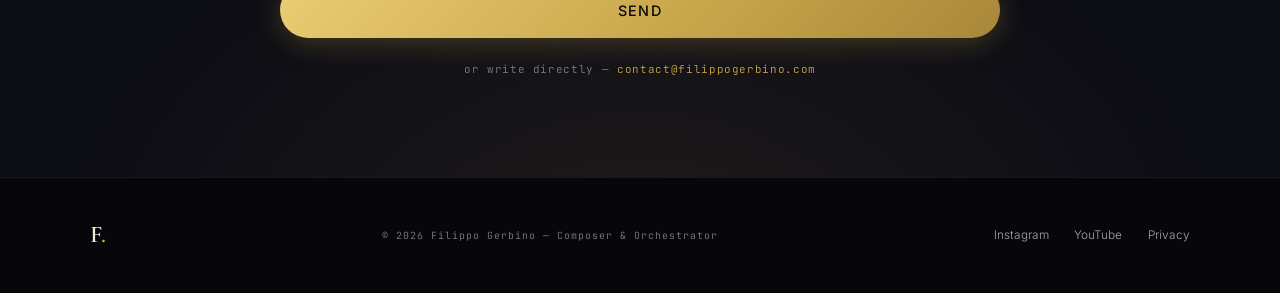
==== commit 2b75e426: "Performance pass: no audio probes, lighter images, idle hero canvas - Track durations are static (da" ====
--- a/index.html
+++ b/index.html
@@ -13,6 +13,9 @@
   <meta property="og:title" content="Filippo Gerbino — Video Game Composer & Orchestrator" />
   <meta property="og:description" content="Composition, orchestration, production, mix, and master. Everything your game needs under one roof." />
   <meta property="og:image" content="https://filippogerbino.com/preview-social.jpg" />
+  <meta property="og:image:width" content="1200" />
+  <meta property="og:image:height" content="630" />
+  <meta property="og:image:alt" content="Filippo Gerbino — video game composer and orchestrator" />
   <meta property="og:url" content="https://filippogerbino.com/" />
   <meta name="twitter:card" content="summary_large_image" />
   <meta name="theme-color" content="#07070B" />
@@ -30,10 +33,19 @@
     "@context": "https://schema.org",
     "@graph": [
       {
+        "@type": "WebSite",
+        "@id": "https://filippogerbino.com/#website",
+        "url": "https://filippogerbino.com/",
+        "name": "Filippo Gerbino",
+        "inLanguage": ["en", "it"],
+        "publisher": { "@id": "https://filippogerbino.com/#filippo" }
+      },
+      {
         "@type": "Person",
         "@id": "https://filippogerbino.com/#filippo",
         "name": "Filippo Gerbino",
         "jobTitle": "Video Game Composer & Orchestrator",
+        "alumniOf": { "@type": "CollegeOrUniversity", "name": "Conservatorio Giuseppe Verdi di Torino" },
         "description": "Video game and film composer, orchestrator and producer specialised in full orchestral scores and adaptive game audio.",
         "url": "https://filippogerbino.com/",
         "image": "https://filippogerbino.com/filippo-piano.jpg",
@@ -42,6 +54,9 @@
           "https://www.youtube.com/@GerbinoScores"
         ],
         "knowsAbout": [
+          "Video game music",
+          "Adaptive music",
+          "FMOD",
           "Film scoring",
           "Game audio",
           "Orchestration",
@@ -127,7 +142,7 @@
              data-chapters = [seconds, label] pairs: they become the clickable timestamps below. -->
         <div class="hero-reel" id="heroReel">
           <div class="track-item hero-reel-row" tabindex="0" role="button" aria-label="Play the audio reel"
-               data-src="audio/audio-reel.mp3" data-src-ogg="audio/audio-reel.ogg" data-duration="142.8"
+               data-src="audio/audio-reel.mp3" data-duration="142.8"
                data-chapters-list="heroReelChapters"
                data-chapters='[[0,"Crownfall"],[13,"Spring Score"],[25,"The Catastrophist"],[39,"Beyond the Shore"],[52,"True Pirate"],[70,"Tense Exploration"],[87,"Unexpected Encounter"],[102,"Cozy Beach Level"],[114,"To the Stars"]]'>
             <div class="track-play-btn" aria-hidden="true">
@@ -152,7 +167,13 @@
         <p class="hero-trust mono" data-i18n="hero.trust">Reply within 48h &nbsp;·&nbsp; Full pipeline in-house &nbsp;·&nbsp; FMOD ready</p>
       </div>
       <figure class="hero-portrait">
-        <img src="filippo-piano.jpg" alt="Filippo Gerbino at the piano" />
+        <!-- sizes = width of the photo once cropped by object-fit (wider than its frame) -->
+        <picture>
+          <source type="image/webp" srcset="filippo-piano-675.webp 675w, filippo-piano.webp 999w"
+                  sizes="(max-width: 860px) 225px, 712px" />
+          <img src="filippo-piano.jpg" alt="Filippo Gerbino at the piano" width="999" height="666"
+               fetchpriority="high" decoding="async" />
+        </picture>
       </figure>
     </div>
     <div class="hero-scroll-hint" aria-hidden="true">
@@ -193,7 +214,7 @@
       <div class="tracks-list reveal" id="tracksList">
 
         <div class="track-item" tabindex="0" role="button" aria-label="Play Crownfall"
-             data-src="audio/crownfall.mp3" data-src-ogg="audio/crownfall.ogg">
+             data-src="audio/crownfall.mp3" data-duration="61">
           <span class="track-num mono">01</span>
           <div class="track-play-btn" aria-hidden="true">
             <svg class="icon-play" viewBox="0 0 24 24"><polygon points="5,3 19,12 5,21"/></svg>
@@ -204,11 +225,11 @@
             <span class="track-genre mono" data-i18n="g1">Dark Fantasy · Fallen Kingdom</span>
           </div>
           <div class="track-waveform"><canvas class="waveform-canvas"></canvas></div>
-          <div class="track-time mono"><span class="current-time">0:00</span><span class="separator">/</span><span class="duration">–:––</span></div>
+          <div class="track-time mono"><span class="current-time">0:00</span><span class="separator">/</span><span class="duration">1:01</span></div>
         </div>
 
         <div class="track-item" tabindex="0" role="button" aria-label="Play The Catastrophist — Harbinger"
-             data-src="audio/the-catastrophist.mp3" data-src-ogg="audio/the-catastrophist.ogg">
+             data-src="audio/the-catastrophist.mp3" data-duration="185.6">
           <span class="track-num mono">02</span>
           <div class="track-play-btn" aria-hidden="true">
             <svg class="icon-play" viewBox="0 0 24 24"><polygon points="5,3 19,12 5,21"/></svg>
@@ -219,11 +240,11 @@
             <span class="track-genre mono" data-i18n="g6">Commissioned Soundtrack · Title Track</span>
           </div>
           <div class="track-waveform"><canvas class="waveform-canvas"></canvas></div>
-          <div class="track-time mono"><span class="current-time">0:00</span><span class="separator">/</span><span class="duration">–:––</span></div>
+          <div class="track-time mono"><span class="current-time">0:00</span><span class="separator">/</span><span class="duration">3:05</span></div>
         </div>
 
         <div class="track-item" tabindex="0" role="button" aria-label="Play Boxing Champion"
-             data-src="audio/boxing-champion.mp3" data-src-ogg="audio/boxing-champion.ogg">
+             data-src="audio/boxing-champion.mp3" data-duration="63.6">
           <span class="track-num mono">03</span>
           <div class="track-play-btn" aria-hidden="true">
             <svg class="icon-play" viewBox="0 0 24 24"><polygon points="5,3 19,12 5,21"/></svg>
@@ -234,11 +255,11 @@
             <span class="track-genre mono" data-i18n="g4">The Sting (upcoming) · Boss Fight</span>
           </div>
           <div class="track-waveform"><canvas class="waveform-canvas"></canvas></div>
-          <div class="track-time mono"><span class="current-time">0:00</span><span class="separator">/</span><span class="duration">–:––</span></div>
+          <div class="track-time mono"><span class="current-time">0:00</span><span class="separator">/</span><span class="duration">1:03</span></div>
         </div>
 
         <div class="track-item" tabindex="0" role="button" aria-label="Play To the Stars"
-             data-src="audio/to-the-stars.mp3" data-src-ogg="audio/to-the-stars.ogg">
+             data-src="audio/to-the-stars.mp3" data-duration="62.3">
           <span class="track-num mono">04</span>
           <div class="track-play-btn" aria-hidden="true">
             <svg class="icon-play" viewBox="0 0 24 24"><polygon points="5,3 19,12 5,21"/></svg>
@@ -249,11 +270,11 @@
             <span class="track-genre mono" data-i18n="g2">Full Orchestra &amp; Choir · Triumph</span>
           </div>
           <div class="track-waveform"><canvas class="waveform-canvas"></canvas></div>
-          <div class="track-time mono"><span class="current-time">0:00</span><span class="separator">/</span><span class="duration">–:––</span></div>
+          <div class="track-time mono"><span class="current-time">0:00</span><span class="separator">/</span><span class="duration">1:02</span></div>
         </div>
 
         <div class="track-item" tabindex="0" role="button" aria-label="Play Plundered — True Pirate"
-             data-src="audio/true-pirate.mp3" data-src-ogg="audio/true-pirate.ogg">
+             data-src="audio/true-pirate.mp3" data-duration="129.6">
           <span class="track-num mono">05</span>
           <div class="track-play-btn" aria-hidden="true">
             <svg class="icon-play" viewBox="0 0 24 24"><polygon points="5,3 19,12 5,21"/></svg>
@@ -264,11 +285,11 @@
             <span class="track-genre mono" data-i18n="g3">Main Theme · Adventure</span>
           </div>
           <div class="track-waveform"><canvas class="waveform-canvas"></canvas></div>
-          <div class="track-time mono"><span class="current-time">0:00</span><span class="separator">/</span><span class="duration">–:––</span></div>
+          <div class="track-time mono"><span class="current-time">0:00</span><span class="separator">/</span><span class="duration">2:09</span></div>
         </div>
 
         <div class="track-item" tabindex="0" role="button" aria-label="Play The Long Descent"
-             data-src="audio/the-long-descent.mp3" data-src-ogg="audio/the-long-descent.ogg">
+             data-src="audio/the-long-descent.mp3" data-duration="67.7">
           <span class="track-num mono">06</span>
           <div class="track-play-btn" aria-hidden="true">
             <svg class="icon-play" viewBox="0 0 24 24"><polygon points="5,3 19,12 5,21"/></svg>
@@ -279,11 +300,11 @@
             <span class="track-genre mono" data-i18n="g5">Deep Sea · Exploration Theme</span>
           </div>
           <div class="track-waveform"><canvas class="waveform-canvas"></canvas></div>
-          <div class="track-time mono"><span class="current-time">0:00</span><span class="separator">/</span><span class="duration">–:––</span></div>
+          <div class="track-time mono"><span class="current-time">0:00</span><span class="separator">/</span><span class="duration">1:07</span></div>
         </div>
 
         <div class="track-item" tabindex="0" role="button" aria-label="Play Barefoot Bay"
-             data-src="audio/barefoot-bay.mp3" data-src-ogg="audio/barefoot-bay.ogg">
+             data-src="audio/barefoot-bay.mp3" data-duration="108.7">
           <span class="track-num mono">07</span>
           <div class="track-play-btn" aria-hidden="true">
             <svg class="icon-play" viewBox="0 0 24 24"><polygon points="5,3 19,12 5,21"/></svg>
@@ -294,11 +315,11 @@
             <span class="track-genre mono" data-i18n="g7">Cozy · Beach Level</span>
           </div>
           <div class="track-waveform"><canvas class="waveform-canvas"></canvas></div>
-          <div class="track-time mono"><span class="current-time">0:00</span><span class="separator">/</span><span class="duration">–:––</span></div>
+          <div class="track-time mono"><span class="current-time">0:00</span><span class="separator">/</span><span class="duration">1:48</span></div>
         </div>
 
         <div class="track-item" tabindex="0" role="button" aria-label="Play Plundered — Sea Exploration"
-             data-src="audio/sea-exploration.mp3" data-src-ogg="audio/sea-exploration.ogg">
+             data-src="audio/sea-exploration.mp3" data-duration="115.2">
           <span class="track-num mono">08</span>
           <div class="track-play-btn" aria-hidden="true">
             <svg class="icon-play" viewBox="0 0 24 24"><polygon points="5,3 19,12 5,21"/></svg>
@@ -309,11 +330,11 @@
             <span class="track-genre mono" data-i18n="g8">Ambient · Calm · Open World</span>
           </div>
           <div class="track-waveform"><canvas class="waveform-canvas"></canvas></div>
-          <div class="track-time mono"><span class="current-time">0:00</span><span class="separator">/</span><span class="duration">–:––</span></div>
+          <div class="track-time mono"><span class="current-time">0:00</span><span class="separator">/</span><span class="duration">1:55</span></div>
         </div>
 
         <div class="track-item" tabindex="0" role="button" aria-label="Play No Small Fight"
-             data-src="audio/no-small-fight.mp3" data-src-ogg="audio/no-small-fight.ogg">
+             data-src="audio/no-small-fight.mp3" data-duration="97.3">
           <span class="track-num mono">09</span>
           <div class="track-play-btn" aria-hidden="true">
             <svg class="icon-play" viewBox="0 0 24 24"><polygon points="5,3 19,12 5,21"/></svg>
@@ -324,7 +345,7 @@
             <span class="track-genre mono" data-i18n="g9">Gnome's Hero (in production) · Boss Fight</span>
           </div>
           <div class="track-waveform"><canvas class="waveform-canvas"></canvas></div>
-          <div class="track-time mono"><span class="current-time">0:00</span><span class="separator">/</span><span class="duration">–:––</span></div>
+          <div class="track-time mono"><span class="current-time">0:00</span><span class="separator">/</span><span class="duration">1:37</span></div>
         </div>
 
       </div>
@@ -353,7 +374,7 @@
              data-yt-title="Filippo Gerbino — Horizontal re-sequencing in FMOD"
              role="button" tabindex="0" aria-label="Play video: Horizontal re-sequencing in FMOD">
           <!-- this video has no maxresdefault thumbnail (YouTube answers 404 with a grey placeholder) -->
-          <img src="https://i.ytimg.com/vi/AJOIJgnCPFo/sddefault.jpg" alt="" loading="lazy"
+          <img src="https://i.ytimg.com/vi_webp/AJOIJgnCPFo/sddefault.webp" alt="" loading="lazy" decoding="async"
                onerror="this.onerror=null;this.src='https://i.ytimg.com/vi/AJOIJgnCPFo/hqdefault.jpg'" />
           <span class="yt-play" aria-hidden="true"><svg viewBox="0 0 24 24"><polygon points="8,5 19,12 8,19"/></svg></span>
         </div>
@@ -398,7 +419,7 @@
               <div class="video-wrapper-full yt-facade" data-yt-id="IiLGnwVNXKU" data-yt-name="rescore-spring"
                    data-yt-title="Filippo Gerbino — Spring Rescore"
                    role="button" tabindex="0" aria-label="Play video: Spring Rescore">
-                <img src="https://i.ytimg.com/vi/IiLGnwVNXKU/maxresdefault.jpg" alt="" loading="lazy"
+                <img src="https://i.ytimg.com/vi_webp/IiLGnwVNXKU/maxresdefault.webp" alt="" loading="lazy" decoding="async"
                      onerror="this.onerror=null;this.src='https://i.ytimg.com/vi/IiLGnwVNXKU/hqdefault.jpg'" />
                 <span class="yt-play" aria-hidden="true"><svg viewBox="0 0 24 24"><polygon points="8,5 19,12 8,19"/></svg></span>
               </div>
@@ -415,7 +436,7 @@
               <div class="video-wrapper-full yt-facade" data-yt-id="d8BKK9SVm9c" data-yt-name="rescore-botd"
                    data-yt-title="Filippo Gerbino — Book of the Dead Rescore"
                    role="button" tabindex="0" aria-label="Play video: Book of the Dead Rescore">
-                <img src="https://i.ytimg.com/vi/d8BKK9SVm9c/maxresdefault.jpg" alt="" loading="lazy"
+                <img src="https://i.ytimg.com/vi_webp/d8BKK9SVm9c/maxresdefault.webp" alt="" loading="lazy" decoding="async"
                      onerror="this.onerror=null;this.src='https://i.ytimg.com/vi/d8BKK9SVm9c/hqdefault.jpg'" />
                 <span class="yt-play" aria-hidden="true"><svg viewBox="0 0 24 24"><polygon points="8,5 19,12 8,19"/></svg></span>
               </div>
--- a/style.css
+++ b/style.css
@@ -18,7 +18,7 @@
   --gold-soft:   rgba(201, 168, 76, 0.09);
   --parchment:   #F0E9D8;
   --mist:        #A9A5B2;
-  --mist-dim:    #6E6B78;
+  --mist-dim:    #807D8B;   /* 4.9:1 on --bg: small labels stay readable (WCAG AA) */
   --green:       #59D68E;
   --red:         #E06666;
 
@@ -445,6 +445,7 @@
   justify-self: center;
   animation: heroIn 1.2s var(--ease-out) 0.35s both;
 }
+.hero-portrait picture, .card-about-photo picture { display: contents; }
 .hero-portrait img {
   width: 100%; height: 100%;
   object-fit: cover;
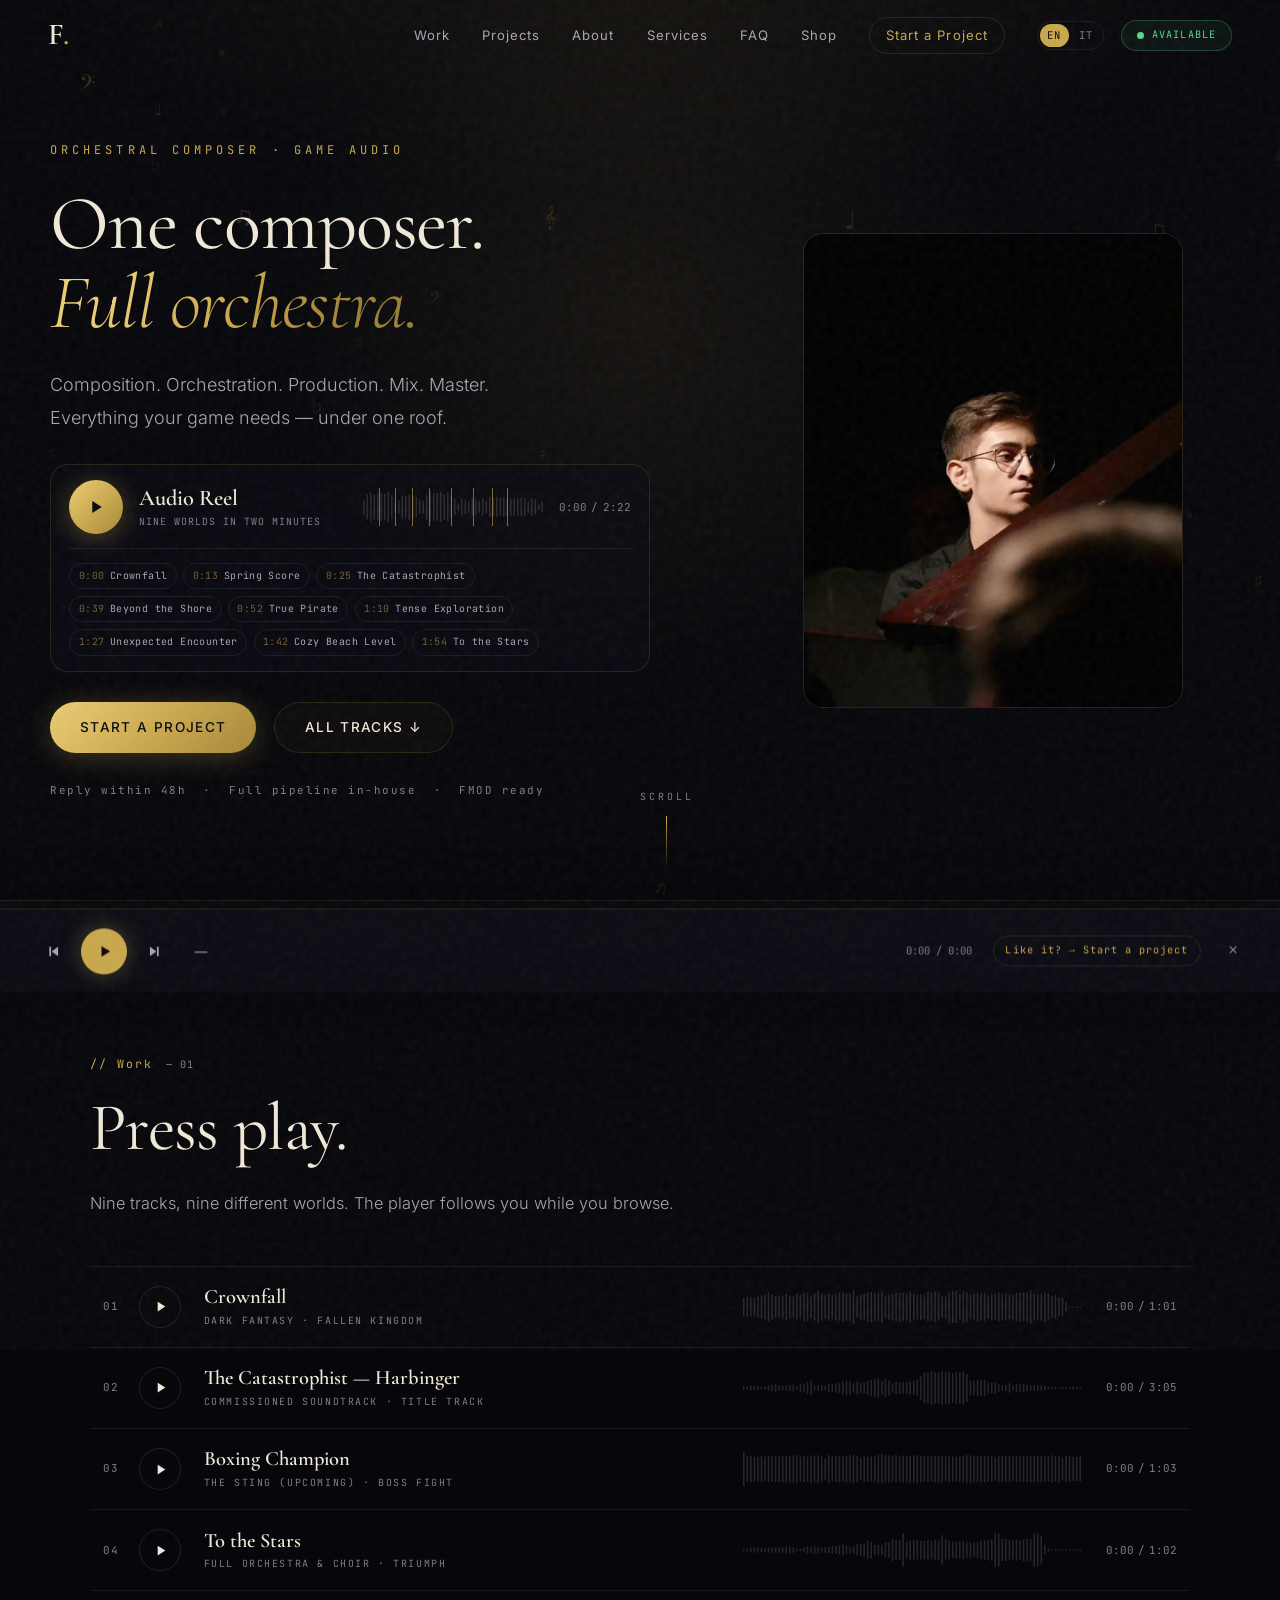
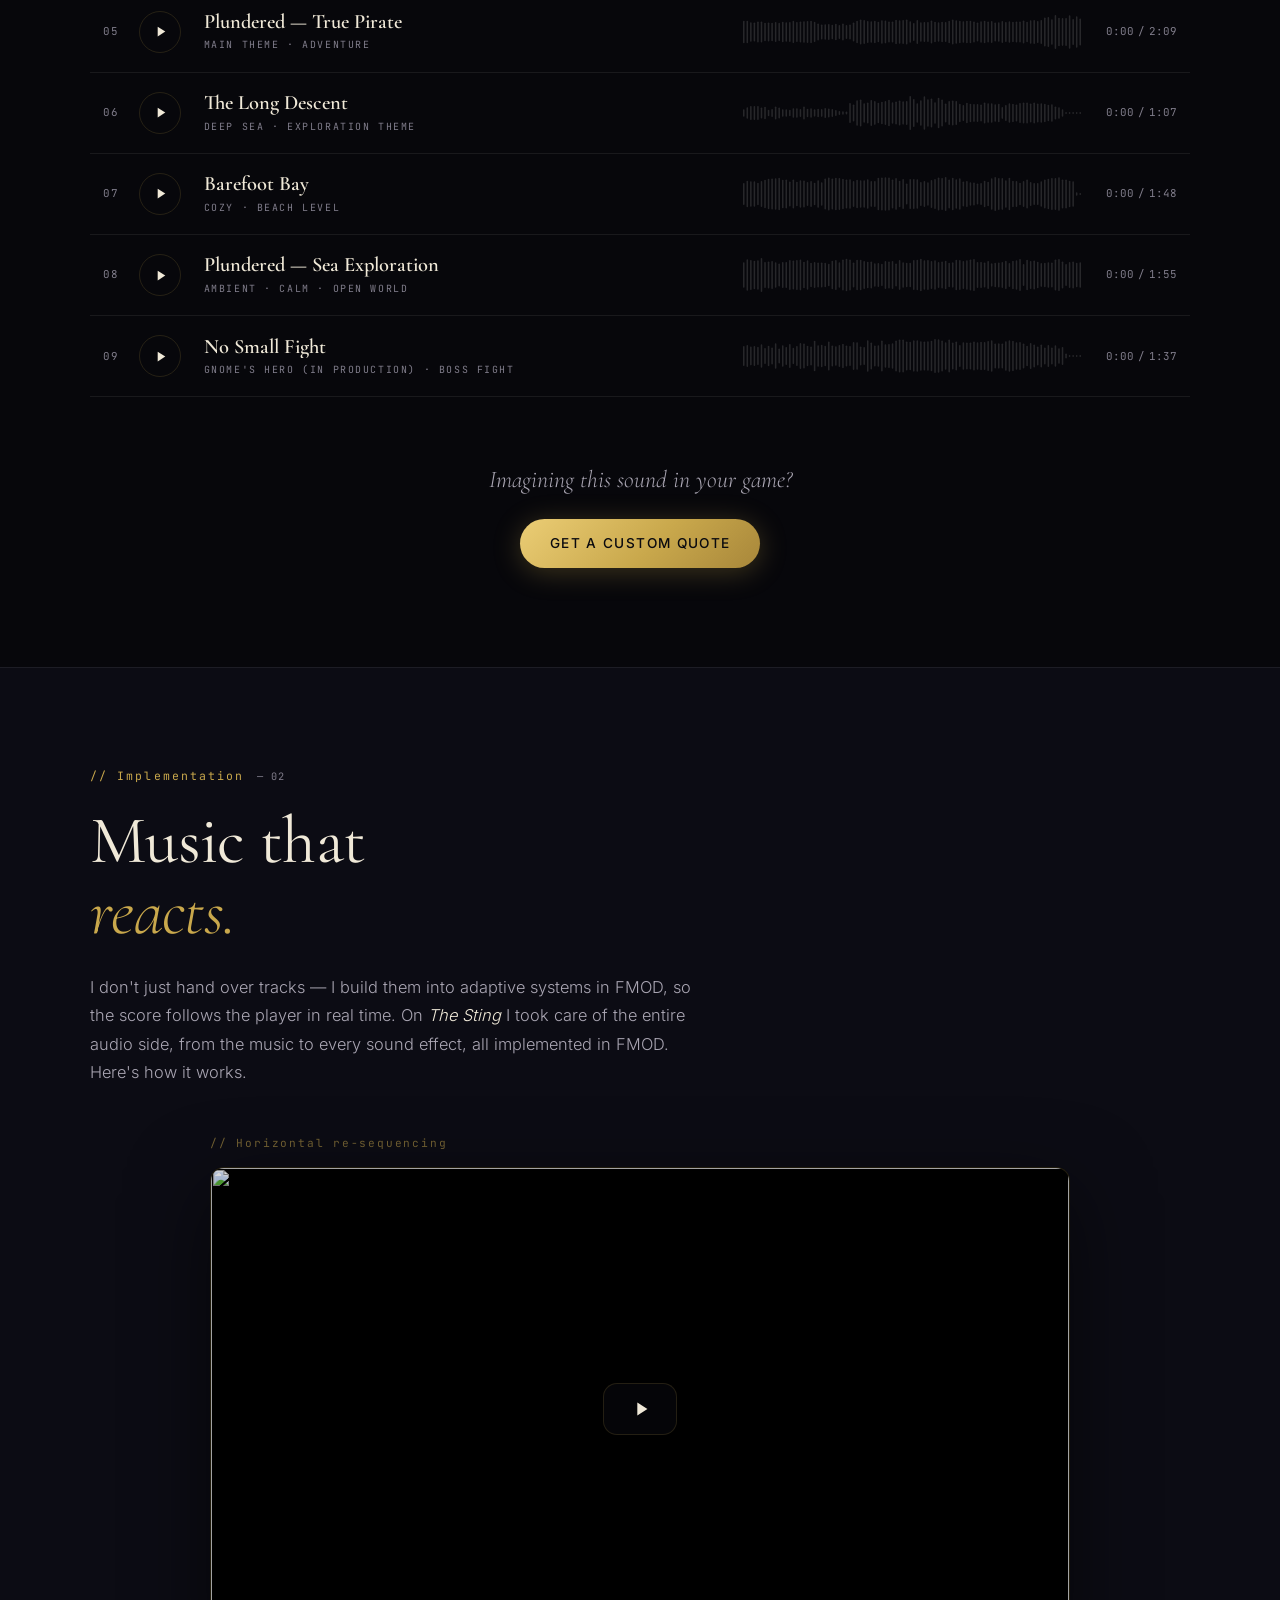
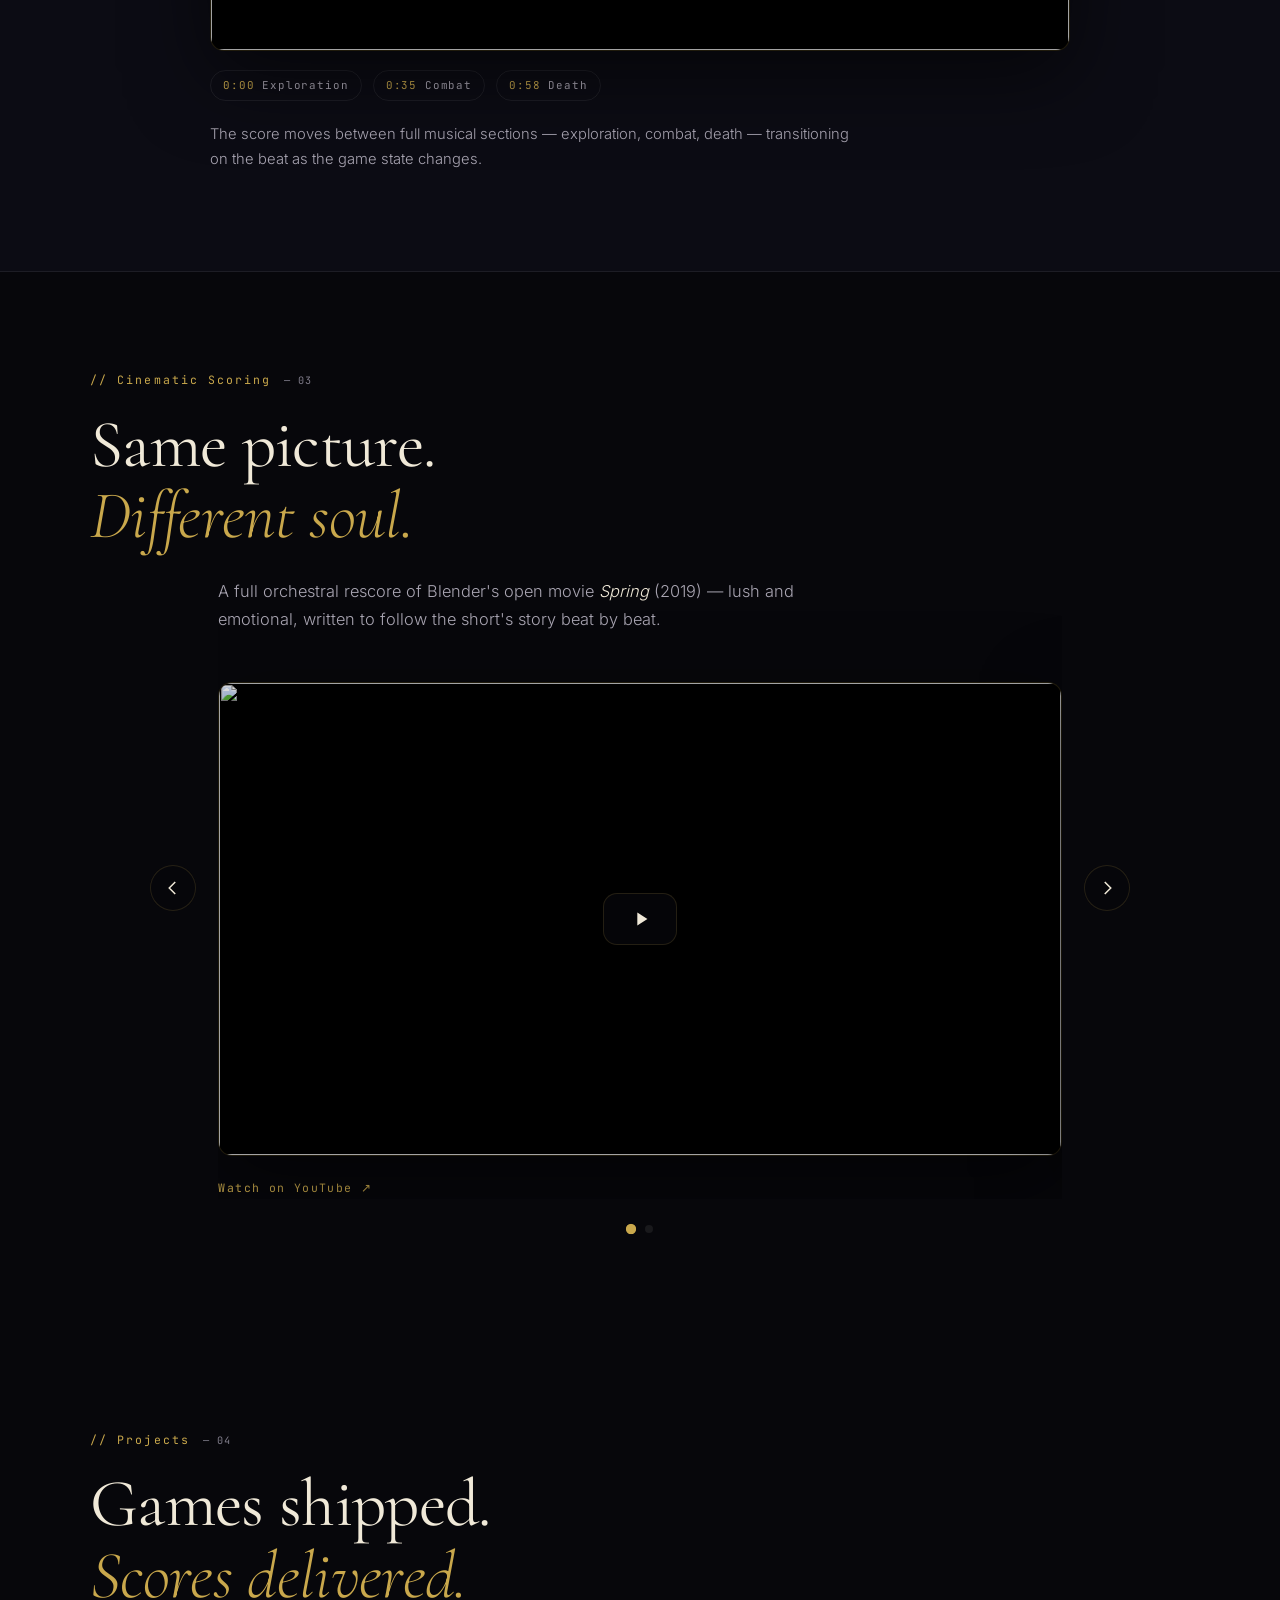
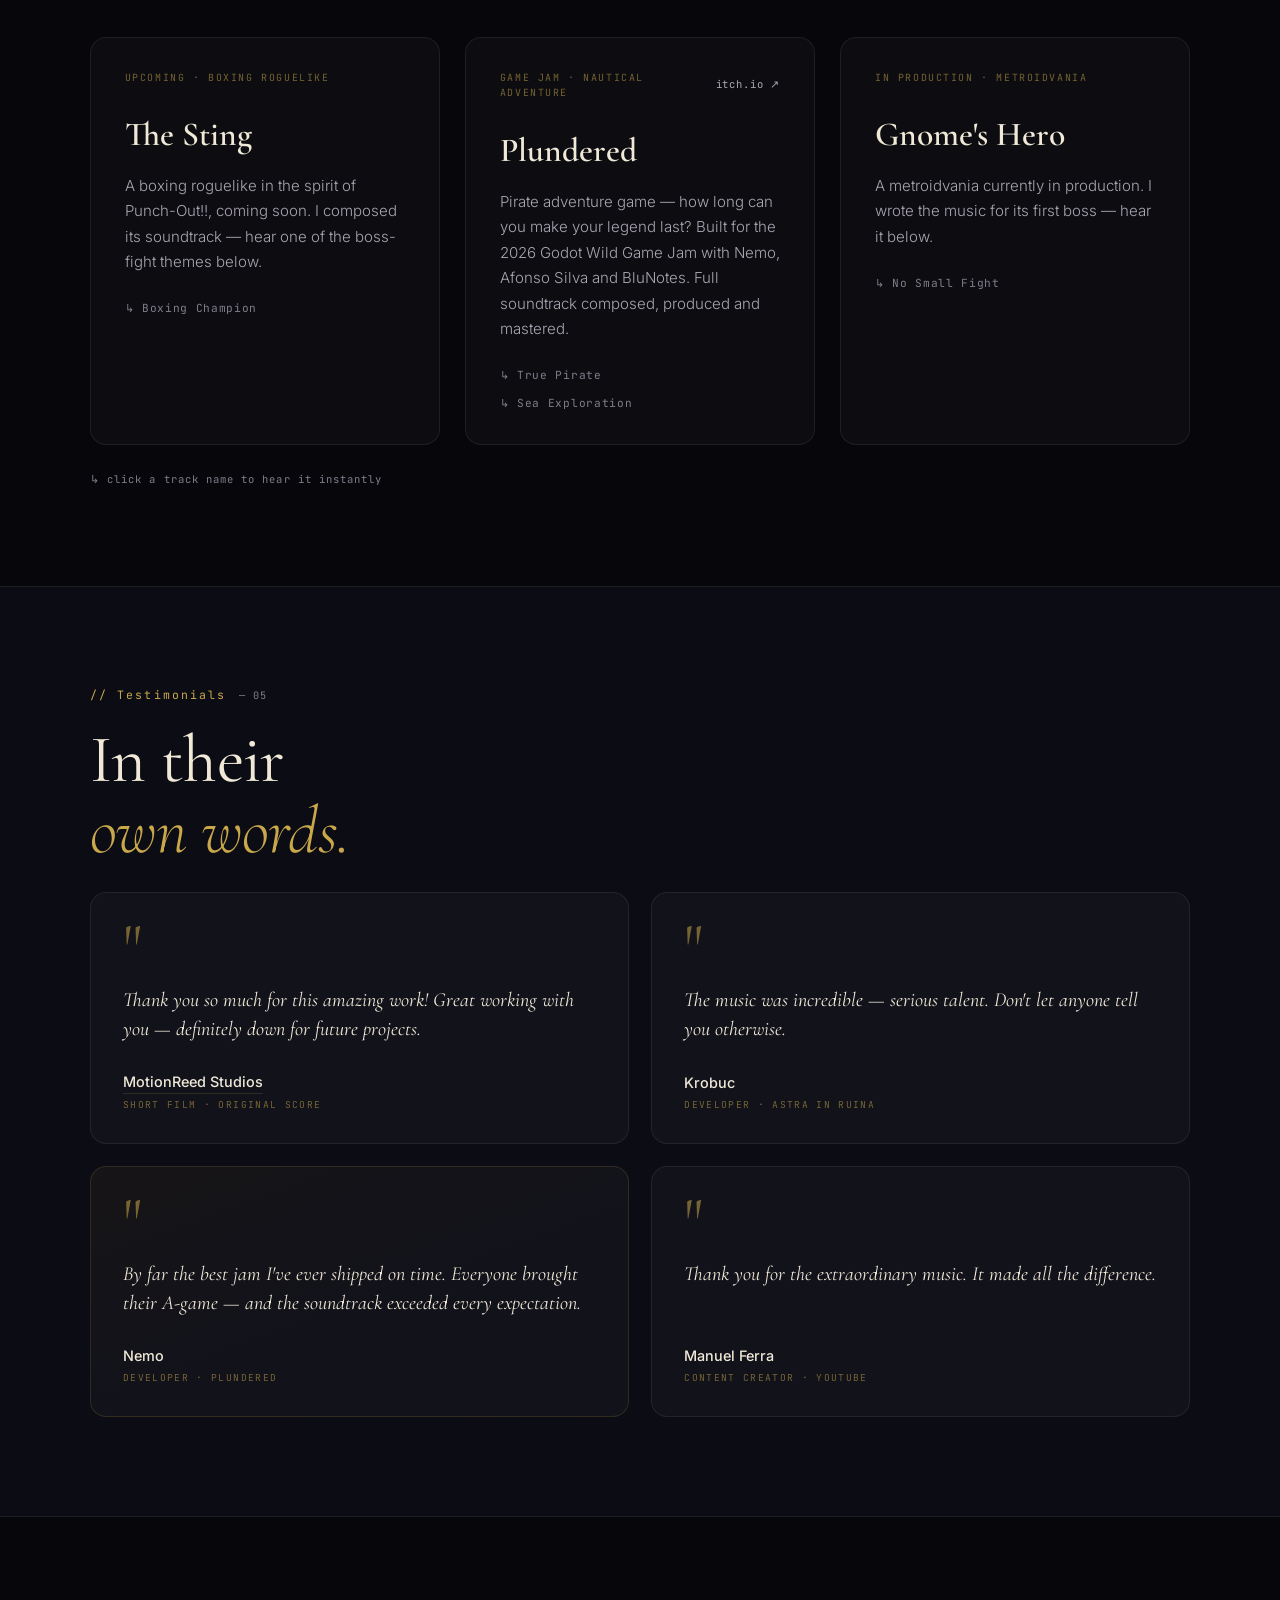
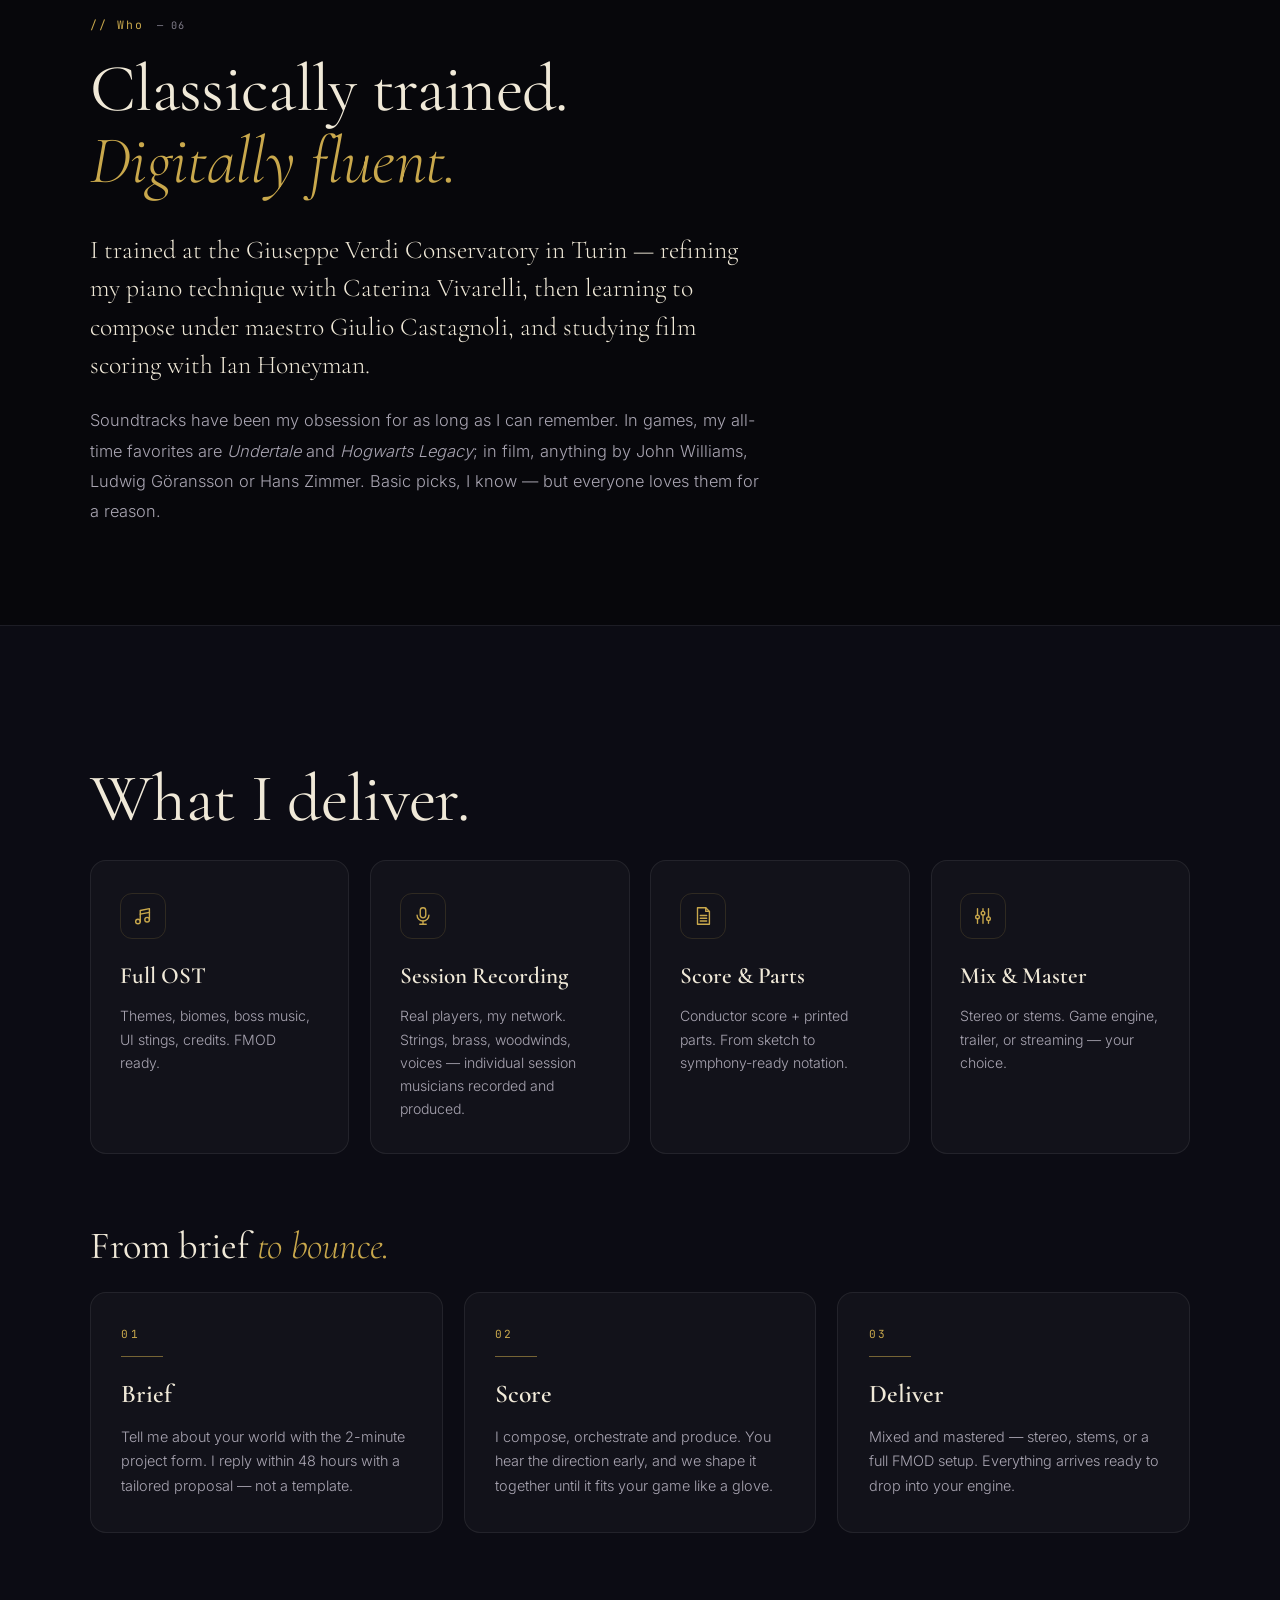
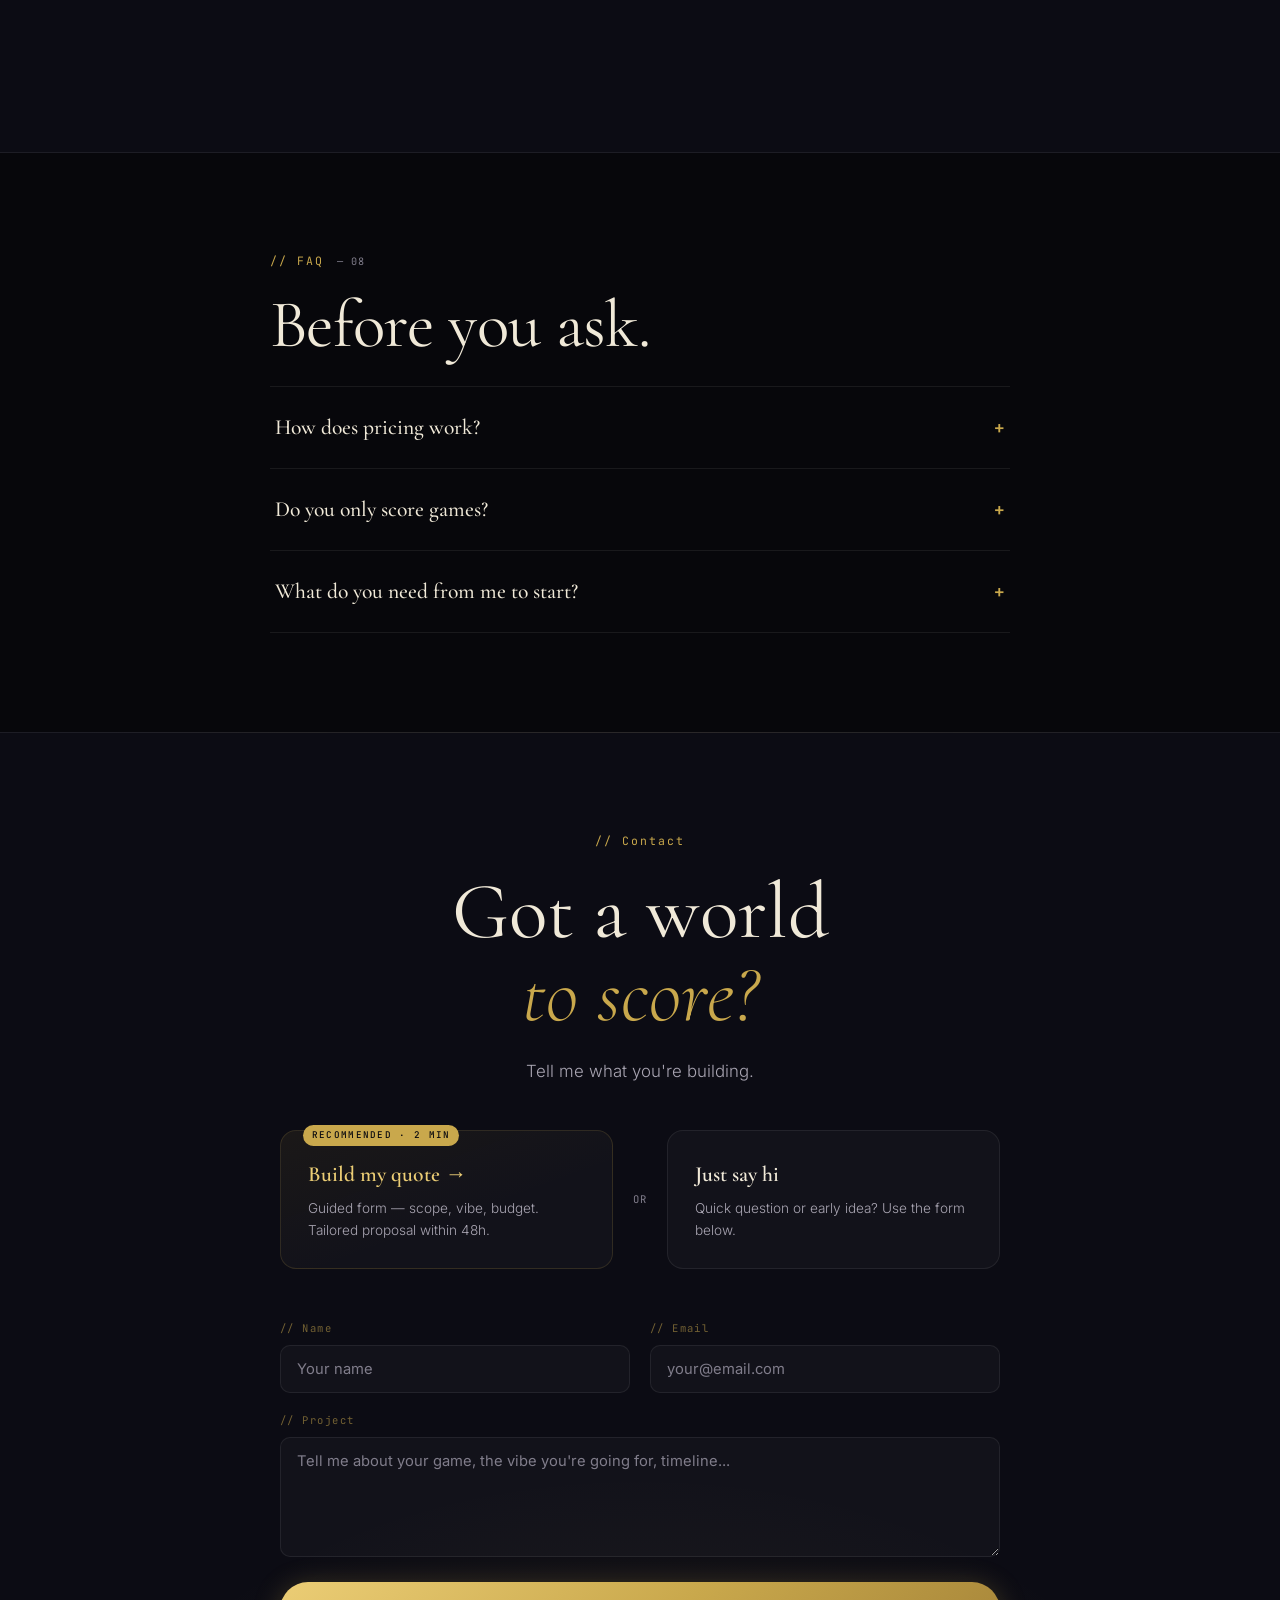
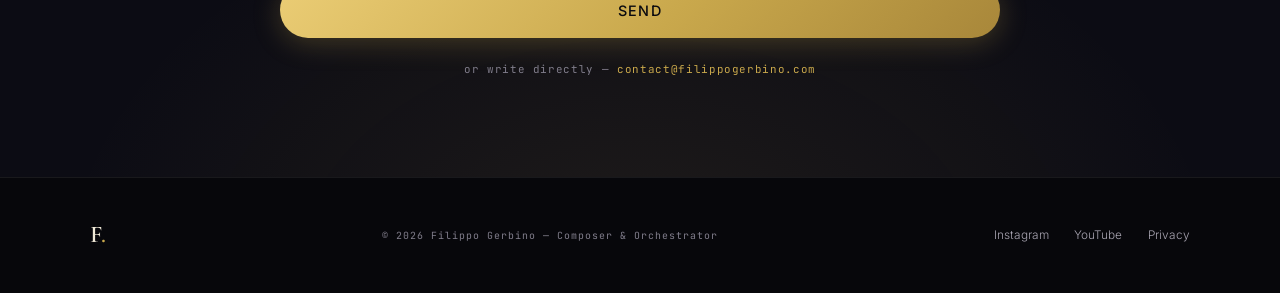
==== commit 60fe16f3: "Self-hosted fonts and a static Italian edition of the home (/it/) - Fonts: the four latin variable w" ====
--- a/index.html
+++ b/index.html
@@ -1,7 +1,18 @@
 <!DOCTYPE html>
-<html lang="en">
+<html lang="en" data-lang-fixed="en" data-alt-it="it/">
 <head>
   <meta charset="UTF-8" />
+  <!-- en-only:start (tools/build-it.js drops this block from the Italian edition) -->
+  <script>
+    // visitors who already chose Italian get the Italian edition — never on Back/Forward,
+    // so the Back button keeps working
+    try {
+      var nav = performance.getEntriesByType('navigation')[0];
+      if (localStorage.getItem('siteLang') === 'it' && !(nav && nav.type === 'back_forward'))
+        location.replace('it/' + location.search + location.hash);
+    } catch (e) {}
+  </script>
+  <!-- en-only:end -->
   <meta name="viewport" content="width=device-width, initial-scale=1.0" />
   <title data-i18n="meta.title">Filippo Gerbino — Video Game Composer & Orchestrator</title>
   <meta name="description" content="Filippo Gerbino is a video game composer, orchestrator and producer. Full orchestral soundtracks and adaptive game audio implemented in FMOD — for games, film and trailers." />
@@ -21,12 +32,17 @@
   <meta name="theme-color" content="#07070B" />
   <meta name="author" content="Filippo Gerbino" />
   <link rel="canonical" href="https://filippogerbino.com/" />
+  <link rel="alternate" hreflang="en" href="https://filippogerbino.com/" />
+  <link rel="alternate" hreflang="it" href="https://filippogerbino.com/it/" />
+  <link rel="alternate" hreflang="x-default" href="https://filippogerbino.com/" />
   <link rel="icon" type="image/x-icon" href="favicon.ico" />
   <link rel="icon" type="image/svg+xml" href="favicon.svg" />
   <link rel="apple-touch-icon" href="apple-touch-icon.png" />
-  <link rel="preconnect" href="https://fonts.googleapis.com" />
-  <link rel="preconnect" href="https://fonts.gstatic.com" crossorigin />
-  <link href="https://fonts.googleapis.com/css2?family=Cormorant+Garamond:ital,wght@0,300;0,400;0,600;0,700;1,300;1,400&family=Inter:wght@300;400;500;600&family=JetBrains+Mono:wght@400;500&display=swap" rel="stylesheet" />
+  <!-- fonts are self-hosted (fonts/, declared in style.css); the ones used above the fold start loading at once -->
+  <link rel="preload" href="fonts/cormorant-garamond.woff2" as="font" type="font/woff2" crossorigin />
+  <link rel="preload" href="fonts/cormorant-garamond-italic.woff2" as="font" type="font/woff2" crossorigin />
+  <link rel="preload" href="fonts/inter.woff2" as="font" type="font/woff2" crossorigin />
+  <link rel="preload" href="fonts/jetbrains-mono.woff2" as="font" type="font/woff2" crossorigin />
   <link rel="stylesheet" href="style.css" />
   <script type="application/ld+json">
   {
--- a/style.css
+++ b/style.css
@@ -2,6 +2,31 @@
    FILIPPO GERBINO — PORTFOLIO V2
    One stylesheet for every page (index, start-a-project, privacy, 404).
    ========================================================================== */
+
+/* ── Fonts ──────────────────────────────────────────────────────────────────
+   Self-hosted variable fonts (latin subset), so no visitor data goes to a
+   third party and the text does not wait on another server.
+   Licences: see fonts/LICENSE.txt */
+@font-face {
+  font-family: 'Cormorant Garamond'; font-style: normal; font-weight: 300 700; font-display: swap;
+  src: url("fonts/cormorant-garamond.woff2") format("woff2");
+  unicode-range: U+0000-00FF, U+0131, U+0152-0153, U+02BB-02BC, U+02C6, U+02DA, U+02DC, U+0304, U+0308, U+0329, U+2000-206F, U+20AC, U+2122, U+2191, U+2193, U+2212, U+2215, U+FEFF, U+FFFD;
+}
+@font-face {
+  font-family: 'Cormorant Garamond'; font-style: italic; font-weight: 300 700; font-display: swap;
+  src: url("fonts/cormorant-garamond-italic.woff2") format("woff2");
+  unicode-range: U+0000-00FF, U+0131, U+0152-0153, U+02BB-02BC, U+02C6, U+02DA, U+02DC, U+0304, U+0308, U+0329, U+2000-206F, U+20AC, U+2122, U+2191, U+2193, U+2212, U+2215, U+FEFF, U+FFFD;
+}
+@font-face {
+  font-family: 'Inter'; font-style: normal; font-weight: 300 600; font-display: swap;
+  src: url("fonts/inter.woff2") format("woff2");
+  unicode-range: U+0000-00FF, U+0131, U+0152-0153, U+02BB-02BC, U+02C6, U+02DA, U+02DC, U+0304, U+0308, U+0329, U+2000-206F, U+20AC, U+2122, U+2191, U+2193, U+2212, U+2215, U+FEFF, U+FFFD;
+}
+@font-face {
+  font-family: 'JetBrains Mono'; font-style: normal; font-weight: 400 500; font-display: swap;
+  src: url("fonts/jetbrains-mono.woff2") format("woff2");
+  unicode-range: U+0000-00FF, U+0131, U+0152-0153, U+02BB-02BC, U+02C6, U+02DA, U+02DC, U+0304, U+0308, U+0329, U+2000-206F, U+20AC, U+2122, U+2191, U+2193, U+2212, U+2215, U+FEFF, U+FFFD;
+}
 
 /* ── Tokens ─────────────────────────────────────────────────────────────── */
 :root {
@@ -340,6 +365,11 @@
   background: linear-gradient(115deg, var(--gold-bright) 20%, var(--gold) 50%, #9E7F35 80%);
   -webkit-background-clip: text; background-clip: text;
   -webkit-text-fill-color: transparent;
+}
+/* "Un solo compositore." is wider than "One composer.": a slightly smaller size keeps the
+   Italian title on two lines next to the portrait, so the buttons stay on the first screen */
+@media (min-width: 861px) {
+  html[lang="it"] .hero-title { font-size: clamp(2.6rem, min(5.1vw, 10.5vh), 5.2rem); }
 }
 .hero-sub {
   margin: 1.7rem 0 0;
